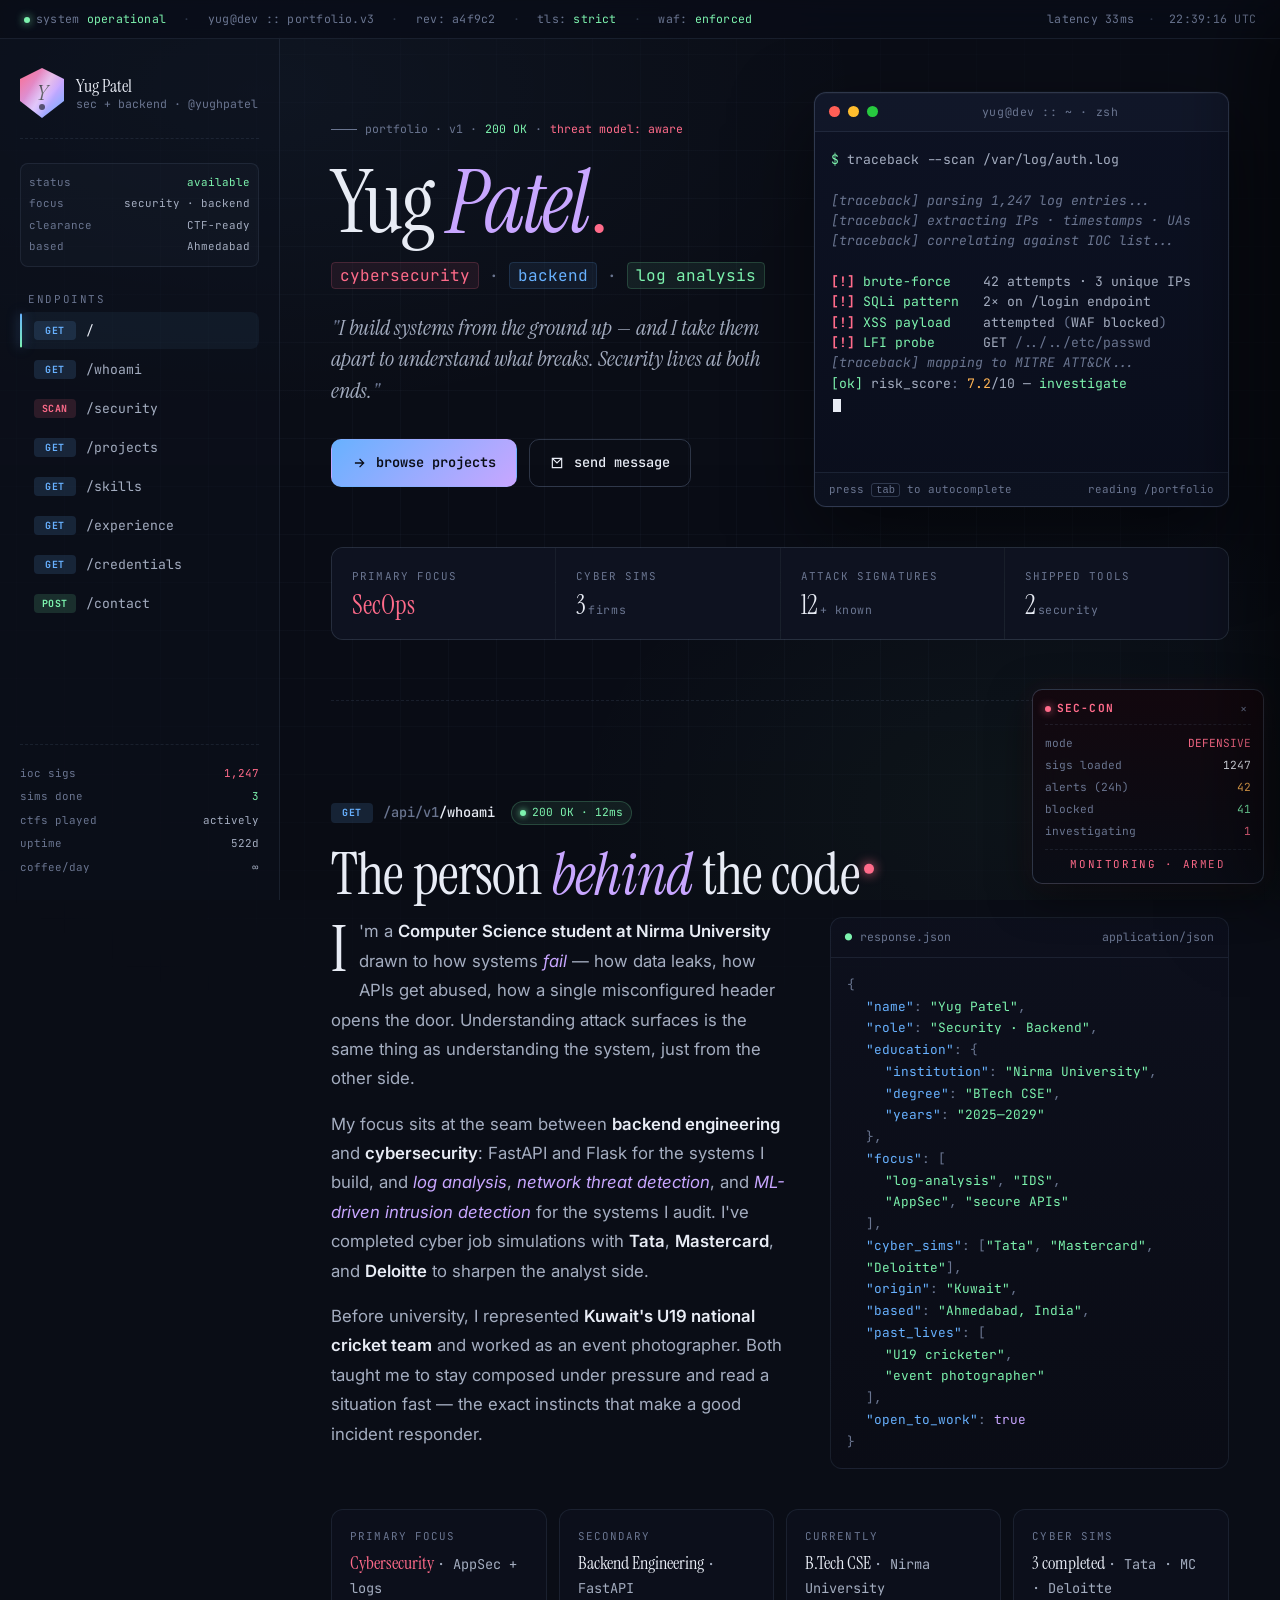
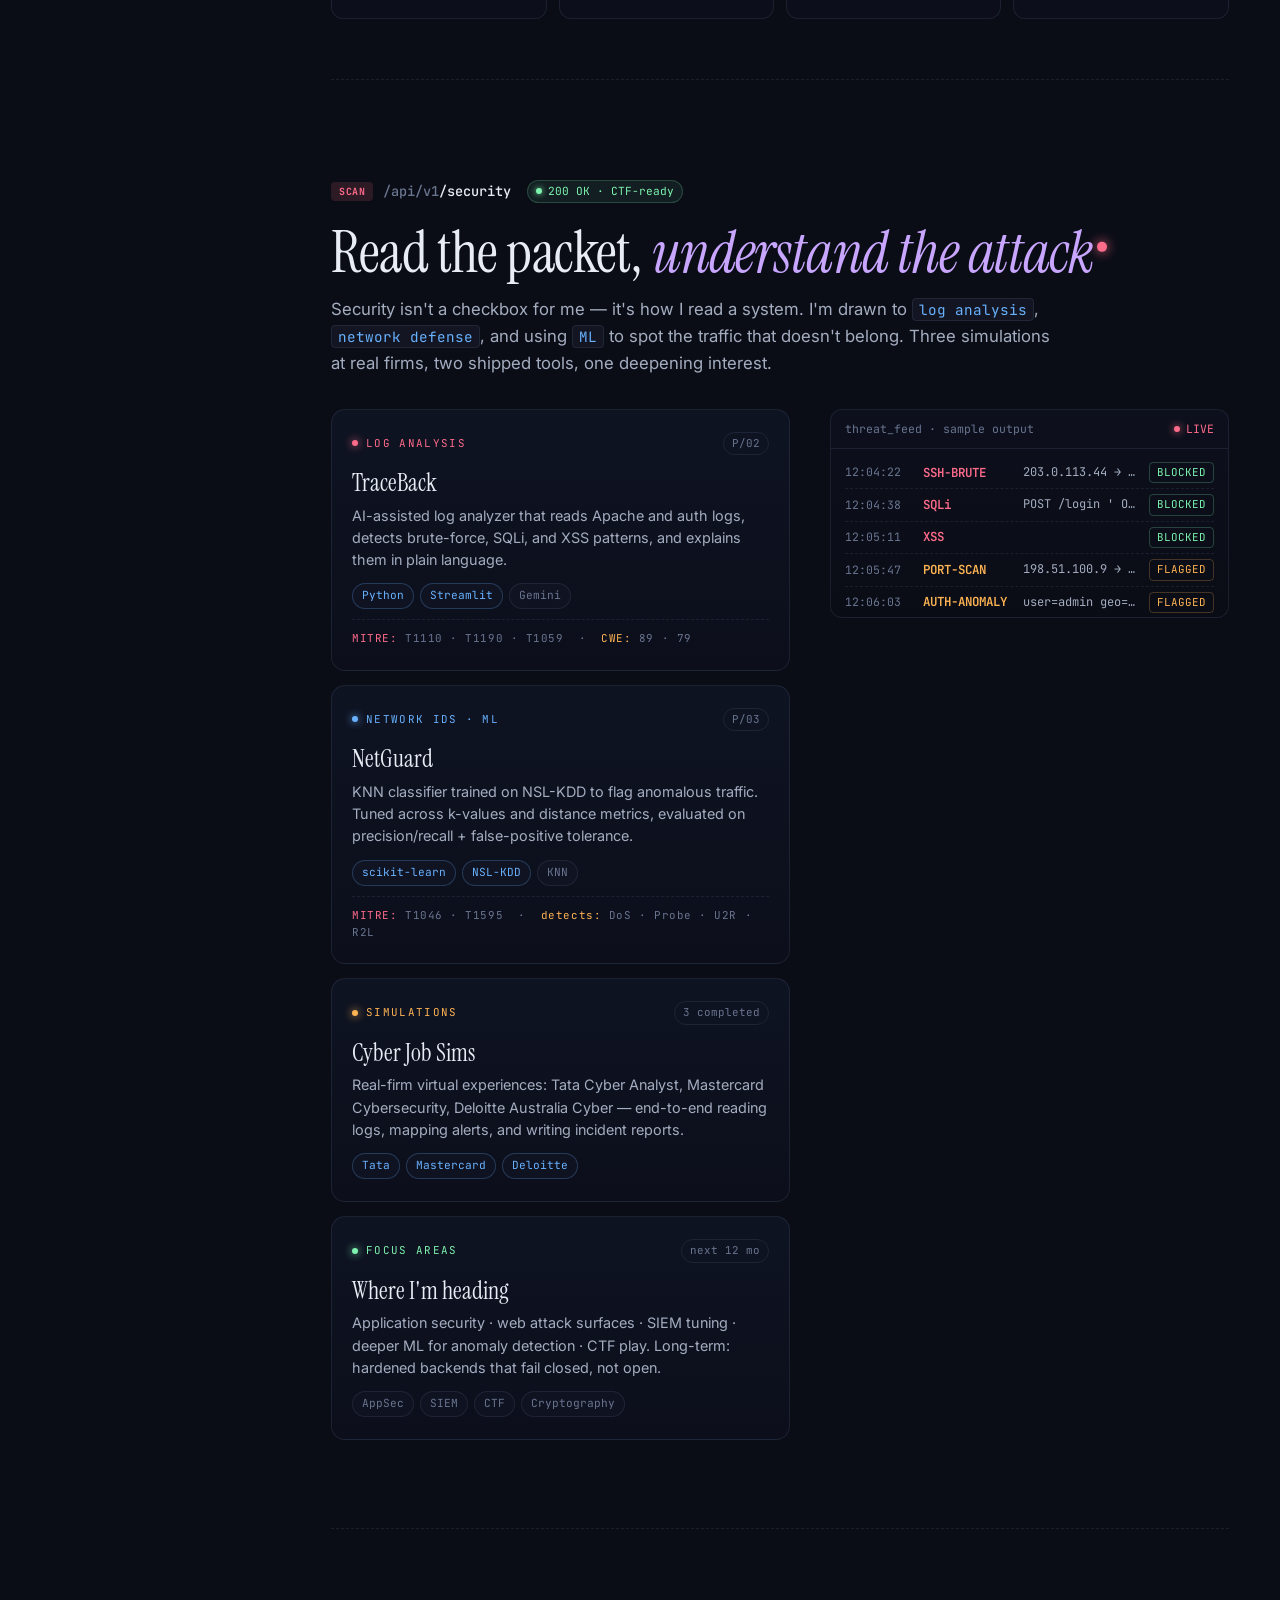
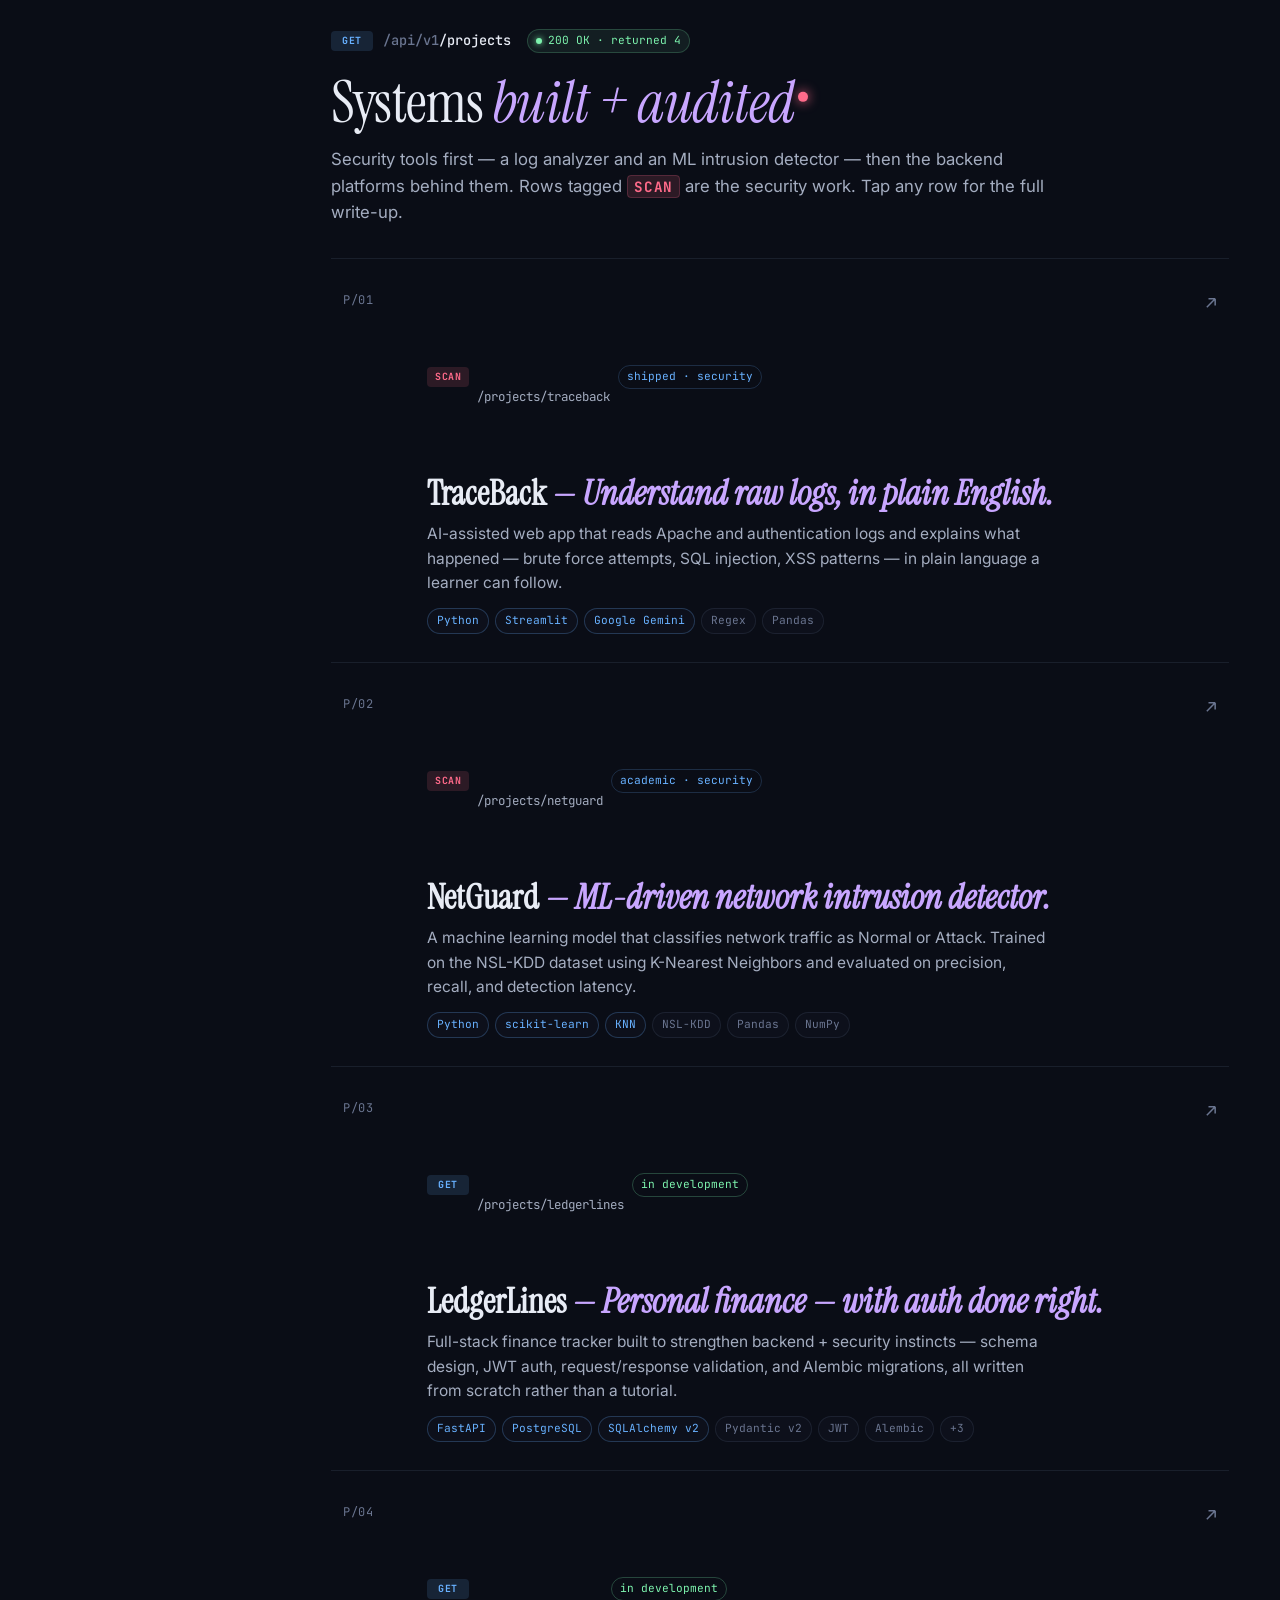
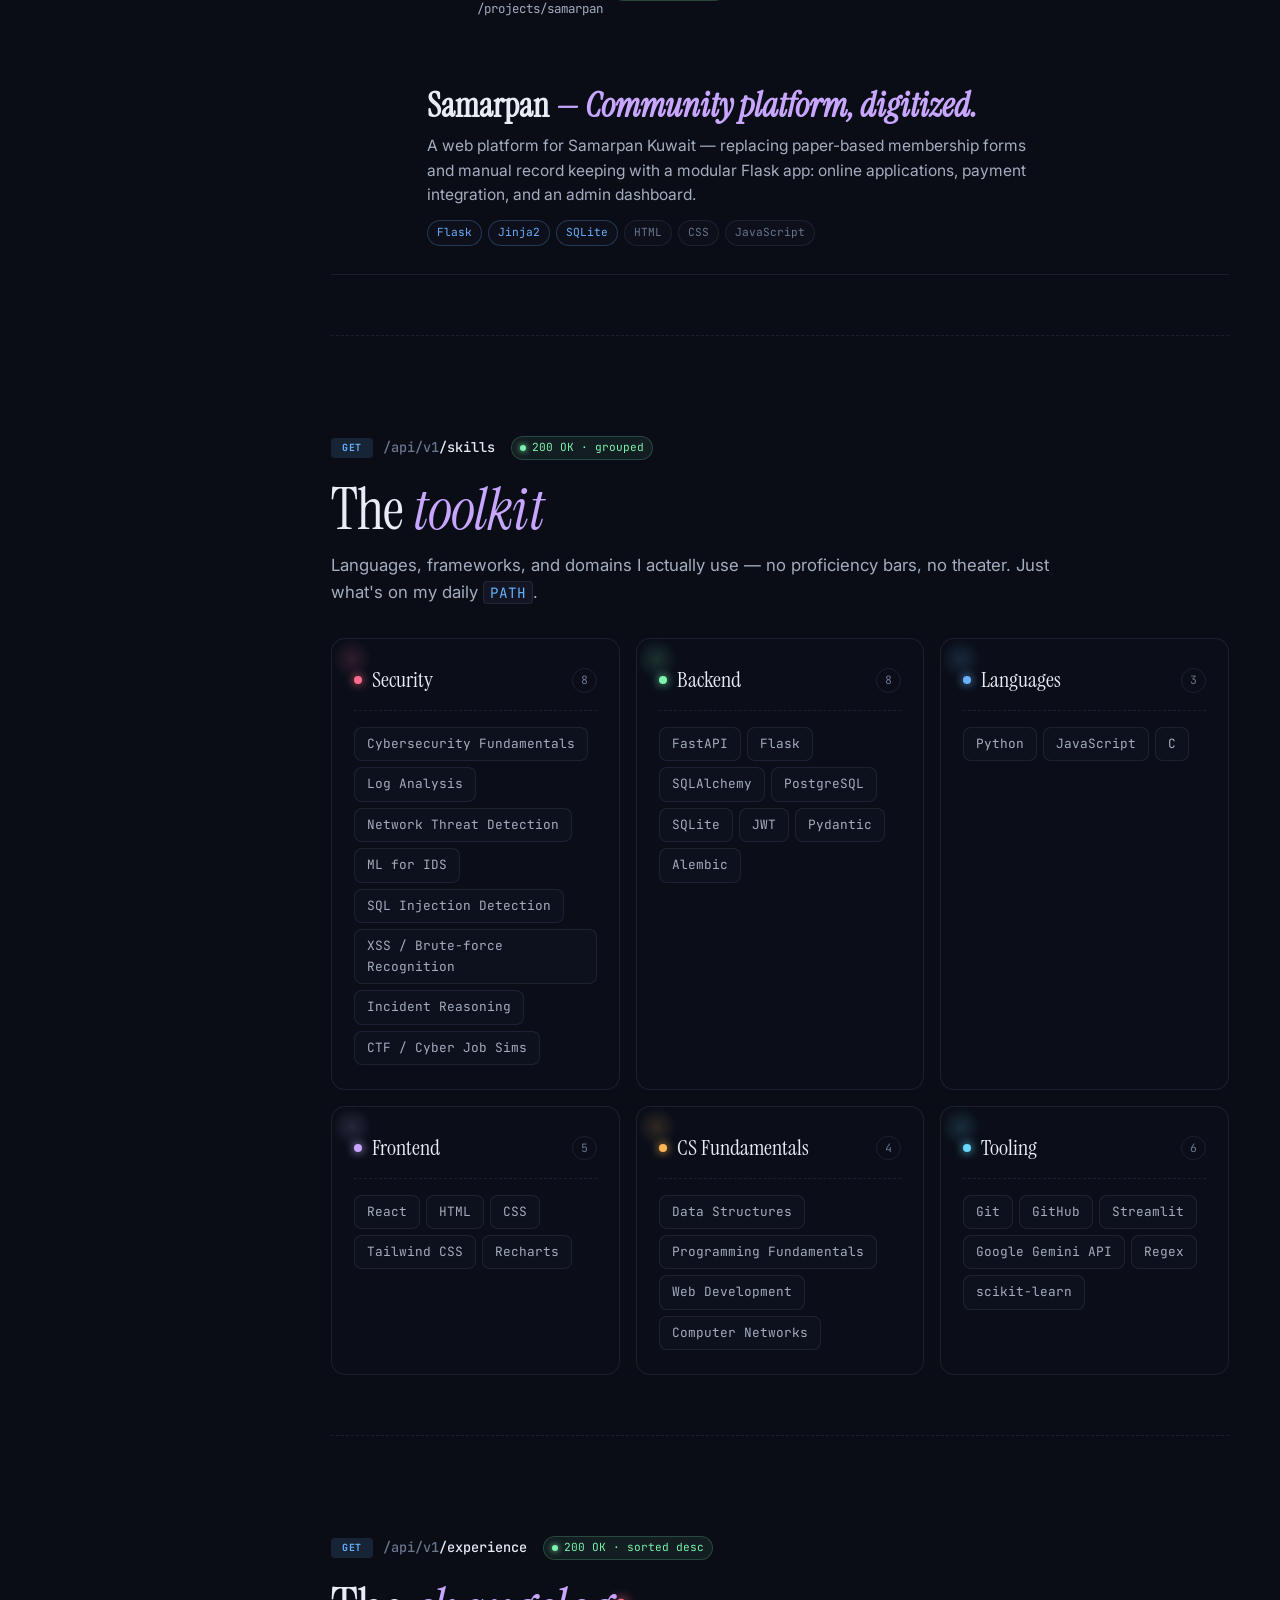
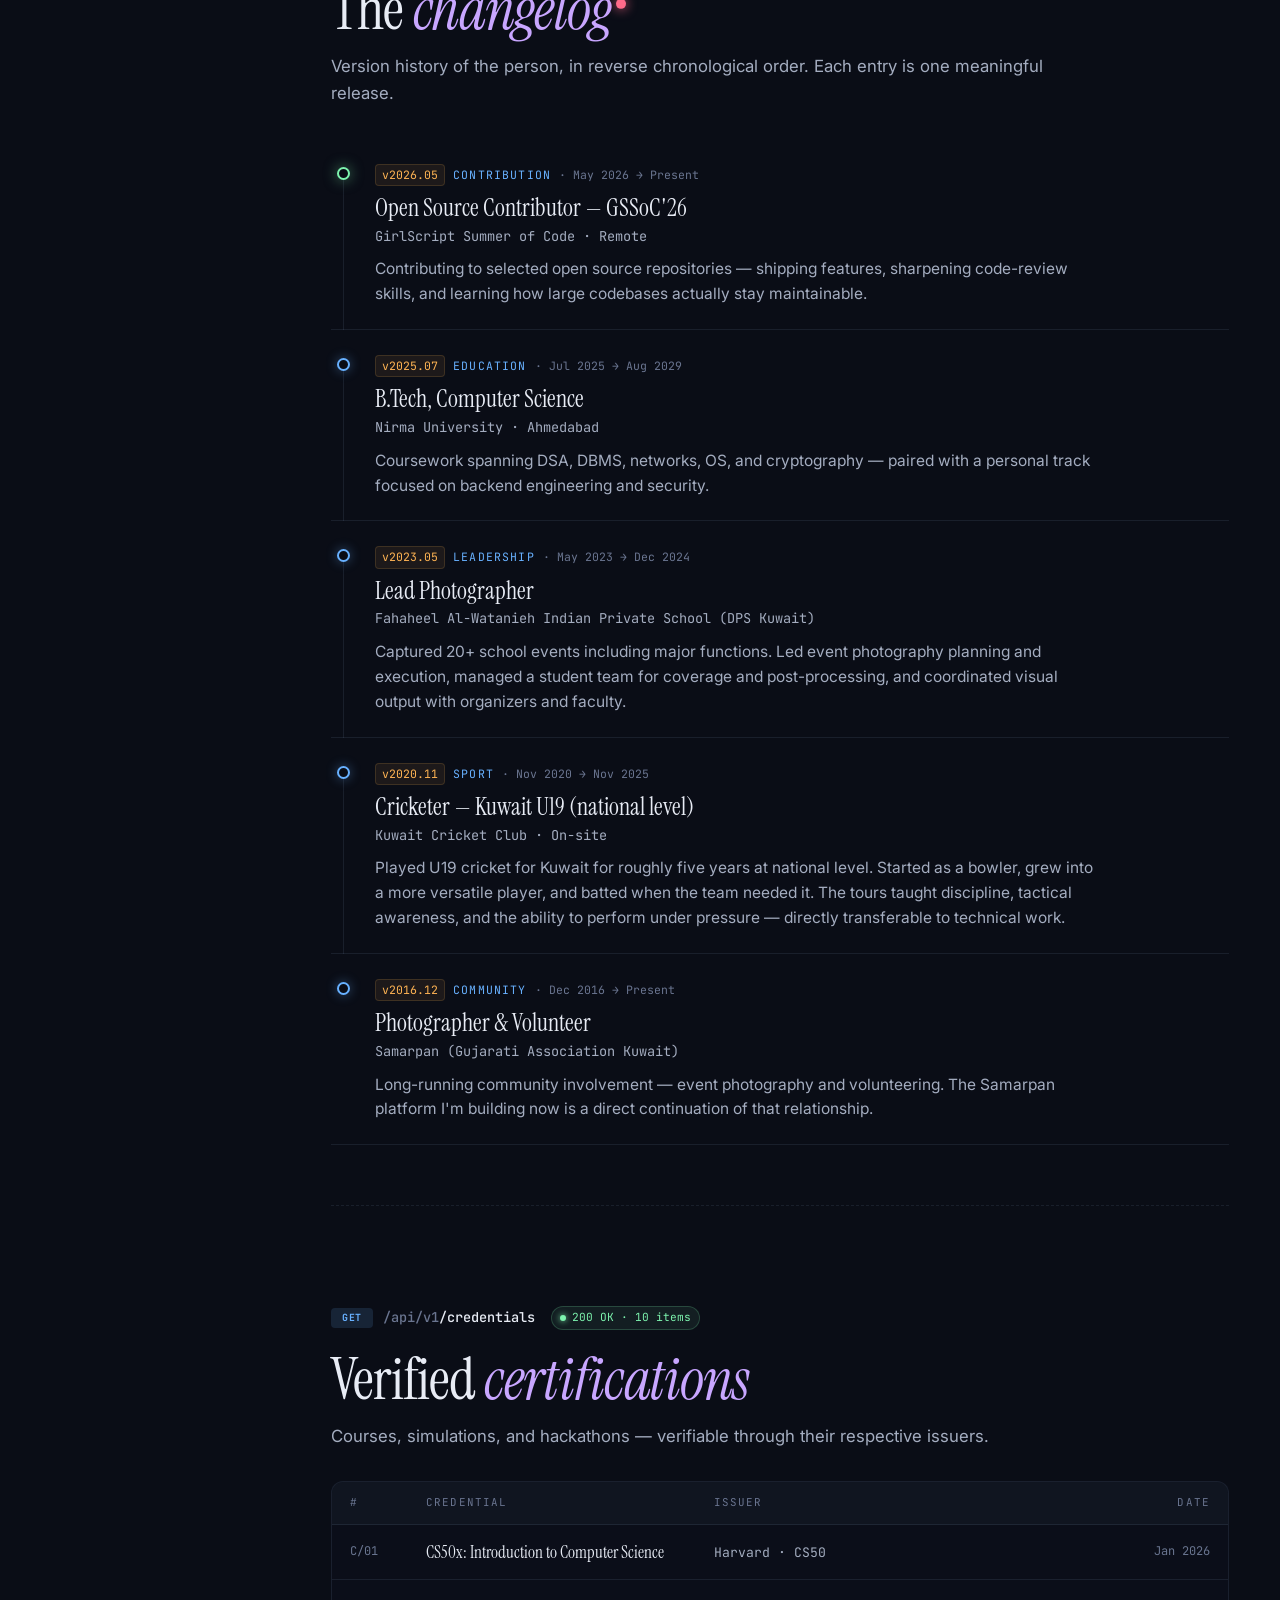
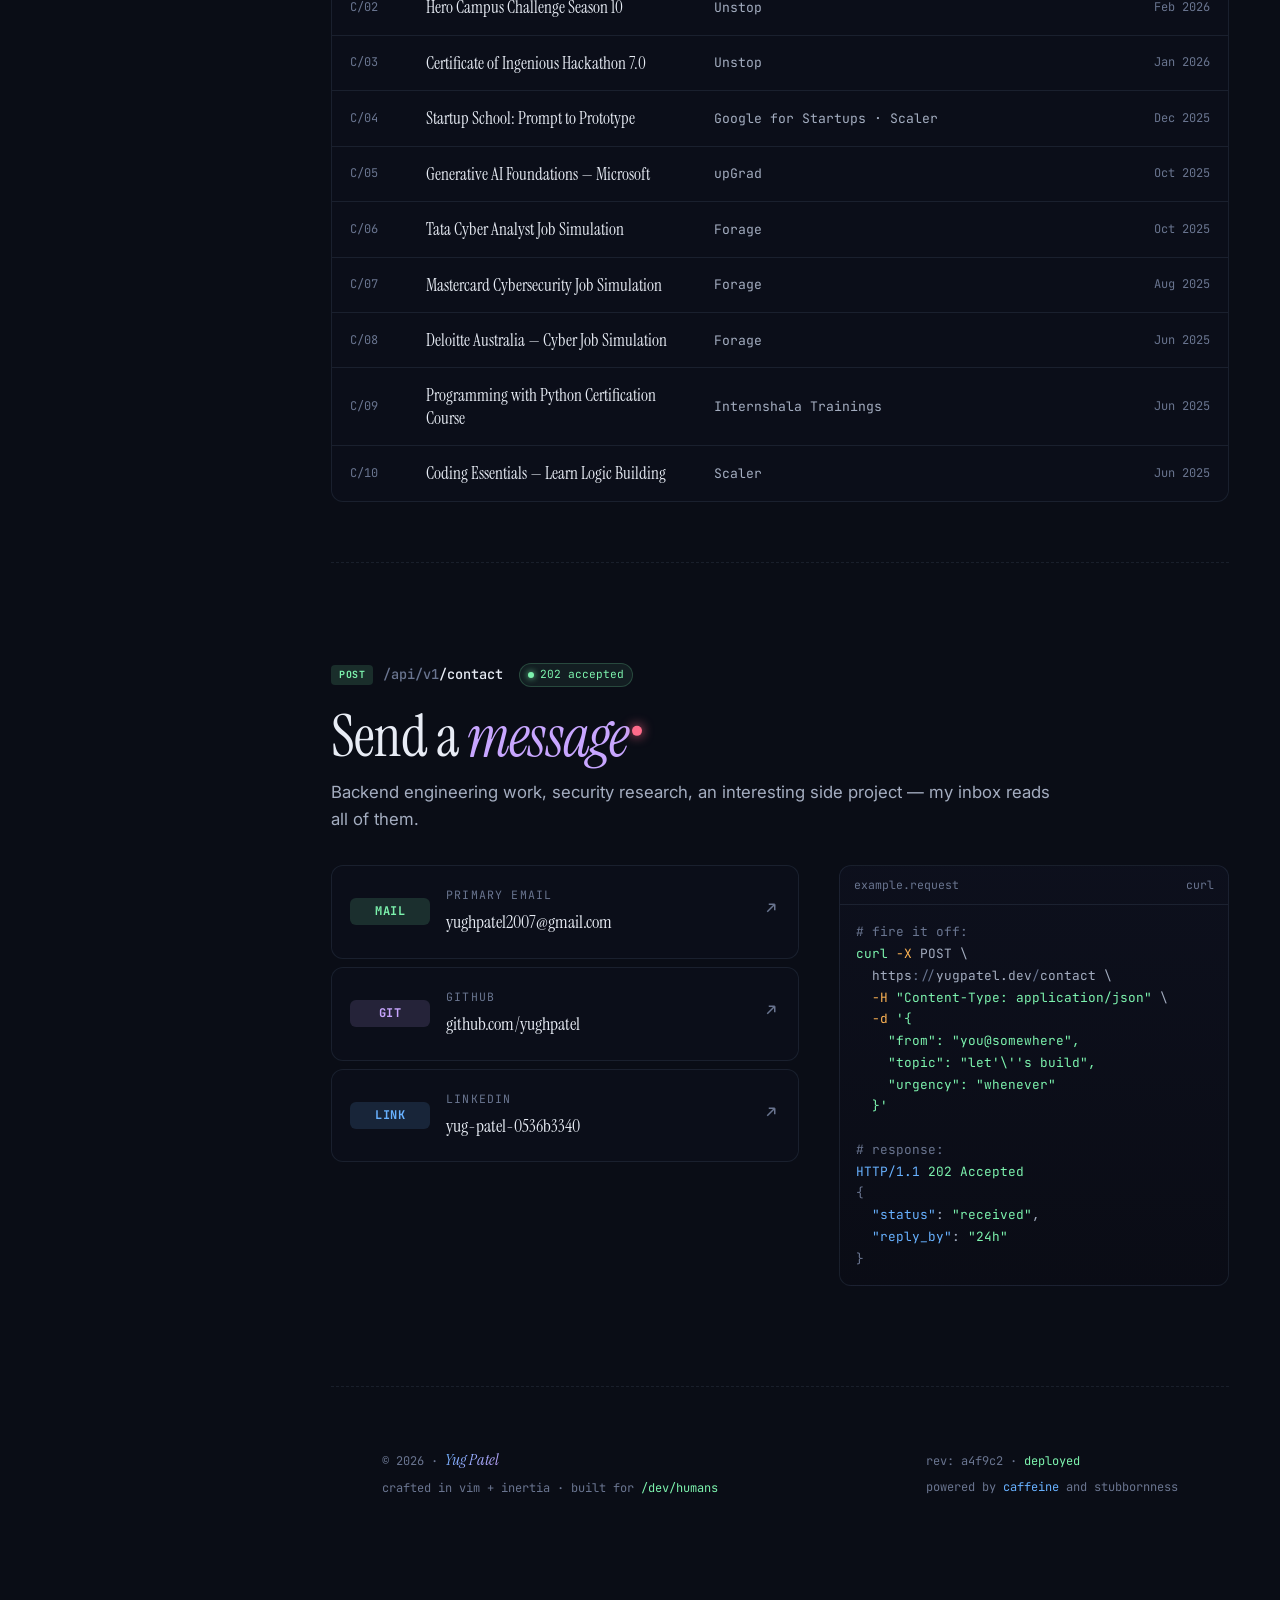
==== index.html @ 8593f123 "Modify API endpoint description in index.html Updated the description for the API endpoint related t" ====
<!DOCTYPE html>
<html lang="en">
<head>
<meta charset="UTF-8">
<meta name="viewport" content="width=device-width, initial-scale=1.0">
<title>Yug Patel · SecOps + Backend · /api/v1</title>
<meta name="description" content="Portfolio of Yug Patel — backend developer & cybersecurity student at Nirma University. Rendered as live API documentation.">
<link rel="preconnect" href="https://fonts.googleapis.com">
<link rel="preconnect" href="https://fonts.gstatic.com" crossorigin>
<link href="https://fonts.googleapis.com/css2?family=Instrument+Serif:ital@0;1&family=Inter:wght@300;400;500;600;700&family=JetBrains+Mono:wght@400;500;600;700&display=swap" rel="stylesheet">
<link rel="stylesheet" href="style.css">
</head>
<body>

<!-- Background -->
<div class="bg-blueprint" aria-hidden="true"></div>
<div class="bg-grid" id="bgGrid" aria-hidden="true"></div>
<div class="bg-scan" aria-hidden="true"></div>

<!-- Progress bar -->
<div class="progress-bar"><div class="progress-fill" id="progressFill"></div></div>

<!-- Top status bar -->
<div class="status-bar" id="statusBar">
  <div class="left">
    <span><span class="dot"></span>system <span class="ok">operational</span></span>
    <span class="sep desktop-only">·</span>
    <span class="desktop-only">yug@dev :: portfolio.v3</span>
    <span class="sep desktop-only">·</span>
    <span class="desktop-only">rev: <span id="revHash">a4f9c2</span></span>
    <span class="sep desktop-only">·</span>
    <span class="desktop-only">tls: <span style="color:var(--post)">strict</span></span>
    <span class="sep desktop-only">·</span>
    <span class="desktop-only">waf: <span style="color:var(--post)">enforced</span></span>
  </div>
  <div class="right">
    <span class="desktop-only">latency <span id="latency">28</span>ms</span>
    <span class="sep desktop-only">·</span>
    <span class="clock" id="clock">--:--:--</span>
  </div>
</div>

<!-- Mobile toggle -->
<button class="sb-toggle" id="sbToggle" aria-label="Menu">
  <svg width="18" height="18" viewBox="0 0 24 24" fill="none" stroke="currentColor" stroke-width="2"><path d="M3 6h18M3 12h18M3 18h18"/></svg>
</button>

<div class="app">

  <!-- ============================================================
       SIDEBAR
       ============================================================ -->
  <aside class="sidebar" id="sidebar">
    <div class="sb-brand">
      <div class="sb-avatar">Y</div>
      <div class="sb-brand-text">
        <div class="sb-name">Yug Patel</div>
        <div class="sb-handle">sec + backend · @yughpatel</div>
      </div>
    </div>

    <div class="sb-meta">
      <div class="kv"><span class="k">status</span><span class="v ok">available</span></div>
      <div class="kv"><span class="k">focus</span><span class="v">security · backend</span></div>
      <div class="kv"><span class="k">clearance</span><span class="v">CTF-ready</span></div>
      <div class="kv"><span class="k">based</span><span class="v">Ahmedabad</span></div>
    </div>

    <div>
      <div class="sb-section-label">endpoints</div>
      <ul class="sb-nav" id="sbNav">
        <div class="sb-indicator" id="sbIndicator"></div>
        <li><a href="#root" data-target="root"><span class="method get">GET</span><span class="path">/</span></a></li>
        <li><a href="#whoami" data-target="whoami"><span class="method get">GET</span><span class="path">/whoami</span></a></li>
        <li><a href="#security" data-target="security"><span class="method del">SCAN</span><span class="path">/security</span></a></li>
        <li><a href="#projects" data-target="projects"><span class="method get">GET</span><span class="path">/projects</span></a></li>
        <li><a href="#skills" data-target="skills"><span class="method get">GET</span><span class="path">/skills</span></a></li>
        <li><a href="#experience" data-target="experience"><span class="method get">GET</span><span class="path">/experience</span></a></li>
        <li><a href="#credentials" data-target="credentials"><span class="method get">GET</span><span class="path">/credentials</span></a></li>
        <li><a href="#contact" data-target="contact"><span class="method post">POST</span><span class="path">/contact</span></a></li>
      </ul>
    </div>

    <div class="sb-footer">
      <div class="kv"><span>ioc sigs</span><span class="v" style="color:var(--del)">1,247</span></div>
      <div class="kv"><span>sims done</span><span class="v" style="color:var(--post)">3</span></div>
      <div class="kv"><span>ctfs played</span><span class="v">actively</span></div>
      <div class="kv"><span>uptime</span><span class="v" id="uptime">--</span></div>
      <div class="kv"><span>coffee/day</span><span class="v">∞</span></div>
    </div>
  </aside>

  <!-- ============================================================
       MAIN CONTENT
       ============================================================ -->
  <main class="content">

    <!-- ROOT / HERO -->
    <section class="endpoint hero" id="root">
      <div class="hero-inner">
        <div class="hero-left">
          <div class="hero-tag">portfolio · v1 · <span class="ok" style="color:var(--post)">200 OK</span> · <span style="color:var(--del)">threat model: aware</span></div>
          <h1 class="hero-name">Yug <span class="em">Patel</span></h1>
          <p class="hero-role">
            <span class="sw" style="color:var(--del);background:rgba(255,107,138,0.08);border-color:rgba(255,107,138,0.18)">cybersecurity</span> <span style="color:var(--text-mute)">·</span>
            <span class="sw">backend</span> <span style="color:var(--text-mute)">·</span>
            <span class="sw" style="color:var(--post);background:rgba(125,243,174,0.08);border-color:rgba(125,243,174,0.18)">log analysis</span>
          </p>
          <p class="hero-tagline">I build systems from the ground up — and I take them apart to understand what breaks. Security lives at both ends.</p>
          <div class="hero-cta">
            <a href="#projects" class="btn primary">
              <svg viewBox="0 0 24 24" fill="none" stroke="currentColor" stroke-width="2.2"><path d="M5 12h14M13 5l7 7-7 7"/></svg>
              browse projects
            </a>
            <a href="#contact" class="btn">
              <svg viewBox="0 0 24 24" fill="none" stroke="currentColor" stroke-width="2"><path d="M4 4h16v16H4z"/><path d="M4 4l8 8 8-8"/></svg>
              send message
            </a>
          </div>
        </div>

        <!-- Terminal -->
        <div class="terminal" id="terminal">
          <div class="term-bar">
            <span class="term-dot red"></span>
            <span class="term-dot yellow"></span>
            <span class="term-dot green"></span>
            <span class="term-title">yug@dev :: ~ · zsh</span>
          </div>
          <div class="term-body" id="termBody"></div>
          <div class="term-hint">
            <span>press <kbd style="font-size:0.65rem;padding:0 4px;border:1px solid var(--border-strong);border-radius:3px;">tab</kbd> to autocomplete</span>
            <span>reading /portfolio</span>
          </div>
        </div>
      </div>

      <!-- Live-stats strip -->
      <div class="hero-strip reveal">
        <div class="strip-cell">
          <div class="strip-k">primary focus</div>
          <div class="strip-v" style="color:var(--del)">SecOps</div>
        </div>
        <div class="strip-cell">
          <div class="strip-k">cyber sims</div>
          <div class="strip-v" data-counter="3"><span class="c">0</span><span class="u">firms</span></div>
        </div>
        <div class="strip-cell">
          <div class="strip-k">attack signatures</div>
          <div class="strip-v" data-counter="12"><span class="c">0</span><span class="u">+ known</span></div>
        </div>
        <div class="strip-cell">
          <div class="strip-k">shipped tools</div>
          <div class="strip-v" data-counter="2"><span class="c">0</span><span class="u">security</span></div>
        </div>
      </div>
    </section>

    <!-- WHOAMI -->
    <section class="endpoint" id="whoami">
      <div class="ep-header reveal">
        <span class="method get">GET</span>
        <span class="path"><span class="p1">/api/v1</span>/whoami</span>
        <span class="ep-status">200 OK · 12ms</span>
      </div>
      <h2 class="ep-title reveal d1">The person <em>behind</em> the code<span class="accent-dot"></span></h2>
      

      <div class="two-col">
        <div class="prose reveal d3">
          <p><span class="drop">I</span>'m a <strong>Computer Science student at Nirma University</strong> drawn to how systems <em>fail</em> — how data leaks, how APIs get abused, how a single misconfigured header opens the door. Understanding attack surfaces is the same thing as understanding the system, just from the other side.</p>
          <p>My focus sits at the seam between <strong>backend engineering</strong> and <strong>cybersecurity</strong>: FastAPI and Flask for the systems I build, and <em>log analysis</em>, <em>network threat detection</em>, and <em>ML-driven intrusion detection</em> for the systems I audit. I've completed cyber job simulations with <strong>Tata</strong>, <strong>Mastercard</strong>, and <strong>Deloitte</strong> to sharpen the analyst side.</p>
          <p>Before university, I represented <strong>Kuwait's U19 national cricket team</strong> and worked as an event photographer. Both taught me to stay composed under pressure and read a situation fast — the exact instincts that make a good incident responder.</p>
        </div>

        <div class="response reveal d4">
          <div class="rsp-head">
            <div class="l">
              <span style="color:var(--post)">●</span>
              <span>response.json</span>
            </div>
            <div class="r">application/json</div>
          </div>
          <div class="rsp-body">
<span class="p">{</span>
<span class="indent"><span class="k">"name"</span><span class="p">:</span> <span class="s">"Yug Patel"</span><span class="p">,</span></span>
<span class="indent"><span class="k">"role"</span><span class="p">:</span> <span class="s">"Security · Backend"</span><span class="p">,</span></span>
<span class="indent"><span class="k">"education"</span><span class="p">: {</span></span>
<span class="indent" style="margin-left:3em"><span class="k">"institution"</span><span class="p">:</span> <span class="s">"Nirma University"</span><span class="p">,</span></span>
<span class="indent" style="margin-left:3em"><span class="k">"degree"</span><span class="p">:</span> <span class="s">"BTech CSE"</span><span class="p">,</span></span>
<span class="indent" style="margin-left:3em"><span class="k">"years"</span><span class="p">:</span> <span class="s">"2025—2029"</span></span>
<span class="indent"><span class="p">},</span></span>
<span class="indent"><span class="k">"focus"</span><span class="p">: [</span></span>
<span class="indent" style="margin-left:3em"><span class="s">"log-analysis"</span><span class="p">,</span> <span class="s">"IDS"</span><span class="p">,</span></span>
<span class="indent" style="margin-left:3em"><span class="s">"AppSec"</span><span class="p">,</span> <span class="s">"secure APIs"</span></span>
<span class="indent"><span class="p">],</span></span>
<span class="indent"><span class="k">"cyber_sims"</span><span class="p">: [</span><span class="s">"Tata"</span><span class="p">,</span> <span class="s">"Mastercard"</span><span class="p">,</span> <span class="s">"Deloitte"</span><span class="p">],</span></span>
<span class="indent"><span class="k">"origin"</span><span class="p">:</span> <span class="s">"Kuwait"</span><span class="p">,</span></span>
<span class="indent"><span class="k">"based"</span><span class="p">:</span> <span class="s">"Ahmedabad, India"</span><span class="p">,</span></span>
<span class="indent"><span class="k">"past_lives"</span><span class="p">: [</span></span>
<span class="indent" style="margin-left:3em"><span class="s">"U19 cricketer"</span><span class="p">,</span></span>
<span class="indent" style="margin-left:3em"><span class="s">"event photographer"</span></span>
<span class="indent"><span class="p">],</span></span>
<span class="indent"><span class="k">"open_to_work"</span><span class="p">:</span> <span class="b">true</span></span>
<span class="p">}</span>
          </div>
        </div>
      </div>

      <div class="info-row">
        <div class="info-card reveal d1">
          <div class="info-k">primary focus</div>
          <div class="info-v" style="color:var(--del)">Cybersecurity <span class="mono" style="color:var(--text-mid)">· AppSec + logs</span></div>
        </div>
        <div class="info-card reveal d2">
          <div class="info-k">secondary</div>
          <div class="info-v">Backend Engineering <span class="mono">· FastAPI</span></div>
        </div>
        <div class="info-card reveal d3">
          <div class="info-k">currently</div>
          <div class="info-v">B.Tech CSE <span class="mono">· Nirma University</span></div>
        </div>
        <div class="info-card reveal d4">
          <div class="info-k">cyber sims</div>
          <div class="info-v">3 completed <span class="mono">· Tata · MC · Deloitte</span></div>
        </div>
      </div>
    </section>

    <!-- SECURITY -->
    <section class="endpoint" id="security">
      <div class="ep-header reveal">
        <span class="method del">SCAN</span>
        <span class="path"><span class="p1">/api/v1</span>/security</span>
        <span class="ep-status">200 OK · CTF-ready</span>
      </div>
      <h2 class="ep-title reveal d1">Read the packet, <em>understand the attack</em><span class="accent-dot"></span></h2>
      <p class="ep-desc reveal d2">Security isn't a checkbox for me — it's how I read a system. I'm drawn to <code>log analysis</code>, <code>network defense</code>, and using <code>ML</code> to spot the traffic that doesn't belong. Three simulations at real firms, two shipped tools, one deepening interest.</p>

      <div class="two-col">
        <div>
          <div class="sec-grid reveal d3">
            <div class="sec-card" style="--sc-color: var(--del);">
              <div class="sec-head">
                <span class="sec-label">log analysis</span>
                <span class="sec-ref">P/02</span>
              </div>
              <div class="sec-title">TraceBack</div>
              <p class="sec-desc">AI-assisted log analyzer that reads Apache and auth logs, detects brute-force, SQLi, and XSS patterns, and explains them in plain language.</p>
              <div class="sec-tags">
                <span class="chip hi">Python</span>
                <span class="chip hi">Streamlit</span>
                <span class="chip">Gemini</span>
              </div>
              <div style="margin-top:10px;padding-top:10px;border-top:1px dashed var(--border);font-family:var(--mono);font-size:0.68rem;color:var(--text-mute);letter-spacing:0.05em;">
                <span style="color:var(--del)">MITRE:</span> T1110 · T1190 · T1059 &nbsp;<span style="color:var(--text-mute)">·</span>&nbsp; <span style="color:var(--put)">CWE:</span> 89 · 79
              </div>
            </div>

            <div class="sec-card" style="--sc-color: var(--get);">
              <div class="sec-head">
                <span class="sec-label">network IDS · ML</span>
                <span class="sec-ref">P/03</span>
              </div>
              <div class="sec-title">NetGuard</div>
              <p class="sec-desc">KNN classifier trained on NSL-KDD to flag anomalous traffic. Tuned across k-values and distance metrics, evaluated on precision/recall + false-positive tolerance.</p>
              <div class="sec-tags">
                <span class="chip hi">scikit-learn</span>
                <span class="chip hi">NSL-KDD</span>
                <span class="chip">KNN</span>
              </div>
              <div style="margin-top:10px;padding-top:10px;border-top:1px dashed var(--border);font-family:var(--mono);font-size:0.68rem;color:var(--text-mute);letter-spacing:0.05em;">
                <span style="color:var(--del)">MITRE:</span> T1046 · T1595 &nbsp;<span style="color:var(--text-mute)">·</span>&nbsp; <span style="color:var(--put)">detects:</span> DoS · Probe · U2R · R2L
              </div>
            </div>

            <div class="sec-card" style="--sc-color: var(--put);">
              <div class="sec-head">
                <span class="sec-label">simulations</span>
                <span class="sec-ref">3 completed</span>
              </div>
              <div class="sec-title">Cyber Job Sims</div>
              <p class="sec-desc">Real-firm virtual experiences: Tata Cyber Analyst, Mastercard Cybersecurity, Deloitte Australia Cyber — end-to-end reading logs, mapping alerts, and writing incident reports.</p>
              <div class="sec-tags">
                <span class="chip hi">Tata</span>
                <span class="chip hi">Mastercard</span>
                <span class="chip hi">Deloitte</span>
              </div>
            </div>

            <div class="sec-card" style="--sc-color: var(--post);">
              <div class="sec-head">
                <span class="sec-label">focus areas</span>
                <span class="sec-ref">next 12 mo</span>
              </div>
              <div class="sec-title">Where I'm heading</div>
              <p class="sec-desc">Application security · web attack surfaces · SIEM tuning · deeper ML for anomaly detection · CTF play. Long-term: hardened backends that fail closed, not open.</p>
              <div class="sec-tags">
                <span class="chip">AppSec</span>
                <span class="chip">SIEM</span>
                <span class="chip">CTF</span>
                <span class="chip">Cryptography</span>
              </div>
            </div>
          </div>
        </div>

        <div class="threat-feed reveal d4" aria-hidden="true">
          <div class="tf-head">
            <span>threat_feed · sample output</span>
            <span class="live-pill">LIVE</span>
          </div>
          <div class="tf-body">
            <div class="tf-list" id="tfList"></div>
          </div>
        </div>
      </div>
    </section>

    <!-- PROJECTS -->
    <section class="endpoint" id="projects">
      <div class="ep-header reveal">
        <span class="method get">GET</span>
        <span class="path"><span class="p1">/api/v1</span>/projects</span>
        <span class="ep-status">200 OK · returned 4</span>
      </div>
      <h2 class="ep-title reveal d1">Systems <em>built + audited</em><span class="accent-dot"></span></h2>
      <p class="ep-desc reveal d2">Security tools first — a log analyzer and an ML intrusion detector — then the backend platforms behind them. Rows tagged <code class="method del" style="background:rgba(255,107,138,0.14);border:1px solid rgba(255,107,138,0.2);color:var(--del);padding:1px 6px">SCAN</code> are the security work. Tap any row for the full write-up.</p>

      <div class="projects-list reveal d3" id="projectsList"></div>
    </section>

    <!-- SKILLS -->
    <section class="endpoint" id="skills">
      <div class="ep-header reveal">
        <span class="method get">GET</span>
        <span class="path"><span class="p1">/api/v1</span>/skills</span>
        <span class="ep-status">200 OK · grouped</span>
      </div>
      <h2 class="ep-title reveal d1">The <em>toolkit</em></h2>
      <p class="ep-desc reveal d2">Languages, frameworks, and domains I actually use — no proficiency bars, no theater. Just what's on my daily <code>PATH</code>.</p>

      <div class="skills-groups reveal d3" id="skillsGroups"></div>
    </section>

    <!-- EXPERIENCE -->
    <section class="endpoint" id="experience">
      <div class="ep-header reveal">
        <span class="method get">GET</span>
        <span class="path"><span class="p1">/api/v1</span>/experience</span>
        <span class="ep-status">200 OK · sorted desc</span>
      </div>
      <h2 class="ep-title reveal d1">The <em>changelog</em><span class="accent-dot"></span></h2>
      <p class="ep-desc reveal d2">Version history of the person, in reverse chronological order. Each entry is one meaningful release.</p>

      <div class="changelog reveal d3" id="changelog"></div>
    </section>

    <!-- CREDENTIALS -->
    <section class="endpoint" id="credentials">
      <div class="ep-header reveal">
        <span class="method get">GET</span>
        <span class="path"><span class="p1">/api/v1</span>/credentials</span>
        <span class="ep-status">200 OK · 10 items</span>
      </div>
      <h2 class="ep-title reveal d1">Verified <em>certifications</em></h2>
      <p class="ep-desc reveal d2">Courses, simulations, and hackathons — verifiable through their respective issuers.</p>

      <div class="creds-table reveal d3">
        <div class="creds-header">
          <span>#</span>
          <span>credential</span>
          <span>issuer</span>
          <span style="text-align:right;">date</span>
        </div>
        <div id="credsBody"></div>
      </div>
    </section>

    <!-- CONTACT -->
    <section class="endpoint" id="contact">
      <div class="ep-header reveal">
        <span class="method post">POST</span>
        <span class="path"><span class="p1">/api/v1</span>/contact</span>
        <span class="ep-status">202 accepted</span>
      </div>
      <h2 class="ep-title reveal d1">Send a <em>message</em><span class="accent-dot"></span></h2>
      <p class="ep-desc reveal d2">Backend engineering work, security research, an interesting side project — my inbox reads all of them.</p>

      <div class="contact-block">
        <div class="contact-links reveal d3">
          <a class="c-link" href="mailto:yughpatel2007@gmail.com" data-m="mail">
            <span class="m">MAIL</span>
            <div>
              <div class="l">Primary email</div>
              <div class="v">yughpatel2007@gmail.com</div>
            </div>
            <span class="arrow">
              <svg width="18" height="18" viewBox="0 0 24 24" fill="none" stroke="currentColor" stroke-width="2"><path d="M7 17L17 7M17 7H9M17 7v8"/></svg>
            </span>
          </a>
          <a class="c-link" href="https://github.com/yughpatel" target="_blank" rel="noopener" data-m="git">
            <span class="m">GIT</span>
            <div>
              <div class="l">GitHub</div>
              <div class="v">github.com/yughpatel</div>
            </div>
            <span class="arrow">
              <svg width="18" height="18" viewBox="0 0 24 24" fill="none" stroke="currentColor" stroke-width="2"><path d="M7 17L17 7M17 7H9M17 7v8"/></svg>
            </span>
          </a>
          <a class="c-link" href="https://linkedin.com/in/yug-patel-0536b3340" target="_blank" rel="noopener" data-m="link">
            <span class="m">LINK</span>
            <div>
              <div class="l">LinkedIn</div>
              <div class="v">yug-patel-0536b3340</div>
            </div>
            <span class="arrow">
              <svg width="18" height="18" viewBox="0 0 24 24" fill="none" stroke="currentColor" stroke-width="2"><path d="M7 17L17 7M17 7H9M17 7v8"/></svg>
            </span>
          </a>
        </div>

        <div class="snippet reveal d4">
          <div class="snippet-head">
            <span>example.request</span>
            <span>curl</span>
          </div>
          <div class="snippet-body"><span style="color:var(--text-mute)"># fire it off:</span>
<span style="color:var(--post)">curl</span> <span style="color:var(--put)">-X</span> POST \
  https<span style="color:var(--json-punct)">://</span>yugpatel.dev<span style="color:var(--json-punct)">/</span>contact \
  <span style="color:var(--put)">-H</span> <span style="color:var(--json-string)">"Content-Type: application/json"</span> \
  <span style="color:var(--put)">-d</span> <span style="color:var(--json-string)">'{</span>
<span style="color:var(--json-string)">    "from": "you@somewhere",</span>
<span style="color:var(--json-string)">    "topic": "let'\''s build",</span>
<span style="color:var(--json-string)">    "urgency": "whenever"</span>
<span style="color:var(--json-string)">  }'</span>

<span style="color:var(--text-mute)"># response:</span>
<span style="color:var(--get)">HTTP/1.1</span> <span style="color:var(--post)">202 Accepted</span>
<span style="color:var(--json-punct)">{</span>
  <span style="color:var(--json-key)">"status"</span>: <span style="color:var(--json-string)">"received"</span>,
  <span style="color:var(--json-key)">"reply_by"</span>: <span style="color:var(--json-string)">"24h"</span>
<span style="color:var(--json-punct)">}</span></div>
        </div>
      </div>
    </section>

    <footer class="footer">
      <div>
        <div>© <span id="year"></span> · <span class="grad">Yug Patel</span></div>
        <div style="margin-top:6px; color: var(--text-mute)">crafted in vim + inertia · built for <span style="color:var(--post)">/dev/humans</span></div>
      </div>
      <div>
        <div>rev: a4f9c2 · <span style="color:var(--post)">deployed</span></div>
        <div style="margin-top:6px;">powered by <span style="color:var(--get)">caffeine</span> and stubbornness</div>
      </div>
    </footer>
  </main>
</div>

<!-- Fixed security console (always visible) -->
<div class="sec-con" id="secCon" aria-hidden="true">
  <div class="sc-head">
    <span class="sc-title">SEC-CON</span>
    <button class="sc-close" id="scClose" aria-label="Dismiss">×</button>
  </div>
  <div class="sc-row"><span>mode</span><span class="v crit">DEFENSIVE</span></div>
  <div class="sc-row"><span>sigs loaded</span><span class="v"><span id="scSigs">1247</span></span></div>
  <div class="sc-row"><span>alerts (24h)</span><span class="v warn"><span id="scAlerts">42</span></span></div>
  <div class="sc-row"><span>blocked</span><span class="v ok"><span id="scBlocked">41</span></span></div>
  <div class="sc-row"><span>investigating</span><span class="v crit"><span id="scInv">1</span></span></div>
  <div class="sc-mode">MONITORING · ARMED</div>
</div>

<!-- Drawer modal for project detail -->
<div class="modal-scrim" id="scrim"></div>
<aside class="drawer" id="drawer" aria-hidden="true">
  <div class="drawer-head">
    <div class="drawer-head-left">
      <span class="method get">GET</span>
      <span class="endpoint" id="drawerEndpoint">/projects/</span>
      <span class="ep-status">200 OK</span>
    </div>
    <button class="drawer-close" id="drawerClose" aria-label="Close">
      <svg width="16" height="16" viewBox="0 0 24 24" fill="none" stroke="currentColor" stroke-width="2.4"><path d="M18 6L6 18M6 6l12 12"/></svg>
    </button>
  </div>
  <div class="drawer-body" id="drawerBody"></div>
</aside>

<script src="script.js" defer></script>
</body>
</html>
---- style.css ----
/* ============================================================
   BASE
   ============================================================ */
*, *::before, *::after { box-sizing: border-box; margin: 0; padding: 0; }
:root {
  --bg:              #0a0d16;
  --bg-1:            #0e1220;
  --bg-2:            #131a2e;
  --bg-3:            #1a2340;
  --border:          rgba(122, 141, 174, 0.14);
  --border-strong:   rgba(122, 141, 174, 0.32);
  --text:            #e8ecf5;
  --text-mid:        #a4adc0;
  --text-mute:       #6a7590;

  --get:    #68b1ff;   /* GET method + primary blue */
  --post:   #7df3ae;   /* POST method + success */
  --put:    #ffb454;   /* PUT method + warning */
  --del:    #ff6b8a;   /* DELETE + accent coral */
  --accent: #c8a6ff;   /* purple accent */
  --hi:     #ffde59;   /* highlight */

  --json-key:    #68b1ff;
  --json-string: #7df3ae;
  --json-number: #ffb454;
  --json-bool:   #c8a6ff;
  --json-null:   #6a7590;
  --json-punct:  #6a7590;

  --sans:    'Inter', system-ui, -apple-system, sans-serif;
  --serif:   'Instrument Serif', 'Times New Roman', serif;
  --mono:    'JetBrains Mono', ui-monospace, monospace;
}
html { scroll-behavior: smooth; }
body {
  font-family: var(--sans);
  background: var(--bg);
  color: var(--text);
  line-height: 1.6;
  -webkit-font-smoothing: antialiased;
  min-height: 100vh;
  overflow-x: hidden;
}
::selection { background: var(--get); color: var(--bg); }
a { color: inherit; text-decoration: none; }

/* Scrollbar */
::-webkit-scrollbar { width: 8px; height: 8px; }
::-webkit-scrollbar-track { background: var(--bg); }
::-webkit-scrollbar-thumb { background: rgba(122,141,174,0.2); border-radius: 4px; }
::-webkit-scrollbar-thumb:hover { background: rgba(122,141,174,0.4); }

/* ============================================================
   BLUEPRINT BACKGROUND
   ============================================================ */
.bg-blueprint {
  position: fixed; inset: 0; z-index: -3; pointer-events: none;
  background:
    radial-gradient(ellipse 80% 60% at 20% 10%, rgba(104, 177, 255, 0.05), transparent 60%),
    radial-gradient(ellipse 60% 60% at 80% 90%, rgba(125, 243, 174, 0.04), transparent 60%),
    var(--bg);
}
.bg-grid {
  position: fixed; inset: -10%; z-index: -2; pointer-events: none;
  background-image:
    linear-gradient(rgba(122, 141, 174, 0.045) 1px, transparent 1px),
    linear-gradient(90deg, rgba(122, 141, 174, 0.045) 1px, transparent 1px);
  background-size: 48px 48px;
  mask-image: radial-gradient(ellipse at center, black 30%, transparent 85%);
  will-change: transform;
}
.bg-scan {
  position: fixed; inset: 0; z-index: -1; pointer-events: none;
  background: linear-gradient(180deg, transparent 0%, transparent 50%, rgba(0,0,0,0.15) 100%);
  opacity: 0.4;
}

/* ============================================================
   TOP PROGRESS + STATUS BAR
   ============================================================ */
.progress-bar {
  position: fixed;
  top: 0; left: 0; right: 0;
  height: 2px;
  background: transparent;
  z-index: 200;
}
.progress-fill {
  height: 100%;
  width: 0%;
  background: linear-gradient(90deg, var(--get), var(--post) 60%, var(--hi));
  box-shadow: 0 0 12px rgba(104, 177, 255, 0.5);
  transition: width 0.05s linear;
}

.status-bar {
  position: fixed;
  top: 0; left: 0; right: 0;
  z-index: 90;
  padding: 10px 24px;
  display: flex;
  justify-content: space-between;
  align-items: center;
  font-family: var(--mono);
  font-size: 0.72rem;
  color: var(--text-mute);
  background: rgba(10, 13, 22, 0.75);
  backdrop-filter: blur(14px) saturate(180%);
  -webkit-backdrop-filter: blur(14px) saturate(180%);
  border-bottom: 1px solid var(--border);
  letter-spacing: 0.02em;
  transition: transform 0.4s ease;
}
.status-bar .sep { color: var(--border-strong); margin: 0 10px; }
.status-bar .ok { color: var(--post); }
.status-bar .dot {
  display: inline-block;
  width: 6px; height: 6px;
  border-radius: 50%;
  background: var(--post);
  box-shadow: 0 0 8px var(--post);
  margin-right: 6px;
  animation: blink 2s ease-in-out infinite;
}
@keyframes blink {
  0%, 100% { opacity: 1; }
  50% { opacity: 0.35; }
}
.status-bar .clock { font-variant-numeric: tabular-nums; }
.status-bar .right { display: flex; align-items: center; gap: 4px; }

/* ============================================================
   APP LAYOUT
   ============================================================ */
.app {
  display: grid;
  grid-template-columns: 280px 1fr;
  min-height: 100vh;
  padding-top: 36px;
}

/* ============================================================
   SIDEBAR
   ============================================================ */
.sidebar {
  position: sticky;
  top: 36px;
  align-self: start;
  height: calc(100vh - 36px);
  padding: 32px 20px 24px;
  border-right: 1px solid var(--border);
  background: rgba(14, 18, 32, 0.4);
  display: flex;
  flex-direction: column;
  gap: 24px;
  overflow-y: auto;
}
.sb-brand {
  display: flex;
  align-items: center;
  gap: 12px;
  padding-bottom: 20px;
  border-bottom: 1px dashed var(--border);
}
.sb-avatar {
  width: 44px; height: 50px;
  background: linear-gradient(135deg, var(--del), var(--accent) 60%, var(--get));
  clip-path: polygon(50% 0%, 100% 22%, 100% 66%, 50% 100%, 0% 66%, 0% 22%);
  display: grid; place-items: center;
  font-family: var(--serif);
  font-size: 1.35rem;
  font-style: italic;
  color: var(--bg);
  position: relative;
  overflow: hidden;
  box-shadow: 0 0 18px rgba(255, 107, 138, 0.4);
}
.sb-avatar::before {
  content: '';
  position: absolute;
  inset: 0;
  background: linear-gradient(120deg, transparent 30%, rgba(255,255,255,0.4) 50%, transparent 70%);
  animation: shimmer 4s ease-in-out infinite;
}
.sb-avatar::after {
  content: '';
  position: absolute;
  bottom: 8px; left: 50%;
  width: 6px; height: 6px;
  background: var(--bg);
  border-radius: 50%;
  transform: translateX(-50%);
  opacity: 0.6;
}
@keyframes shimmer {
  0% { transform: translateX(-120%); }
  50% { transform: translateX(120%); }
  100% { transform: translateX(120%); }
}
.sb-brand-text { line-height: 1.2; }
.sb-name {
  font-family: var(--serif);
  font-size: 1.15rem;
  color: var(--text);
}
.sb-handle {
  font-family: var(--mono);
  font-size: 0.72rem;
  color: var(--text-mute);
}
.sb-meta {
  font-family: var(--mono);
  font-size: 0.68rem;
  color: var(--text-mute);
  padding: 10px 8px;
  border-radius: 8px;
  background: rgba(122, 141, 174, 0.04);
  border: 1px solid var(--border);
  display: flex;
  flex-direction: column;
  gap: 4px;
}
.sb-meta .kv { display: flex; justify-content: space-between; }
.sb-meta .kv .k { color: var(--text-mute); }
.sb-meta .kv .v { color: var(--text-mid); }
.sb-meta .kv .v.ok { color: var(--post); }

.sb-section-label {
  font-family: var(--mono);
  font-size: 0.68rem;
  color: var(--text-mute);
  text-transform: uppercase;
  letter-spacing: 0.15em;
  padding: 0 8px;
  margin-bottom: 4px;
}
.sb-nav {
  list-style: none;
  display: flex;
  flex-direction: column;
  gap: 2px;
  position: relative;
}
.sb-indicator {
  position: absolute;
  left: 0;
  width: 2px;
  height: 34px;
  background: linear-gradient(180deg, var(--get), var(--post));
  border-radius: 2px;
  transition: transform 0.35s cubic-bezier(0.4, 0, 0.2, 1);
  box-shadow: 0 0 12px rgba(104, 177, 255, 0.6);
  opacity: 0;
}
.sb-indicator.on { opacity: 1; }
.sb-nav a {
  display: flex;
  align-items: center;
  gap: 10px;
  padding: 8px 10px 8px 14px;
  border-radius: 8px;
  font-family: var(--mono);
  font-size: 0.82rem;
  color: var(--text-mid);
  transition: all 0.25s;
  position: relative;
}
.sb-nav a:hover {
  background: rgba(122, 141, 174, 0.05);
  color: var(--text);
}
.sb-nav a.active {
  color: var(--text);
  background: rgba(104, 177, 255, 0.06);
}
.method {
  font-family: var(--mono);
  font-size: 0.62rem;
  font-weight: 700;
  padding: 2px 6px;
  border-radius: 4px;
  letter-spacing: 0.05em;
  min-width: 42px;
  text-align: center;
  flex-shrink: 0;
}
.method.get {   background: rgba(104, 177, 255, 0.14); color: var(--get); }
.method.post {  background: rgba(125, 243, 174, 0.14); color: var(--post); }
.method.put {   background: rgba(255, 180, 84, 0.14);  color: var(--put); }
.method.del {   background: rgba(255, 107, 138, 0.14); color: var(--del); }
.method.path {  background: rgba(122, 141, 174, 0.08); color: var(--text-mid); }
.sb-nav a .path { flex: 1; }

.sb-footer {
  margin-top: auto;
  padding-top: 20px;
  border-top: 1px dashed var(--border);
  display: flex;
  flex-direction: column;
  gap: 6px;
}
.sb-footer .kv {
  font-family: var(--mono);
  font-size: 0.68rem;
  color: var(--text-mute);
  display: flex;
  justify-content: space-between;
}
.sb-footer .kv .v { color: var(--text-mid); }

/* Mobile drawer */
.sb-toggle {
  display: none;
  position: fixed;
  top: 44px;
  right: 12px;
  z-index: 95;
  width: 40px; height: 40px;
  border-radius: 10px;
  background: rgba(14, 18, 32, 0.85);
  border: 1px solid var(--border-strong);
  color: var(--text);
  cursor: pointer;
  backdrop-filter: blur(10px);
}

/* ============================================================
   MAIN CONTENT
   ============================================================ */
.content {
  padding: 0 4vw 100px;
  max-width: 1200px;
  min-width: 0;
}

/* Endpoint block */
.endpoint {
  padding: 100px 0 60px;
  scroll-margin-top: 60px;
  position: relative;
}
.endpoint + .endpoint { border-top: 1px dashed var(--border); }
.ep-header {
  display: flex;
  align-items: center;
  gap: 10px;
  margin-bottom: 20px;
  font-family: var(--mono);
  font-size: 0.85rem;
  flex-wrap: wrap;
}
.ep-header .path {
  color: var(--text);
  font-weight: 500;
}
.ep-header .path .p1 { color: var(--text-mute); }
.ep-header .brackets {
  color: var(--text-mute);
  font-size: 0.75rem;
  margin-left: 8px;
}
.ep-status {
  display: inline-flex;
  align-items: center;
  gap: 6px;
  padding: 2px 8px;
  border-radius: 999px;
  background: rgba(125, 243, 174, 0.08);
  color: var(--post);
  font-size: 0.7rem;
  border: 1px solid rgba(125, 243, 174, 0.2);
  margin-left: 6px;
}
.ep-status::before {
  content: '';
  width: 6px; height: 6px;
  border-radius: 50%;
  background: var(--post);
  box-shadow: 0 0 6px var(--post);
}
.ep-title {
  font-family: var(--serif);
  font-weight: 400;
  font-size: clamp(2rem, 5.5vw, 3.6rem);
  line-height: 1.05;
  letter-spacing: -0.015em;
  margin-bottom: 12px;
  color: var(--text);
}
.ep-title em { font-style: italic; color: var(--accent); }
.ep-title .accent-dot {
  display: inline-block;
  width: 10px; height: 10px;
  background: var(--del);
  border-radius: 50%;
  margin: 0 4px;
  transform: translateY(-0.35em);
  box-shadow: 0 0 12px var(--del);
}
.ep-desc {
  color: var(--text-mid);
  font-size: 1.05rem;
  max-width: 720px;
  margin-bottom: 32px;
}
.ep-desc code {
  font-family: var(--mono);
  font-size: 0.85em;
  padding: 1px 6px;
  background: rgba(122, 141, 174, 0.08);
  border: 1px solid var(--border);
  border-radius: 4px;
  color: var(--get);
}

/* ============================================================
   HERO (GET /)
   ============================================================ */
.hero { padding-top: 56px; }
.hero-inner {
  display: grid;
  grid-template-columns: 1.05fr 1fr;
  gap: 48px;
  align-items: start;
}
.hero-left { padding-top: 20px; }
.hero-tag {
  font-family: var(--mono);
  font-size: 0.72rem;
  color: var(--text-mute);
  display: inline-flex;
  align-items: center;
  gap: 8px;
  margin-bottom: 22px;
}
.hero-tag::before {
  content: '';
  width: 26px; height: 1px;
  background: var(--text-mute);
}
.hero-name {
  font-family: var(--serif);
  font-weight: 400;
  font-size: clamp(2.8rem, 8vw, 5.4rem);
  line-height: 0.98;
  letter-spacing: -0.02em;
  margin-bottom: 18px;
}
.hero-name .em {
  font-style: italic;
  color: var(--accent);
  position: relative;
}
.hero-name .em::after {
  content: '.';
  color: var(--del);
  font-style: normal;
  animation: blink 1.2s step-end infinite;
}
.hero-role {
  font-family: var(--mono);
  font-size: 1rem;
  color: var(--text);
  margin-bottom: 24px;
}
.hero-role .sw {
  color: var(--get);
  background: rgba(104, 177, 255, 0.08);
  padding: 2px 8px;
  border-radius: 4px;
  border: 1px solid rgba(104, 177, 255, 0.15);
}
.hero-tagline {
  font-family: var(--serif);
  font-size: 1.35rem;
  font-style: italic;
  color: var(--text-mid);
  max-width: 520px;
  line-height: 1.45;
  margin-bottom: 32px;
}
.hero-tagline::before, .hero-tagline::after {
  content: '"';
  color: var(--text-mute);
  font-family: var(--serif);
}
.hero-cta {
  display: flex;
  gap: 12px;
  flex-wrap: wrap;
}
.btn {
  display: inline-flex;
  align-items: center;
  gap: 10px;
  padding: 12px 20px;
  border-radius: 10px;
  font-family: var(--mono);
  font-size: 0.85rem;
  font-weight: 500;
  cursor: pointer;
  border: 1px solid var(--border-strong);
  background: transparent;
  color: var(--text);
  transition: all 0.25s cubic-bezier(0.2, 0.8, 0.2, 1);
  position: relative;
}
.btn:hover {
  transform: translateY(-2px);
  border-color: var(--get);
  background: rgba(104, 177, 255, 0.06);
  box-shadow: 0 8px 24px rgba(104, 177, 255, 0.12);
}
.btn.primary {
  background: linear-gradient(135deg, var(--get), var(--accent));
  color: var(--bg);
  border-color: transparent;
  font-weight: 600;
}
.btn.primary:hover {
  filter: brightness(1.1);
  box-shadow: 0 12px 32px rgba(104, 177, 255, 0.3);
}
.btn svg { width: 14px; height: 14px; }
.btn kbd {
  font-family: var(--mono);
  font-size: 0.68rem;
  padding: 1px 5px;
  border-radius: 3px;
  border: 1px solid var(--border-strong);
  background: rgba(122,141,174,0.06);
  color: var(--text-mute);
  margin-left: 4px;
}

/* Terminal (right column of hero) */
.terminal {
  border-radius: 12px;
  background: linear-gradient(180deg, #0d1223 0%, #0a0e1c 100%);
  border: 1px solid var(--border-strong);
  overflow: hidden;
  box-shadow:
    0 30px 80px rgba(0, 0, 0, 0.5),
    0 0 0 1px rgba(122, 141, 174, 0.04),
    inset 0 1px 0 rgba(255, 255, 255, 0.03);
  font-family: var(--mono);
  font-size: 0.82rem;
  line-height: 1.55;
}
.term-bar {
  display: flex;
  align-items: center;
  gap: 8px;
  padding: 10px 14px;
  background: rgba(122, 141, 174, 0.04);
  border-bottom: 1px solid var(--border);
}
.term-dot {
  width: 11px; height: 11px;
  border-radius: 50%;
  background: #3a4258;
}
.term-dot.red    { background: #ff5f56; }
.term-dot.yellow { background: #ffbd2e; }
.term-dot.green  { background: #27c93f; }
.term-title {
  flex: 1;
  text-align: center;
  font-size: 0.72rem;
  color: var(--text-mute);
  letter-spacing: 0.05em;
}
.term-body {
  padding: 18px 16px;
  min-height: 340px;
  white-space: pre-wrap;
  word-break: break-word;
  color: var(--text-mid);
}
.term-body .prompt { color: var(--post); }
.term-body .flag   { color: var(--put); }
.term-body .method { color: var(--get); font-weight: 600; }
.term-body .url    { color: var(--text); text-decoration: underline; text-decoration-color: var(--border-strong); }
.term-body .comment { color: var(--text-mute); font-style: italic; }
.term-body .ok     { color: var(--post); }
.term-body .k      { color: var(--json-key); }
.term-body .s      { color: var(--json-string); }
.term-body .n      { color: var(--json-number); }
.term-body .p      { color: var(--json-punct); }
.term-body .b      { color: var(--json-bool); }
.term-body .header-line { color: var(--text-mute); }
.term-body .alert { color: var(--del); font-weight: 700; }
.term-cursor {
  display: inline-block;
  width: 8px;
  height: 1em;
  background: var(--text);
  vertical-align: text-bottom;
  animation: blink 1s step-end infinite;
  margin-left: 2px;
}
.term-hint {
  padding: 8px 14px;
  border-top: 1px solid var(--border);
  font-size: 0.68rem;
  color: var(--text-mute);
  display: flex;
  justify-content: space-between;
  background: rgba(122, 141, 174, 0.02);
}

/* Hero live-stats strip */
.hero-strip {
  display: grid;
  grid-template-columns: repeat(4, 1fr);
  gap: 1px;
  background: var(--border);
  border-radius: 12px;
  overflow: hidden;
  margin-top: 40px;
  border: 1px solid var(--border);
}
.strip-cell {
  padding: 20px 20px;
  background: var(--bg-1);
  transition: background 0.25s;
}
.strip-cell:hover { background: var(--bg-2); }
.strip-k {
  font-family: var(--mono);
  font-size: 0.68rem;
  color: var(--text-mute);
  text-transform: uppercase;
  letter-spacing: 0.1em;
  margin-bottom: 8px;
}
.strip-v {
  font-family: var(--serif);
  font-size: 1.6rem;
  color: var(--text);
  line-height: 1;
}
.strip-v .u { font-family: var(--mono); font-size: 0.72rem; color: var(--text-mute); margin-left: 2px; letter-spacing: 0.05em; }

/* ============================================================
   REVEAL
   ============================================================ */
.reveal { opacity: 0; transform: translateY(24px); transition: opacity 0.7s ease, transform 0.7s cubic-bezier(0.2, 0.8, 0.2, 1); }
.reveal.in { opacity: 1; transform: translateY(0); }
.d1 { transition-delay: 0.06s; }
.d2 { transition-delay: 0.12s; }
.d3 { transition-delay: 0.18s; }
.d4 { transition-delay: 0.24s; }
.d5 { transition-delay: 0.30s; }

/* ============================================================
   WHOAMI  (bio prose + response block)
   ============================================================ */
.two-col {
  display: grid;
  grid-template-columns: 1.15fr 1fr;
  gap: 40px;
  align-items: start;
}
.prose {
  font-size: 1.05rem;
  color: var(--text-mid);
  line-height: 1.75;
}
.prose p + p { margin-top: 16px; }
.prose .drop {
  float: left;
  font-family: var(--serif);
  font-size: 4rem;
  line-height: 0.85;
  padding: 6px 12px 0 0;
  color: var(--text);
}
.prose strong { color: var(--text); font-weight: 600; }
.prose em { color: var(--accent); font-style: italic; }

/* Response block (JSON) */
.response {
  border: 1px solid var(--border);
  border-radius: 12px;
  background: linear-gradient(180deg, rgba(14,18,32,0.7), rgba(10,13,22,0.7));
  overflow: hidden;
  position: sticky;
  top: 60px;
}
.rsp-head {
  display: flex;
  align-items: center;
  justify-content: space-between;
  padding: 10px 14px;
  border-bottom: 1px solid var(--border);
  font-family: var(--mono);
  font-size: 0.72rem;
  color: var(--text-mute);
}
.rsp-head .l { display: flex; align-items: center; gap: 8px; }
.rsp-head .r { color: var(--text-mute); }
.rsp-body {
  padding: 16px;
  font-family: var(--mono);
  font-size: 0.8rem;
  line-height: 1.7;
  color: var(--text-mid);
  overflow-x: auto;
}
.k { color: var(--json-key); }
.s { color: var(--json-string); }
.n { color: var(--json-number); }
.b { color: var(--json-bool); }
.nul { color: var(--json-null); }
.p { color: var(--json-punct); }
.indent { margin-left: 1.5em; display: block; }

/* Info cards row */
.info-row {
  display: grid;
  grid-template-columns: repeat(auto-fit, minmax(180px, 1fr));
  gap: 12px;
  margin-top: 40px;
}
.info-card {
  padding: 18px;
  border: 1px solid var(--border);
  border-radius: 12px;
  background: rgba(14, 18, 32, 0.5);
  transition: all 0.3s;
  position: relative;
  overflow: hidden;
}
.info-card::before {
  content: '';
  position: absolute;
  top: 0; left: 0; right: 0;
  height: 1px;
  background: linear-gradient(90deg, transparent, var(--get), transparent);
  opacity: 0;
  transition: opacity 0.3s;
}
.info-card:hover {
  border-color: var(--border-strong);
  transform: translateY(-3px);
  background: rgba(19, 26, 46, 0.6);
}
.info-card:hover::before { opacity: 1; }
.info-k {
  font-family: var(--mono);
  font-size: 0.68rem;
  color: var(--text-mute);
  text-transform: uppercase;
  letter-spacing: 0.1em;
  margin-bottom: 6px;
}
.info-v {
  font-family: var(--serif);
  font-size: 1.15rem;
  color: var(--text);
  line-height: 1.3;
}
.info-v .mono {
  font-family: var(--mono);
  font-size: 0.85rem;
  color: var(--text-mid);
}

/* ============================================================
   SECURITY SECTION
   ============================================================ */
.sec-grid {
  display: grid;
  grid-template-columns: repeat(auto-fit, minmax(260px, 1fr));
  gap: 14px;
  margin-bottom: 28px;
}
.sec-card {
  padding: 22px 20px;
  border: 1px solid var(--border);
  border-radius: 14px;
  background: linear-gradient(180deg, rgba(19,26,46,0.55), rgba(14,18,32,0.55));
  position: relative;
  overflow: hidden;
  transition: all 0.35s cubic-bezier(0.2, 0.8, 0.2, 1);
}
.sec-card::before {
  content: '';
  position: absolute;
  inset: 0;
  border-radius: 14px;
  padding: 1px;
  background: linear-gradient(135deg, transparent, var(--sc-color, var(--del)), transparent);
  -webkit-mask: linear-gradient(#000 0 0) content-box, linear-gradient(#000 0 0);
  -webkit-mask-composite: xor;
          mask-composite: exclude;
  opacity: 0;
  transition: opacity 0.4s;
  pointer-events: none;
}
.sec-card:hover {
  transform: translateY(-4px);
  border-color: var(--border-strong);
}
.sec-card:hover::before { opacity: 0.9; }
.sec-head {
  display: flex;
  align-items: center;
  justify-content: space-between;
  margin-bottom: 14px;
}
.sec-label {
  font-family: var(--mono);
  font-size: 0.68rem;
  letter-spacing: 0.12em;
  text-transform: uppercase;
  color: var(--sc-color, var(--del));
  display: inline-flex;
  align-items: center;
  gap: 8px;
}
.sec-label::before {
  content: '';
  width: 6px; height: 6px;
  border-radius: 50%;
  background: var(--sc-color, var(--del));
  box-shadow: 0 0 8px var(--sc-color, var(--del));
}
.sec-ref {
  font-family: var(--mono);
  font-size: 0.68rem;
  color: var(--text-mute);
  padding: 2px 8px;
  border-radius: 999px;
  border: 1px solid var(--border);
}
.sec-title {
  font-family: var(--serif);
  font-size: 1.5rem;
  line-height: 1.15;
  color: var(--text);
  margin-bottom: 8px;
}
.sec-desc {
  color: var(--text-mid);
  font-size: 0.9rem;
  line-height: 1.55;
  margin-bottom: 12px;
}
.sec-tags {
  display: flex;
  flex-wrap: wrap;
  gap: 6px;
}

/* Threat-feed ticker */
.threat-feed {
  border: 1px solid var(--border);
  border-radius: 12px;
  background: linear-gradient(180deg, rgba(14,18,32,0.7), rgba(10,13,22,0.7));
  overflow: hidden;
  font-family: var(--mono);
  font-size: 0.78rem;
}
.tf-head {
  display: flex;
  justify-content: space-between;
  align-items: center;
  padding: 10px 14px;
  border-bottom: 1px solid var(--border);
  color: var(--text-mute);
  font-size: 0.72rem;
}
.tf-head .live-pill {
  display: inline-flex;
  align-items: center;
  gap: 6px;
  color: var(--del);
}
.tf-head .live-pill::before {
  content: '';
  width: 6px; height: 6px;
  border-radius: 50%;
  background: var(--del);
  box-shadow: 0 0 8px var(--del);
  animation: blink 1.4s ease-in-out infinite;
}
.tf-body {
  height: 168px;
  overflow: hidden;
  position: relative;
  padding: 8px 14px;
}
.tf-list {
  animation: tfScroll 24s linear infinite;
}
.tf-list:hover { animation-play-state: paused; }
@keyframes tfScroll {
  0%   { transform: translateY(0); }
  100% { transform: translateY(-50%); }
}
.tf-item {
  padding: 5px 0;
  color: var(--text-mid);
  display: grid;
  grid-template-columns: 68px 90px 1fr auto;
  gap: 10px;
  align-items: center;
  border-bottom: 1px dashed var(--border);
}
.tf-item:last-child { border-bottom: 0; }
.tf-item .ts { color: var(--text-mute); font-size: 0.72rem; }
.tf-item .sig { font-weight: 600; }
.tf-item.sev-hi   .sig { color: var(--del); }
.tf-item.sev-mid  .sig { color: var(--put); }
.tf-item.sev-lo   .sig { color: var(--get); }
.tf-item.sev-ok   .sig { color: var(--post); }
.tf-item .payload { color: var(--text-mid); font-size: 0.75rem; overflow: hidden; text-overflow: ellipsis; white-space: nowrap; }
.tf-item .verd {
  font-size: 0.68rem;
  padding: 1px 7px;
  border-radius: 4px;
  border: 1px solid var(--border);
  color: var(--text-mute);
}
.tf-item.blocked .verd  { color: var(--post); border-color: rgba(125,243,174,0.24); }
.tf-item.flagged .verd  { color: var(--put);  border-color: rgba(255,180,84,0.24); }
.tf-item.critical .verd { color: var(--del);  border-color: rgba(255,107,138,0.24); }

/* ============================================================
   PROJECTS
   ============================================================ */
.projects-list {
  display: flex;
  flex-direction: column;
  gap: 0;
  border-top: 1px solid var(--border);
}
.project-row {
  display: grid;
  grid-template-columns: 60px 1fr auto;
  gap: 24px;
  padding: 28px 8px 28px 12px;
  border-bottom: 1px solid var(--border);
  cursor: pointer;
  position: relative;
  transition: background 0.35s ease;
  align-items: start;
}
.project-row::before {
  content: '';
  position: absolute;
  left: 0; top: 0; bottom: 0;
  width: 2px;
  background: linear-gradient(180deg, var(--get), var(--accent));
  transform: scaleY(0);
  transform-origin: top;
  transition: transform 0.4s cubic-bezier(0.2, 0.8, 0.2, 1);
}
.project-row:hover {
  background: rgba(19, 26, 46, 0.4);
}
.project-row:hover::before {
  transform: scaleY(1);
}
.project-num {
  font-family: var(--mono);
  font-size: 0.75rem;
  color: var(--text-mute);
  padding-top: 4px;
  letter-spacing: 0.05em;
}
.project-main { min-width: 0; }
.project-meta {
  display: flex;
  align-items: center;
  gap: 8px;
  margin-bottom: 8px;
  flex-wrap: wrap;
}
.project-meta .method { font-size: 0.62rem; }
.project-meta .endpoint {
  font-family: var(--mono);
  font-size: 0.78rem;
  color: var(--text-mid);
}
.project-meta .status {
  font-family: var(--mono);
  font-size: 0.7rem;
  padding: 2px 8px;
  border-radius: 999px;
  border: 1px solid var(--border);
  color: var(--text-mute);
}
.project-meta .status.live { color: var(--post); border-color: rgba(125, 243, 174, 0.25); }
.project-meta .status.done { color: var(--get); border-color: rgba(104, 177, 255, 0.2); }
.project-title {
  font-family: var(--serif);
  font-size: clamp(1.5rem, 3vw, 2.1rem);
  line-height: 1.15;
  color: var(--text);
  margin-bottom: 8px;
  transition: transform 0.4s cubic-bezier(0.2, 0.8, 0.2, 1);
  display: inline-block;
}
.project-title em { font-style: italic; color: var(--accent); }
.project-row:hover .project-title { transform: translateX(6px); }
.project-desc {
  color: var(--text-mid);
  font-size: 0.97rem;
  max-width: 620px;
  margin-bottom: 12px;
}
.stack-row {
  display: flex;
  gap: 6px;
  flex-wrap: wrap;
}
.chip {
  padding: 3px 9px;
  border-radius: 999px;
  border: 1px solid var(--border);
  font-family: var(--mono);
  font-size: 0.7rem;
  color: var(--text-mute);
  background: rgba(122, 141, 174, 0.03);
  transition: all 0.25s;
}
.chip.hi { color: var(--get); border-color: rgba(104, 177, 255, 0.25); }
.project-row:hover .chip:not(.hi) { color: var(--text-mid); border-color: var(--border-strong); }
.project-arrow {
  padding-top: 6px;
  color: var(--text-mute);
  transition: transform 0.4s cubic-bezier(0.2, 0.8, 0.2, 1);
}
.project-arrow svg { width: 20px; height: 20px; }
.project-row:hover .project-arrow {
  transform: translateX(4px) translateY(-4px);
  color: var(--get);
}

/* ============================================================
   MODAL (project detail drawer)
   ============================================================ */
.modal-scrim {
  position: fixed;
  inset: 0;
  z-index: 300;
  background: rgba(6, 8, 14, 0.7);
  backdrop-filter: blur(8px);
  -webkit-backdrop-filter: blur(8px);
  opacity: 0;
  pointer-events: none;
  transition: opacity 0.35s ease;
}
.modal-scrim.open {
  opacity: 1;
  pointer-events: auto;
}
.drawer {
  position: fixed;
  top: 0; right: 0;
  height: 100vh;
  width: min(720px, 100vw);
  background: linear-gradient(180deg, #0d1122 0%, #0a0d16 100%);
  border-left: 1px solid var(--border-strong);
  z-index: 310;
  transform: translateX(100%);
  transition: transform 0.5s cubic-bezier(0.2, 0.8, 0.2, 1);
  display: flex;
  flex-direction: column;
  box-shadow: -30px 0 80px rgba(0, 0, 0, 0.5);
}
.drawer.open { transform: translateX(0); }
.drawer-head {
  padding: 20px 24px;
  border-bottom: 1px solid var(--border);
  display: flex;
  align-items: center;
  justify-content: space-between;
  gap: 12px;
  background: rgba(122, 141, 174, 0.02);
}
.drawer-head-left {
  display: flex;
  align-items: center;
  gap: 10px;
  font-family: var(--mono);
  font-size: 0.85rem;
  color: var(--text-mid);
  min-width: 0;
}
.drawer-head-left .endpoint {
  overflow: hidden;
  text-overflow: ellipsis;
  white-space: nowrap;
}
.drawer-close {
  width: 36px; height: 36px;
  border-radius: 8px;
  background: rgba(122, 141, 174, 0.06);
  border: 1px solid var(--border);
  color: var(--text);
  cursor: pointer;
  display: grid; place-items: center;
  transition: all 0.25s;
  flex-shrink: 0;
}
.drawer-close:hover {
  background: rgba(255, 107, 138, 0.12);
  color: var(--del);
  border-color: rgba(255, 107, 138, 0.3);
  transform: rotate(90deg);
}
.drawer-body {
  flex: 1;
  overflow-y: auto;
  padding: 32px;
}
.drawer-title {
  font-family: var(--serif);
  font-size: 2.4rem;
  line-height: 1.05;
  margin-bottom: 8px;
  color: var(--text);
}
.drawer-title em { font-style: italic; color: var(--accent); }
.drawer-sub {
  font-family: var(--mono);
  font-size: 0.82rem;
  color: var(--text-mute);
  margin-bottom: 24px;
  display: flex;
  align-items: center;
  gap: 10px;
  flex-wrap: wrap;
}
.drawer-sub .status {
  padding: 2px 8px;
  border-radius: 999px;
  border: 1px solid var(--border);
}
.drawer-sub .status.live { color: var(--post); border-color: rgba(125, 243, 174, 0.25); }
.drawer-sub .status.done { color: var(--get); border-color: rgba(104, 177, 255, 0.2); }
.drawer-section-label {
  font-family: var(--mono);
  font-size: 0.7rem;
  color: var(--get);
  text-transform: uppercase;
  letter-spacing: 0.12em;
  margin: 28px 0 12px;
  display: flex;
  align-items: center;
  gap: 8px;
}
.drawer-section-label::before {
  content: '';
  width: 20px; height: 1px;
  background: var(--get);
}
.drawer-body p {
  color: var(--text-mid);
  font-size: 1rem;
  line-height: 1.7;
  margin-bottom: 12px;
}
.drawer-body ul { list-style: none; padding: 0; }
.drawer-body li {
  padding: 10px 0 10px 22px;
  border-bottom: 1px dashed var(--border);
  color: var(--text-mid);
  position: relative;
  font-size: 0.95rem;
}
.drawer-body li::before {
  content: '→';
  position: absolute;
  left: 0;
  color: var(--get);
}
.drawer-body li:last-child { border-bottom: none; }
.drawer-stack {
  display: flex;
  flex-wrap: wrap;
  gap: 6px;
  margin-top: 8px;
}
.drawer-link {
  display: inline-flex;
  align-items: center;
  gap: 8px;
  padding: 10px 16px;
  margin-top: 24px;
  border: 1px solid var(--border-strong);
  border-radius: 10px;
  font-family: var(--mono);
  font-size: 0.85rem;
  color: var(--text);
  transition: all 0.25s;
}
.drawer-link:hover {
  border-color: var(--get);
  background: rgba(104, 177, 255, 0.06);
  color: var(--get);
}

/* ============================================================
   SKILLS
   ============================================================ */
.skills-groups {
  display: grid;
  grid-template-columns: repeat(auto-fit, minmax(280px, 1fr));
  gap: 16px;
}
.skill-group {
  padding: 24px 22px;
  border: 1px solid var(--border);
  border-radius: 14px;
  background: rgba(14, 18, 32, 0.4);
  transition: all 0.35s ease;
  position: relative;
  overflow: hidden;
}
.skill-group:hover {
  transform: translateY(-4px);
  border-color: var(--border-strong);
  background: rgba(19, 26, 46, 0.5);
}
.skill-group::before {
  content: '';
  position: absolute;
  top: 0; left: 0;
  width: 40px; height: 40px;
  background: radial-gradient(circle, var(--sg-color) 0%, transparent 70%);
  opacity: 0.15;
  transition: opacity 0.3s;
}
.skill-group:hover::before { opacity: 0.35; }
.sg-header {
  display: flex;
  align-items: center;
  justify-content: space-between;
  margin-bottom: 16px;
  padding-bottom: 12px;
  border-bottom: 1px dashed var(--border);
}
.sg-title {
  font-family: var(--serif);
  font-size: 1.35rem;
  color: var(--text);
  display: flex;
  align-items: center;
  gap: 10px;
}
.sg-title::before {
  content: '';
  width: 8px; height: 8px;
  border-radius: 50%;
  background: var(--sg-color);
  box-shadow: 0 0 10px var(--sg-color);
}
.sg-count {
  font-family: var(--mono);
  font-size: 0.72rem;
  color: var(--text-mute);
  padding: 2px 8px;
  border-radius: 999px;
  border: 1px solid var(--border);
}
.sg-items {
  display: flex;
  flex-wrap: wrap;
  gap: 6px;
}
.sg-item {
  padding: 6px 12px;
  border-radius: 8px;
  border: 1px solid var(--border);
  background: rgba(122, 141, 174, 0.03);
  font-family: var(--mono);
  font-size: 0.8rem;
  color: var(--text-mid);
  transition: all 0.25s;
  cursor: default;
}
.sg-item:hover {
  color: var(--text);
  border-color: var(--sg-color);
  background: rgba(122, 141, 174, 0.08);
  transform: translateY(-1px);
}

/* ============================================================
   EXPERIENCE (changelog)
   ============================================================ */
.changelog {
  display: flex;
  flex-direction: column;
  gap: 0;
  position: relative;
}
.change-entry {
  padding: 22px 0 22px 44px;
  border-bottom: 1px solid var(--border);
  position: relative;
  transition: all 0.35s;
}
.change-entry:hover { padding-left: 52px; }
.change-entry::before {
  content: '';
  position: absolute;
  left: 12px; top: 30px; bottom: -1px;
  width: 1px;
  background: var(--border);
}
.change-entry:last-child::before { display: none; }
.change-entry::after {
  content: '';
  position: absolute;
  left: 6px; top: 28px;
  width: 13px; height: 13px;
  border-radius: 50%;
  background: var(--bg);
  border: 2px solid var(--get);
  box-shadow: 0 0 12px rgba(104, 177, 255, 0.4);
}
.change-entry.live::after {
  border-color: var(--post);
  box-shadow: 0 0 14px rgba(125, 243, 174, 0.5);
  animation: pulse 2s ease-in-out infinite;
}
@keyframes pulse {
  0%, 100% { transform: scale(1); box-shadow: 0 0 14px rgba(125, 243, 174, 0.5); }
  50% { transform: scale(1.25); box-shadow: 0 0 22px rgba(125, 243, 174, 0.8); }
}
.change-tag {
  display: inline-flex;
  align-items: center;
  gap: 8px;
  font-family: var(--mono);
  font-size: 0.72rem;
  color: var(--text-mute);
  margin-bottom: 8px;
}
.change-tag .ver {
  color: var(--put);
  padding: 1px 6px;
  border-radius: 4px;
  background: rgba(255, 180, 84, 0.08);
  border: 1px solid rgba(255, 180, 84, 0.15);
}
.change-tag .type {
  color: var(--get);
  text-transform: uppercase;
  letter-spacing: 0.1em;
}
.change-title {
  font-family: var(--serif);
  font-size: 1.5rem;
  line-height: 1.15;
  color: var(--text);
  margin-bottom: 4px;
}
.change-org {
  font-family: var(--mono);
  font-size: 0.85rem;
  color: var(--text-mid);
  margin-bottom: 10px;
}
.change-desc {
  color: var(--text-mid);
  font-size: 0.97rem;
  max-width: 720px;
}

/* ============================================================
   CREDENTIALS
   ============================================================ */
.creds-table {
  border: 1px solid var(--border);
  border-radius: 12px;
  overflow: hidden;
  background: rgba(14, 18, 32, 0.4);
}
.cred-row {
  display: grid;
  grid-template-columns: 60px 1fr 1.4fr 100px;
  gap: 16px;
  padding: 16px 18px;
  border-bottom: 1px solid var(--border);
  align-items: center;
  transition: background 0.25s;
}
.cred-row:last-child { border-bottom: none; }
.cred-row:hover { background: rgba(19, 26, 46, 0.5); }
.cred-num {
  font-family: var(--mono);
  font-size: 0.75rem;
  color: var(--text-mute);
}
.cred-title {
  font-family: var(--serif);
  font-size: 1.08rem;
  color: var(--text);
  line-height: 1.3;
}
.cred-org {
  font-family: var(--mono);
  font-size: 0.82rem;
  color: var(--text-mid);
}
.cred-date {
  font-family: var(--mono);
  font-size: 0.75rem;
  color: var(--text-mute);
  text-align: right;
}
.creds-header {
  display: grid;
  grid-template-columns: 60px 1fr 1.4fr 100px;
  gap: 16px;
  padding: 12px 18px;
  background: rgba(122, 141, 174, 0.05);
  border-bottom: 1px solid var(--border);
  font-family: var(--mono);
  font-size: 0.68rem;
  color: var(--text-mute);
  text-transform: uppercase;
  letter-spacing: 0.1em;
}

/* ============================================================
   CONTACT
   ============================================================ */
.contact-block {
  display: grid;
  grid-template-columns: 1.2fr 1fr;
  gap: 40px;
  align-items: start;
}
.contact-links {
  display: flex;
  flex-direction: column;
  gap: 8px;
}
.c-link {
  display: grid;
  grid-template-columns: 80px 1fr auto;
  gap: 16px;
  padding: 20px 18px;
  border: 1px solid var(--border);
  border-radius: 12px;
  background: rgba(14, 18, 32, 0.4);
  align-items: center;
  transition: all 0.3s cubic-bezier(0.2, 0.8, 0.2, 1);
  color: var(--text);
}
.c-link:hover {
  transform: translateX(8px);
  border-color: var(--border-strong);
  background: rgba(19, 26, 46, 0.6);
}
.c-link .m {
  font-family: var(--mono);
  font-size: 0.75rem;
  font-weight: 700;
  padding: 4px 8px;
  border-radius: 6px;
  text-align: center;
  letter-spacing: 0.05em;
}
.c-link[data-m="mail"] .m  { background: rgba(125,243,174,0.14); color: var(--post); }
.c-link[data-m="git"] .m   { background: rgba(200,166,255,0.14); color: var(--accent); }
.c-link[data-m="link"] .m  { background: rgba(104,177,255,0.14); color: var(--get); }
.c-link .l {
  font-family: var(--mono);
  font-size: 0.72rem;
  color: var(--text-mute);
  text-transform: uppercase;
  letter-spacing: 0.1em;
  margin-bottom: 4px;
}
.c-link .v {
  font-family: var(--serif);
  font-size: 1.15rem;
  color: var(--text);
  word-break: break-all;
}
.c-link .arrow {
  color: var(--text-mute);
  transition: transform 0.3s;
}
.c-link:hover .arrow { transform: translate(4px, -4px); color: var(--get); }

/* Contact code preview */
.snippet {
  border: 1px solid var(--border);
  border-radius: 12px;
  background: linear-gradient(180deg, rgba(14,18,32,0.7), rgba(10,13,22,0.7));
  overflow: hidden;
  position: sticky;
  top: 60px;
}
.snippet-head {
  padding: 10px 14px;
  border-bottom: 1px solid var(--border);
  font-family: var(--mono);
  font-size: 0.72rem;
  color: var(--text-mute);
  display: flex;
  justify-content: space-between;
}
.snippet-body {
  padding: 16px;
  font-family: var(--mono);
  font-size: 0.8rem;
  line-height: 1.7;
  overflow-x: auto;
  white-space: pre;
  color: var(--text-mid);
}

/* ============================================================
   SEC-CON WIDGET (fixed corner)
   ============================================================ */
.sec-con {
  position: fixed;
  bottom: 16px; right: 16px;
  z-index: 80;
  width: 232px;
  padding: 10px 12px;
  border: 1px solid var(--border-strong);
  border-radius: 10px;
  background: linear-gradient(180deg, rgba(20, 8, 14, 0.9), rgba(10, 13, 22, 0.9));
  backdrop-filter: blur(12px);
  -webkit-backdrop-filter: blur(12px);
  font-family: var(--mono);
  font-size: 0.7rem;
  color: var(--text-mid);
  box-shadow: 0 12px 40px rgba(0, 0, 0, 0.5), 0 0 24px rgba(255, 107, 138, 0.08);
  transform: translateY(0);
  transition: transform 0.4s ease, opacity 0.3s ease;
}
.sec-con.hide { transform: translateY(140%); opacity: 0; pointer-events: none; }
.sc-head {
  display: flex;
  justify-content: space-between;
  align-items: center;
  margin-bottom: 8px;
  padding-bottom: 6px;
  border-bottom: 1px dashed var(--border);
}
.sc-title {
  font-weight: 700;
  color: var(--del);
  letter-spacing: 0.1em;
  display: inline-flex;
  align-items: center;
  gap: 6px;
}
.sc-title::before {
  content: '';
  width: 6px; height: 6px;
  border-radius: 50%;
  background: var(--del);
  box-shadow: 0 0 8px var(--del);
  animation: blink 1.6s ease-in-out infinite;
}
.sc-close {
  background: transparent;
  border: none;
  color: var(--text-mute);
  cursor: pointer;
  font-family: var(--mono);
  font-size: 0.75rem;
  padding: 0 4px;
}
.sc-close:hover { color: var(--text); }
.sc-row {
  display: flex;
  justify-content: space-between;
  padding: 2px 0;
  color: var(--text-mute);
}
.sc-row .v { color: var(--text); font-variant-numeric: tabular-nums; }
.sc-row .v.ok { color: var(--post); }
.sc-row .v.warn { color: var(--put); }
.sc-row .v.crit { color: var(--del); }
.sc-mode {
  margin-top: 6px;
  padding-top: 6px;
  border-top: 1px dashed var(--border);
  text-align: center;
  color: var(--del);
  letter-spacing: 0.15em;
  font-size: 0.68rem;
}
@media (max-width: 560px) { .sec-con { display: none; } }

/* ============================================================
   FOOTER
   ============================================================ */
.footer {
  padding: 60px 4vw 40px;
  border-top: 1px dashed var(--border);
  margin-top: 40px;
  font-family: var(--mono);
  font-size: 0.75rem;
  color: var(--text-mute);
  display: flex;
  justify-content: space-between;
  align-items: baseline;
  flex-wrap: wrap;
  gap: 16px;
}
.footer .grad {
  background: linear-gradient(135deg, var(--get), var(--accent));
  -webkit-background-clip: text;
  background-clip: text;
  color: transparent;
  font-family: var(--serif);
  font-size: 1rem;
  font-style: italic;
}

/* ============================================================
   RESPONSIVE
   ============================================================ */
@media (max-width: 1100px) {
  .hero-inner { grid-template-columns: 1fr; }
  .two-col { grid-template-columns: 1fr; }
  .contact-block { grid-template-columns: 1fr; }
  .response, .snippet { position: static; }
}
@media (max-width: 820px) {
  .app { grid-template-columns: 1fr; }
  .sidebar {
    position: fixed;
    top: 36px; left: 0; bottom: 0;
    width: min(320px, 88vw);
    z-index: 92;
    transform: translateX(-105%);
    transition: transform 0.4s cubic-bezier(0.2, 0.8, 0.2, 1);
    background: rgba(10, 13, 22, 0.96);
    backdrop-filter: blur(12px);
  }
  .sidebar.open { transform: translateX(0); }
  .sb-toggle { display: block; }
  .content { padding: 0 4vw 60px; }
  .cred-row, .creds-header {
    grid-template-columns: 40px 1fr;
  }
  .cred-row .cred-org, .cred-row .cred-date,
  .creds-header > *:nth-child(3), .creds-header > *:nth-child(4) {
    display: none;
  }
  .cred-title { font-size: 1rem; }
  .status-bar .desktop-only { display: none; }
}
@media (max-width: 560px) {
  .hero-strip { grid-template-columns: repeat(2, 1fr); }
  .strip-v { font-size: 1.4rem; }
  .drawer { width: 100vw; }
  .drawer-body { padding: 22px; }
  .drawer-title { font-size: 1.8rem; }
  .project-row { grid-template-columns: 44px 1fr; }
  .project-row .project-arrow { display: none; }
  .term-body { font-size: 0.75rem; }
  .footer { flex-direction: column; align-items: flex-start; }
}

@media (prefers-reduced-motion: reduce) {
  *, *::before, *::after {
    animation-duration: 0.001ms !important;
    transition-duration: 0.001ms !important;
  }
}
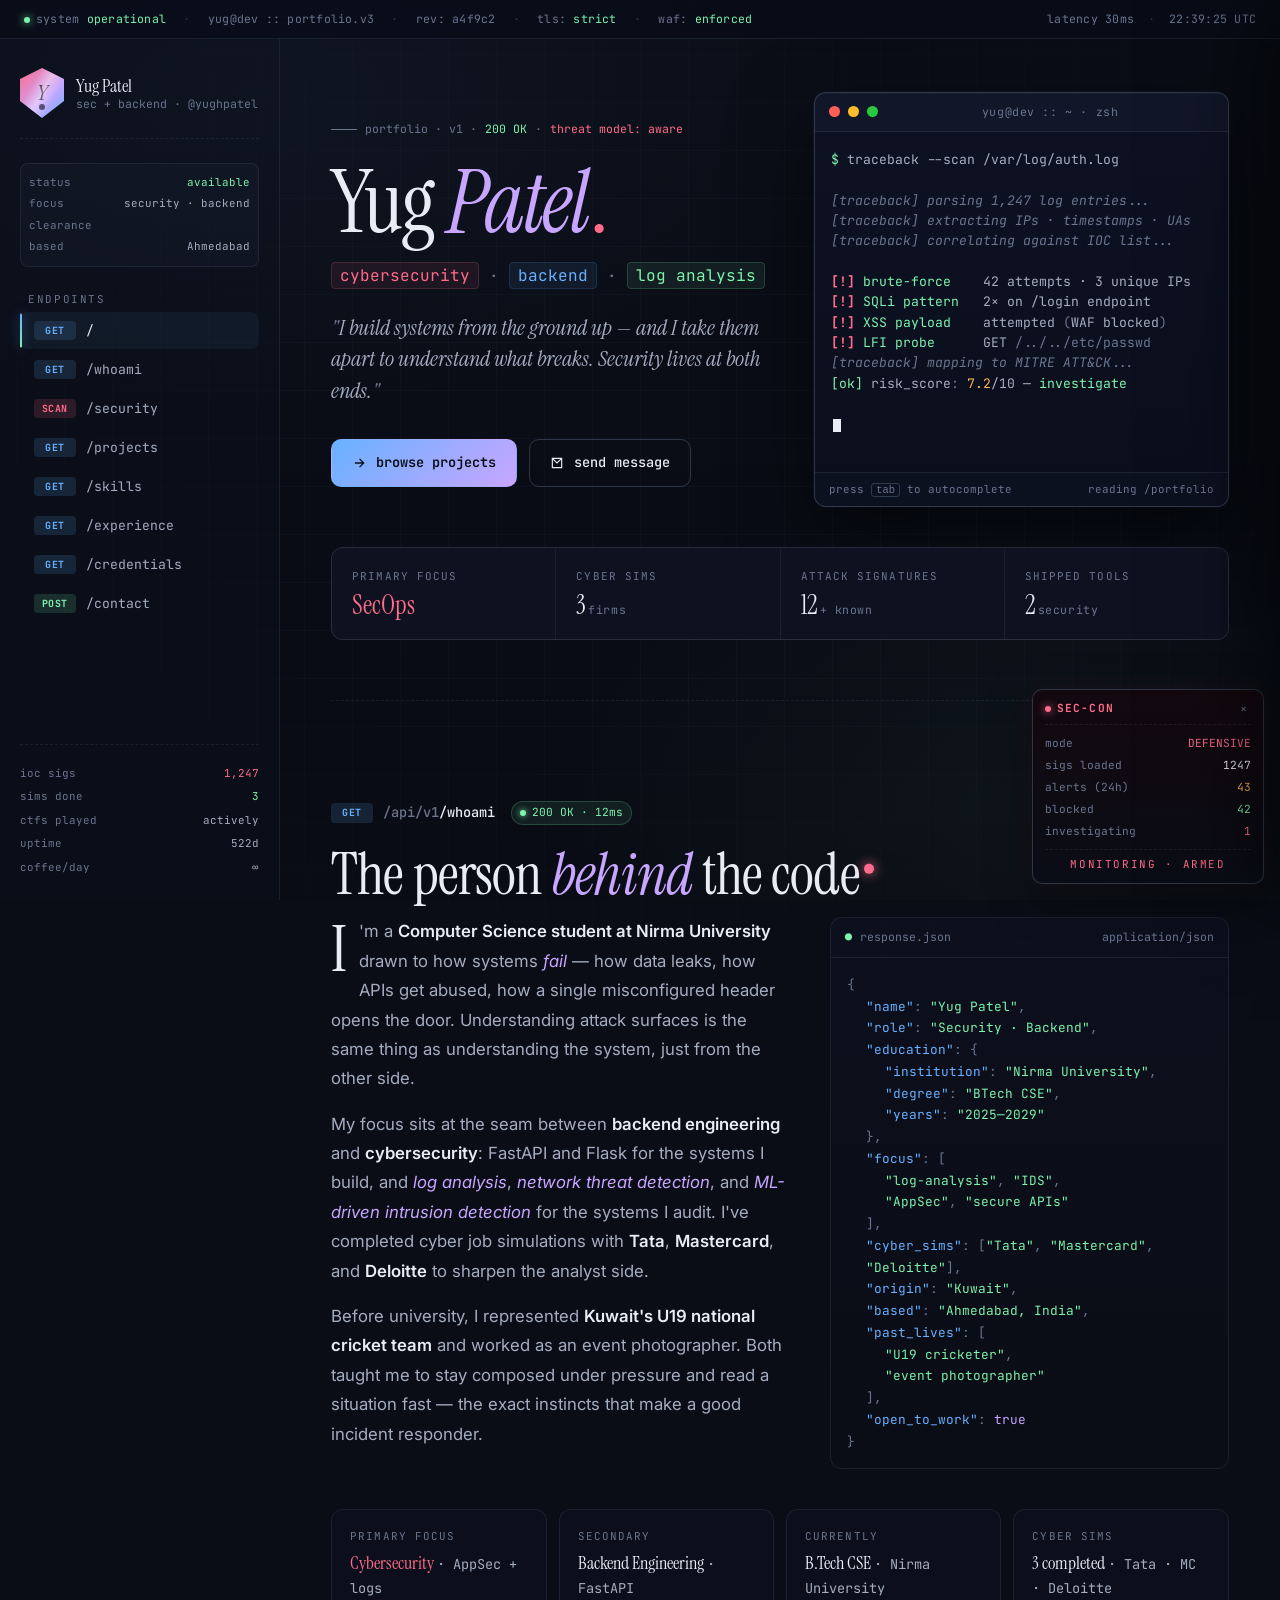
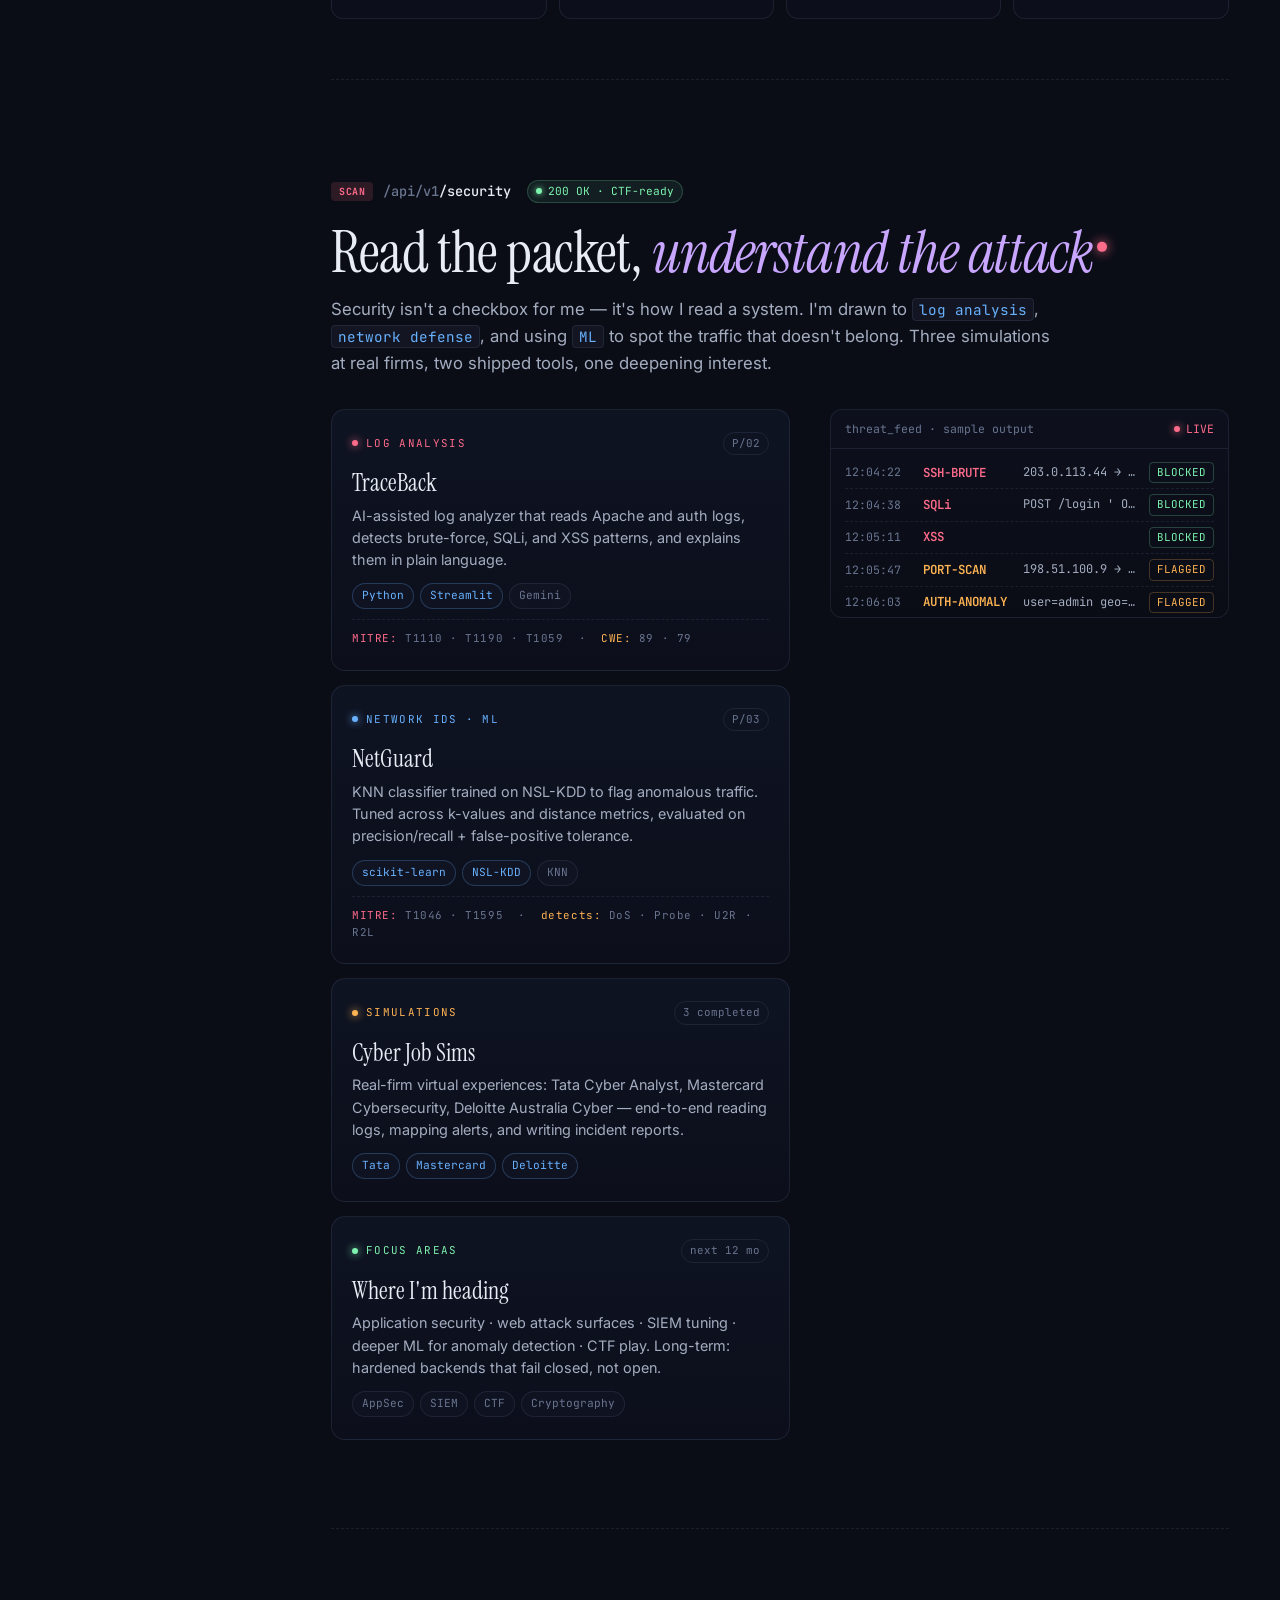
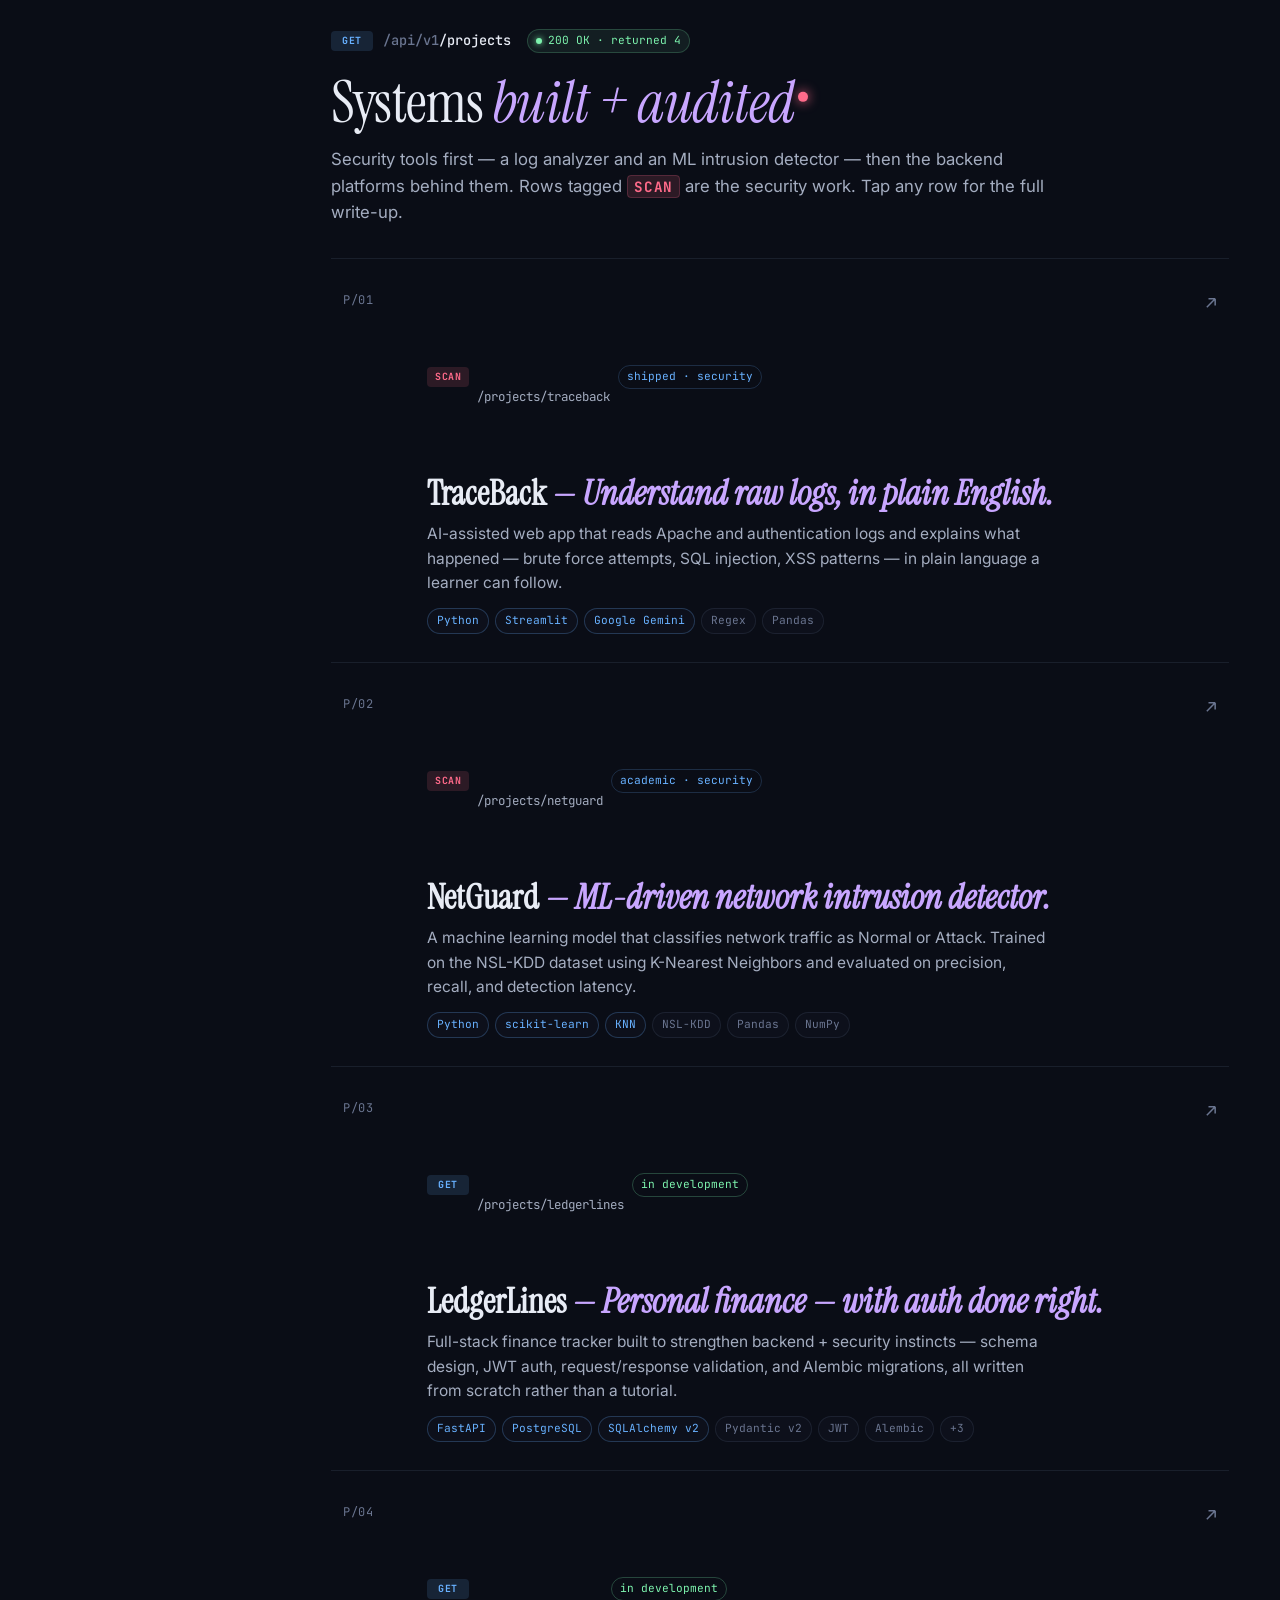
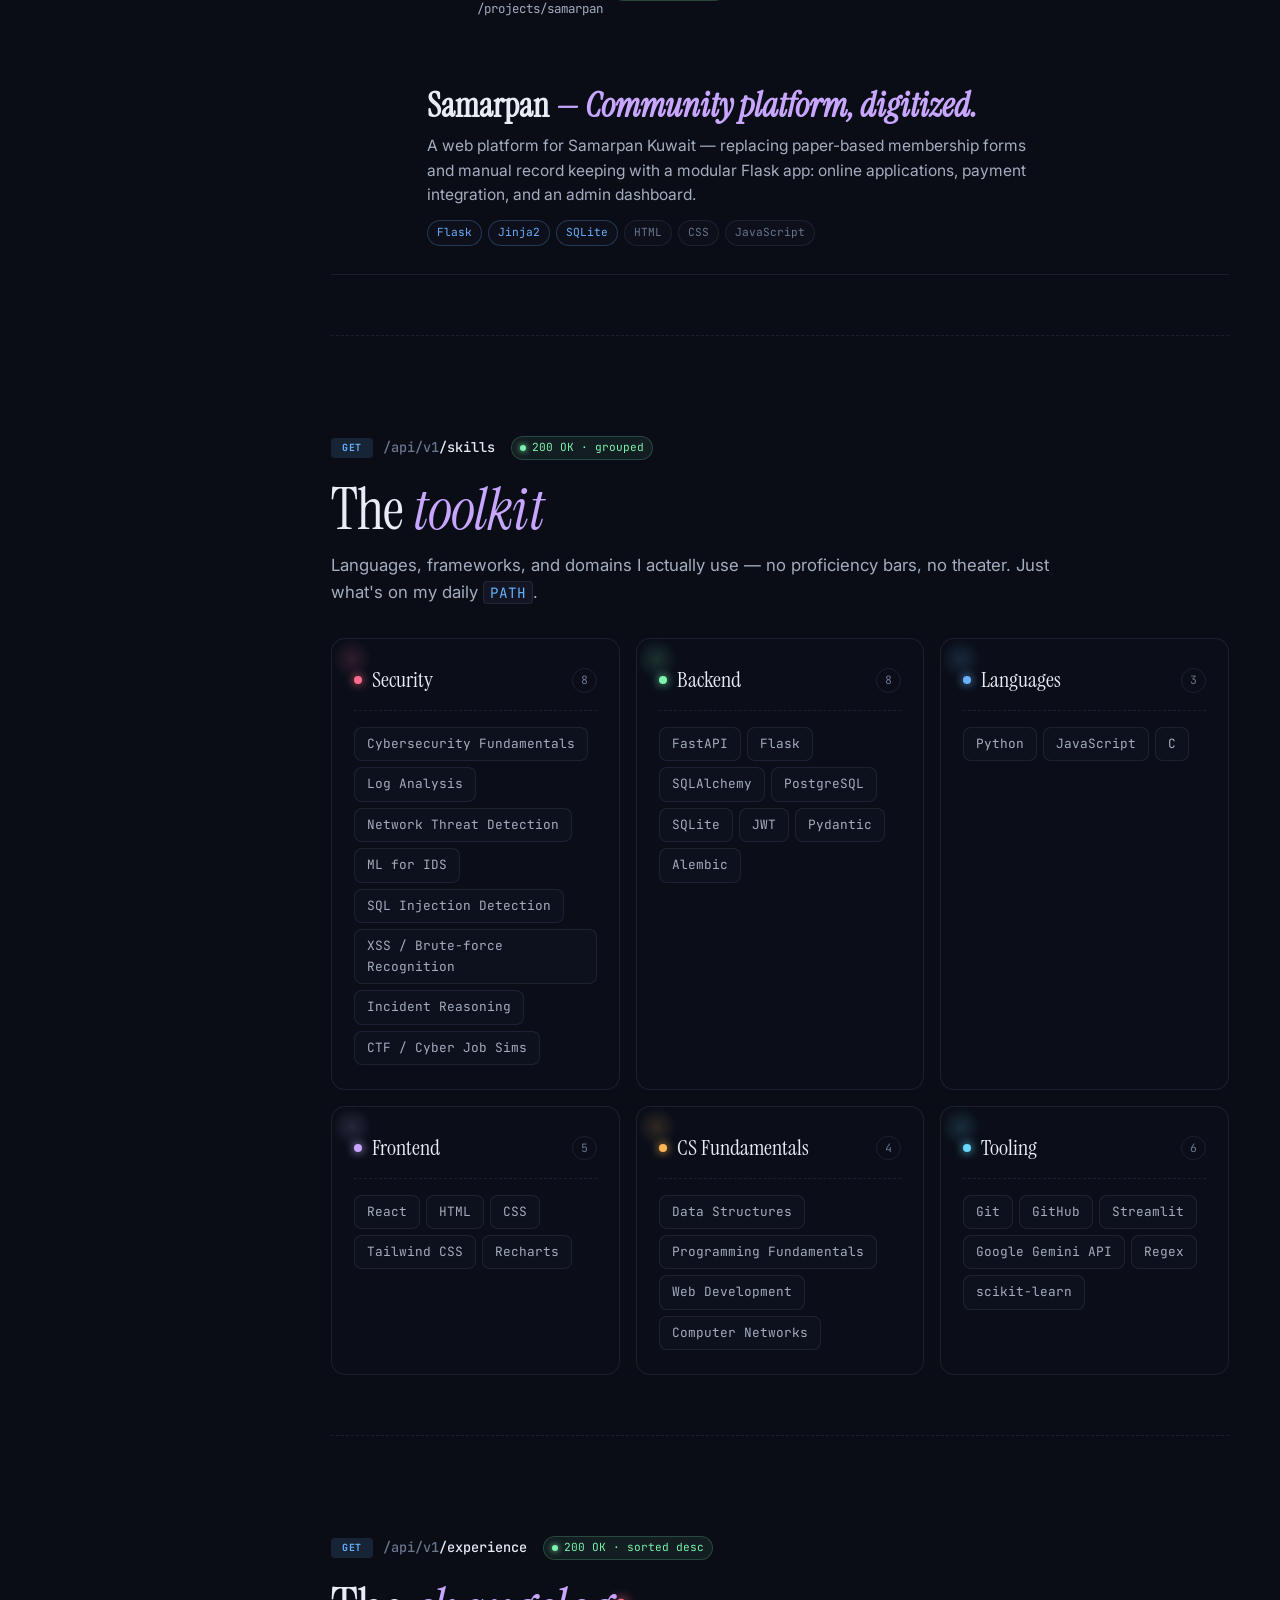
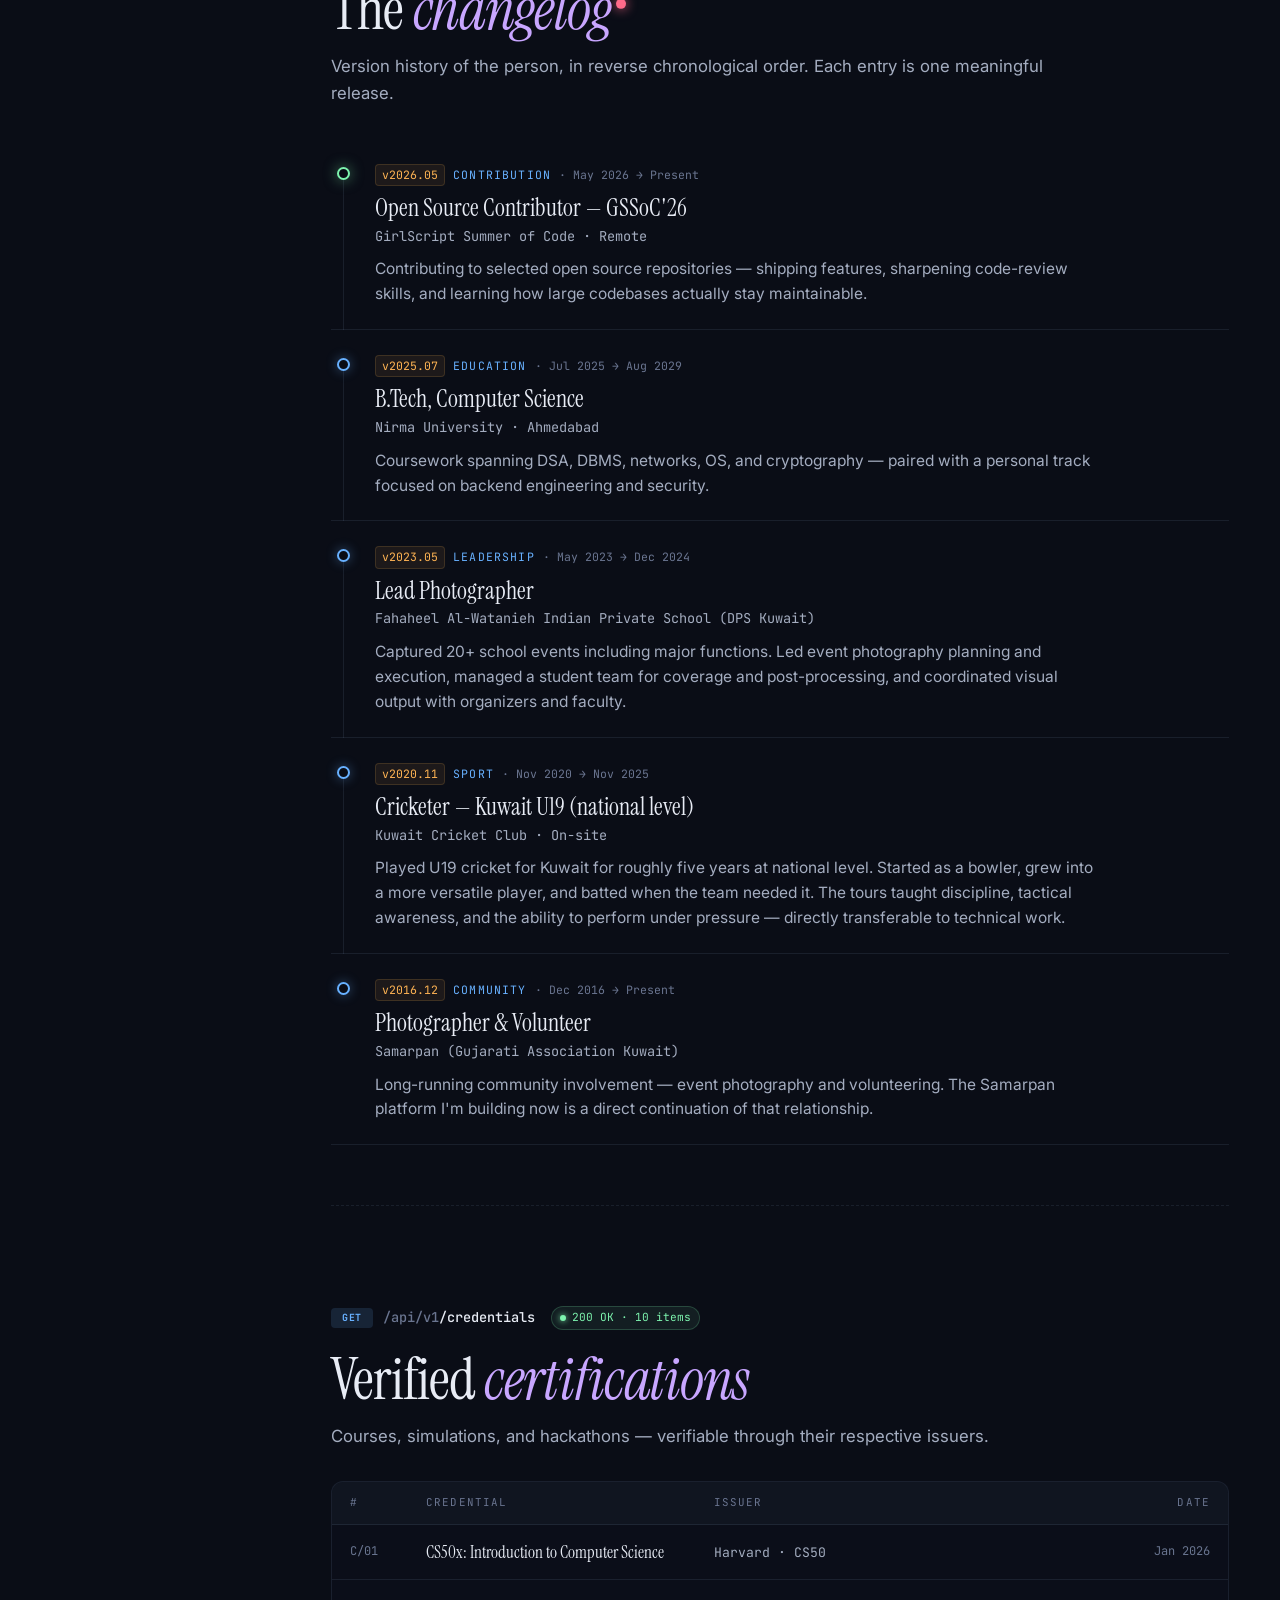
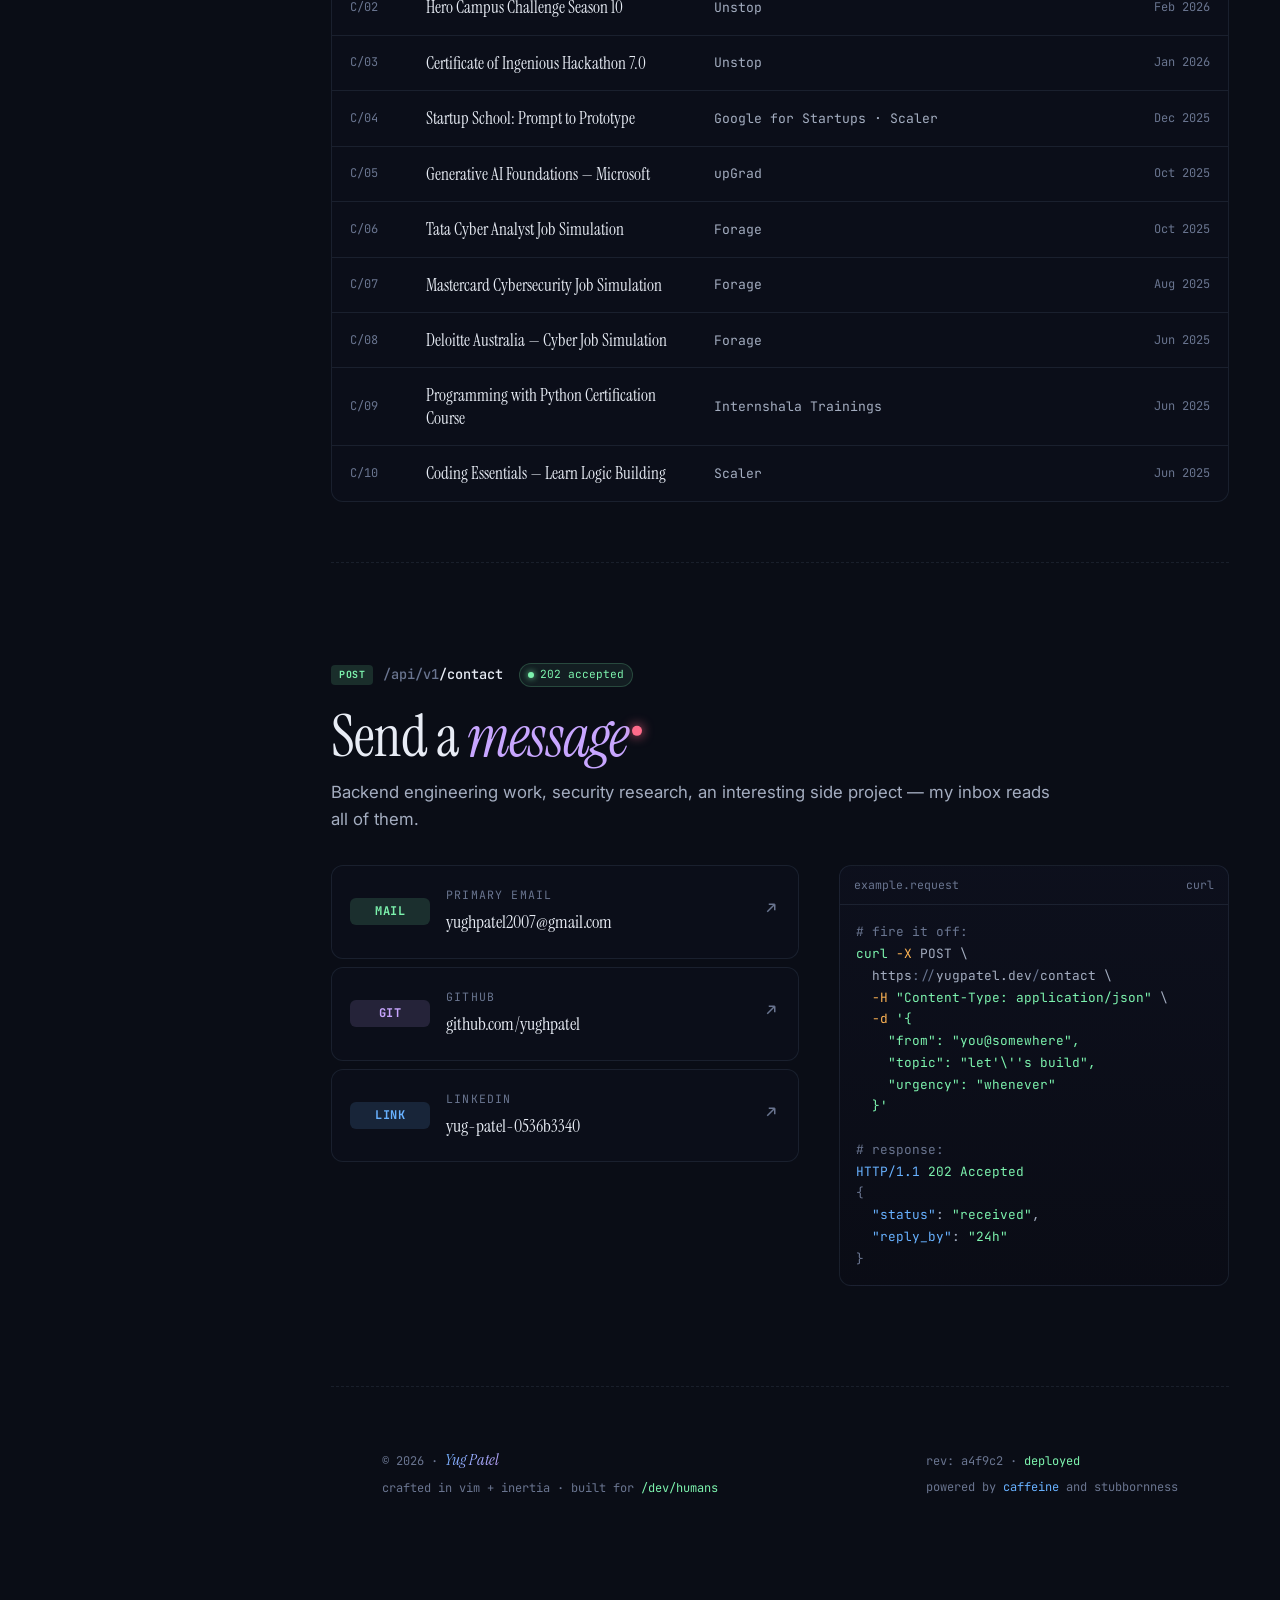
==== commit 1edfe835: "Update index.html" ====
--- a/index.html
+++ b/index.html
@@ -62,7 +62,7 @@
     <div class="sb-meta">
       <div class="kv"><span class="k">status</span><span class="v ok">available</span></div>
       <div class="kv"><span class="k">focus</span><span class="v">security · backend</span></div>
-      <div class="kv"><span class="k">clearance</span><span class="v">CTF-ready</span></div>
+      <div class="kv"><span class="k">clearance</span><span class="v"></span></div>
       <div class="kv"><span class="k">based</span><span class="v">Ahmedabad</span></div>
     </div>
 
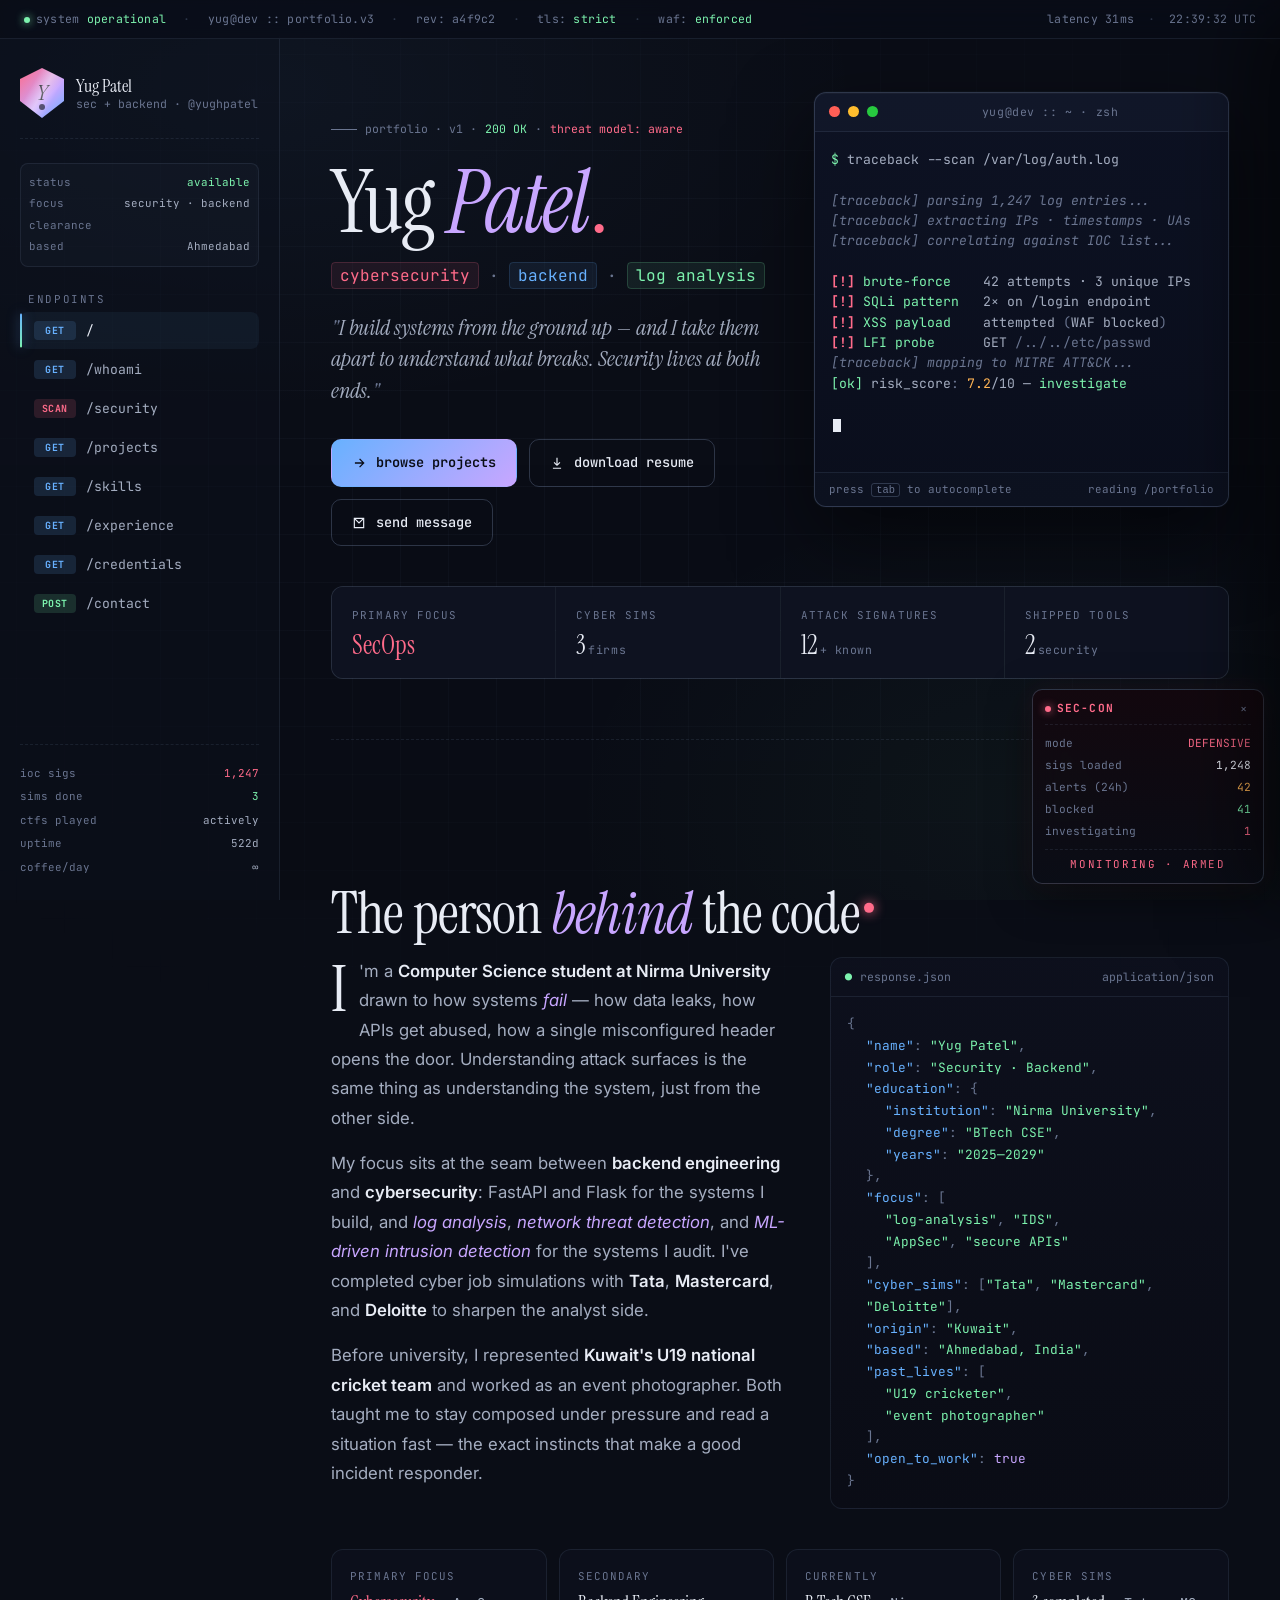
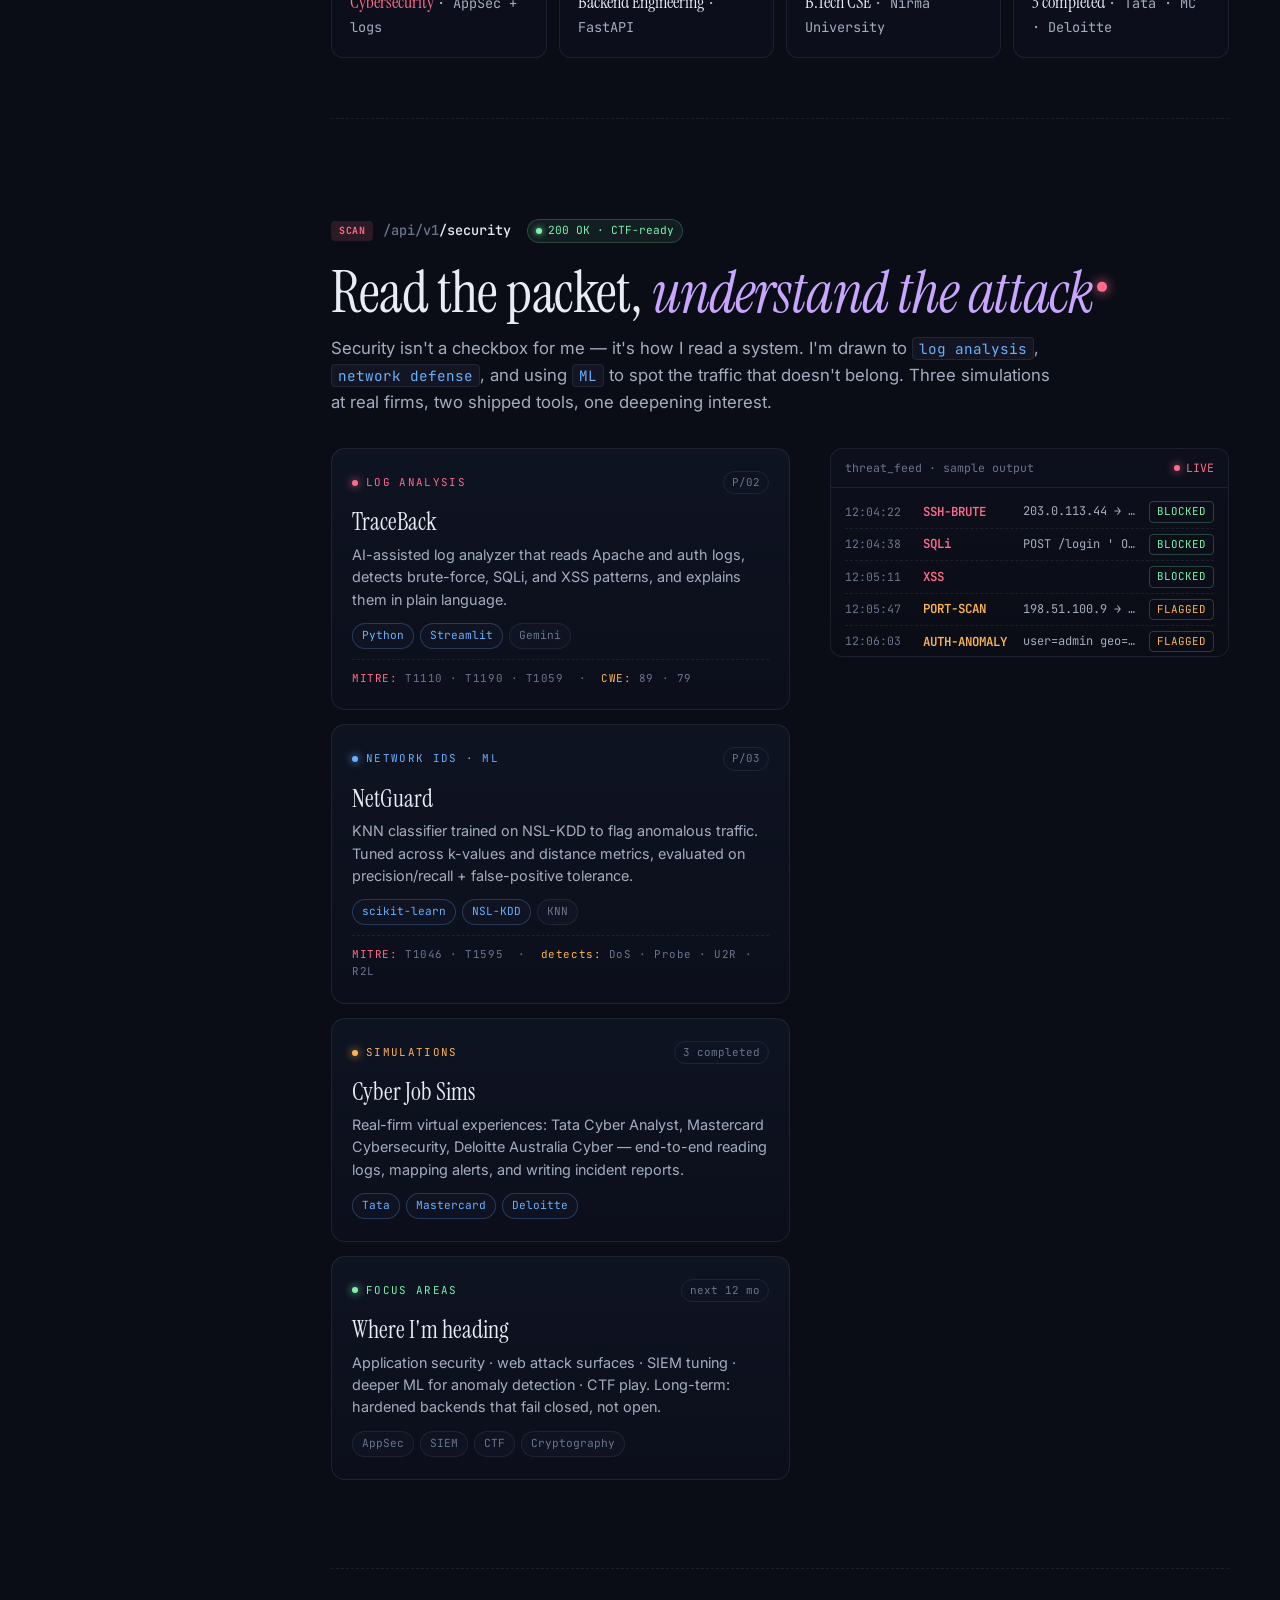
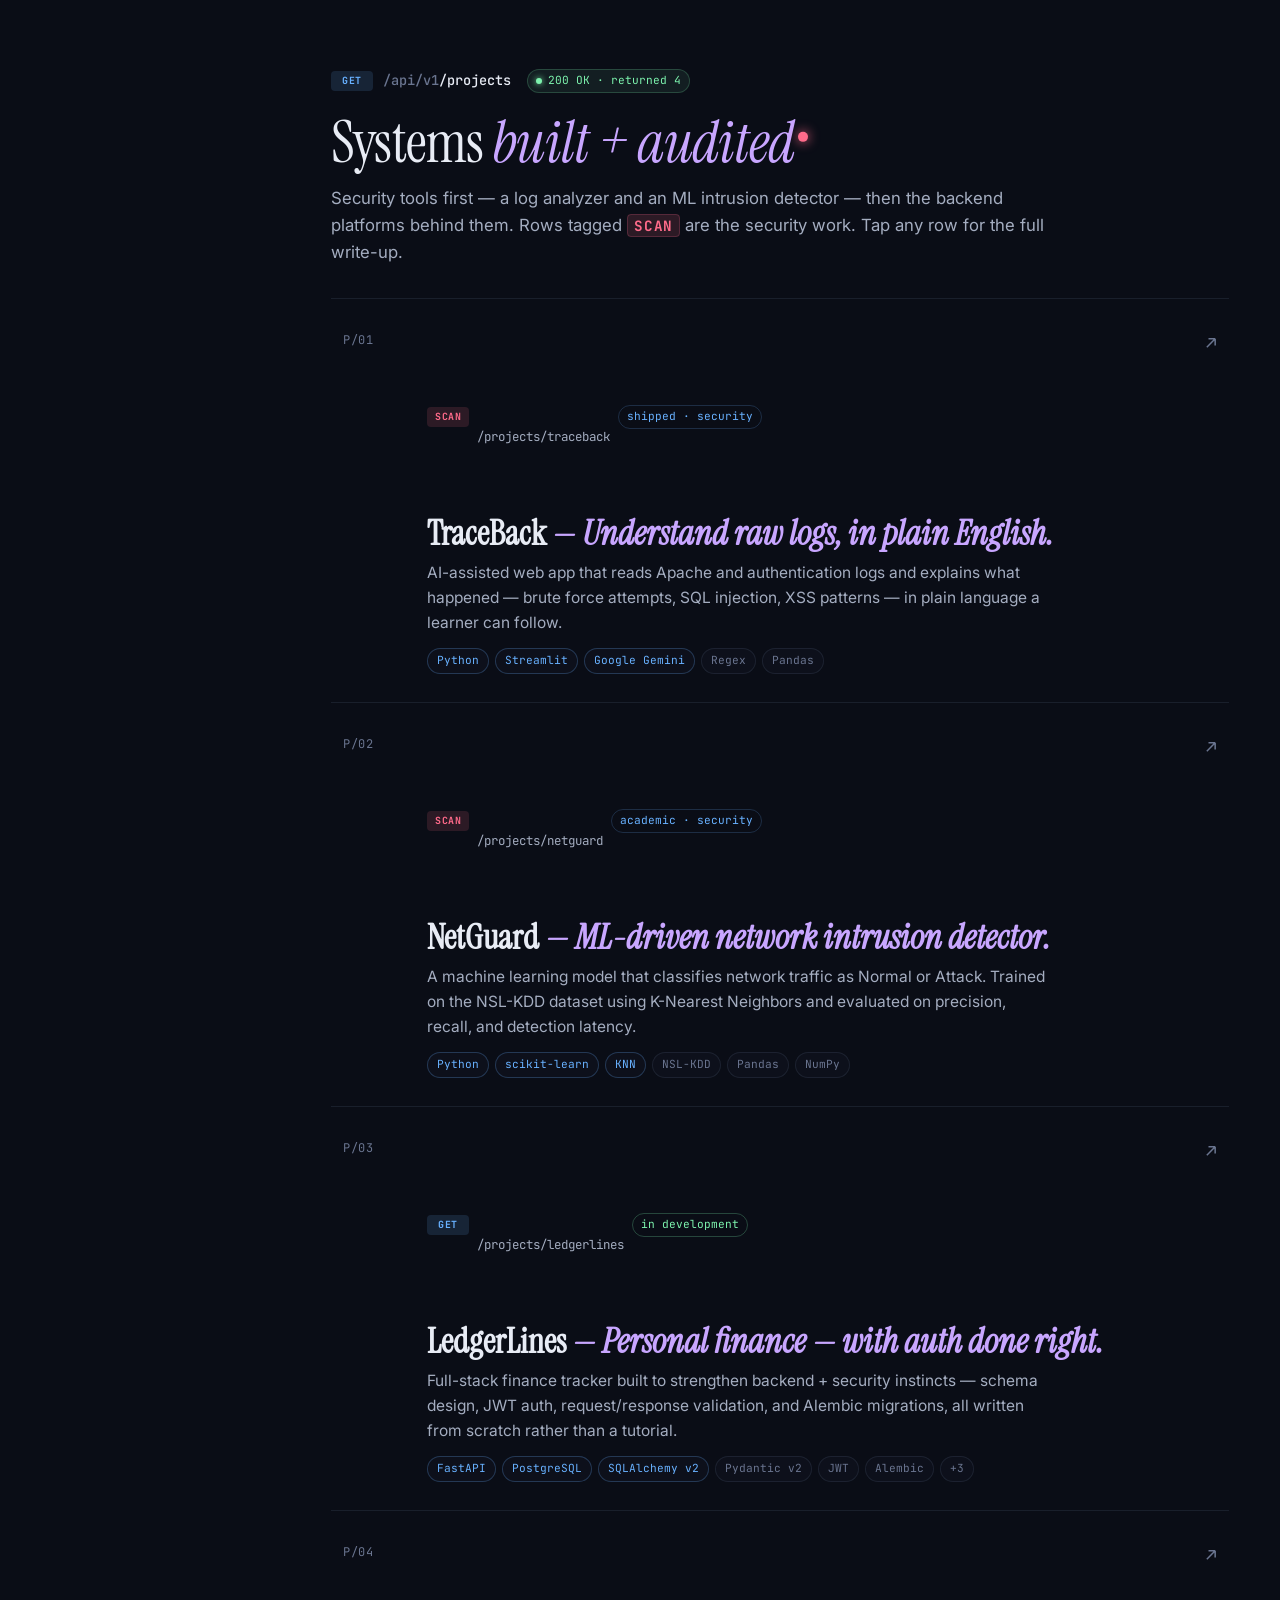
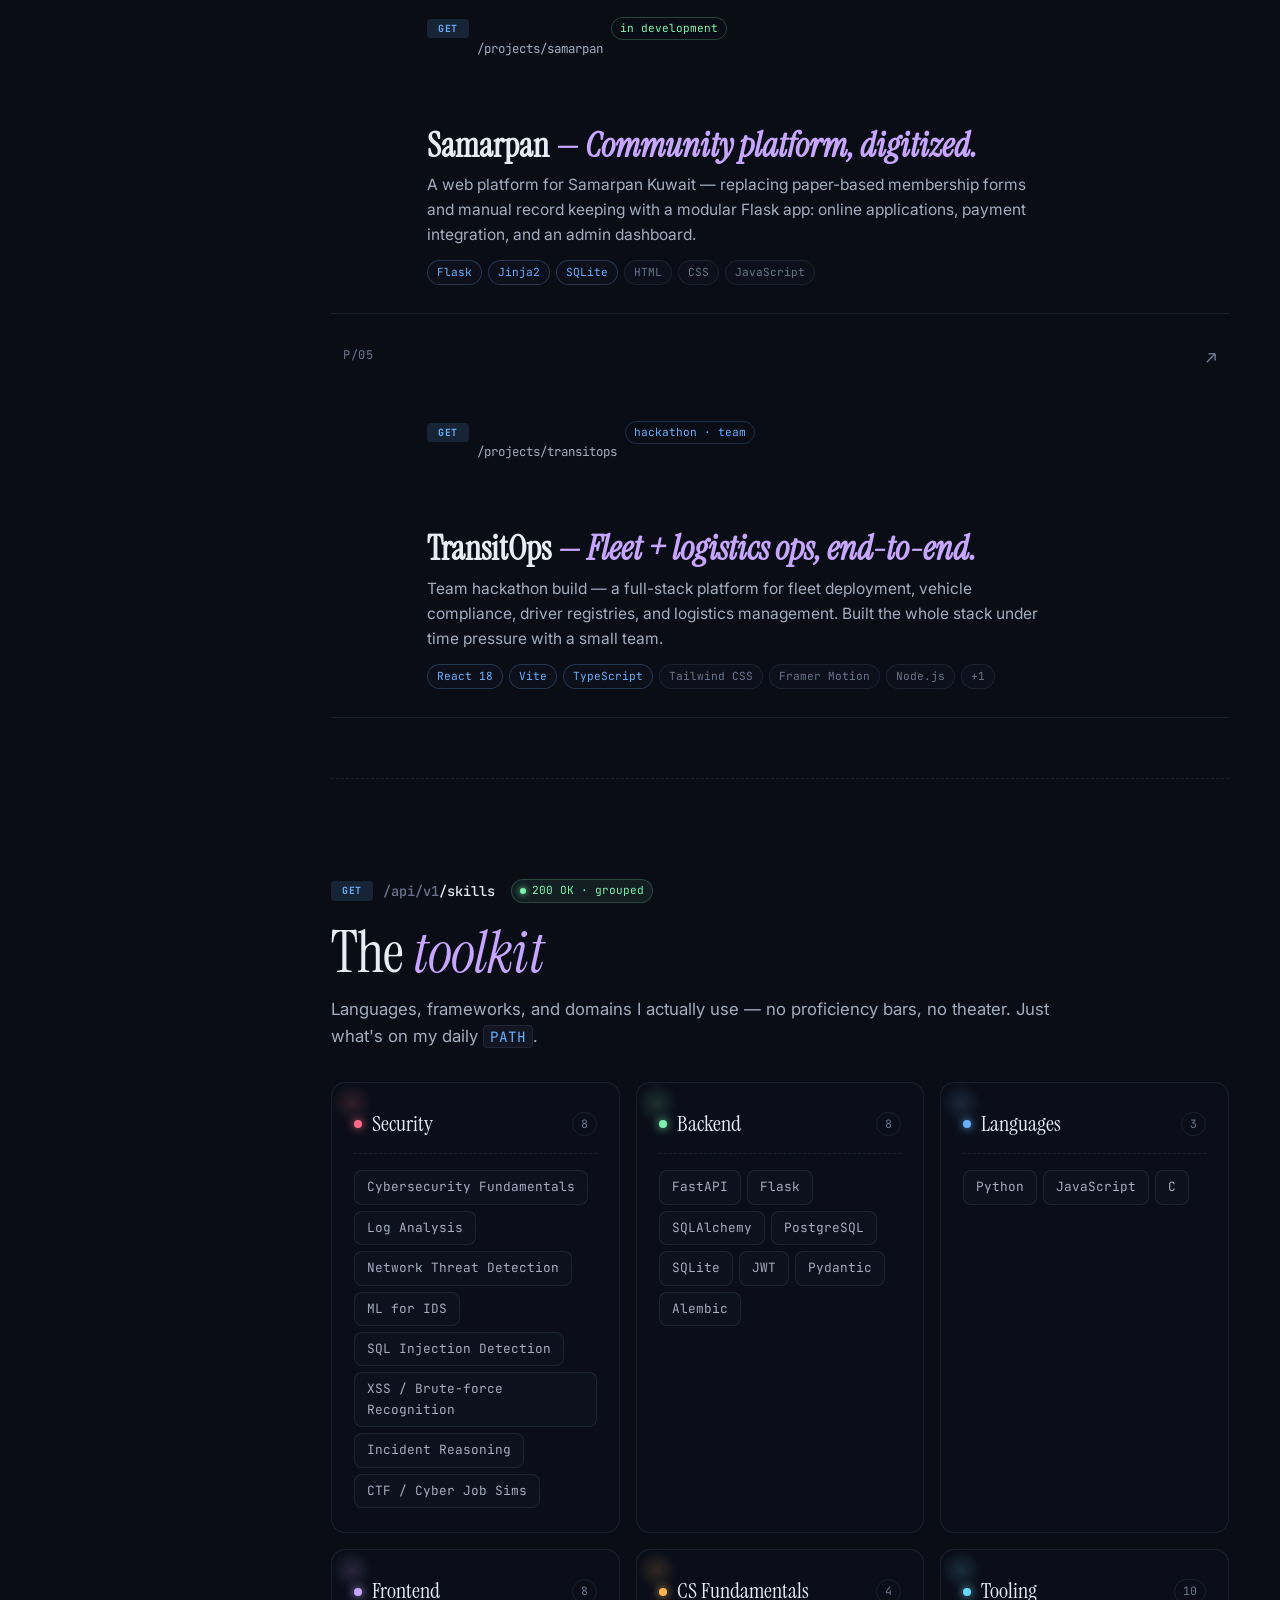
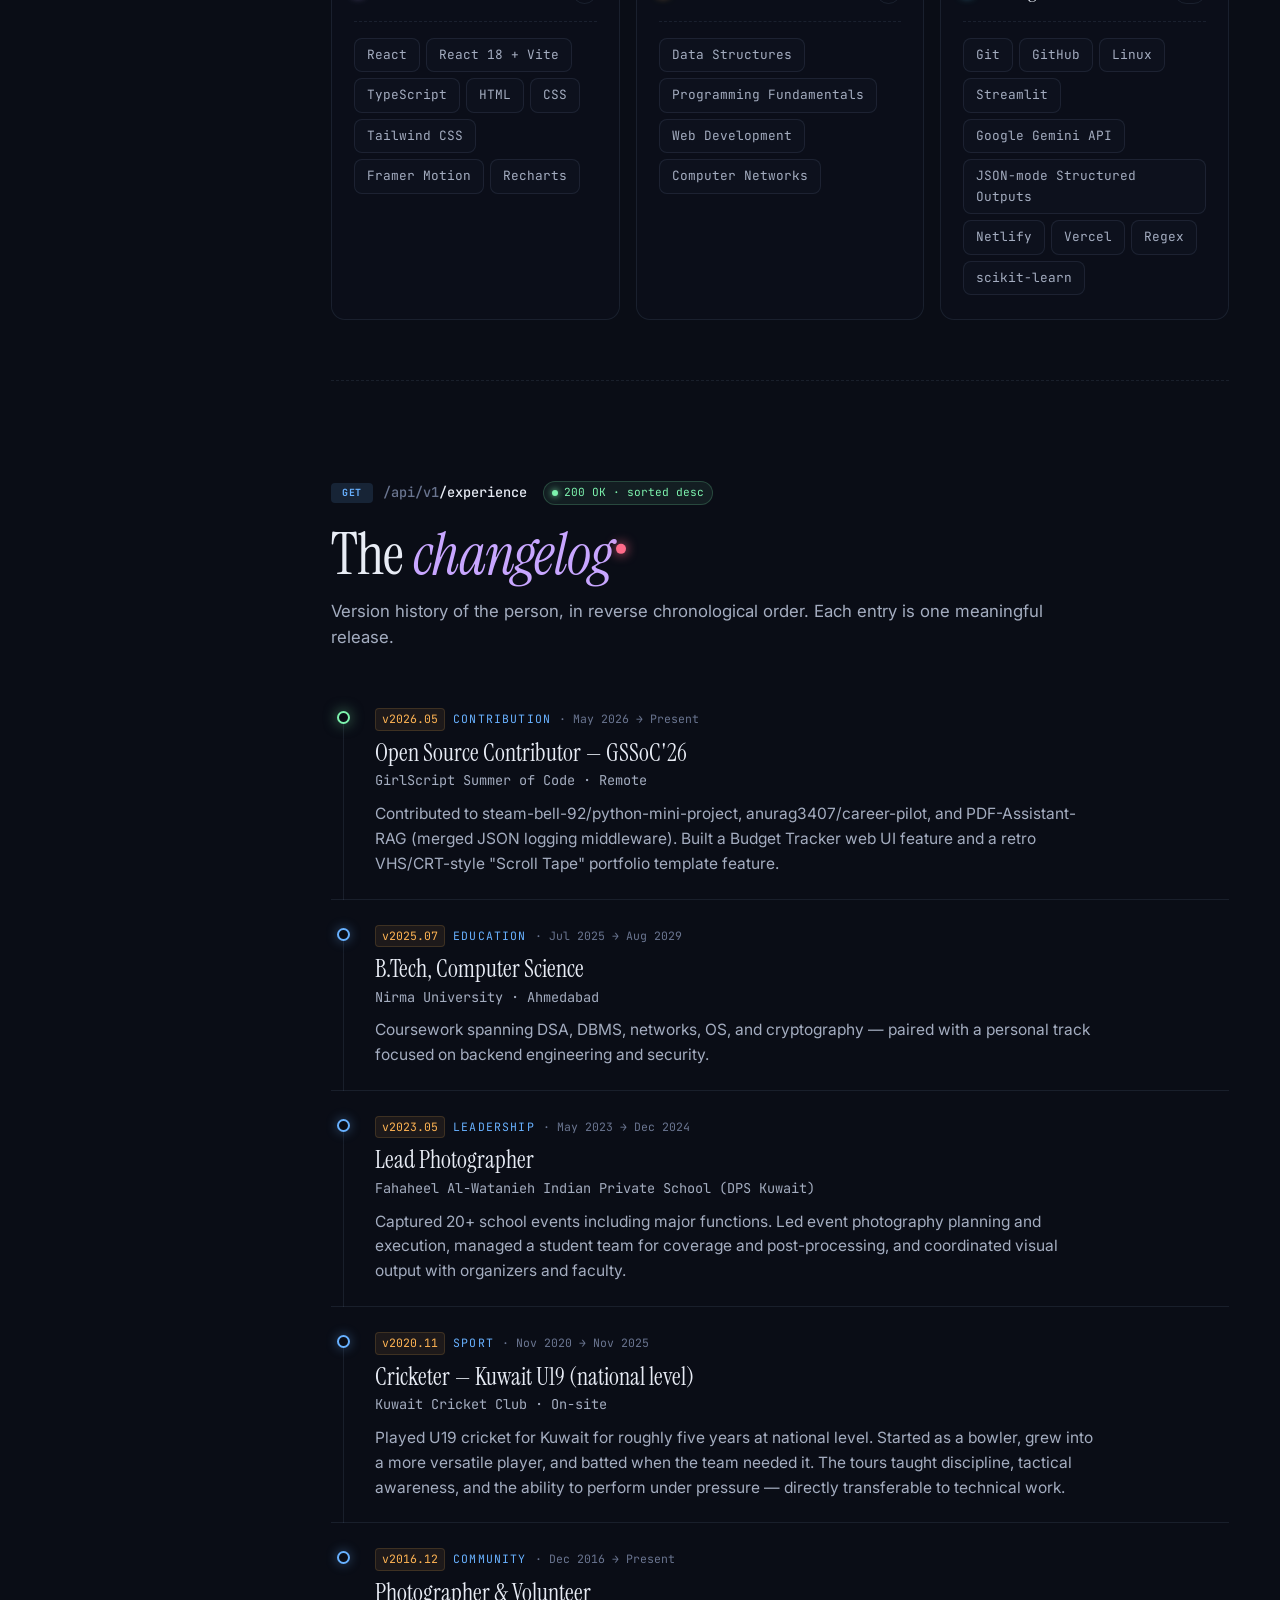
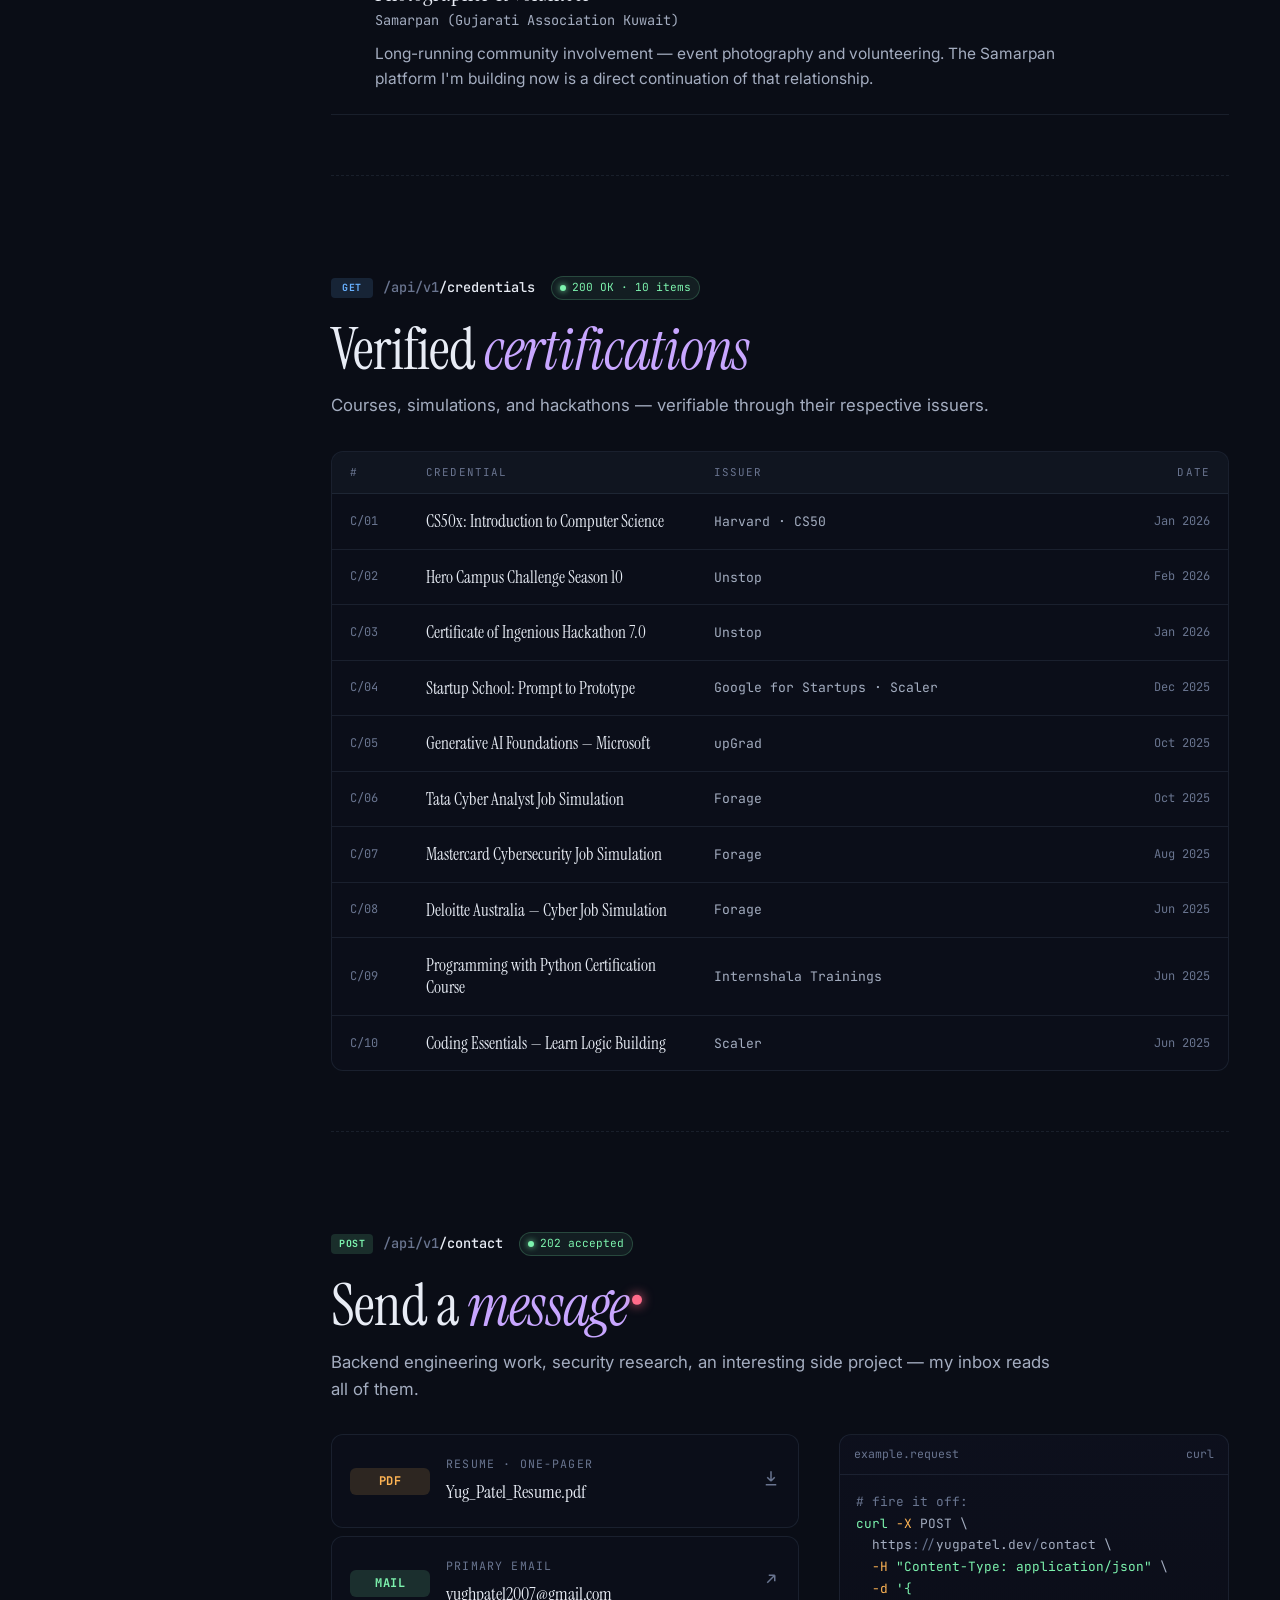
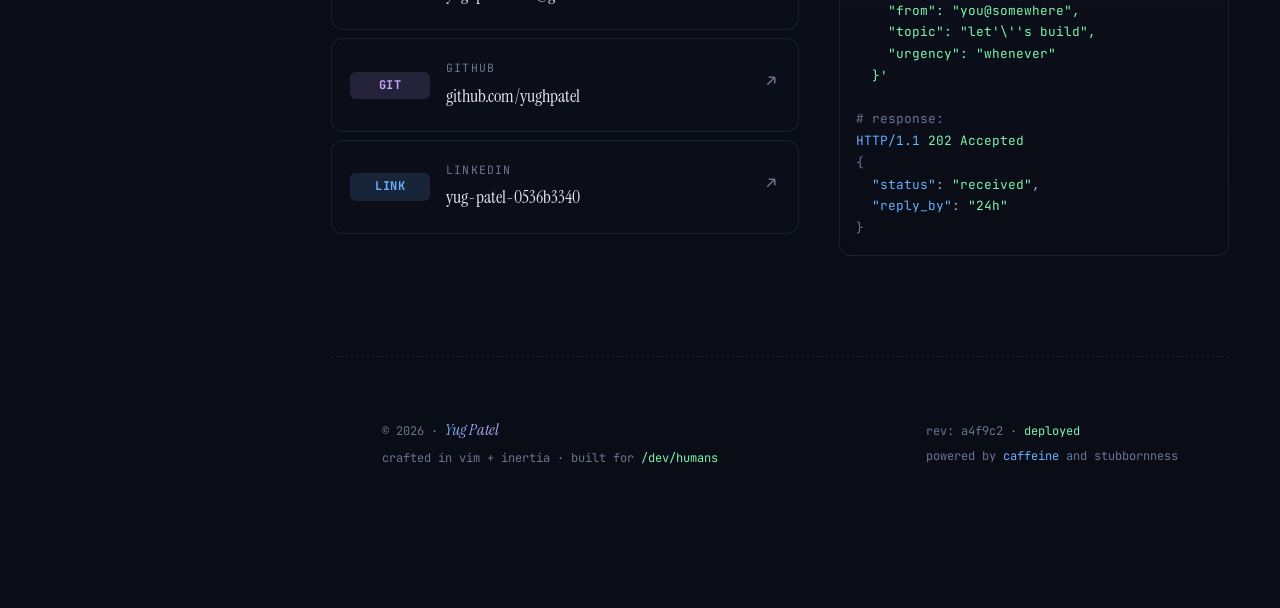
==== commit 1b723995: "Add resume + fold in resume-only content - Add Yug_Patel_Resume.pdf and download links in hero CTA +" ====
--- a/index.html
+++ b/index.html
@@ -111,6 +111,10 @@
             <a href="#projects" class="btn primary">
               <svg viewBox="0 0 24 24" fill="none" stroke="currentColor" stroke-width="2.2"><path d="M5 12h14M13 5l7 7-7 7"/></svg>
               browse projects
+            </a>
+            <a href="Yug_Patel_Resume.pdf" download class="btn">
+              <svg viewBox="0 0 24 24" fill="none" stroke="currentColor" stroke-width="2"><path d="M12 3v13m0 0l-5-5m5 5l5-5M5 21h14"/></svg>
+              download resume
             </a>
             <a href="#contact" class="btn">
               <svg viewBox="0 0 24 24" fill="none" stroke="currentColor" stroke-width="2"><path d="M4 4h16v16H4z"/><path d="M4 4l8 8 8-8"/></svg>
@@ -389,6 +393,16 @@
 
       <div class="contact-block">
         <div class="contact-links reveal d3">
+          <a class="c-link" href="Yug_Patel_Resume.pdf" download data-m="pdf">
+            <span class="m">PDF</span>
+            <div>
+              <div class="l">Resume · one-pager</div>
+              <div class="v">Yug_Patel_Resume.pdf</div>
+            </div>
+            <span class="arrow">
+              <svg width="18" height="18" viewBox="0 0 24 24" fill="none" stroke="currentColor" stroke-width="2"><path d="M12 3v13m0 0l-5-5m5 5l5-5M5 21h14"/></svg>
+            </span>
+          </a>
           <a class="c-link" href="mailto:yughpatel2007@gmail.com" data-m="mail">
             <span class="m">MAIL</span>
             <div>
--- a/style.css
+++ b/style.css
@@ -1473,6 +1473,7 @@
 .c-link[data-m="mail"] .m  { background: rgba(125,243,174,0.14); color: var(--post); }
 .c-link[data-m="git"] .m   { background: rgba(200,166,255,0.14); color: var(--accent); }
 .c-link[data-m="link"] .m  { background: rgba(104,177,255,0.14); color: var(--get); }
+.c-link[data-m="pdf"] .m   { background: rgba(255,180,84,0.14);  color: var(--put); }
 .c-link .l {
   font-family: var(--mono);
   font-size: 0.72rem;
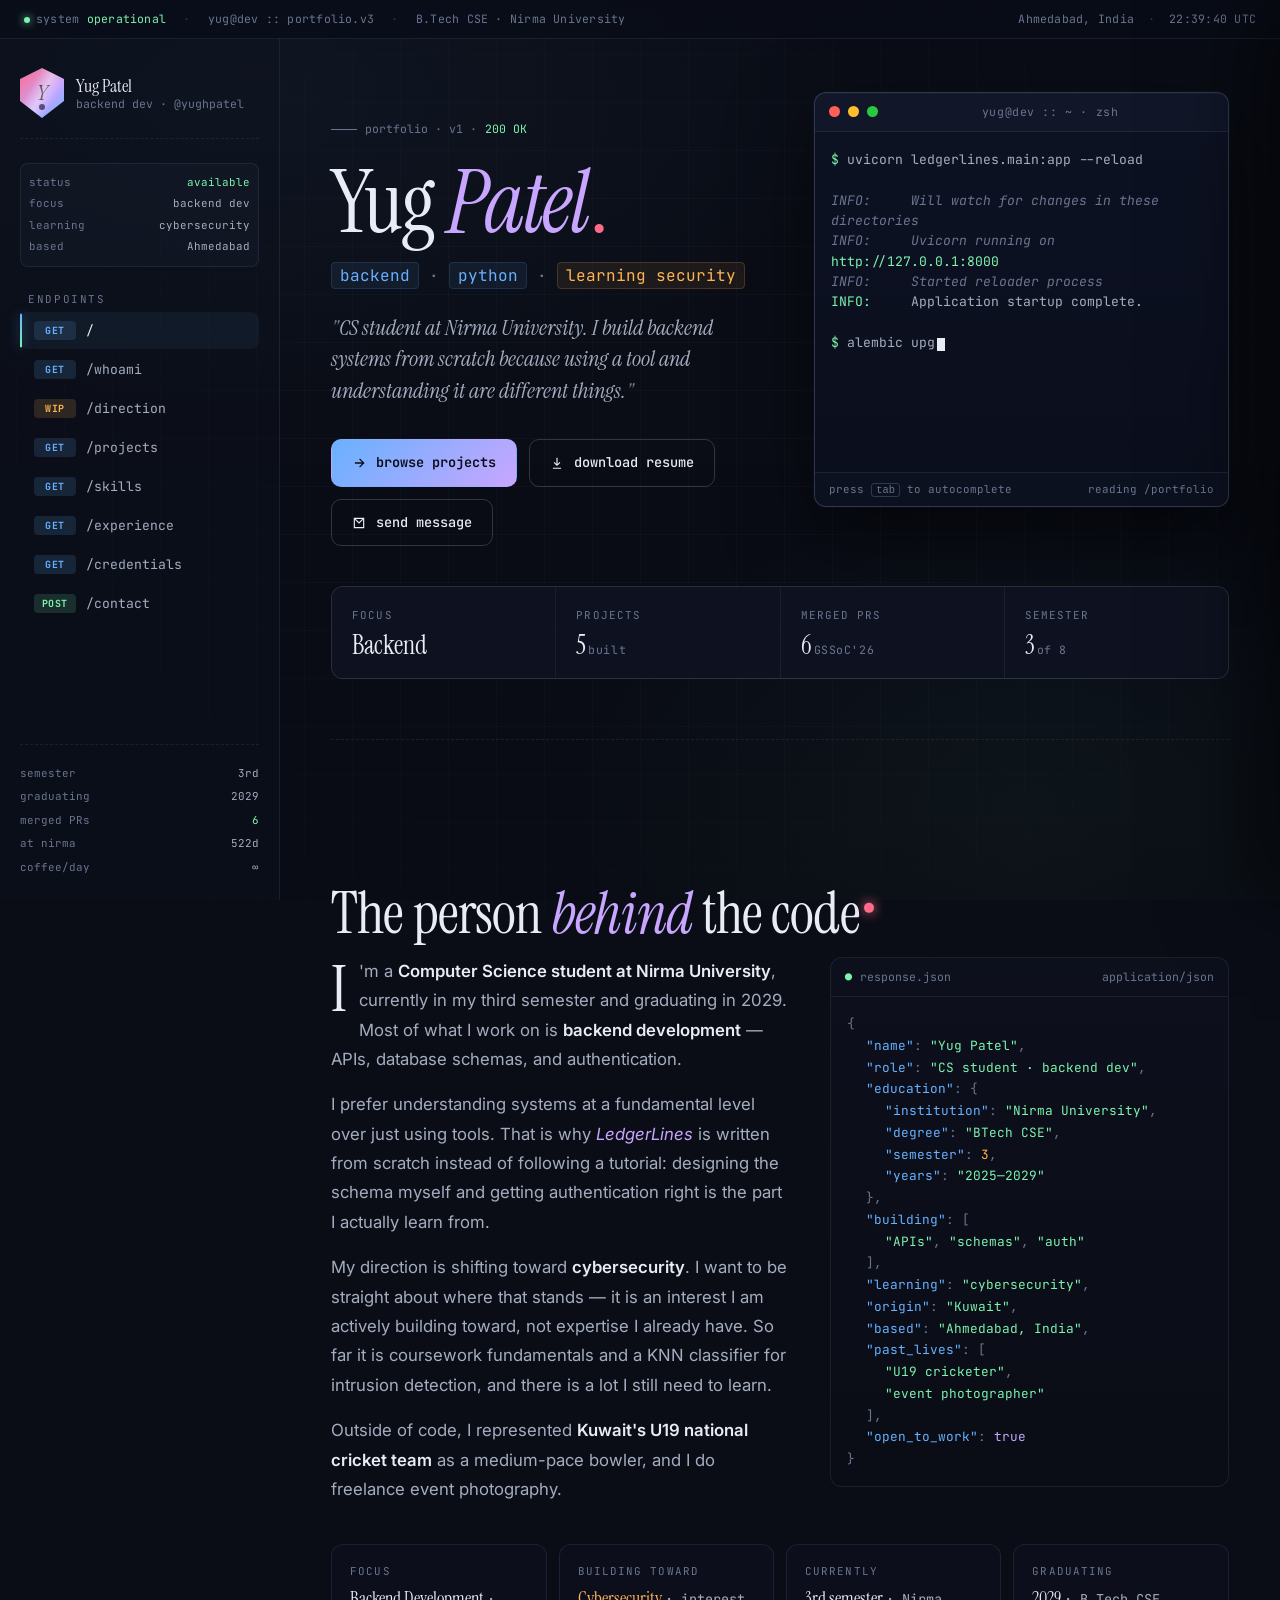
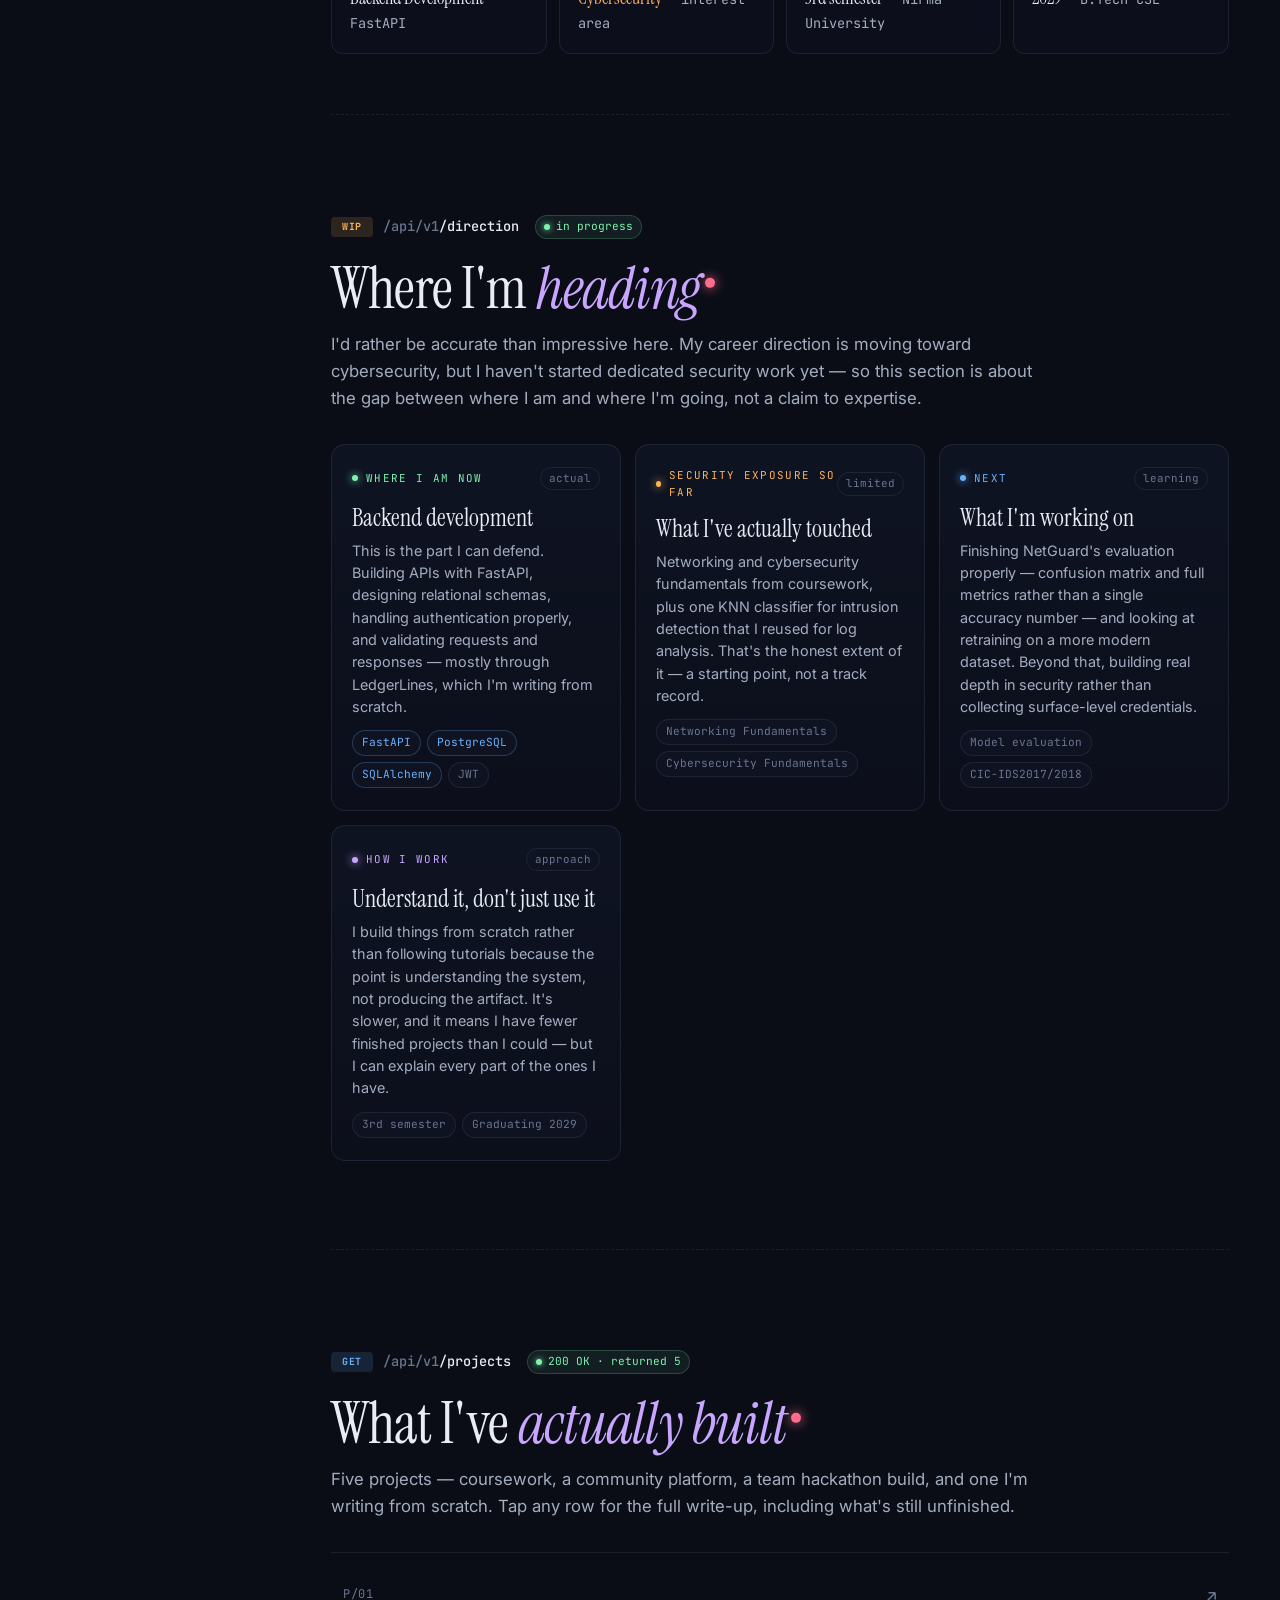
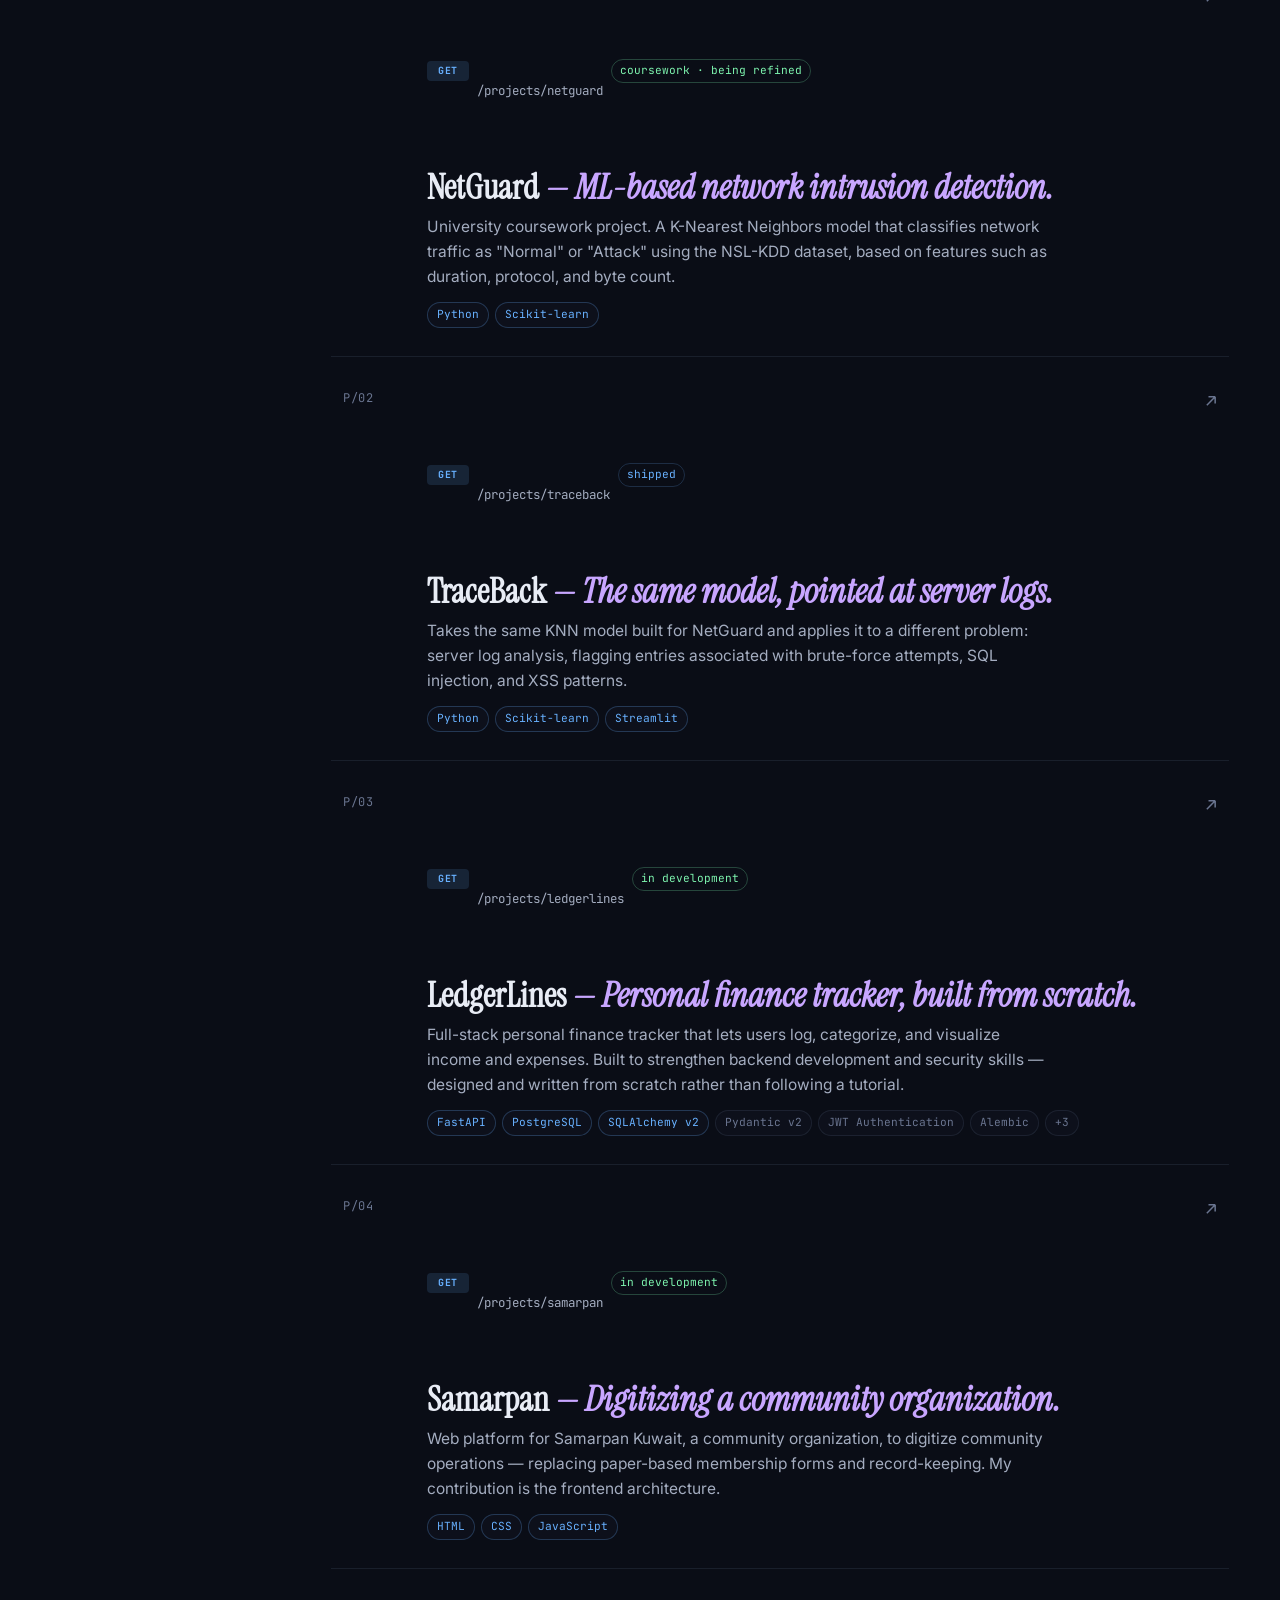
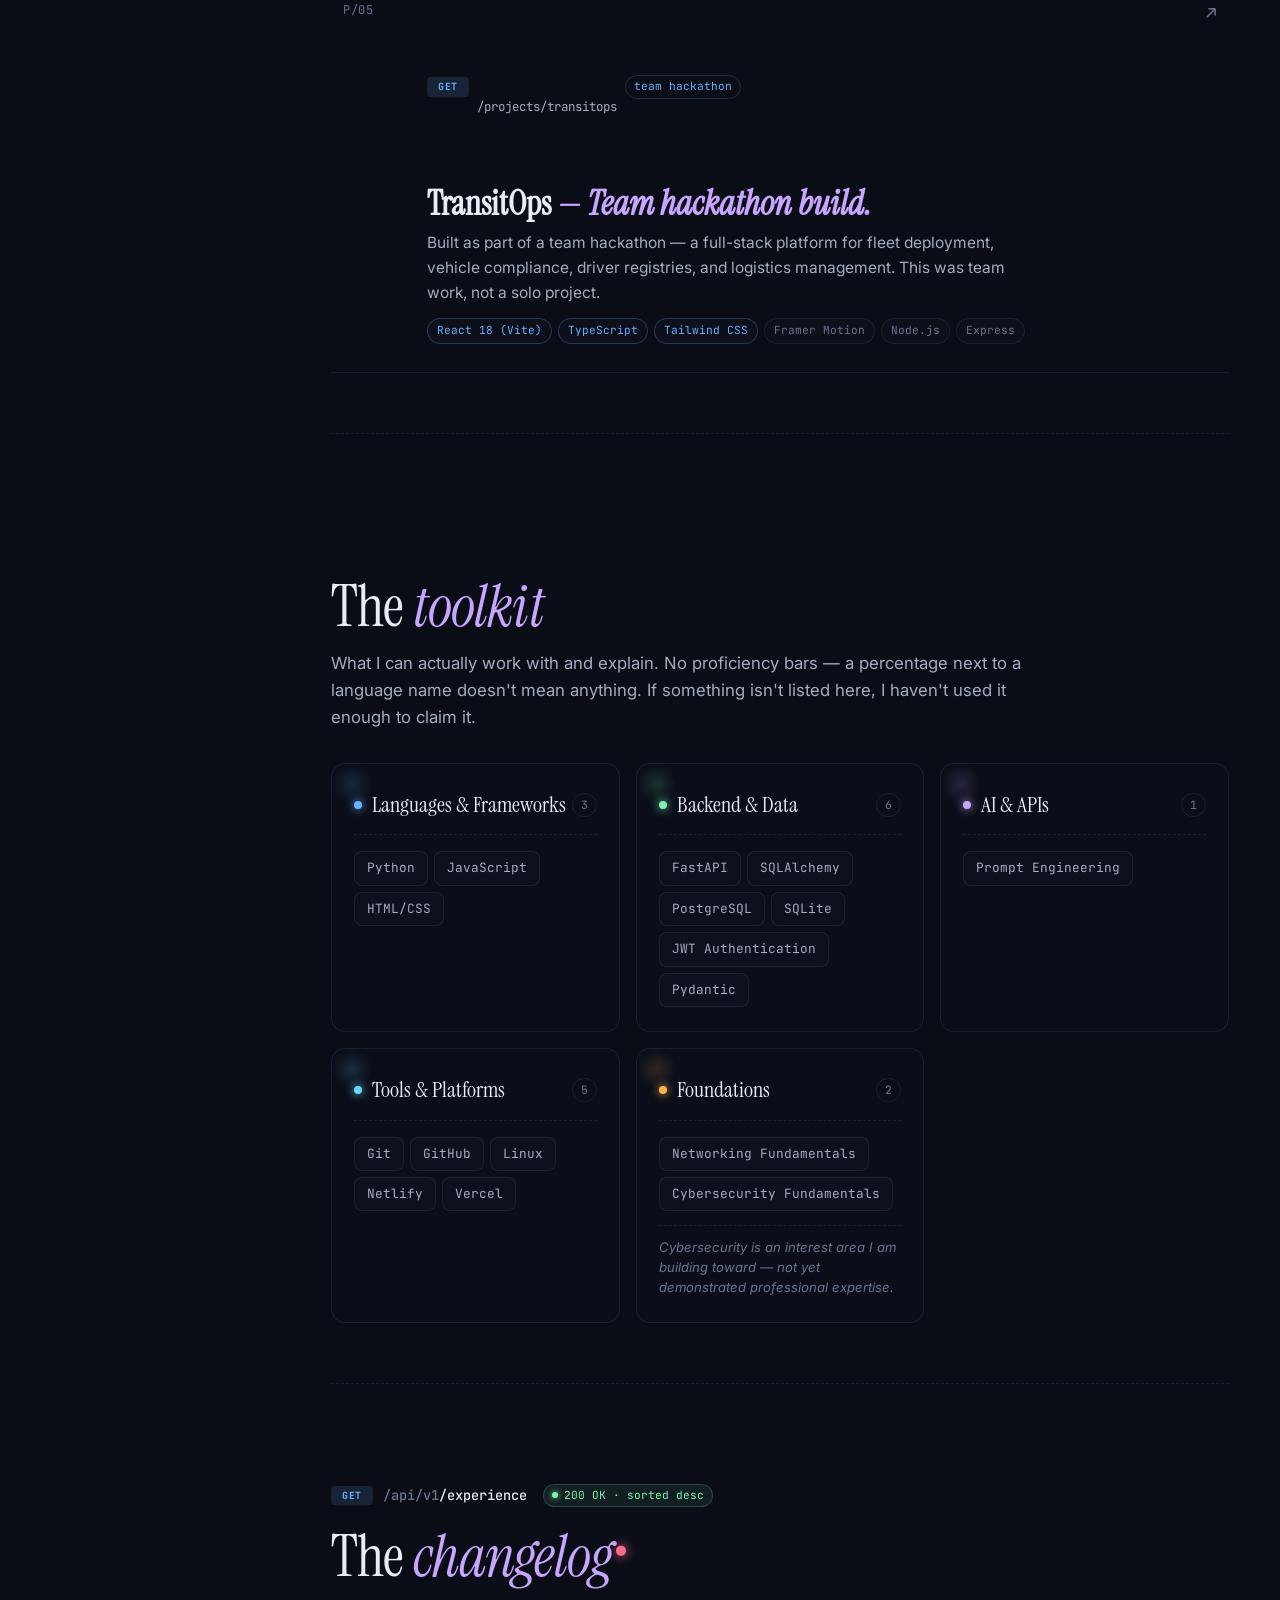
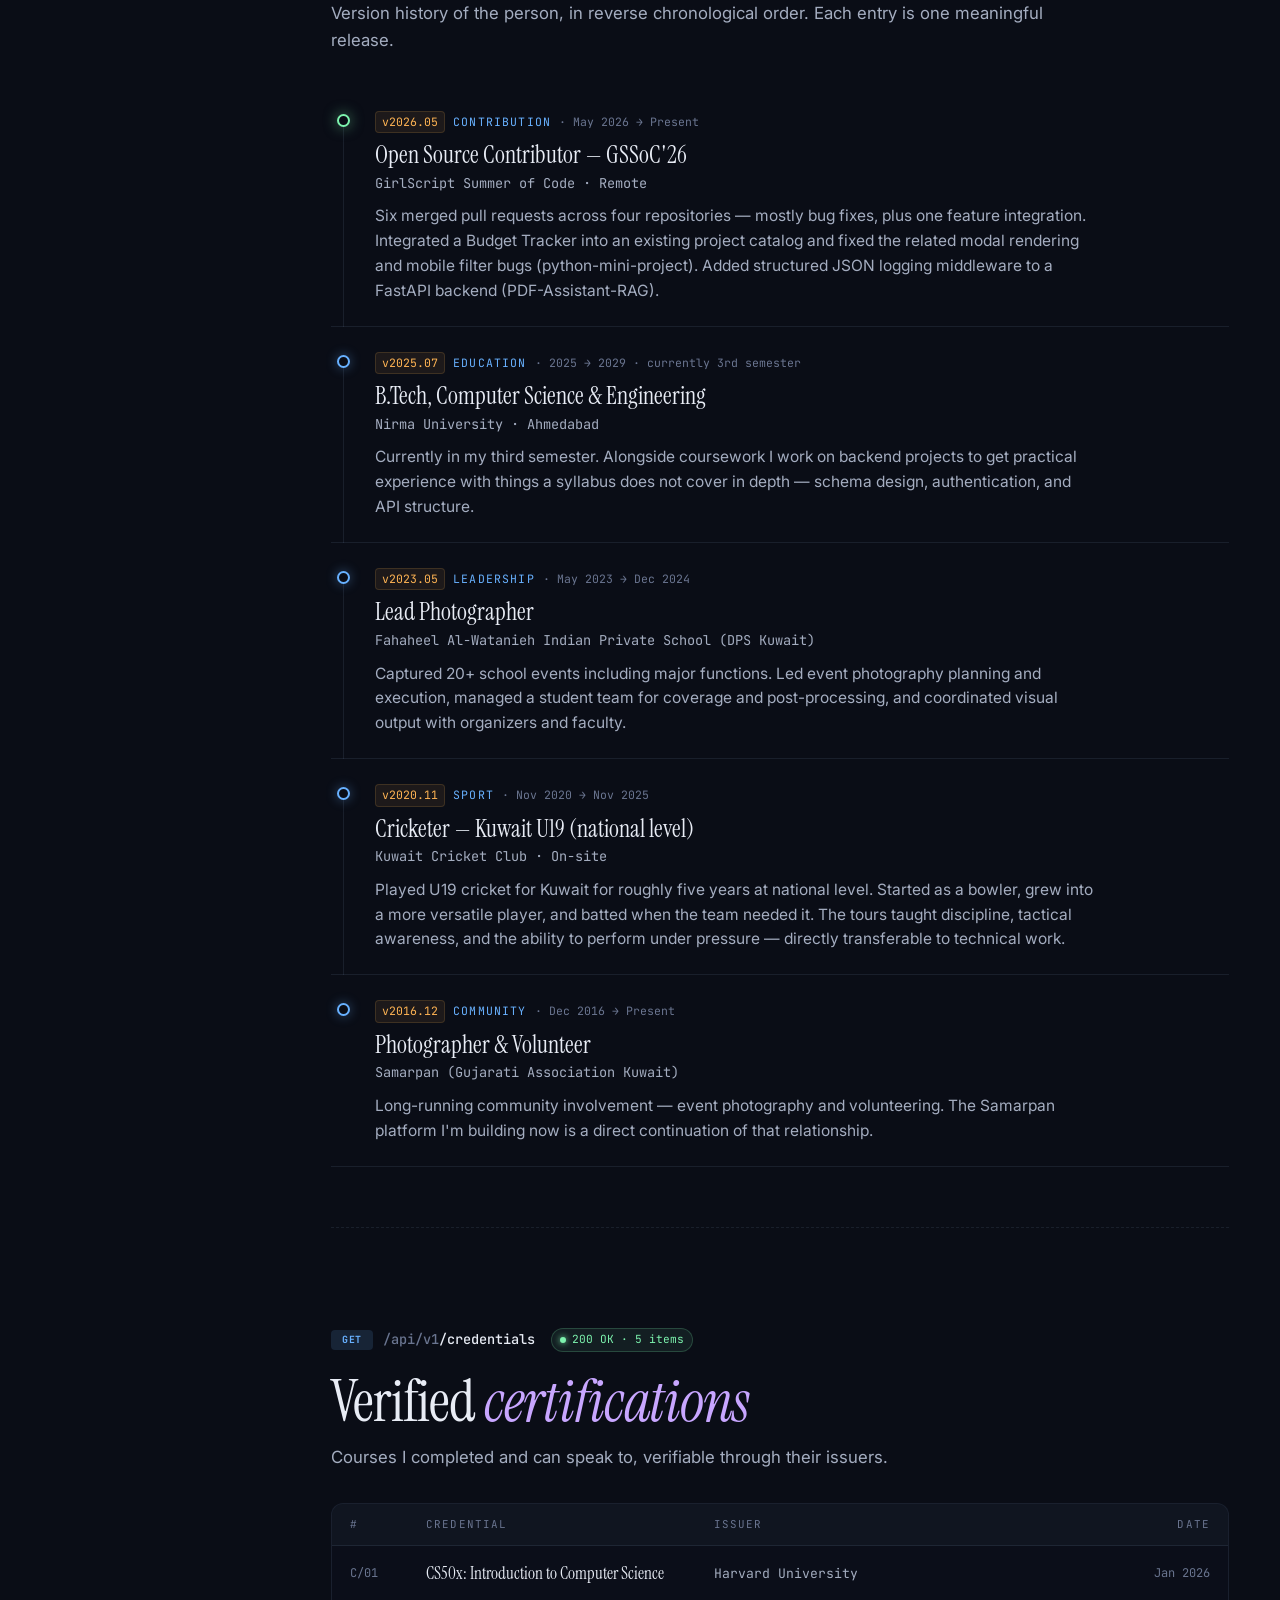
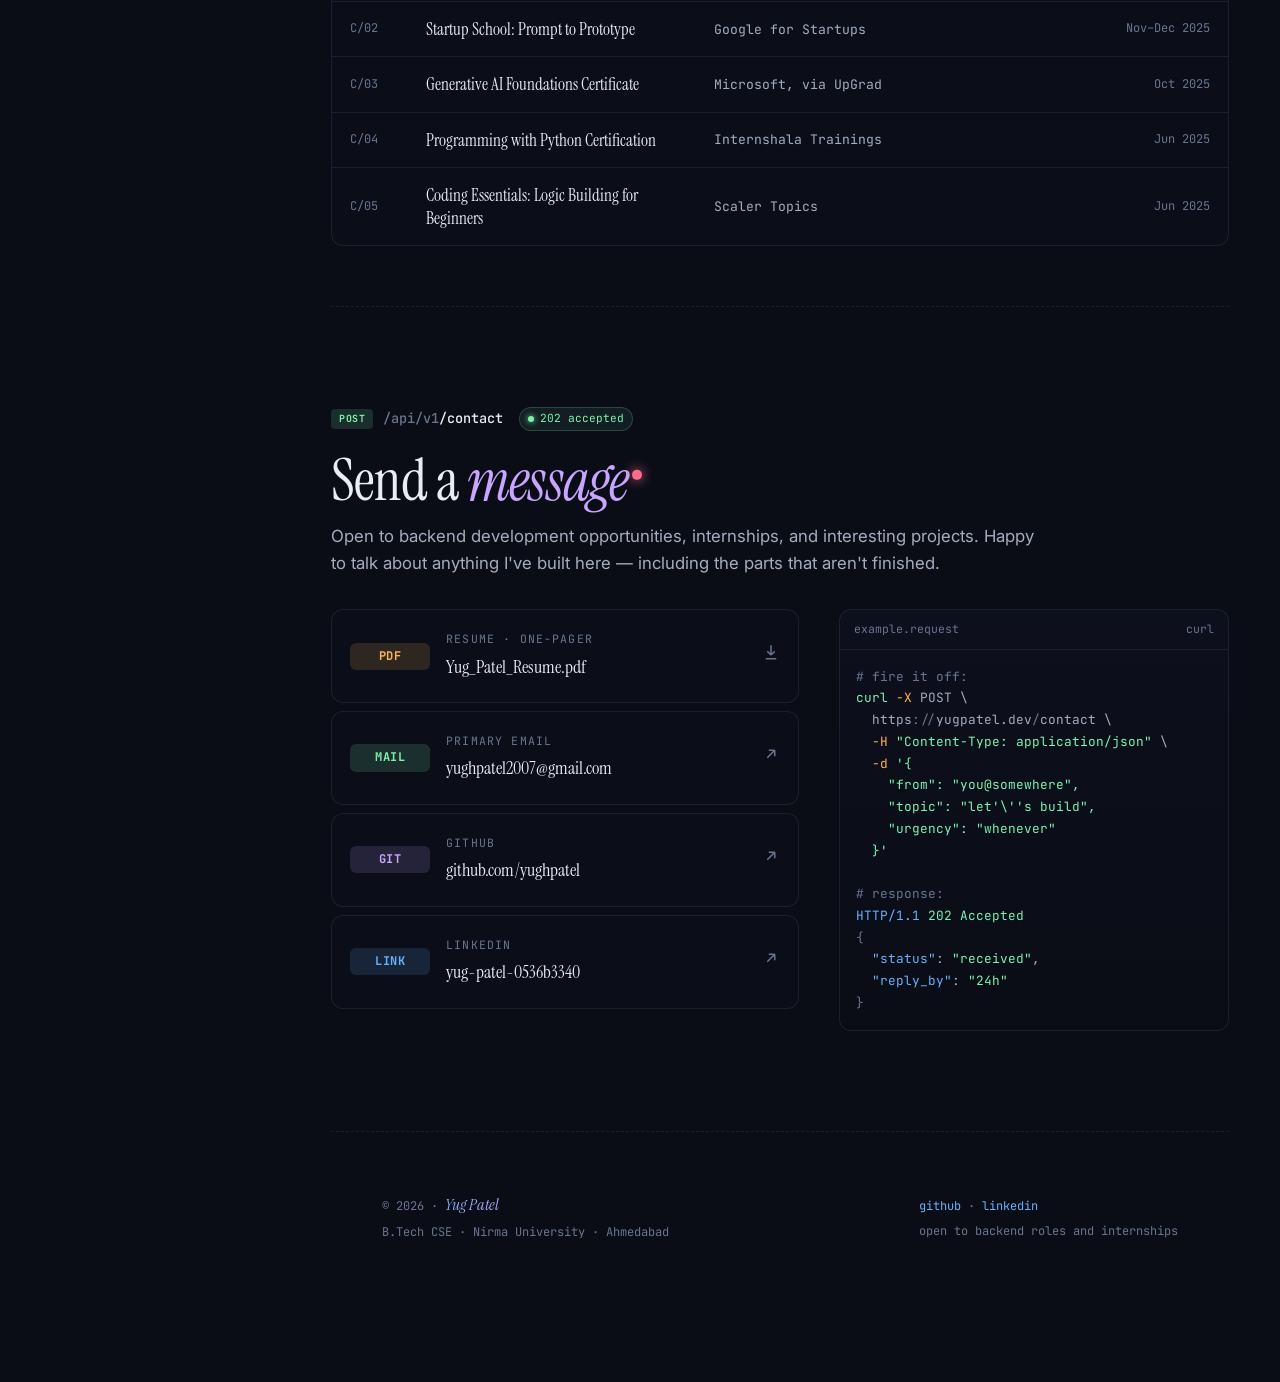
==== commit f8860b71: "Rewrite project and skills content for accuracy Align the site with what I can actually explain and " ====
--- a/index.html
+++ b/index.html
@@ -3,8 +3,8 @@
 <head>
 <meta charset="UTF-8">
 <meta name="viewport" content="width=device-width, initial-scale=1.0">
-<title>Yug Patel · SecOps + Backend · /api/v1</title>
-<meta name="description" content="Portfolio of Yug Patel — backend developer & cybersecurity student at Nirma University. Rendered as live API documentation.">
+<title>Yug Patel · Portfolio Website · /api/v1</title>
+<meta name="description" content="Portfolio of Yug Patel — Computer Science student at Nirma University, focused on backend development with a growing interest in cybersecurity.">
 <link rel="preconnect" href="https://fonts.googleapis.com">
 <link rel="preconnect" href="https://fonts.gstatic.com" crossorigin>
 <link href="https://fonts.googleapis.com/css2?family=Instrument+Serif:ital@0;1&family=Inter:wght@300;400;500;600;700&family=JetBrains+Mono:wght@400;500;600;700&display=swap" rel="stylesheet">
@@ -27,14 +27,10 @@
     <span class="sep desktop-only">·</span>
     <span class="desktop-only">yug@dev :: portfolio.v3</span>
     <span class="sep desktop-only">·</span>
-    <span class="desktop-only">rev: <span id="revHash">a4f9c2</span></span>
-    <span class="sep desktop-only">·</span>
-    <span class="desktop-only">tls: <span style="color:var(--post)">strict</span></span>
-    <span class="sep desktop-only">·</span>
-    <span class="desktop-only">waf: <span style="color:var(--post)">enforced</span></span>
+    <span class="desktop-only">B.Tech CSE · Nirma University</span>
   </div>
   <div class="right">
-    <span class="desktop-only">latency <span id="latency">28</span>ms</span>
+    <span class="desktop-only">Ahmedabad, India</span>
     <span class="sep desktop-only">·</span>
     <span class="clock" id="clock">--:--:--</span>
   </div>
@@ -55,14 +51,14 @@
       <div class="sb-avatar">Y</div>
       <div class="sb-brand-text">
         <div class="sb-name">Yug Patel</div>
-        <div class="sb-handle">sec + backend · @yughpatel</div>
+        <div class="sb-handle">backend dev · @yughpatel</div>
       </div>
     </div>
 
     <div class="sb-meta">
       <div class="kv"><span class="k">status</span><span class="v ok">available</span></div>
-      <div class="kv"><span class="k">focus</span><span class="v">security · backend</span></div>
-      <div class="kv"><span class="k">clearance</span><span class="v"></span></div>
+      <div class="kv"><span class="k">focus</span><span class="v">backend dev</span></div>
+      <div class="kv"><span class="k">learning</span><span class="v">cybersecurity</span></div>
       <div class="kv"><span class="k">based</span><span class="v">Ahmedabad</span></div>
     </div>
 
@@ -72,7 +68,7 @@
         <div class="sb-indicator" id="sbIndicator"></div>
         <li><a href="#root" data-target="root"><span class="method get">GET</span><span class="path">/</span></a></li>
         <li><a href="#whoami" data-target="whoami"><span class="method get">GET</span><span class="path">/whoami</span></a></li>
-        <li><a href="#security" data-target="security"><span class="method del">SCAN</span><span class="path">/security</span></a></li>
+        <li><a href="#direction" data-target="direction"><span class="method put">WIP</span><span class="path">/direction</span></a></li>
         <li><a href="#projects" data-target="projects"><span class="method get">GET</span><span class="path">/projects</span></a></li>
         <li><a href="#skills" data-target="skills"><span class="method get">GET</span><span class="path">/skills</span></a></li>
         <li><a href="#experience" data-target="experience"><span class="method get">GET</span><span class="path">/experience</span></a></li>
@@ -82,10 +78,10 @@
     </div>
 
     <div class="sb-footer">
-      <div class="kv"><span>ioc sigs</span><span class="v" style="color:var(--del)">1,247</span></div>
-      <div class="kv"><span>sims done</span><span class="v" style="color:var(--post)">3</span></div>
-      <div class="kv"><span>ctfs played</span><span class="v">actively</span></div>
-      <div class="kv"><span>uptime</span><span class="v" id="uptime">--</span></div>
+      <div class="kv"><span>semester</span><span class="v">3rd</span></div>
+      <div class="kv"><span>graduating</span><span class="v">2029</span></div>
+      <div class="kv"><span>merged PRs</span><span class="v" style="color:var(--post)">6</span></div>
+      <div class="kv"><span>at nirma</span><span class="v" id="uptime">--</span></div>
       <div class="kv"><span>coffee/day</span><span class="v">∞</span></div>
     </div>
   </aside>
@@ -99,14 +95,14 @@
     <section class="endpoint hero" id="root">
       <div class="hero-inner">
         <div class="hero-left">
-          <div class="hero-tag">portfolio · v1 · <span class="ok" style="color:var(--post)">200 OK</span> · <span style="color:var(--del)">threat model: aware</span></div>
+          <div class="hero-tag">portfolio · v1 · <span class="ok" style="color:var(--post)">200 OK</span></div>
           <h1 class="hero-name">Yug <span class="em">Patel</span></h1>
           <p class="hero-role">
-            <span class="sw" style="color:var(--del);background:rgba(255,107,138,0.08);border-color:rgba(255,107,138,0.18)">cybersecurity</span> <span style="color:var(--text-mute)">·</span>
             <span class="sw">backend</span> <span style="color:var(--text-mute)">·</span>
-            <span class="sw" style="color:var(--post);background:rgba(125,243,174,0.08);border-color:rgba(125,243,174,0.18)">log analysis</span>
+            <span class="sw">python</span> <span style="color:var(--text-mute)">·</span>
+            <span class="sw" style="color:var(--put);background:rgba(255,180,84,0.08);border-color:rgba(255,180,84,0.18)">learning security</span>
           </p>
-          <p class="hero-tagline">I build systems from the ground up — and I take them apart to understand what breaks. Security lives at both ends.</p>
+          <p class="hero-tagline">CS student at Nirma University. I build backend systems from scratch because using a tool and understanding it are different things.</p>
           <div class="hero-cta">
             <a href="#projects" class="btn primary">
               <svg viewBox="0 0 24 24" fill="none" stroke="currentColor" stroke-width="2.2"><path d="M5 12h14M13 5l7 7-7 7"/></svg>
@@ -142,20 +138,20 @@
       <!-- Live-stats strip -->
       <div class="hero-strip reveal">
         <div class="strip-cell">
-          <div class="strip-k">primary focus</div>
-          <div class="strip-v" style="color:var(--del)">SecOps</div>
+          <div class="strip-k">focus</div>
+          <div class="strip-v">Backend</div>
         </div>
         <div class="strip-cell">
-          <div class="strip-k">cyber sims</div>
-          <div class="strip-v" data-counter="3"><span class="c">0</span><span class="u">firms</span></div>
+          <div class="strip-k">projects</div>
+          <div class="strip-v" data-counter="5"><span class="c">0</span><span class="u">built</span></div>
         </div>
         <div class="strip-cell">
-          <div class="strip-k">attack signatures</div>
-          <div class="strip-v" data-counter="12"><span class="c">0</span><span class="u">+ known</span></div>
+          <div class="strip-k">merged PRs</div>
+          <div class="strip-v" data-counter="6"><span class="c">0</span><span class="u">GSSoC'26</span></div>
         </div>
         <div class="strip-cell">
-          <div class="strip-k">shipped tools</div>
-          <div class="strip-v" data-counter="2"><span class="c">0</span><span class="u">security</span></div>
+          <div class="strip-k">semester</div>
+          <div class="strip-v" data-counter="3"><span class="c">0</span><span class="u">of 8</span></div>
         </div>
       </div>
     </section>
@@ -172,9 +168,10 @@
 
       <div class="two-col">
         <div class="prose reveal d3">
-          <p><span class="drop">I</span>'m a <strong>Computer Science student at Nirma University</strong> drawn to how systems <em>fail</em> — how data leaks, how APIs get abused, how a single misconfigured header opens the door. Understanding attack surfaces is the same thing as understanding the system, just from the other side.</p>
-          <p>My focus sits at the seam between <strong>backend engineering</strong> and <strong>cybersecurity</strong>: FastAPI and Flask for the systems I build, and <em>log analysis</em>, <em>network threat detection</em>, and <em>ML-driven intrusion detection</em> for the systems I audit. I've completed cyber job simulations with <strong>Tata</strong>, <strong>Mastercard</strong>, and <strong>Deloitte</strong> to sharpen the analyst side.</p>
-          <p>Before university, I represented <strong>Kuwait's U19 national cricket team</strong> and worked as an event photographer. Both taught me to stay composed under pressure and read a situation fast — the exact instincts that make a good incident responder.</p>
+          <p><span class="drop">I</span>'m a <strong>Computer Science student at Nirma University</strong>, currently in my third semester and graduating in 2029. Most of what I work on is <strong>backend development</strong> — APIs, database schemas, and authentication.</p>
+          <p>I prefer understanding systems at a fundamental level over just using tools. That is why <em>LedgerLines</em> is written from scratch instead of following a tutorial: designing the schema myself and getting authentication right is the part I actually learn from.</p>
+          <p>My direction is shifting toward <strong>cybersecurity</strong>. I want to be straight about where that stands — it is an interest I am actively building toward, not expertise I already have. So far it is coursework fundamentals and a KNN classifier for intrusion detection, and there is a lot I still need to learn.</p>
+          <p>Outside of code, I represented <strong>Kuwait's U19 national cricket team</strong> as a medium-pace bowler, and I do freelance event photography.</p>
         </div>
 
         <div class="response reveal d4">
@@ -188,17 +185,17 @@
           <div class="rsp-body">
 <span class="p">{</span>
 <span class="indent"><span class="k">"name"</span><span class="p">:</span> <span class="s">"Yug Patel"</span><span class="p">,</span></span>
-<span class="indent"><span class="k">"role"</span><span class="p">:</span> <span class="s">"Security · Backend"</span><span class="p">,</span></span>
+<span class="indent"><span class="k">"role"</span><span class="p">:</span> <span class="s">"CS student · backend dev"</span><span class="p">,</span></span>
 <span class="indent"><span class="k">"education"</span><span class="p">: {</span></span>
 <span class="indent" style="margin-left:3em"><span class="k">"institution"</span><span class="p">:</span> <span class="s">"Nirma University"</span><span class="p">,</span></span>
 <span class="indent" style="margin-left:3em"><span class="k">"degree"</span><span class="p">:</span> <span class="s">"BTech CSE"</span><span class="p">,</span></span>
+<span class="indent" style="margin-left:3em"><span class="k">"semester"</span><span class="p">:</span> <span class="n">3</span><span class="p">,</span></span>
 <span class="indent" style="margin-left:3em"><span class="k">"years"</span><span class="p">:</span> <span class="s">"2025—2029"</span></span>
 <span class="indent"><span class="p">},</span></span>
-<span class="indent"><span class="k">"focus"</span><span class="p">: [</span></span>
-<span class="indent" style="margin-left:3em"><span class="s">"log-analysis"</span><span class="p">,</span> <span class="s">"IDS"</span><span class="p">,</span></span>
-<span class="indent" style="margin-left:3em"><span class="s">"AppSec"</span><span class="p">,</span> <span class="s">"secure APIs"</span></span>
+<span class="indent"><span class="k">"building"</span><span class="p">: [</span></span>
+<span class="indent" style="margin-left:3em"><span class="s">"APIs"</span><span class="p">,</span> <span class="s">"schemas"</span><span class="p">,</span> <span class="s">"auth"</span></span>
 <span class="indent"><span class="p">],</span></span>
-<span class="indent"><span class="k">"cyber_sims"</span><span class="p">: [</span><span class="s">"Tata"</span><span class="p">,</span> <span class="s">"Mastercard"</span><span class="p">,</span> <span class="s">"Deloitte"</span><span class="p">],</span></span>
+<span class="indent"><span class="k">"learning"</span><span class="p">:</span> <span class="s">"cybersecurity"</span><span class="p">,</span></span>
 <span class="indent"><span class="k">"origin"</span><span class="p">:</span> <span class="s">"Kuwait"</span><span class="p">,</span></span>
 <span class="indent"><span class="k">"based"</span><span class="p">:</span> <span class="s">"Ahmedabad, India"</span><span class="p">,</span></span>
 <span class="indent"><span class="k">"past_lives"</span><span class="p">: [</span></span>
@@ -213,109 +210,86 @@
 
       <div class="info-row">
         <div class="info-card reveal d1">
-          <div class="info-k">primary focus</div>
-          <div class="info-v" style="color:var(--del)">Cybersecurity <span class="mono" style="color:var(--text-mid)">· AppSec + logs</span></div>
+          <div class="info-k">focus</div>
+          <div class="info-v">Backend Development <span class="mono">· FastAPI</span></div>
         </div>
         <div class="info-card reveal d2">
-          <div class="info-k">secondary</div>
-          <div class="info-v">Backend Engineering <span class="mono">· FastAPI</span></div>
+          <div class="info-k">building toward</div>
+          <div class="info-v" style="color:var(--put)">Cybersecurity <span class="mono" style="color:var(--text-mid)">· interest area</span></div>
         </div>
         <div class="info-card reveal d3">
           <div class="info-k">currently</div>
-          <div class="info-v">B.Tech CSE <span class="mono">· Nirma University</span></div>
+          <div class="info-v">3rd semester <span class="mono">· Nirma University</span></div>
         </div>
         <div class="info-card reveal d4">
-          <div class="info-k">cyber sims</div>
-          <div class="info-v">3 completed <span class="mono">· Tata · MC · Deloitte</span></div>
-        </div>
-      </div>
-    </section>
-
-    <!-- SECURITY -->
-    <section class="endpoint" id="security">
-      <div class="ep-header reveal">
-        <span class="method del">SCAN</span>
-        <span class="path"><span class="p1">/api/v1</span>/security</span>
-        <span class="ep-status">200 OK · CTF-ready</span>
-      </div>
-      <h2 class="ep-title reveal d1">Read the packet, <em>understand the attack</em><span class="accent-dot"></span></h2>
-      <p class="ep-desc reveal d2">Security isn't a checkbox for me — it's how I read a system. I'm drawn to <code>log analysis</code>, <code>network defense</code>, and using <code>ML</code> to spot the traffic that doesn't belong. Three simulations at real firms, two shipped tools, one deepening interest.</p>
-
-      <div class="two-col">
-        <div>
-          <div class="sec-grid reveal d3">
-            <div class="sec-card" style="--sc-color: var(--del);">
-              <div class="sec-head">
-                <span class="sec-label">log analysis</span>
-                <span class="sec-ref">P/02</span>
-              </div>
-              <div class="sec-title">TraceBack</div>
-              <p class="sec-desc">AI-assisted log analyzer that reads Apache and auth logs, detects brute-force, SQLi, and XSS patterns, and explains them in plain language.</p>
-              <div class="sec-tags">
-                <span class="chip hi">Python</span>
-                <span class="chip hi">Streamlit</span>
-                <span class="chip">Gemini</span>
-              </div>
-              <div style="margin-top:10px;padding-top:10px;border-top:1px dashed var(--border);font-family:var(--mono);font-size:0.68rem;color:var(--text-mute);letter-spacing:0.05em;">
-                <span style="color:var(--del)">MITRE:</span> T1110 · T1190 · T1059 &nbsp;<span style="color:var(--text-mute)">·</span>&nbsp; <span style="color:var(--put)">CWE:</span> 89 · 79
-              </div>
-            </div>
-
-            <div class="sec-card" style="--sc-color: var(--get);">
-              <div class="sec-head">
-                <span class="sec-label">network IDS · ML</span>
-                <span class="sec-ref">P/03</span>
-              </div>
-              <div class="sec-title">NetGuard</div>
-              <p class="sec-desc">KNN classifier trained on NSL-KDD to flag anomalous traffic. Tuned across k-values and distance metrics, evaluated on precision/recall + false-positive tolerance.</p>
-              <div class="sec-tags">
-                <span class="chip hi">scikit-learn</span>
-                <span class="chip hi">NSL-KDD</span>
-                <span class="chip">KNN</span>
-              </div>
-              <div style="margin-top:10px;padding-top:10px;border-top:1px dashed var(--border);font-family:var(--mono);font-size:0.68rem;color:var(--text-mute);letter-spacing:0.05em;">
-                <span style="color:var(--del)">MITRE:</span> T1046 · T1595 &nbsp;<span style="color:var(--text-mute)">·</span>&nbsp; <span style="color:var(--put)">detects:</span> DoS · Probe · U2R · R2L
-              </div>
-            </div>
-
-            <div class="sec-card" style="--sc-color: var(--put);">
-              <div class="sec-head">
-                <span class="sec-label">simulations</span>
-                <span class="sec-ref">3 completed</span>
-              </div>
-              <div class="sec-title">Cyber Job Sims</div>
-              <p class="sec-desc">Real-firm virtual experiences: Tata Cyber Analyst, Mastercard Cybersecurity, Deloitte Australia Cyber — end-to-end reading logs, mapping alerts, and writing incident reports.</p>
-              <div class="sec-tags">
-                <span class="chip hi">Tata</span>
-                <span class="chip hi">Mastercard</span>
-                <span class="chip hi">Deloitte</span>
-              </div>
-            </div>
-
-            <div class="sec-card" style="--sc-color: var(--post);">
-              <div class="sec-head">
-                <span class="sec-label">focus areas</span>
-                <span class="sec-ref">next 12 mo</span>
-              </div>
-              <div class="sec-title">Where I'm heading</div>
-              <p class="sec-desc">Application security · web attack surfaces · SIEM tuning · deeper ML for anomaly detection · CTF play. Long-term: hardened backends that fail closed, not open.</p>
-              <div class="sec-tags">
-                <span class="chip">AppSec</span>
-                <span class="chip">SIEM</span>
-                <span class="chip">CTF</span>
-                <span class="chip">Cryptography</span>
-              </div>
-            </div>
-          </div>
-        </div>
-
-        <div class="threat-feed reveal d4" aria-hidden="true">
-          <div class="tf-head">
-            <span>threat_feed · sample output</span>
-            <span class="live-pill">LIVE</span>
-          </div>
-          <div class="tf-body">
-            <div class="tf-list" id="tfList"></div>
+          <div class="info-k">graduating</div>
+          <div class="info-v">2029 <span class="mono">· B.Tech CSE</span></div>
+        </div>
+      </div>
+    </section>
+
+    <!-- DIRECTION -->
+    <section class="endpoint" id="direction">
+      <div class="ep-header reveal">
+        <span class="method put">WIP</span>
+        <span class="path"><span class="p1">/api/v1</span>/direction</span>
+        <span class="ep-status">in progress</span>
+      </div>
+      <h2 class="ep-title reveal d1">Where I'm <em>heading</em><span class="accent-dot"></span></h2>
+      <p class="ep-desc reveal d2">I'd rather be accurate than impressive here. My career direction is moving toward cybersecurity, but I haven't started dedicated security work yet — so this section is about the gap between where I am and where I'm going, not a claim to expertise.</p>
+
+      <div class="sec-grid reveal d3">
+        <div class="sec-card" style="--sc-color: var(--post);">
+          <div class="sec-head">
+            <span class="sec-label">where I am now</span>
+            <span class="sec-ref">actual</span>
+          </div>
+          <div class="sec-title">Backend development</div>
+          <p class="sec-desc">This is the part I can defend. Building APIs with FastAPI, designing relational schemas, handling authentication properly, and validating requests and responses — mostly through LedgerLines, which I'm writing from scratch.</p>
+          <div class="sec-tags">
+            <span class="chip hi">FastAPI</span>
+            <span class="chip hi">PostgreSQL</span>
+            <span class="chip hi">SQLAlchemy</span>
+            <span class="chip">JWT</span>
+          </div>
+        </div>
+
+        <div class="sec-card" style="--sc-color: var(--put);">
+          <div class="sec-head">
+            <span class="sec-label">security exposure so far</span>
+            <span class="sec-ref">limited</span>
+          </div>
+          <div class="sec-title">What I've actually touched</div>
+          <p class="sec-desc">Networking and cybersecurity fundamentals from coursework, plus one KNN classifier for intrusion detection that I reused for log analysis. That's the honest extent of it — a starting point, not a track record.</p>
+          <div class="sec-tags">
+            <span class="chip">Networking Fundamentals</span>
+            <span class="chip">Cybersecurity Fundamentals</span>
+          </div>
+        </div>
+
+        <div class="sec-card" style="--sc-color: var(--get);">
+          <div class="sec-head">
+            <span class="sec-label">next</span>
+            <span class="sec-ref">learning</span>
+          </div>
+          <div class="sec-title">What I'm working on</div>
+          <p class="sec-desc">Finishing NetGuard's evaluation properly — confusion matrix and full metrics rather than a single accuracy number — and looking at retraining on a more modern dataset. Beyond that, building real depth in security rather than collecting surface-level credentials.</p>
+          <div class="sec-tags">
+            <span class="chip">Model evaluation</span>
+            <span class="chip">CIC-IDS2017/2018</span>
+          </div>
+        </div>
+
+        <div class="sec-card" style="--sc-color: var(--accent);">
+          <div class="sec-head">
+            <span class="sec-label">how I work</span>
+            <span class="sec-ref">approach</span>
+          </div>
+          <div class="sec-title">Understand it, don't just use it</div>
+          <p class="sec-desc">I build things from scratch rather than following tutorials because the point is understanding the system, not producing the artifact. It's slower, and it means I have fewer finished projects than I could — but I can explain every part of the ones I have.</p>
+          <div class="sec-tags">
+            <span class="chip">3rd semester</span>
+            <span class="chip">Graduating 2029</span>
           </div>
         </div>
       </div>
@@ -326,10 +300,10 @@
       <div class="ep-header reveal">
         <span class="method get">GET</span>
         <span class="path"><span class="p1">/api/v1</span>/projects</span>
-        <span class="ep-status">200 OK · returned 4</span>
-      </div>
-      <h2 class="ep-title reveal d1">Systems <em>built + audited</em><span class="accent-dot"></span></h2>
-      <p class="ep-desc reveal d2">Security tools first — a log analyzer and an ML intrusion detector — then the backend platforms behind them. Rows tagged <code class="method del" style="background:rgba(255,107,138,0.14);border:1px solid rgba(255,107,138,0.2);color:var(--del);padding:1px 6px">SCAN</code> are the security work. Tap any row for the full write-up.</p>
+        <span class="ep-status">200 OK · returned 5</span>
+      </div>
+      <h2 class="ep-title reveal d1">What I've <em>actually built</em><span class="accent-dot"></span></h2>
+      <p class="ep-desc reveal d2">Five projects — coursework, a community platform, a team hackathon build, and one I'm writing from scratch. Tap any row for the full write-up, including what's still unfinished.</p>
 
       <div class="projects-list reveal d3" id="projectsList"></div>
     </section>
@@ -342,7 +316,7 @@
         <span class="ep-status">200 OK · grouped</span>
       </div>
       <h2 class="ep-title reveal d1">The <em>toolkit</em></h2>
-      <p class="ep-desc reveal d2">Languages, frameworks, and domains I actually use — no proficiency bars, no theater. Just what's on my daily <code>PATH</code>.</p>
+      <p class="ep-desc reveal d2">What I can actually work with and explain. No proficiency bars — a percentage next to a language name doesn't mean anything. If something isn't listed here, I haven't used it enough to claim it.</p>
 
       <div class="skills-groups reveal d3" id="skillsGroups"></div>
     </section>
@@ -365,10 +339,10 @@
       <div class="ep-header reveal">
         <span class="method get">GET</span>
         <span class="path"><span class="p1">/api/v1</span>/credentials</span>
-        <span class="ep-status">200 OK · 10 items</span>
+        <span class="ep-status">200 OK · 5 items</span>
       </div>
       <h2 class="ep-title reveal d1">Verified <em>certifications</em></h2>
-      <p class="ep-desc reveal d2">Courses, simulations, and hackathons — verifiable through their respective issuers.</p>
+      <p class="ep-desc reveal d2">Courses I completed and can speak to, verifiable through their issuers.</p>
 
       <div class="creds-table reveal d3">
         <div class="creds-header">
@@ -389,7 +363,7 @@
         <span class="ep-status">202 accepted</span>
       </div>
       <h2 class="ep-title reveal d1">Send a <em>message</em><span class="accent-dot"></span></h2>
-      <p class="ep-desc reveal d2">Backend engineering work, security research, an interesting side project — my inbox reads all of them.</p>
+      <p class="ep-desc reveal d2">Open to backend development opportunities, internships, and interesting projects. Happy to talk about anything I've built here — including the parts that aren't finished.</p>
 
       <div class="contact-block">
         <div class="contact-links reveal d3">
@@ -463,28 +437,14 @@
     <footer class="footer">
       <div>
         <div>© <span id="year"></span> · <span class="grad">Yug Patel</span></div>
-        <div style="margin-top:6px; color: var(--text-mute)">crafted in vim + inertia · built for <span style="color:var(--post)">/dev/humans</span></div>
+        <div style="margin-top:6px; color: var(--text-mute)">B.Tech CSE · Nirma University · Ahmedabad</div>
       </div>
       <div>
-        <div>rev: a4f9c2 · <span style="color:var(--post)">deployed</span></div>
-        <div style="margin-top:6px;">powered by <span style="color:var(--get)">caffeine</span> and stubbornness</div>
+        <div><a href="https://github.com/yughpatel" target="_blank" rel="noopener" style="color:var(--get)">github</a> · <a href="https://linkedin.com/in/yug-patel-0536b3340" target="_blank" rel="noopener" style="color:var(--get)">linkedin</a></div>
+        <div style="margin-top:6px;">open to backend roles and internships</div>
       </div>
     </footer>
   </main>
-</div>
-
-<!-- Fixed security console (always visible) -->
-<div class="sec-con" id="secCon" aria-hidden="true">
-  <div class="sc-head">
-    <span class="sc-title">SEC-CON</span>
-    <button class="sc-close" id="scClose" aria-label="Dismiss">×</button>
-  </div>
-  <div class="sc-row"><span>mode</span><span class="v crit">DEFENSIVE</span></div>
-  <div class="sc-row"><span>sigs loaded</span><span class="v"><span id="scSigs">1247</span></span></div>
-  <div class="sc-row"><span>alerts (24h)</span><span class="v warn"><span id="scAlerts">42</span></span></div>
-  <div class="sc-row"><span>blocked</span><span class="v ok"><span id="scBlocked">41</span></span></div>
-  <div class="sc-row"><span>investigating</span><span class="v crit"><span id="scInv">1</span></span></div>
-  <div class="sc-mode">MONITORING · ARMED</div>
 </div>
 
 <!-- Drawer modal for project detail -->
--- a/style.css
+++ b/style.css
@@ -854,80 +854,6 @@
   gap: 6px;
 }
 
-/* Threat-feed ticker */
-.threat-feed {
-  border: 1px solid var(--border);
-  border-radius: 12px;
-  background: linear-gradient(180deg, rgba(14,18,32,0.7), rgba(10,13,22,0.7));
-  overflow: hidden;
-  font-family: var(--mono);
-  font-size: 0.78rem;
-}
-.tf-head {
-  display: flex;
-  justify-content: space-between;
-  align-items: center;
-  padding: 10px 14px;
-  border-bottom: 1px solid var(--border);
-  color: var(--text-mute);
-  font-size: 0.72rem;
-}
-.tf-head .live-pill {
-  display: inline-flex;
-  align-items: center;
-  gap: 6px;
-  color: var(--del);
-}
-.tf-head .live-pill::before {
-  content: '';
-  width: 6px; height: 6px;
-  border-radius: 50%;
-  background: var(--del);
-  box-shadow: 0 0 8px var(--del);
-  animation: blink 1.4s ease-in-out infinite;
-}
-.tf-body {
-  height: 168px;
-  overflow: hidden;
-  position: relative;
-  padding: 8px 14px;
-}
-.tf-list {
-  animation: tfScroll 24s linear infinite;
-}
-.tf-list:hover { animation-play-state: paused; }
-@keyframes tfScroll {
-  0%   { transform: translateY(0); }
-  100% { transform: translateY(-50%); }
-}
-.tf-item {
-  padding: 5px 0;
-  color: var(--text-mid);
-  display: grid;
-  grid-template-columns: 68px 90px 1fr auto;
-  gap: 10px;
-  align-items: center;
-  border-bottom: 1px dashed var(--border);
-}
-.tf-item:last-child { border-bottom: 0; }
-.tf-item .ts { color: var(--text-mute); font-size: 0.72rem; }
-.tf-item .sig { font-weight: 600; }
-.tf-item.sev-hi   .sig { color: var(--del); }
-.tf-item.sev-mid  .sig { color: var(--put); }
-.tf-item.sev-lo   .sig { color: var(--get); }
-.tf-item.sev-ok   .sig { color: var(--post); }
-.tf-item .payload { color: var(--text-mid); font-size: 0.75rem; overflow: hidden; text-overflow: ellipsis; white-space: nowrap; }
-.tf-item .verd {
-  font-size: 0.68rem;
-  padding: 1px 7px;
-  border-radius: 4px;
-  border: 1px solid var(--border);
-  color: var(--text-mute);
-}
-.tf-item.blocked .verd  { color: var(--post); border-color: rgba(125,243,174,0.24); }
-.tf-item.flagged .verd  { color: var(--put);  border-color: rgba(255,180,84,0.24); }
-.tf-item.critical .verd { color: var(--del);  border-color: rgba(255,107,138,0.24); }
-
 /* ============================================================
    PROJECTS
    ============================================================ */
@@ -1290,6 +1216,15 @@
   background: rgba(122, 141, 174, 0.08);
   transform: translateY(-1px);
 }
+.sg-note {
+  margin-top: 14px;
+  padding-top: 12px;
+  border-top: 1px dashed var(--border);
+  font-size: 0.82rem;
+  line-height: 1.5;
+  color: var(--text-mute);
+  font-style: italic;
+}
 
 /* ============================================================
    EXPERIENCE (changelog)
@@ -1521,83 +1456,6 @@
   white-space: pre;
   color: var(--text-mid);
 }
-
-/* ============================================================
-   SEC-CON WIDGET (fixed corner)
-   ============================================================ */
-.sec-con {
-  position: fixed;
-  bottom: 16px; right: 16px;
-  z-index: 80;
-  width: 232px;
-  padding: 10px 12px;
-  border: 1px solid var(--border-strong);
-  border-radius: 10px;
-  background: linear-gradient(180deg, rgba(20, 8, 14, 0.9), rgba(10, 13, 22, 0.9));
-  backdrop-filter: blur(12px);
-  -webkit-backdrop-filter: blur(12px);
-  font-family: var(--mono);
-  font-size: 0.7rem;
-  color: var(--text-mid);
-  box-shadow: 0 12px 40px rgba(0, 0, 0, 0.5), 0 0 24px rgba(255, 107, 138, 0.08);
-  transform: translateY(0);
-  transition: transform 0.4s ease, opacity 0.3s ease;
-}
-.sec-con.hide { transform: translateY(140%); opacity: 0; pointer-events: none; }
-.sc-head {
-  display: flex;
-  justify-content: space-between;
-  align-items: center;
-  margin-bottom: 8px;
-  padding-bottom: 6px;
-  border-bottom: 1px dashed var(--border);
-}
-.sc-title {
-  font-weight: 700;
-  color: var(--del);
-  letter-spacing: 0.1em;
-  display: inline-flex;
-  align-items: center;
-  gap: 6px;
-}
-.sc-title::before {
-  content: '';
-  width: 6px; height: 6px;
-  border-radius: 50%;
-  background: var(--del);
-  box-shadow: 0 0 8px var(--del);
-  animation: blink 1.6s ease-in-out infinite;
-}
-.sc-close {
-  background: transparent;
-  border: none;
-  color: var(--text-mute);
-  cursor: pointer;
-  font-family: var(--mono);
-  font-size: 0.75rem;
-  padding: 0 4px;
-}
-.sc-close:hover { color: var(--text); }
-.sc-row {
-  display: flex;
-  justify-content: space-between;
-  padding: 2px 0;
-  color: var(--text-mute);
-}
-.sc-row .v { color: var(--text); font-variant-numeric: tabular-nums; }
-.sc-row .v.ok { color: var(--post); }
-.sc-row .v.warn { color: var(--put); }
-.sc-row .v.crit { color: var(--del); }
-.sc-mode {
-  margin-top: 6px;
-  padding-top: 6px;
-  border-top: 1px dashed var(--border);
-  text-align: center;
-  color: var(--del);
-  letter-spacing: 0.15em;
-  font-size: 0.68rem;
-}
-@media (max-width: 560px) { .sec-con { display: none; } }
 
 /* ============================================================
    FOOTER
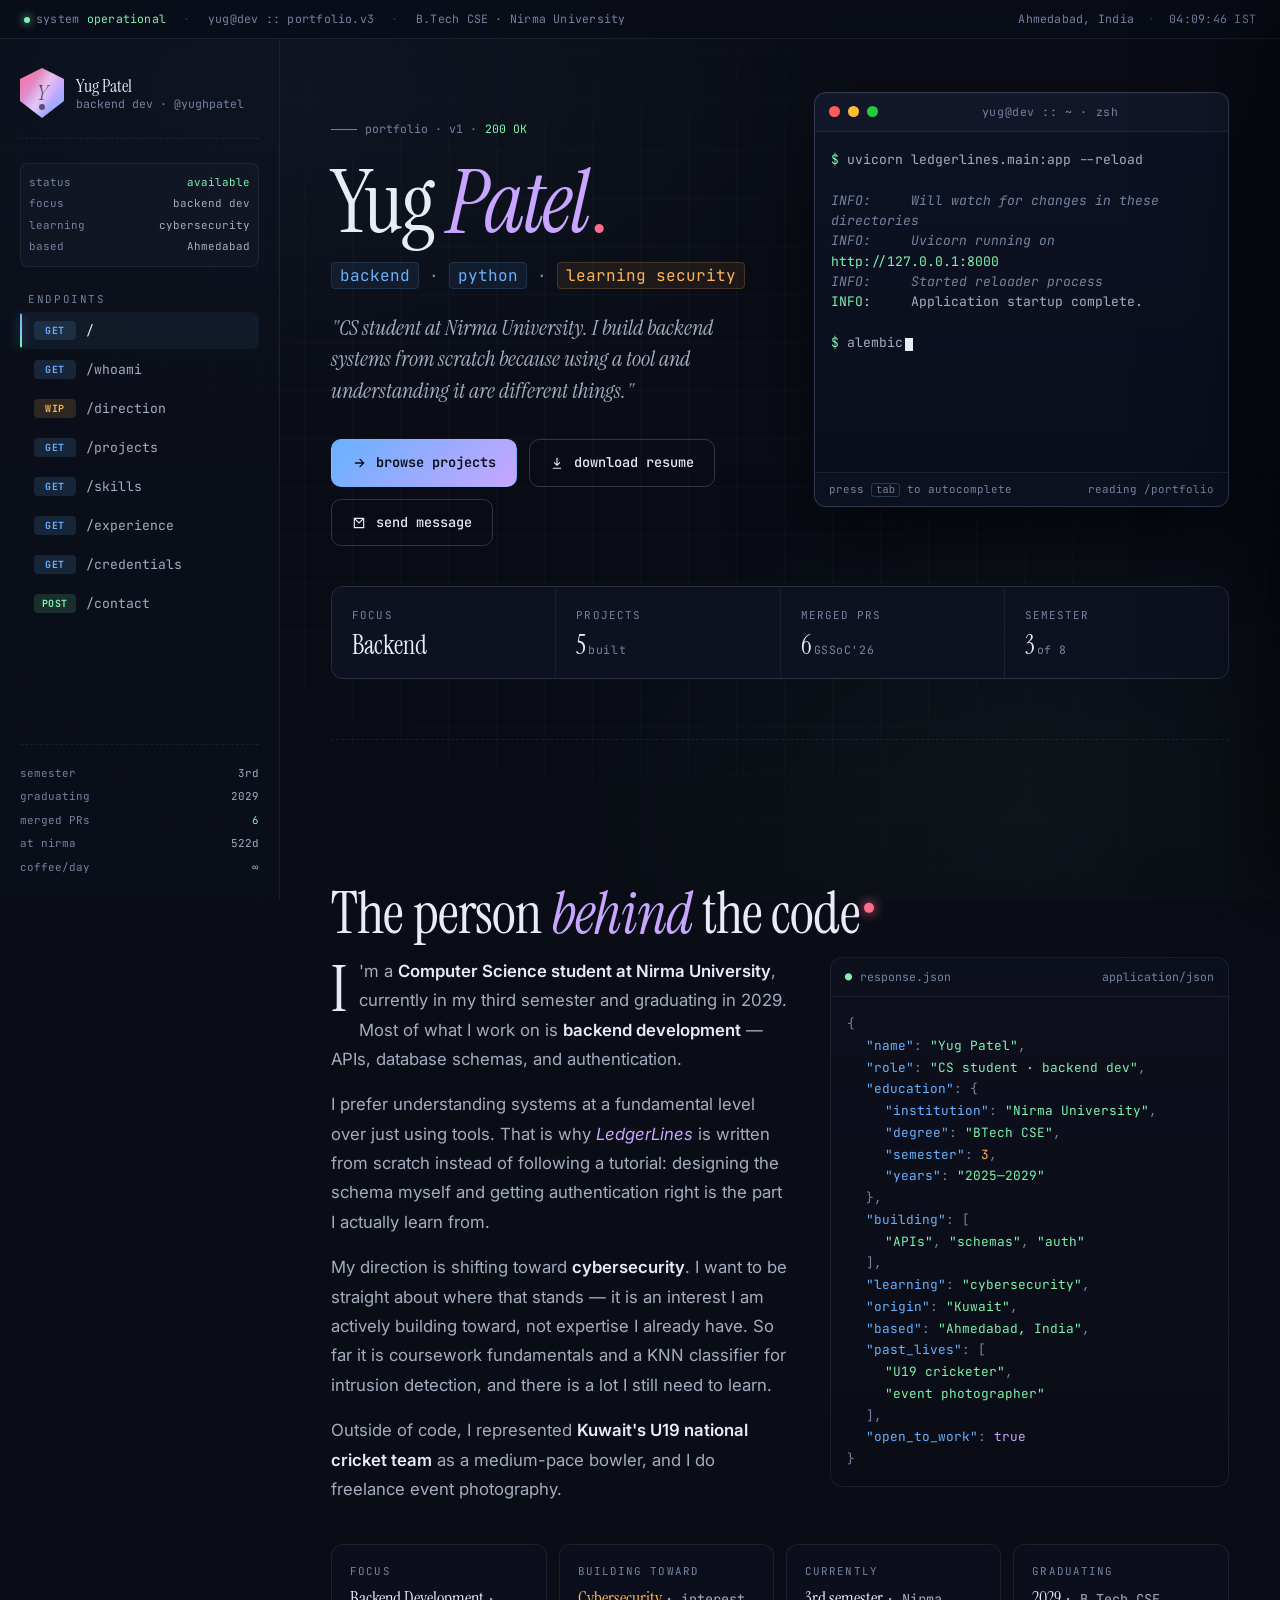
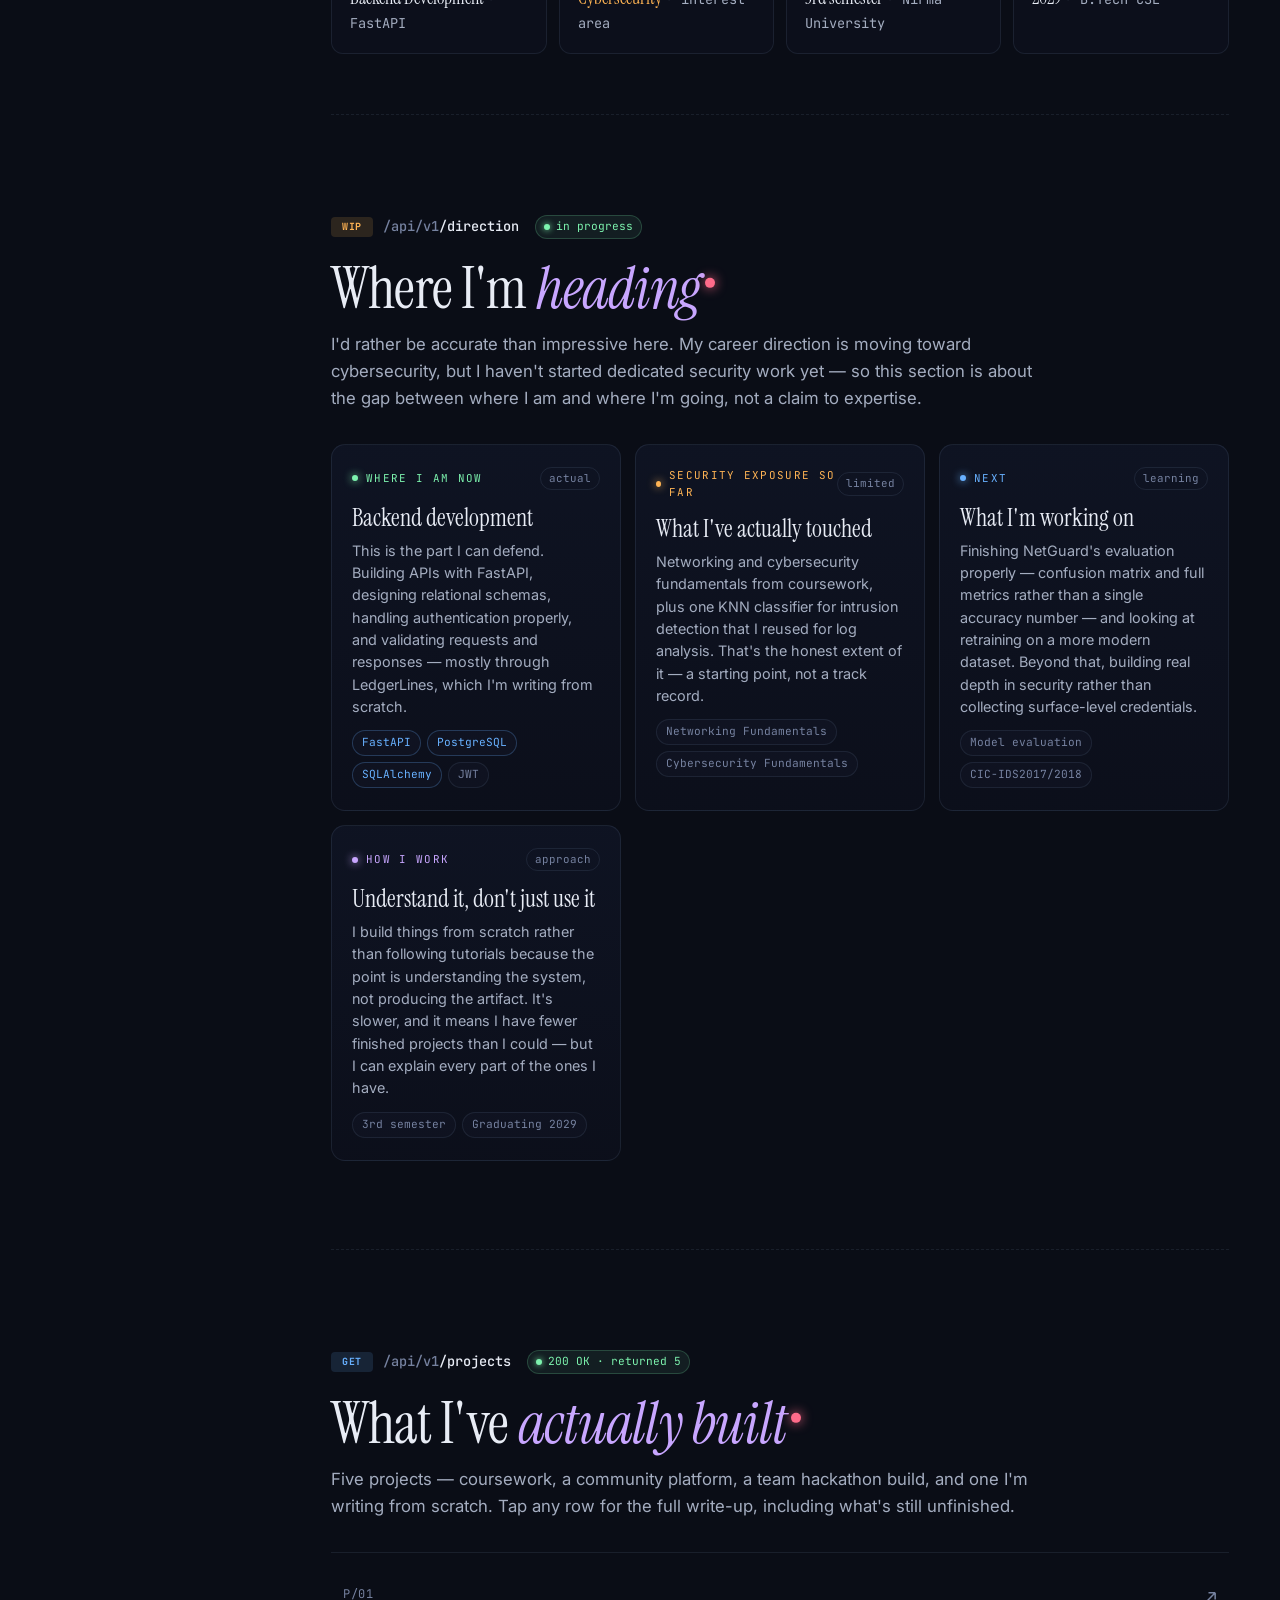
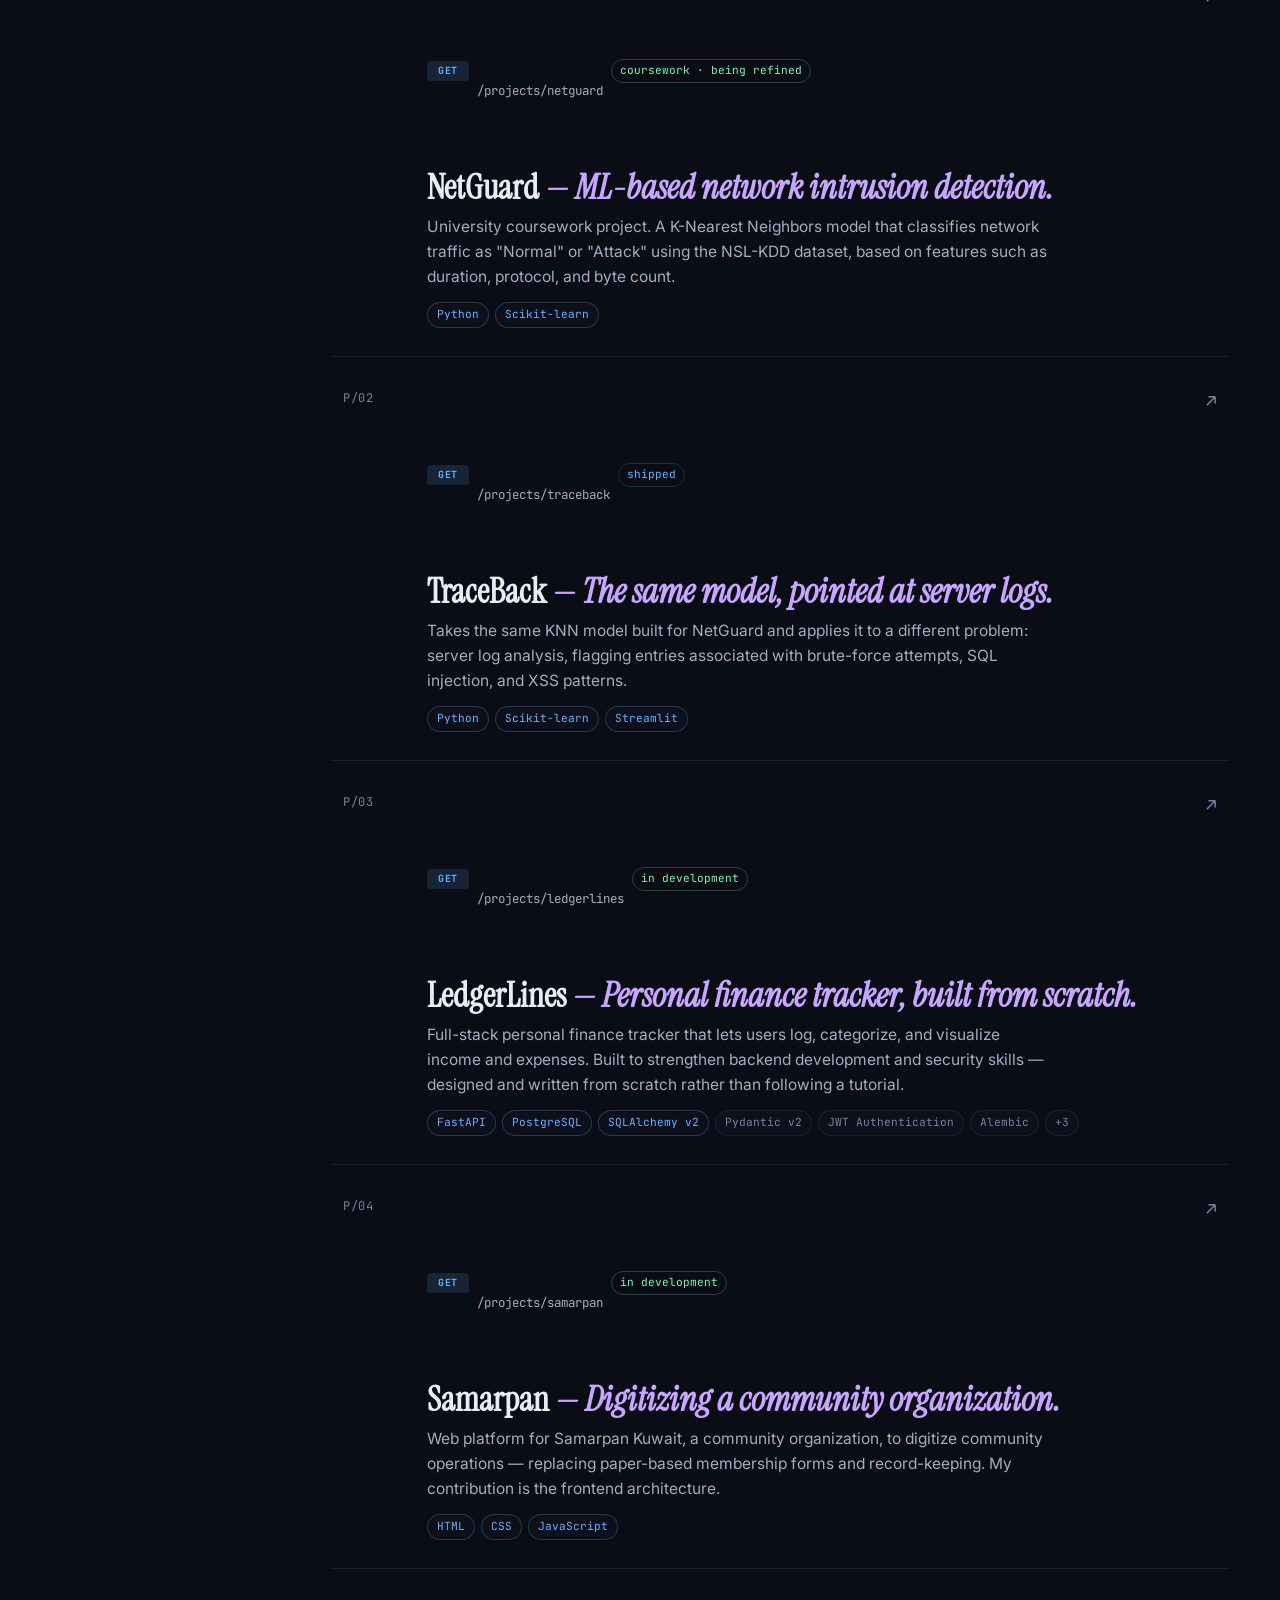
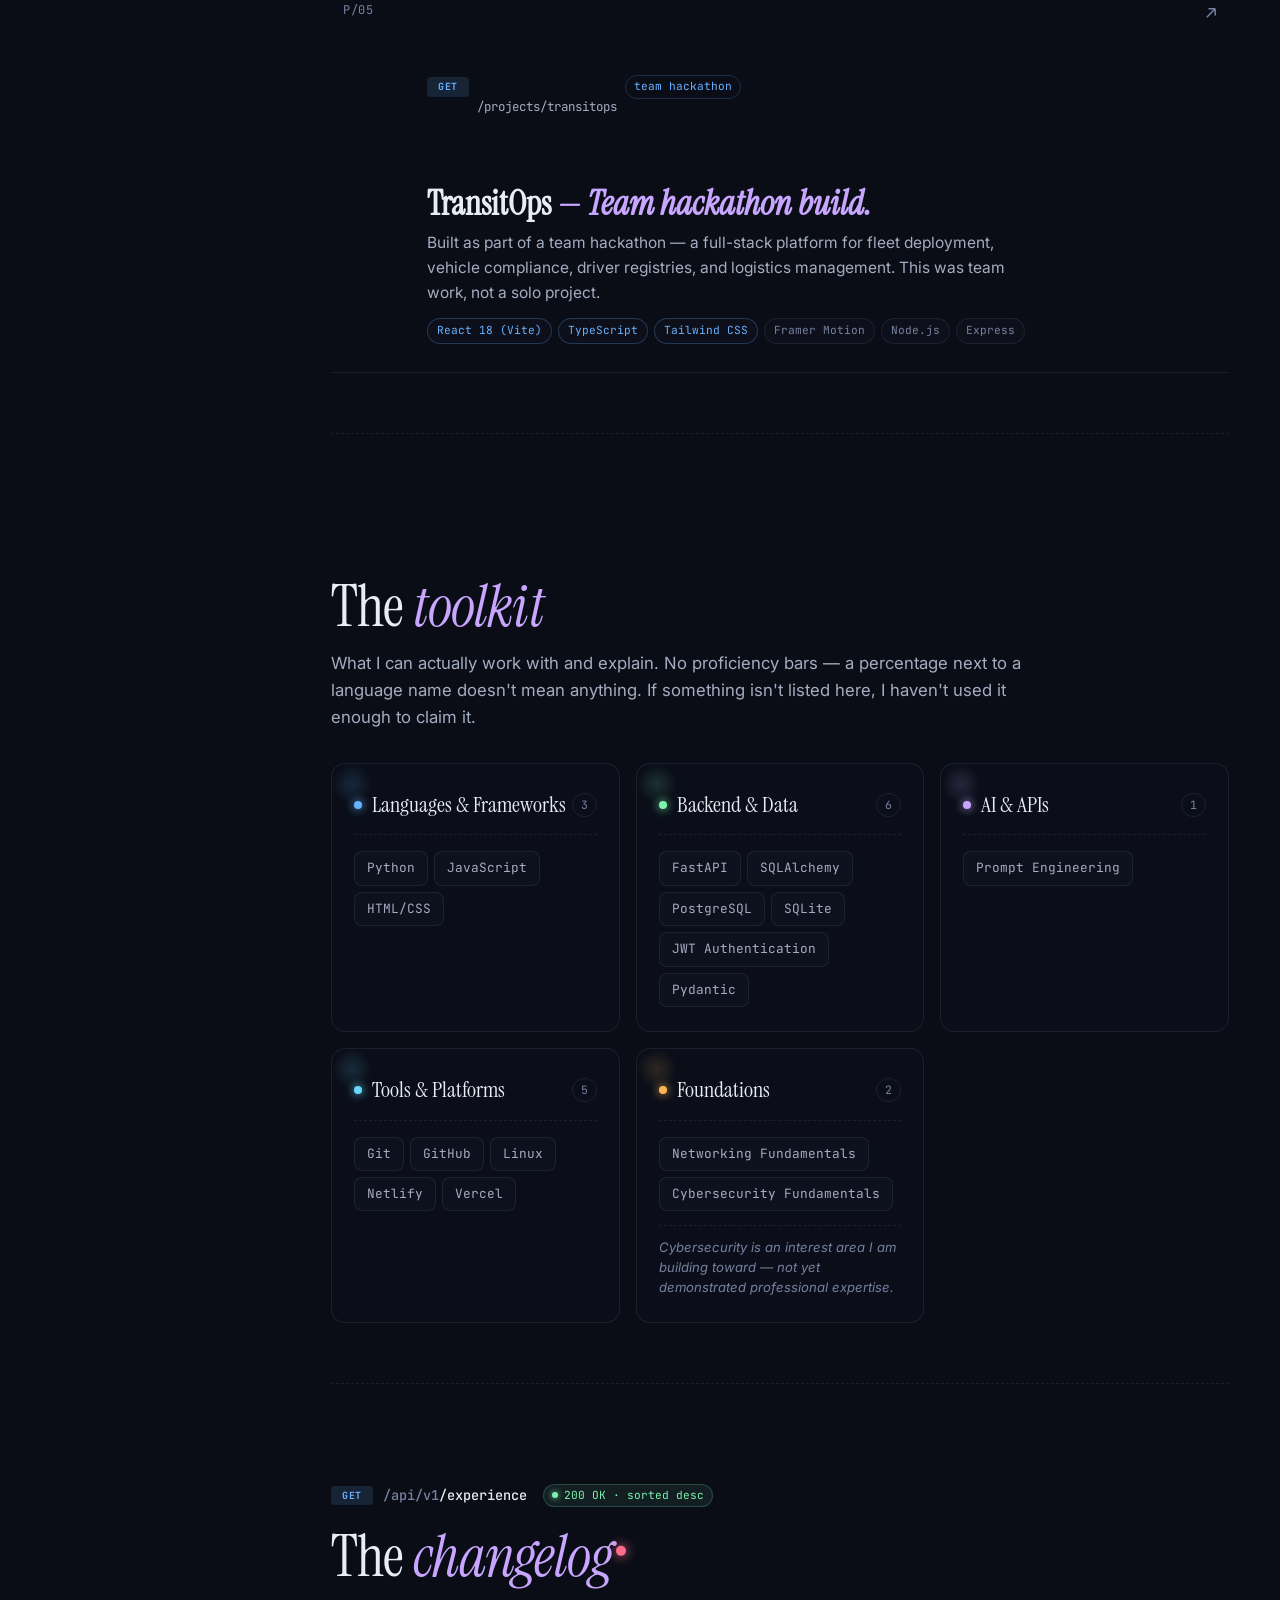
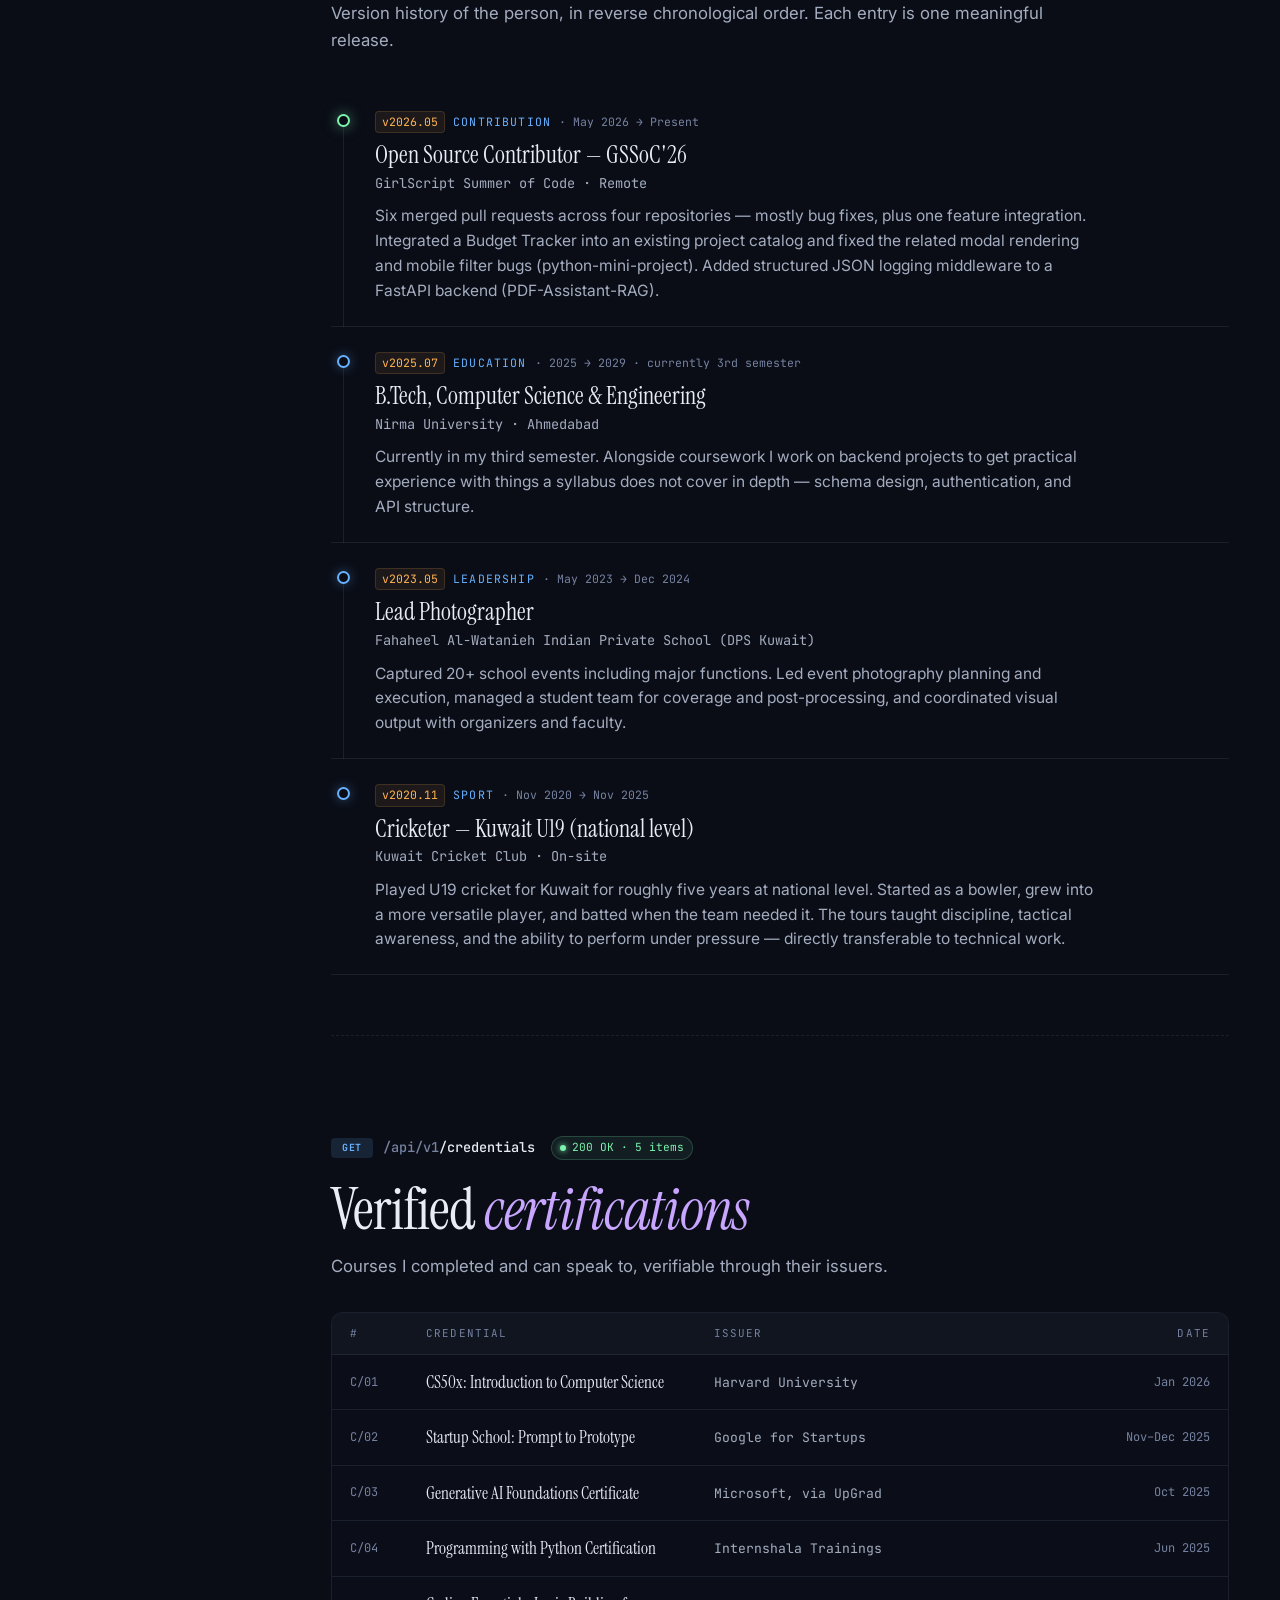
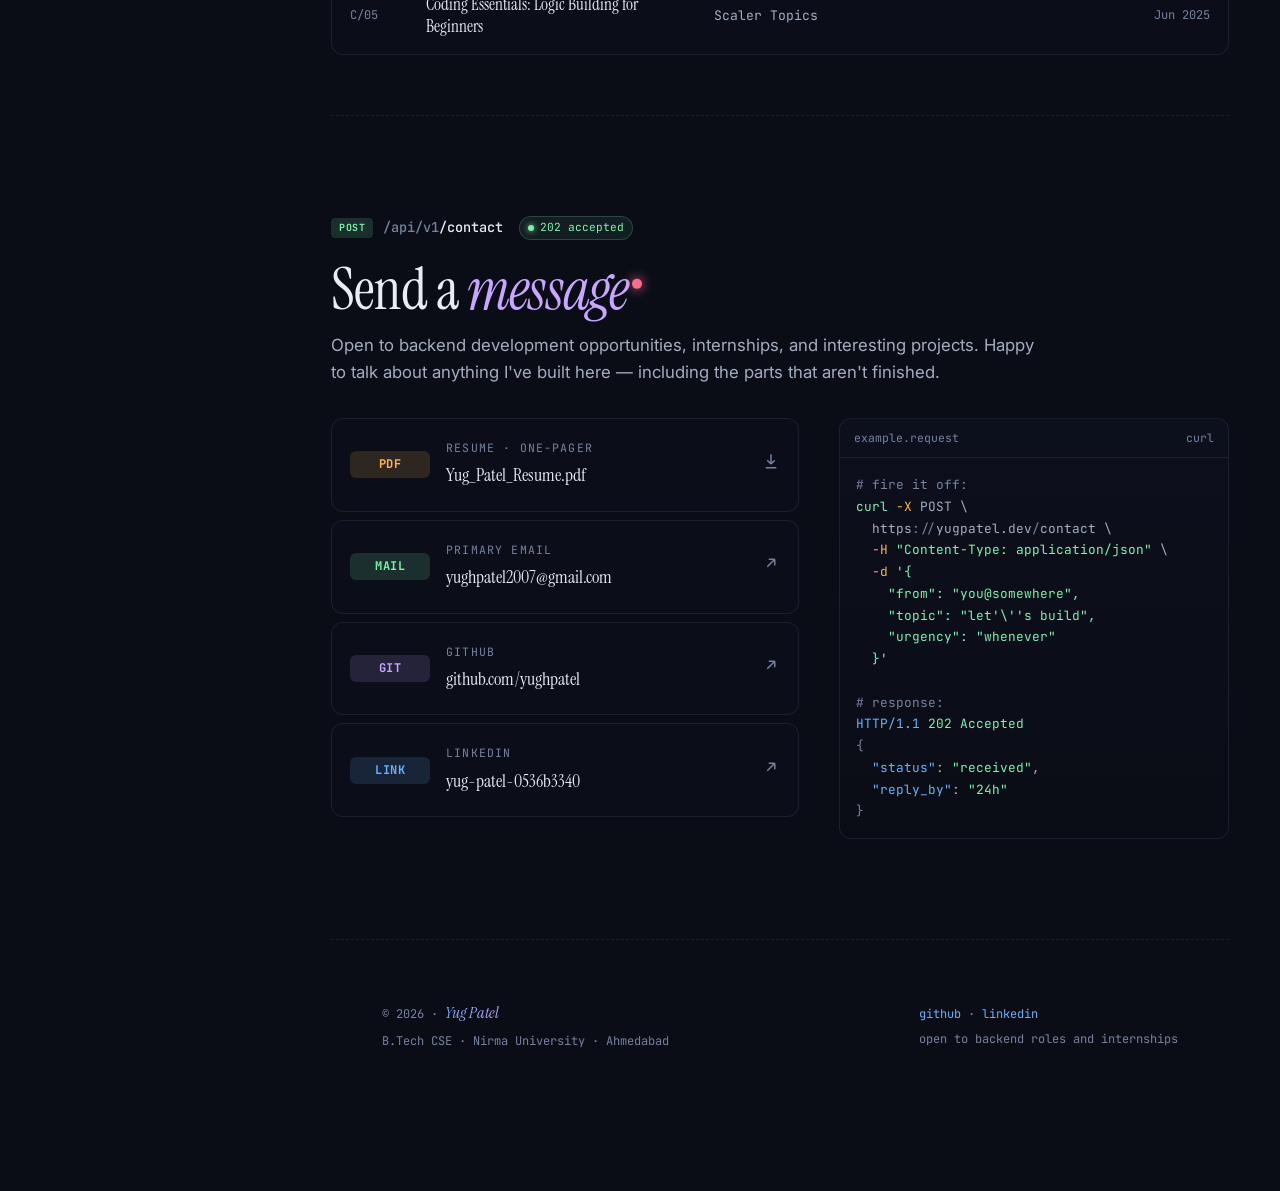
==== commit 577f4bae: "Remove stale Samarpan role, show IST clock, fix contrast - Drop the "Photographer & Volunteer — Sama" ====
--- a/index.html
+++ b/index.html
@@ -9,6 +9,13 @@
 <link rel="preconnect" href="https://fonts.gstatic.com" crossorigin>
 <link href="https://fonts.googleapis.com/css2?family=Instrument+Serif:ital@0;1&family=Inter:wght@300;400;500;600;700&family=JetBrains+Mono:wght@400;500;600;700&display=swap" rel="stylesheet">
 <link rel="stylesheet" href="style.css">
+<noscript>
+  <style>
+    /* Scroll-reveal starts at opacity:0 and is un-hidden by JS.
+       Without JS the page would render blank, so show everything. */
+    .reveal { opacity: 1 !important; transform: none !important; }
+  </style>
+</noscript>
 </head>
 <body>
 
--- a/style.css
+++ b/style.css
@@ -11,7 +11,7 @@
   --border-strong:   rgba(122, 141, 174, 0.32);
   --text:            #e8ecf5;
   --text-mid:        #a4adc0;
-  --text-mute:       #6a7590;
+  --text-mute:       #7682a0;  /* 5.06:1 on --bg — meets WCAG AA for small text */
 
   --get:    #68b1ff;   /* GET method + primary blue */
   --post:   #7df3ae;   /* POST method + success */
@@ -24,8 +24,8 @@
   --json-string: #7df3ae;
   --json-number: #ffb454;
   --json-bool:   #c8a6ff;
-  --json-null:   #6a7590;
-  --json-punct:  #6a7590;
+  --json-null:   #7682a0;
+  --json-punct:  #7682a0;
 
   --sans:    'Inter', system-ui, -apple-system, sans-serif;
   --serif:   'Instrument Serif', 'Times New Roman', serif;
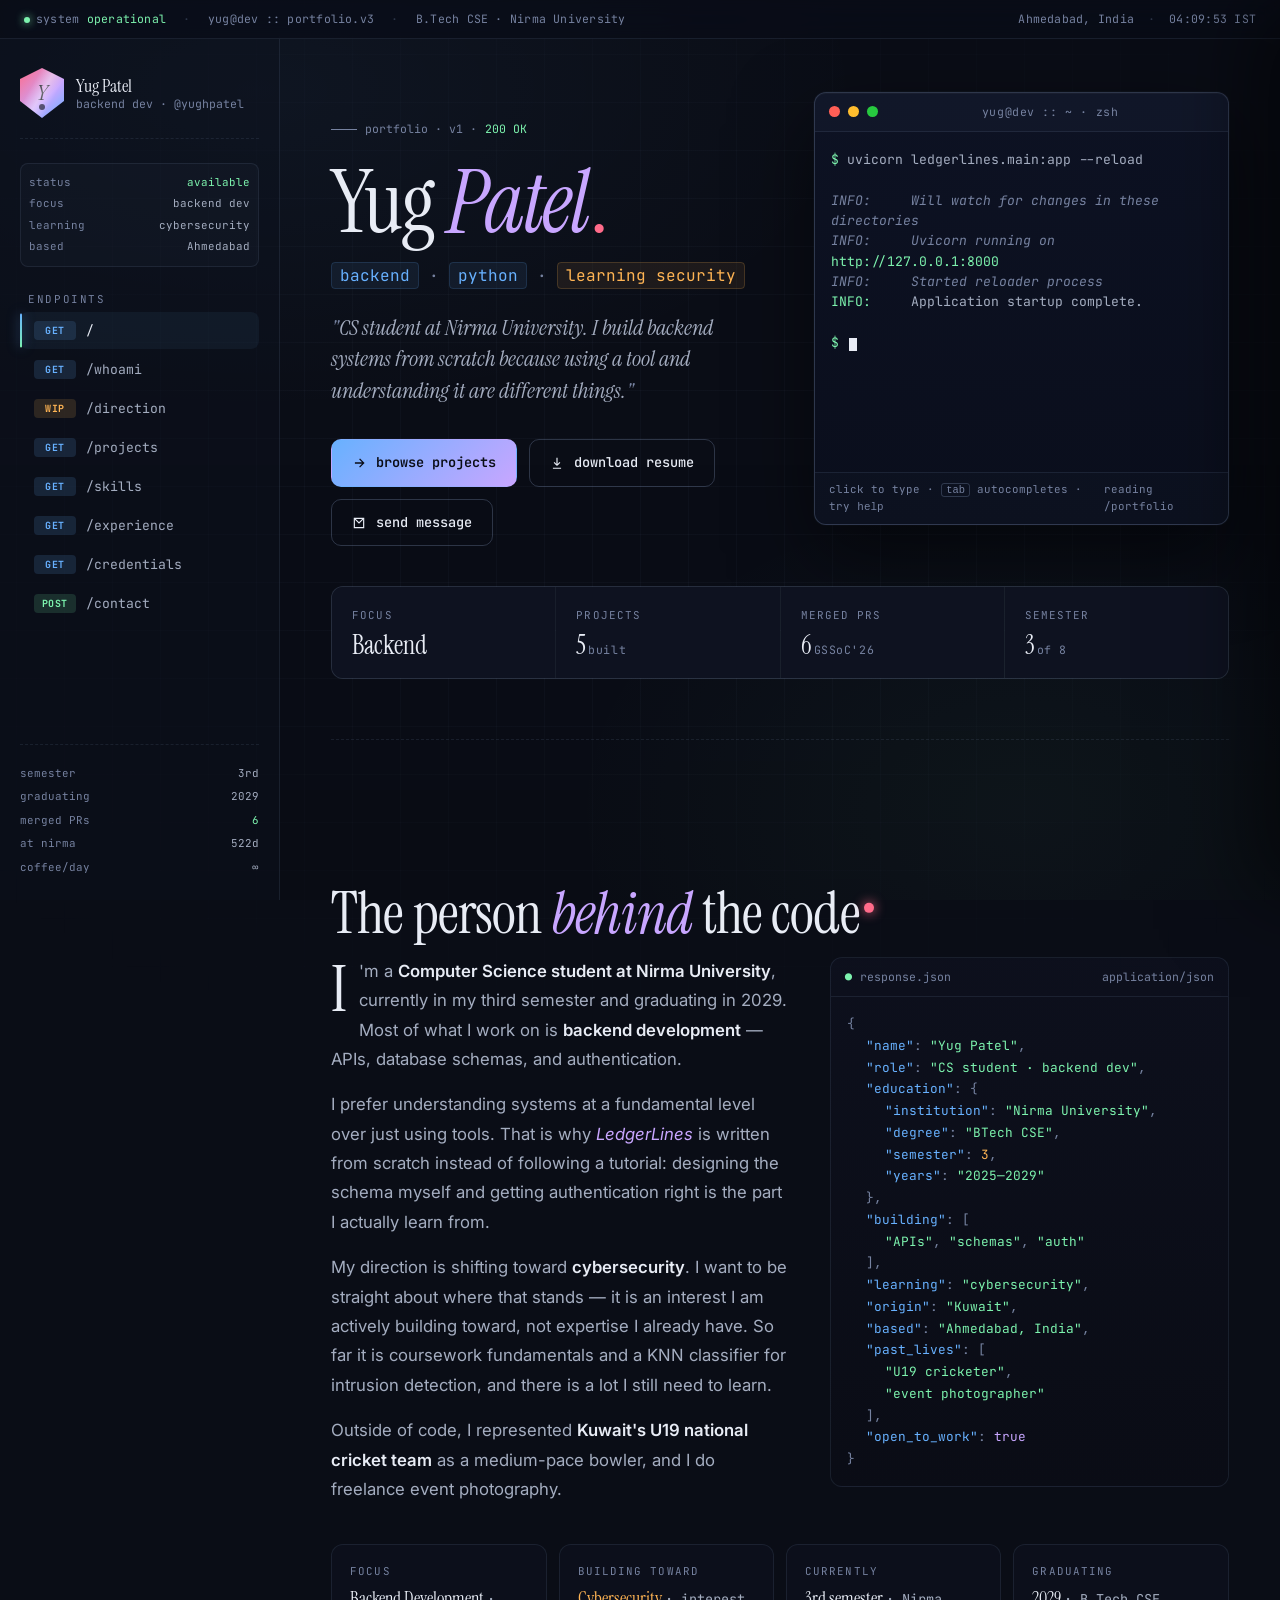
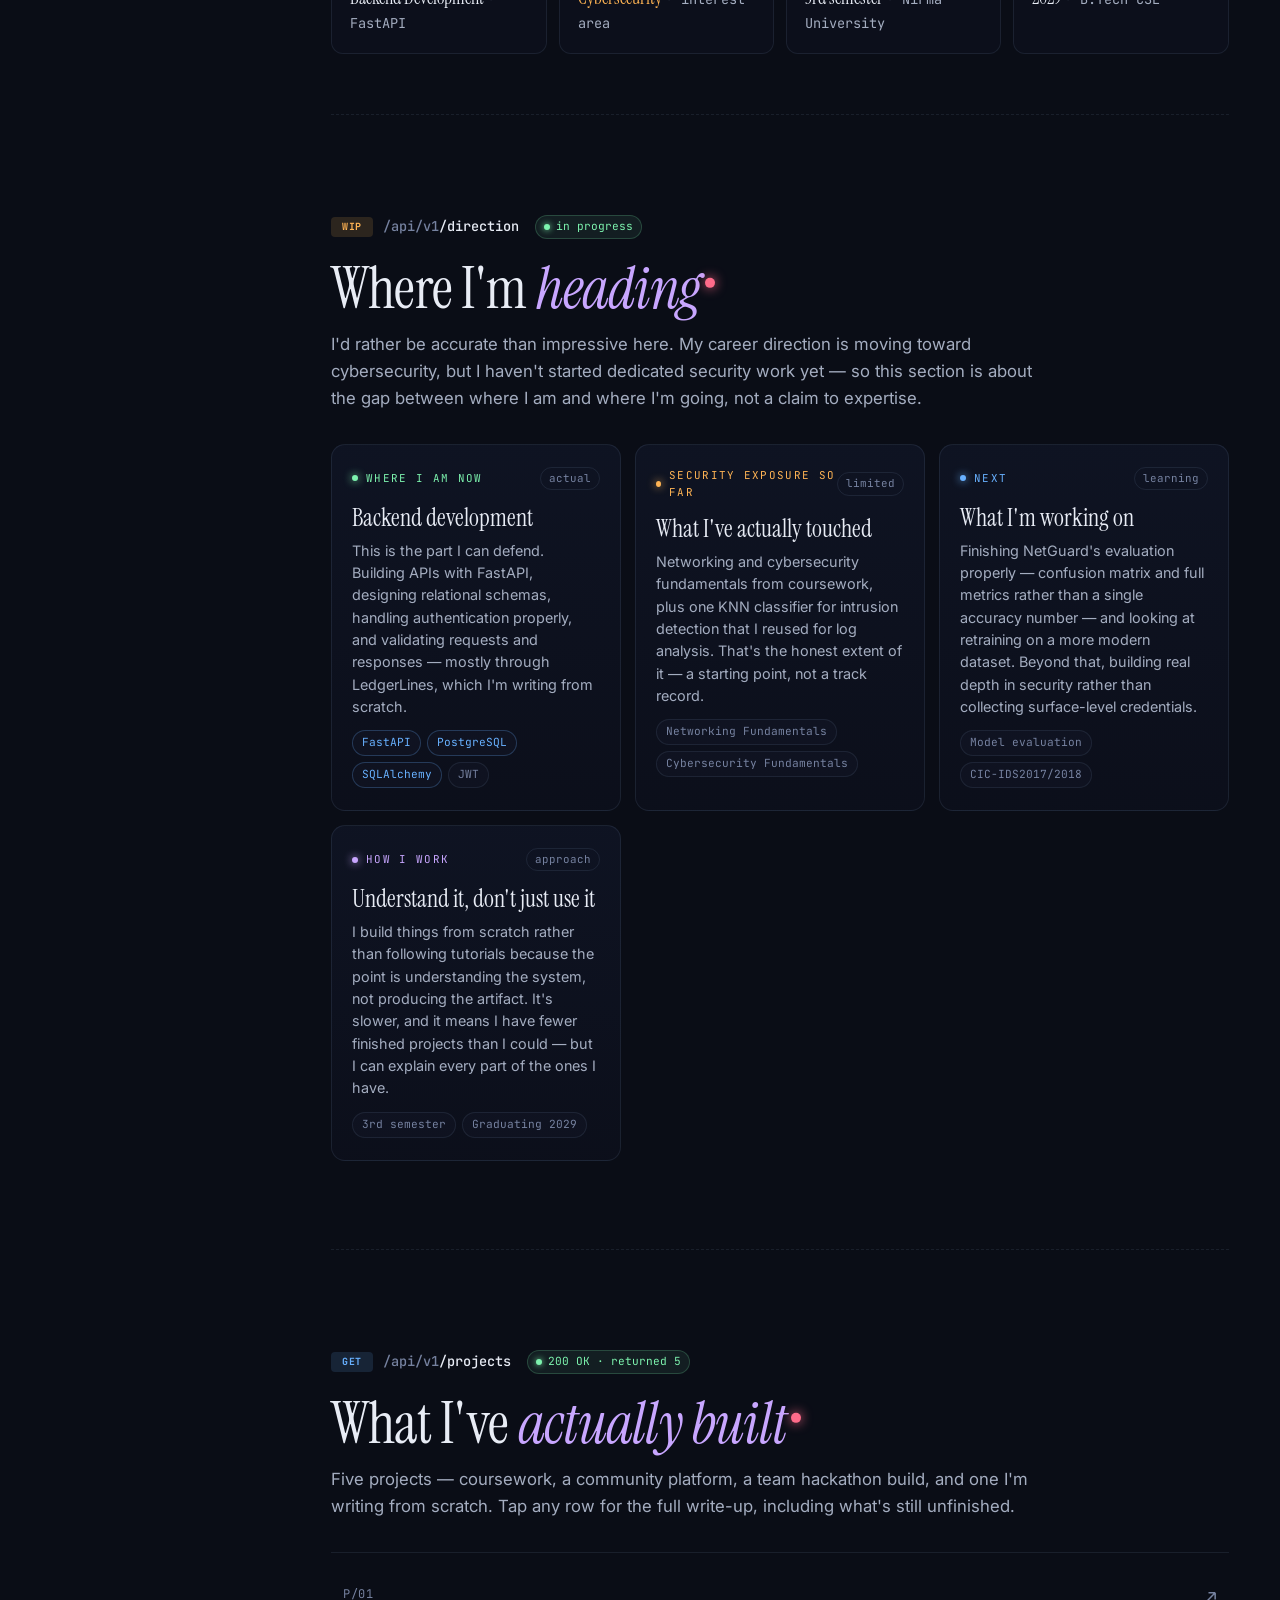
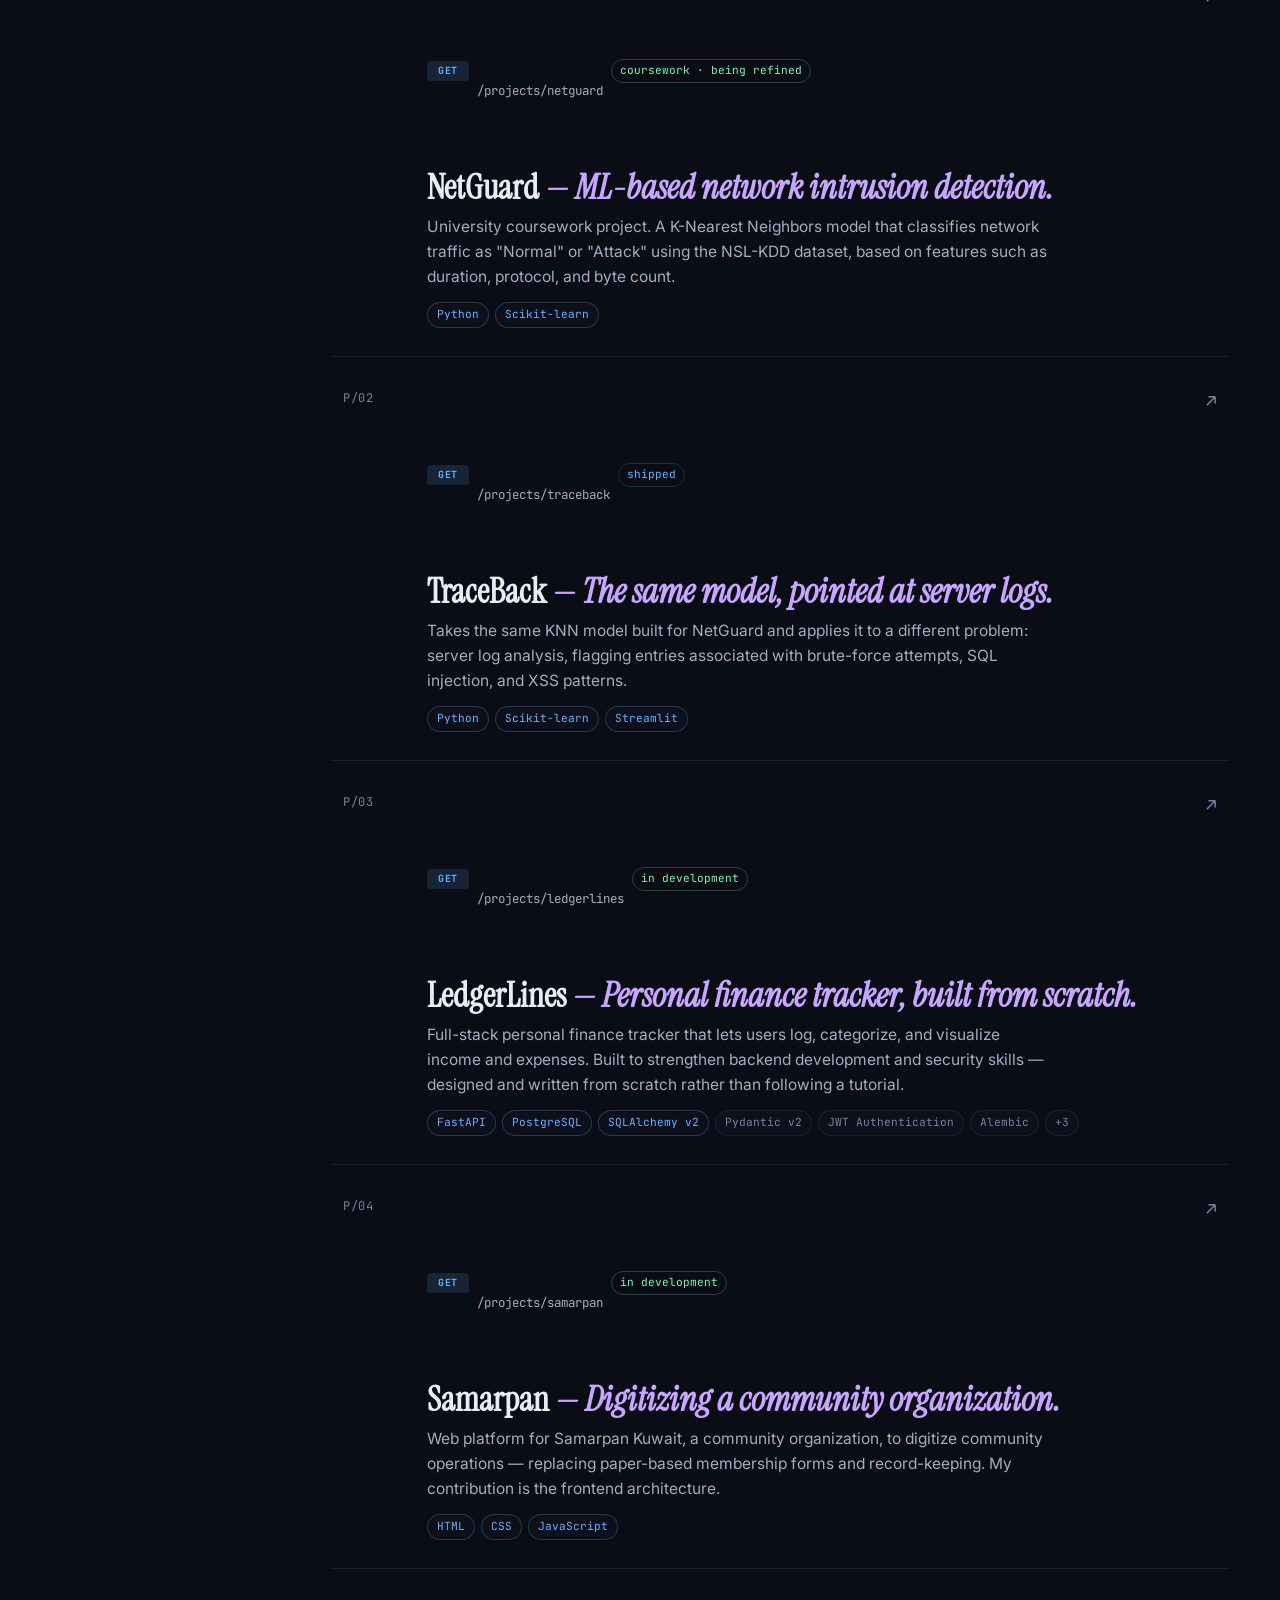
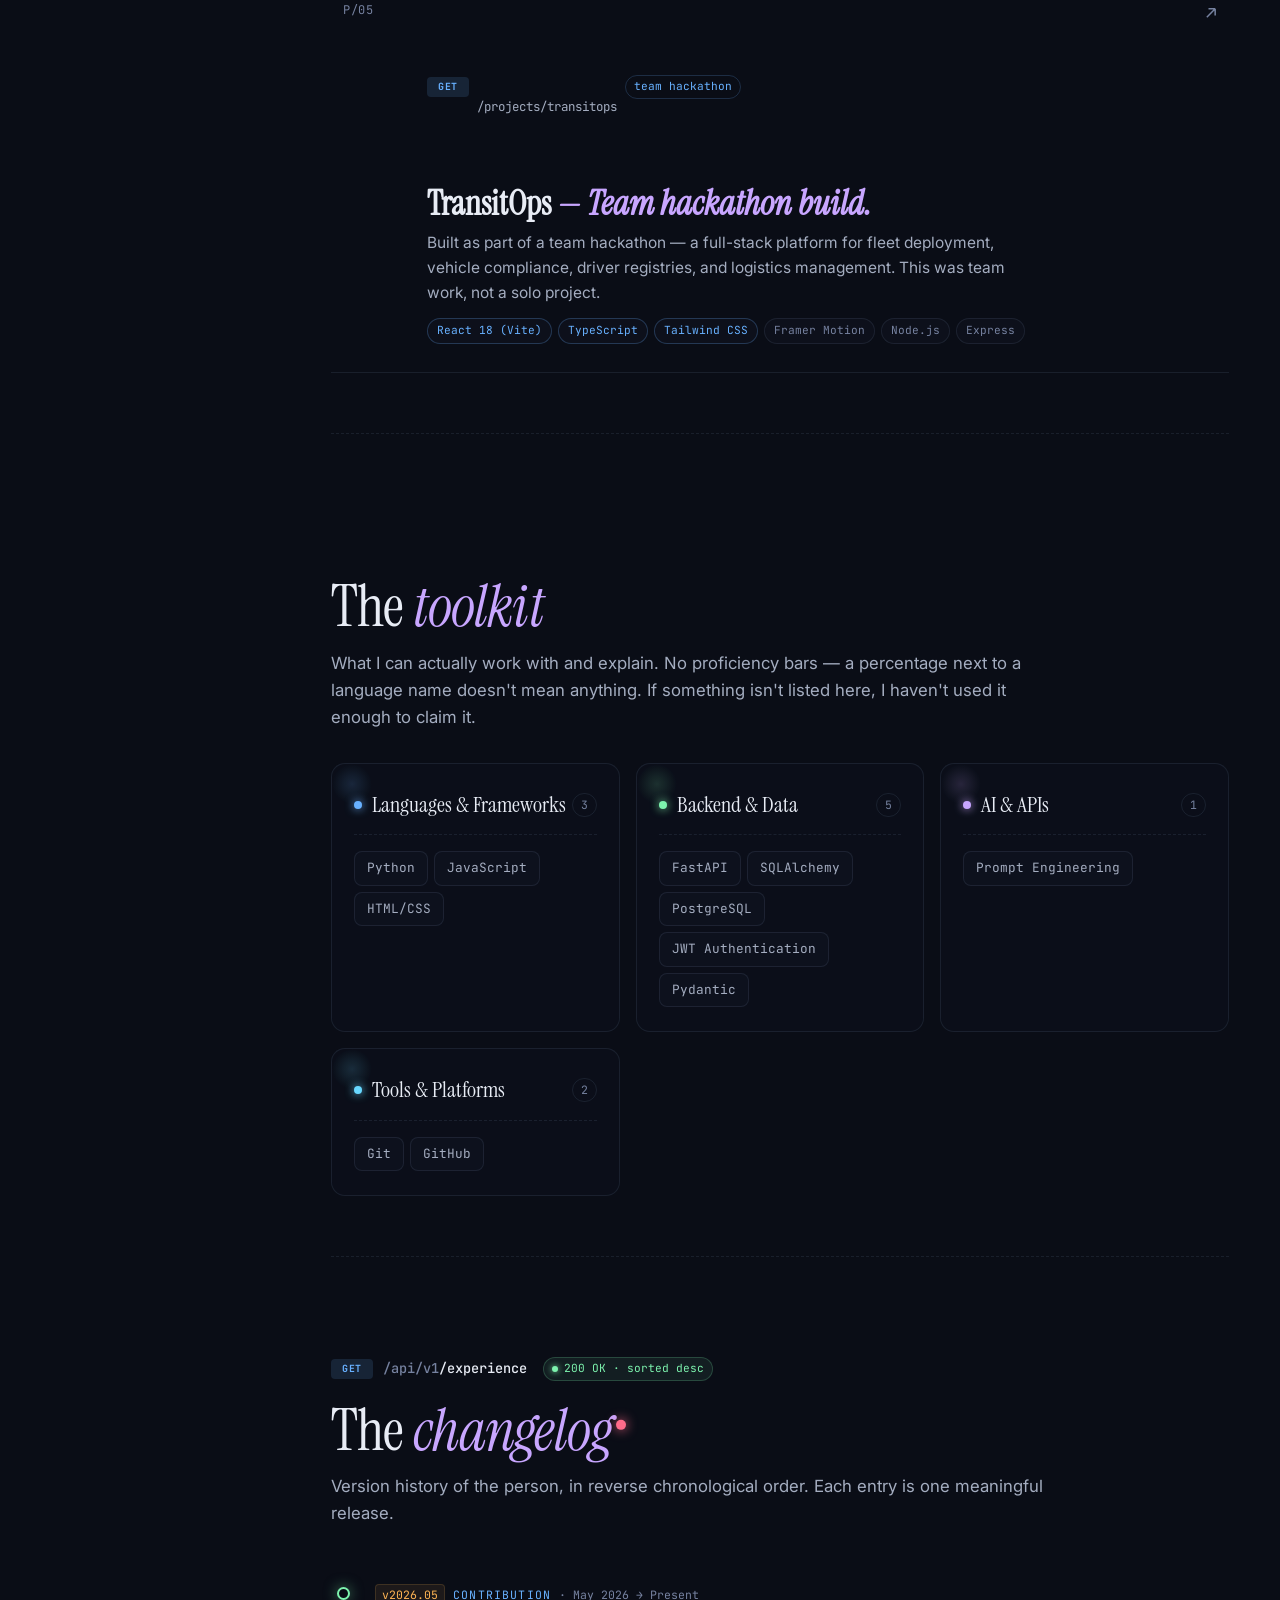
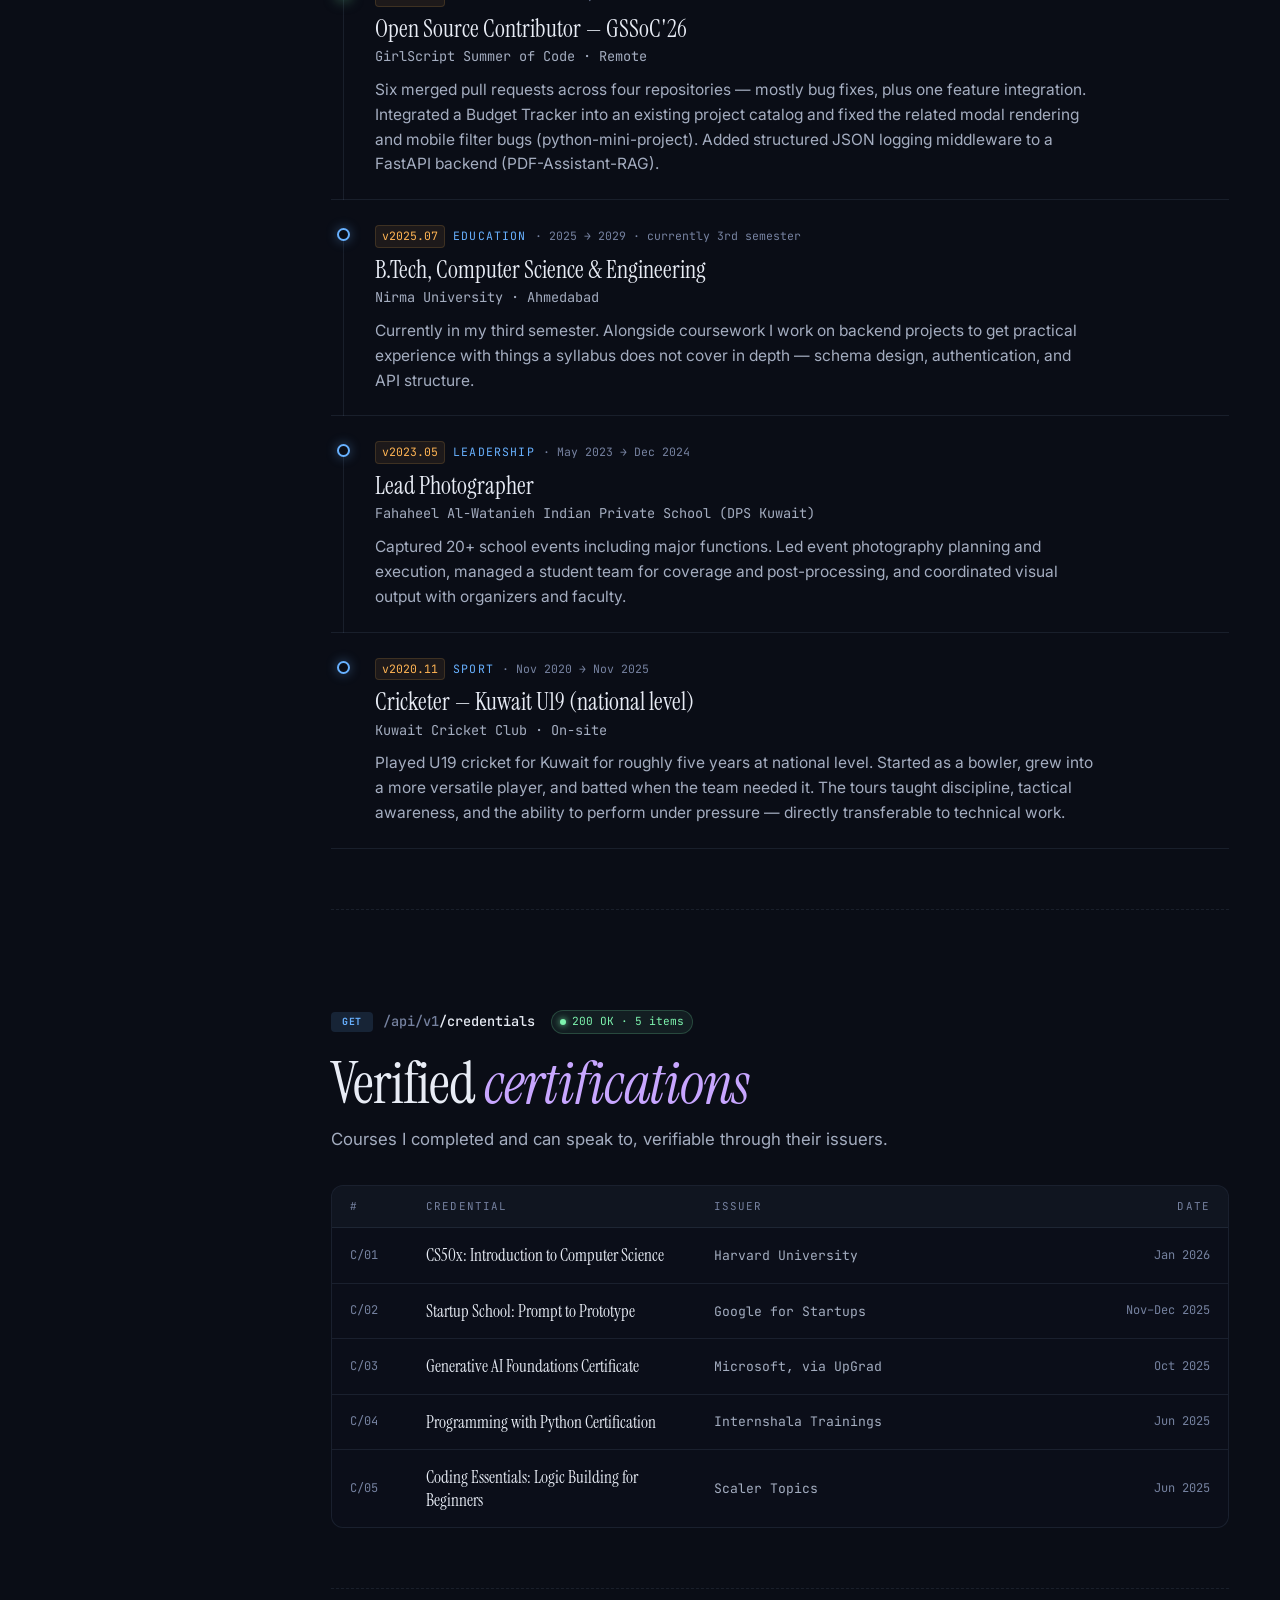
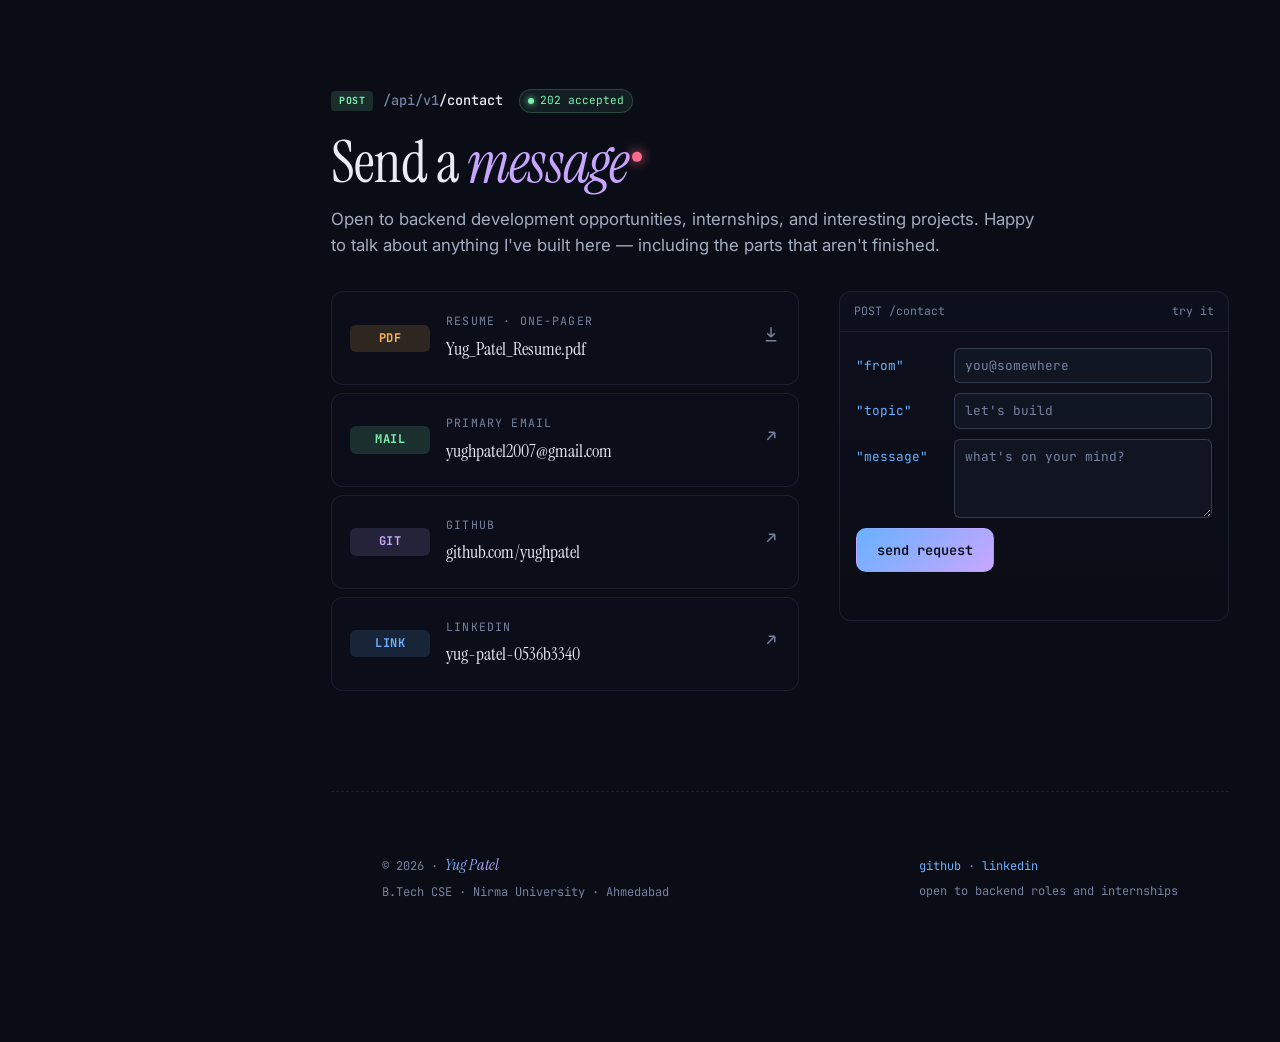
==== commit d3b5de34: "Add interactive terminal and contact form, fix accessibility - Hero terminal becomes a real shell af" ====
--- a/index.html
+++ b/index.html
@@ -5,6 +5,12 @@
 <meta name="viewport" content="width=device-width, initial-scale=1.0">
 <title>Yug Patel · Portfolio Website · /api/v1</title>
 <meta name="description" content="Portfolio of Yug Patel — Computer Science student at Nirma University, focused on backend development with a growing interest in cybersecurity.">
+<meta name="theme-color" content="#0a0d16">
+<meta property="og:type" content="website">
+<meta property="og:title" content="Yug Patel · Backend developer">
+<meta property="og:description" content="CS student at Nirma University building backend systems from scratch, with a growing interest in cybersecurity.">
+<meta property="og:url" content="https://yughpatel.github.io/">
+<link rel="icon" href="data:image/svg+xml,%3Csvg xmlns='http://www.w3.org/2000/svg' viewBox='0 0 32 32'%3E%3Crect width='32' height='32' rx='7' fill='%230a0d16'/%3E%3Ctext x='16' y='23' font-family='monospace' font-size='20' font-weight='700' text-anchor='middle' fill='%237df3ae'%3EY%3C/text%3E%3C/svg%3E">
 <link rel="preconnect" href="https://fonts.googleapis.com">
 <link rel="preconnect" href="https://fonts.gstatic.com" crossorigin>
 <link href="https://fonts.googleapis.com/css2?family=Instrument+Serif:ital@0;1&family=Inter:wght@300;400;500;600;700&family=JetBrains+Mono:wght@400;500;600;700&display=swap" rel="stylesheet">
@@ -18,6 +24,7 @@
 </noscript>
 </head>
 <body>
+<a class="skip-link" href="#whoami">Skip to content</a>
 
 <!-- Background -->
 <div class="bg-blueprint" aria-hidden="true"></div>
@@ -44,7 +51,7 @@
 </div>
 
 <!-- Mobile toggle -->
-<button class="sb-toggle" id="sbToggle" aria-label="Menu">
+<button class="sb-toggle" id="sbToggle" aria-label="Menu" aria-expanded="false" aria-controls="sidebar">
   <svg width="18" height="18" viewBox="0 0 24 24" fill="none" stroke="currentColor" stroke-width="2"><path d="M3 6h18M3 12h18M3 18h18"/></svg>
 </button>
 
@@ -72,7 +79,7 @@
     <div>
       <div class="sb-section-label">endpoints</div>
       <ul class="sb-nav" id="sbNav">
-        <div class="sb-indicator" id="sbIndicator"></div>
+        <li class="sb-indicator" id="sbIndicator" aria-hidden="true"></li>
         <li><a href="#root" data-target="root"><span class="method get">GET</span><span class="path">/</span></a></li>
         <li><a href="#whoami" data-target="whoami"><span class="method get">GET</span><span class="path">/whoami</span></a></li>
         <li><a href="#direction" data-target="direction"><span class="method put">WIP</span><span class="path">/direction</span></a></li>
@@ -136,7 +143,7 @@
           </div>
           <div class="term-body" id="termBody"></div>
           <div class="term-hint">
-            <span>press <kbd style="font-size:0.65rem;padding:0 4px;border:1px solid var(--border-strong);border-radius:3px;">tab</kbd> to autocomplete</span>
+            <span>click to type · <kbd style="font-size:0.65rem;padding:0 4px;border:1px solid var(--border-strong);border-radius:3px;">tab</kbd> autocompletes · try <code>help</code></span>
             <span>reading /portfolio</span>
           </div>
         </div>
@@ -416,28 +423,22 @@
           </a>
         </div>
 
-        <div class="snippet reveal d4">
+        <form class="snippet reveal d4" id="contactForm" action="#" novalidate>
           <div class="snippet-head">
-            <span>example.request</span>
-            <span>curl</span>
-          </div>
-          <div class="snippet-body"><span style="color:var(--text-mute)"># fire it off:</span>
-<span style="color:var(--post)">curl</span> <span style="color:var(--put)">-X</span> POST \
-  https<span style="color:var(--json-punct)">://</span>yugpatel.dev<span style="color:var(--json-punct)">/</span>contact \
-  <span style="color:var(--put)">-H</span> <span style="color:var(--json-string)">"Content-Type: application/json"</span> \
-  <span style="color:var(--put)">-d</span> <span style="color:var(--json-string)">'{</span>
-<span style="color:var(--json-string)">    "from": "you@somewhere",</span>
-<span style="color:var(--json-string)">    "topic": "let'\''s build",</span>
-<span style="color:var(--json-string)">    "urgency": "whenever"</span>
-<span style="color:var(--json-string)">  }'</span>
-
-<span style="color:var(--text-mute)"># response:</span>
-<span style="color:var(--get)">HTTP/1.1</span> <span style="color:var(--post)">202 Accepted</span>
-<span style="color:var(--json-punct)">{</span>
-  <span style="color:var(--json-key)">"status"</span>: <span style="color:var(--json-string)">"received"</span>,
-  <span style="color:var(--json-key)">"reply_by"</span>: <span style="color:var(--json-string)">"24h"</span>
-<span style="color:var(--json-punct)">}</span></div>
-        </div>
+            <span>POST /contact</span>
+            <span>try it</span>
+          </div>
+          <div class="snippet-body cf-body">
+            <label class="cf-row"><span class="cf-k">"from"</span>
+              <input name="from" type="email" placeholder="you@somewhere" autocomplete="email" required></label>
+            <label class="cf-row"><span class="cf-k">"topic"</span>
+              <input name="topic" type="text" placeholder="let's build" autocomplete="off" required></label>
+            <label class="cf-row cf-msg"><span class="cf-k">"message"</span>
+              <textarea name="message" rows="3" placeholder="what's on your mind?" required></textarea></label>
+            <button type="submit" class="btn primary cf-send">send request</button>
+            <div class="cf-resp" id="cfResp" role="status" aria-live="polite"></div>
+          </div>
+        </form>
       </div>
     </section>
 
@@ -456,7 +457,7 @@
 
 <!-- Drawer modal for project detail -->
 <div class="modal-scrim" id="scrim"></div>
-<aside class="drawer" id="drawer" aria-hidden="true">
+<aside class="drawer" id="drawer" inert role="dialog" aria-modal="true" aria-label="Project details" aria-hidden="true">
   <div class="drawer-head">
     <div class="drawer-head-left">
       <span class="method get">GET</span>
--- a/style.css
+++ b/style.css
@@ -572,7 +572,8 @@
 }
 .term-body {
   padding: 18px 16px;
-  min-height: 340px;
+  height: 340px;
+  overflow-y: auto;
   white-space: pre-wrap;
   word-break: break-word;
   color: var(--text-mid);
@@ -1535,3 +1536,43 @@
     transition-duration: 0.001ms !important;
   }
 }
+
+/* ============================================================
+   KEYBOARD FOCUS + SKIP LINK
+   ============================================================ */
+:focus-visible { outline: 2px solid var(--get); outline-offset: 2px; }
+.skip-link {
+  position: fixed; top: 8px; left: 8px; z-index: 1000;
+  padding: 8px 14px; background: var(--bg-3); color: var(--text);
+  border: 1px solid var(--get); border-radius: 6px;
+  transform: translateY(-200%);
+}
+.skip-link:focus { transform: none; }
+
+/* Interactive shell */
+.term-input-line { display: flex; gap: 8px; align-items: center; }
+.term-input {
+  flex: 1; min-width: 0; background: none; border: 0; outline: 0;
+  color: var(--text); font: inherit; caret-color: var(--post); padding: 0;
+}
+.term-input-line:focus-within { background: rgba(125, 243, 174, 0.04); }
+.term-body a.s { text-decoration: underline; text-decoration-color: var(--border-strong); }
+.term-body { cursor: text; }
+/* The drawer's endpoint label reuses .endpoint (section padding) - neutralise it */
+.drawer-head-left .endpoint { padding: 0; border: 0; }
+
+/* Contact form (styled as an API request) */
+.cf-body { white-space: normal; display: grid; gap: 10px; }
+.cf-row { display: grid; grid-template-columns: 5.5rem 1fr; gap: 10px; align-items: start; }
+.cf-k { color: var(--json-key); padding-top: 7px; }
+.cf-row input, .cf-row textarea {
+  width: 100%; background: rgba(122,141,174,0.06); color: var(--text);
+  border: 1px solid var(--border-strong); border-radius: 6px;
+  padding: 6px 10px; font: inherit; resize: vertical;
+}
+.cf-row input::placeholder, .cf-row textarea::placeholder { color: var(--text-mute); }
+.cf-send { justify-self: start; cursor: pointer; font-family: var(--mono); }
+.cf-resp { white-space: pre-wrap; min-height: 1.7em; }
+.cf-resp .ok { color: var(--post); }
+.cf-resp .bad { color: var(--del); }
+@media (max-width: 520px) { .cf-row { grid-template-columns: 1fr; gap: 4px; } .cf-k { padding-top: 0; } }
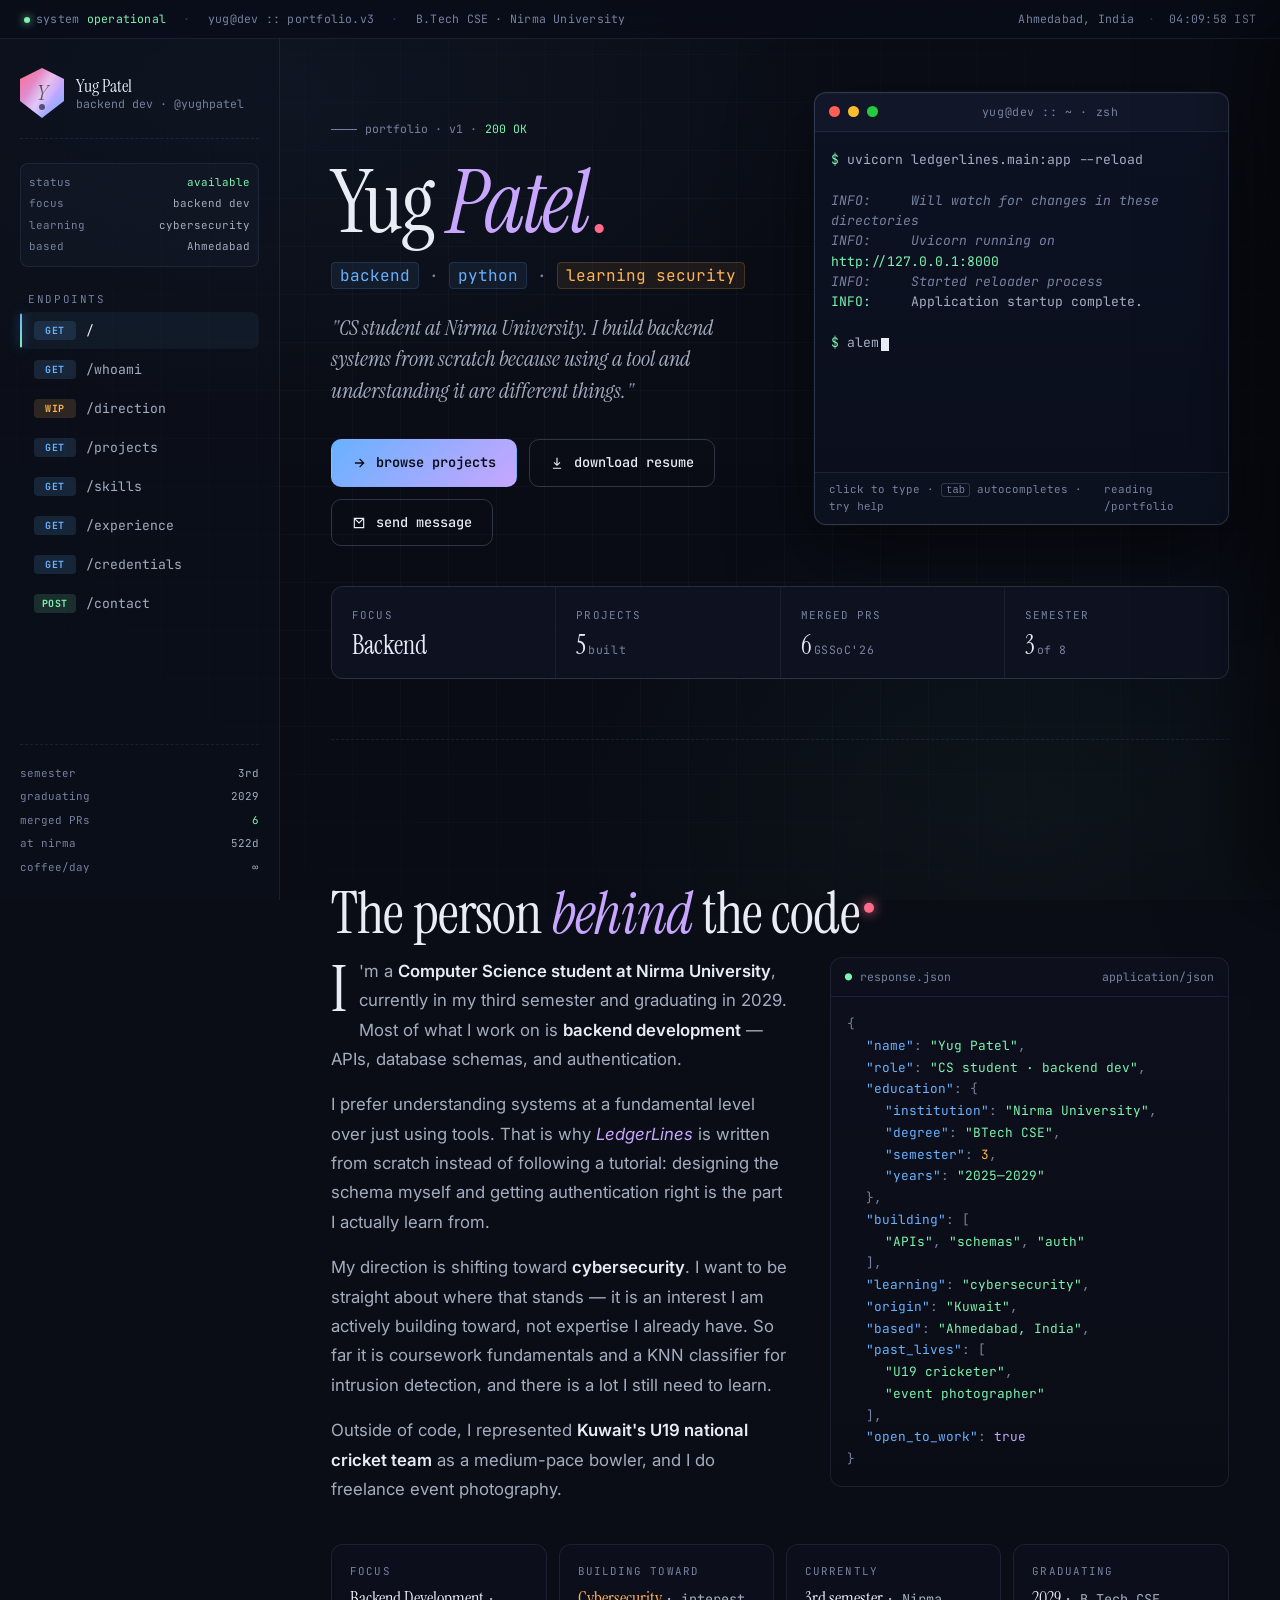
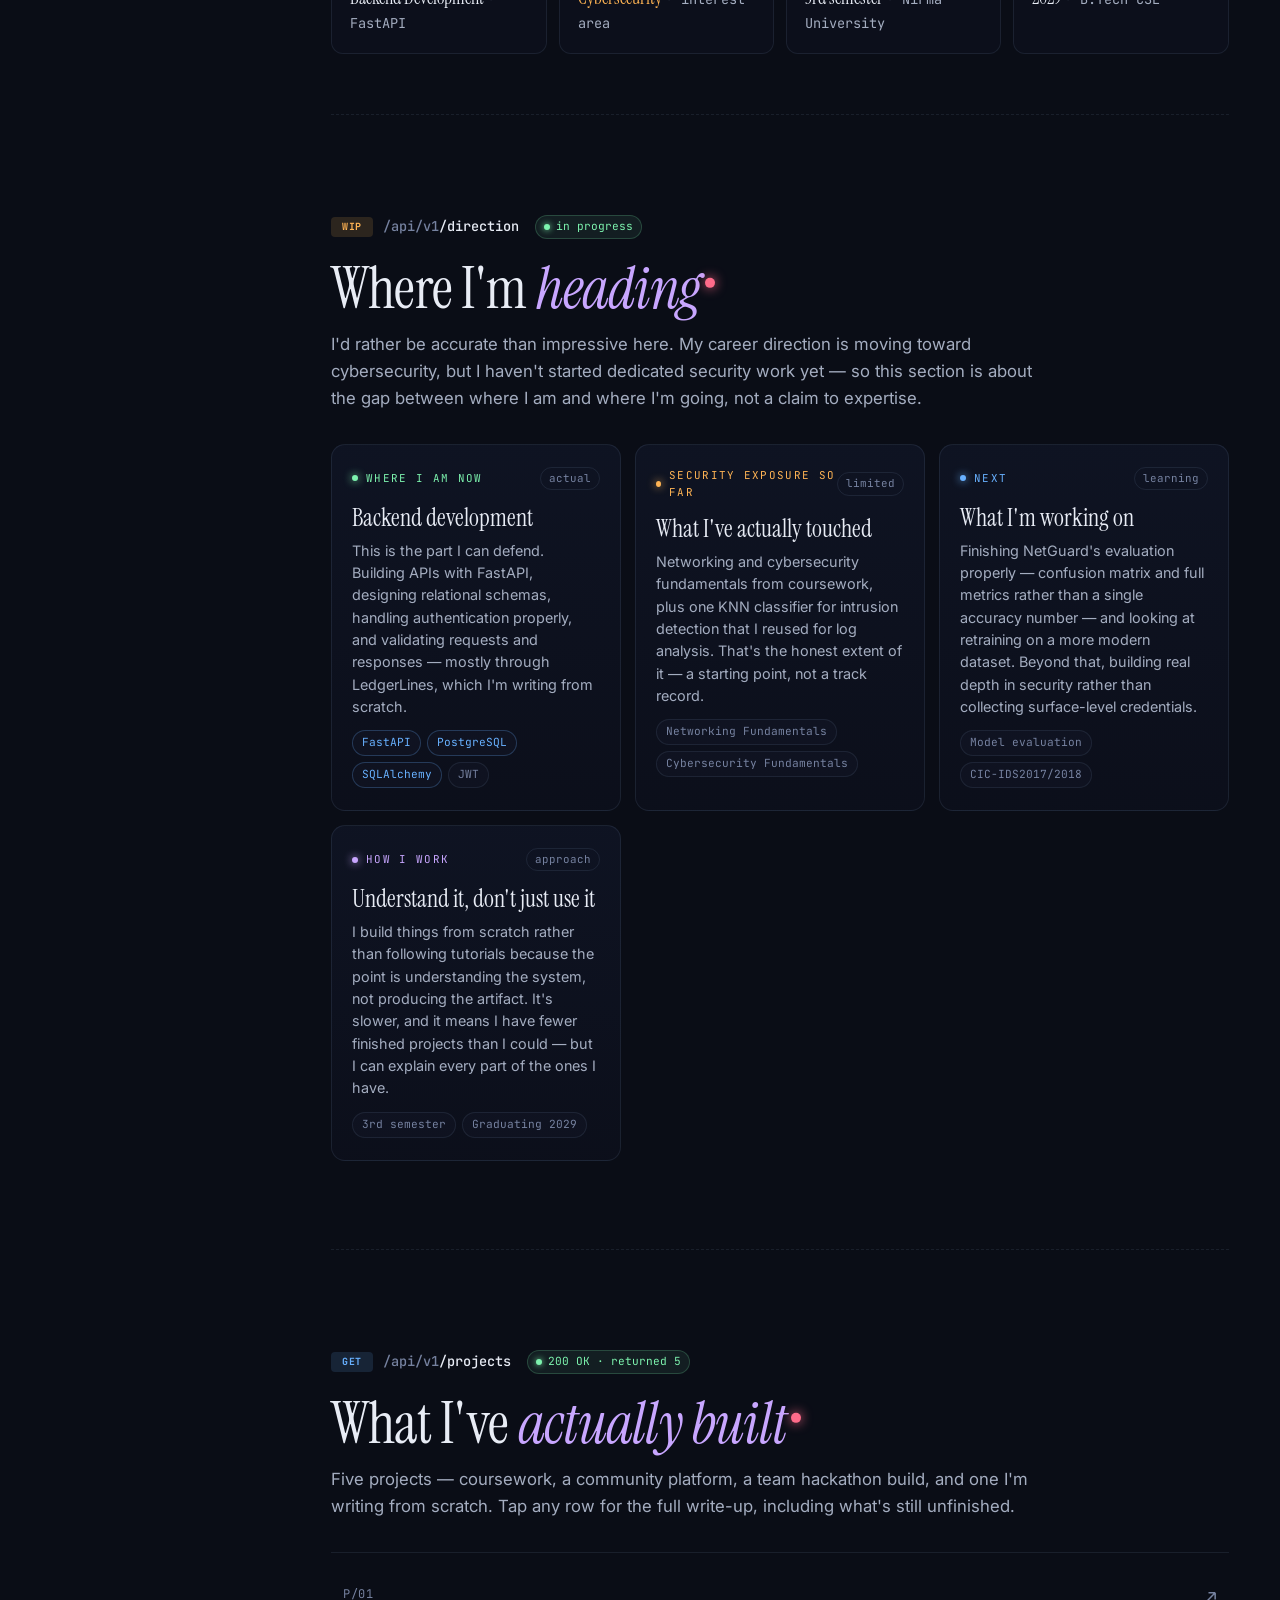
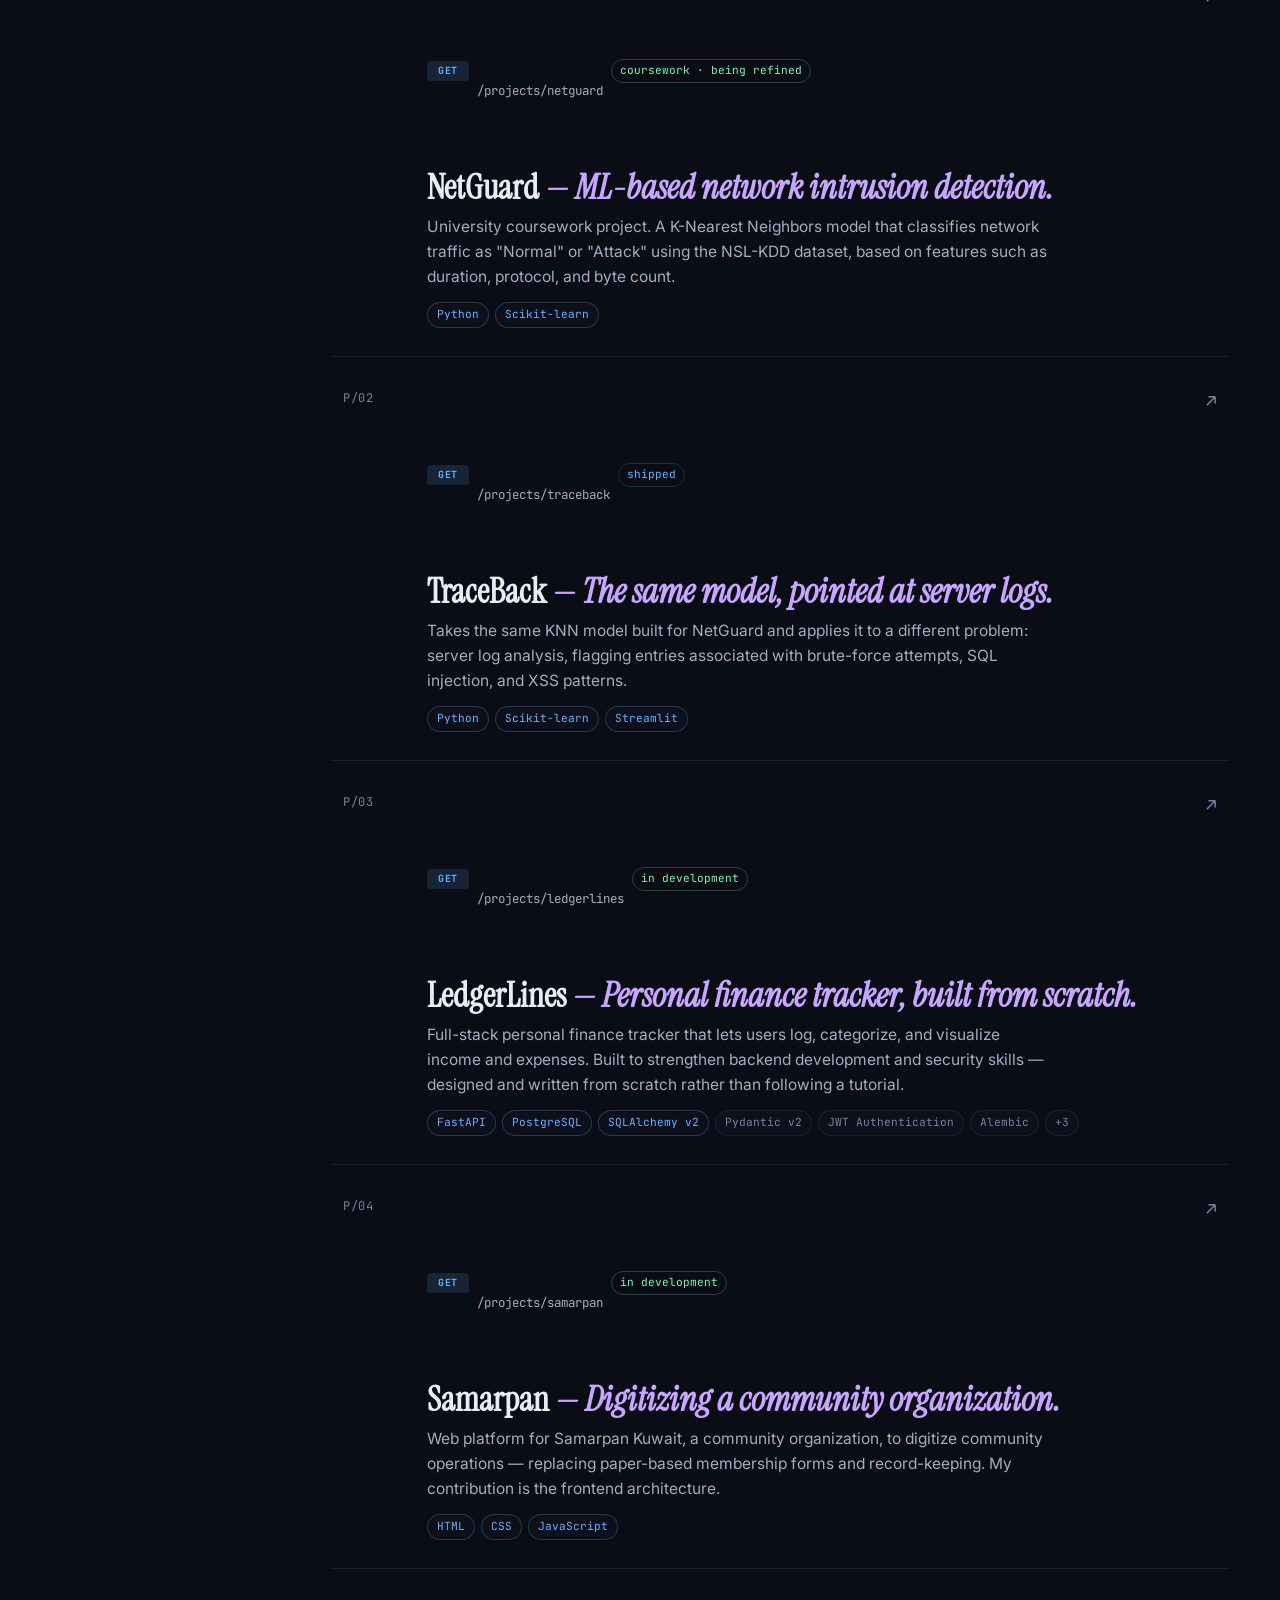
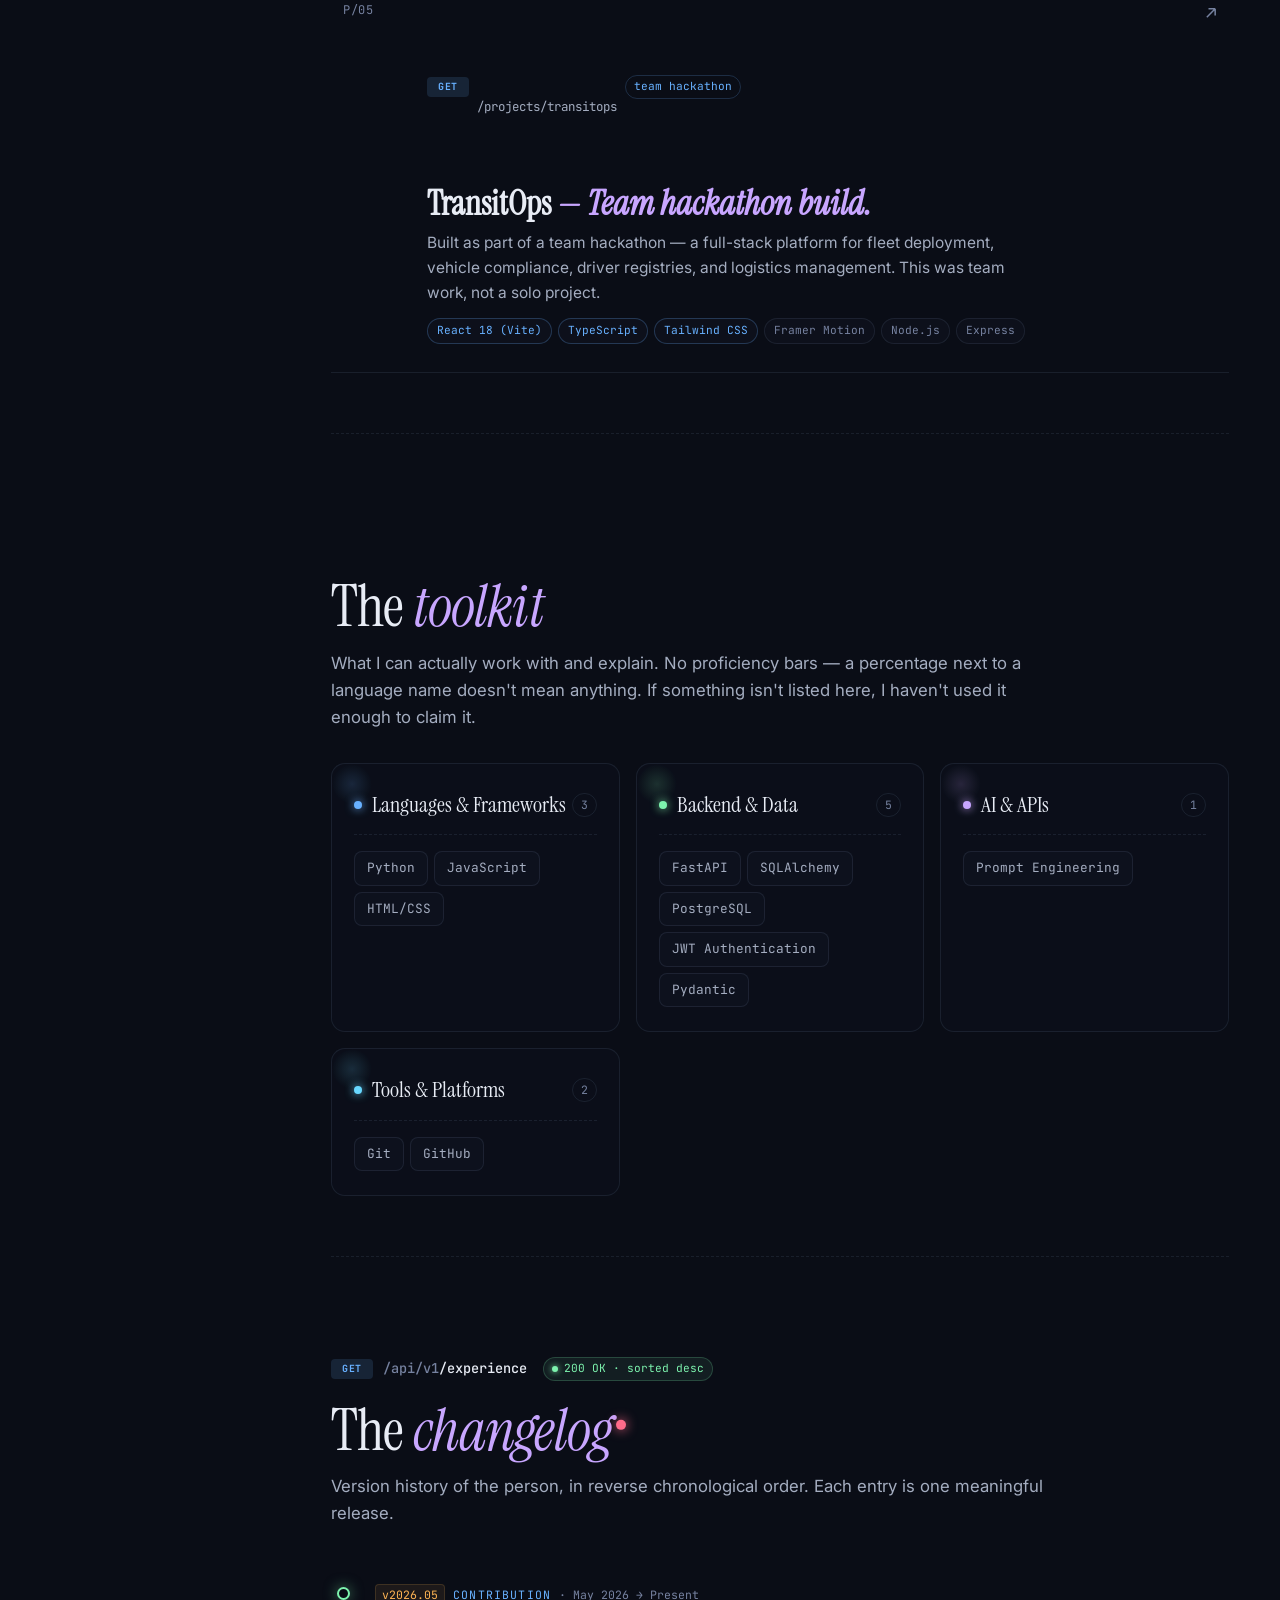
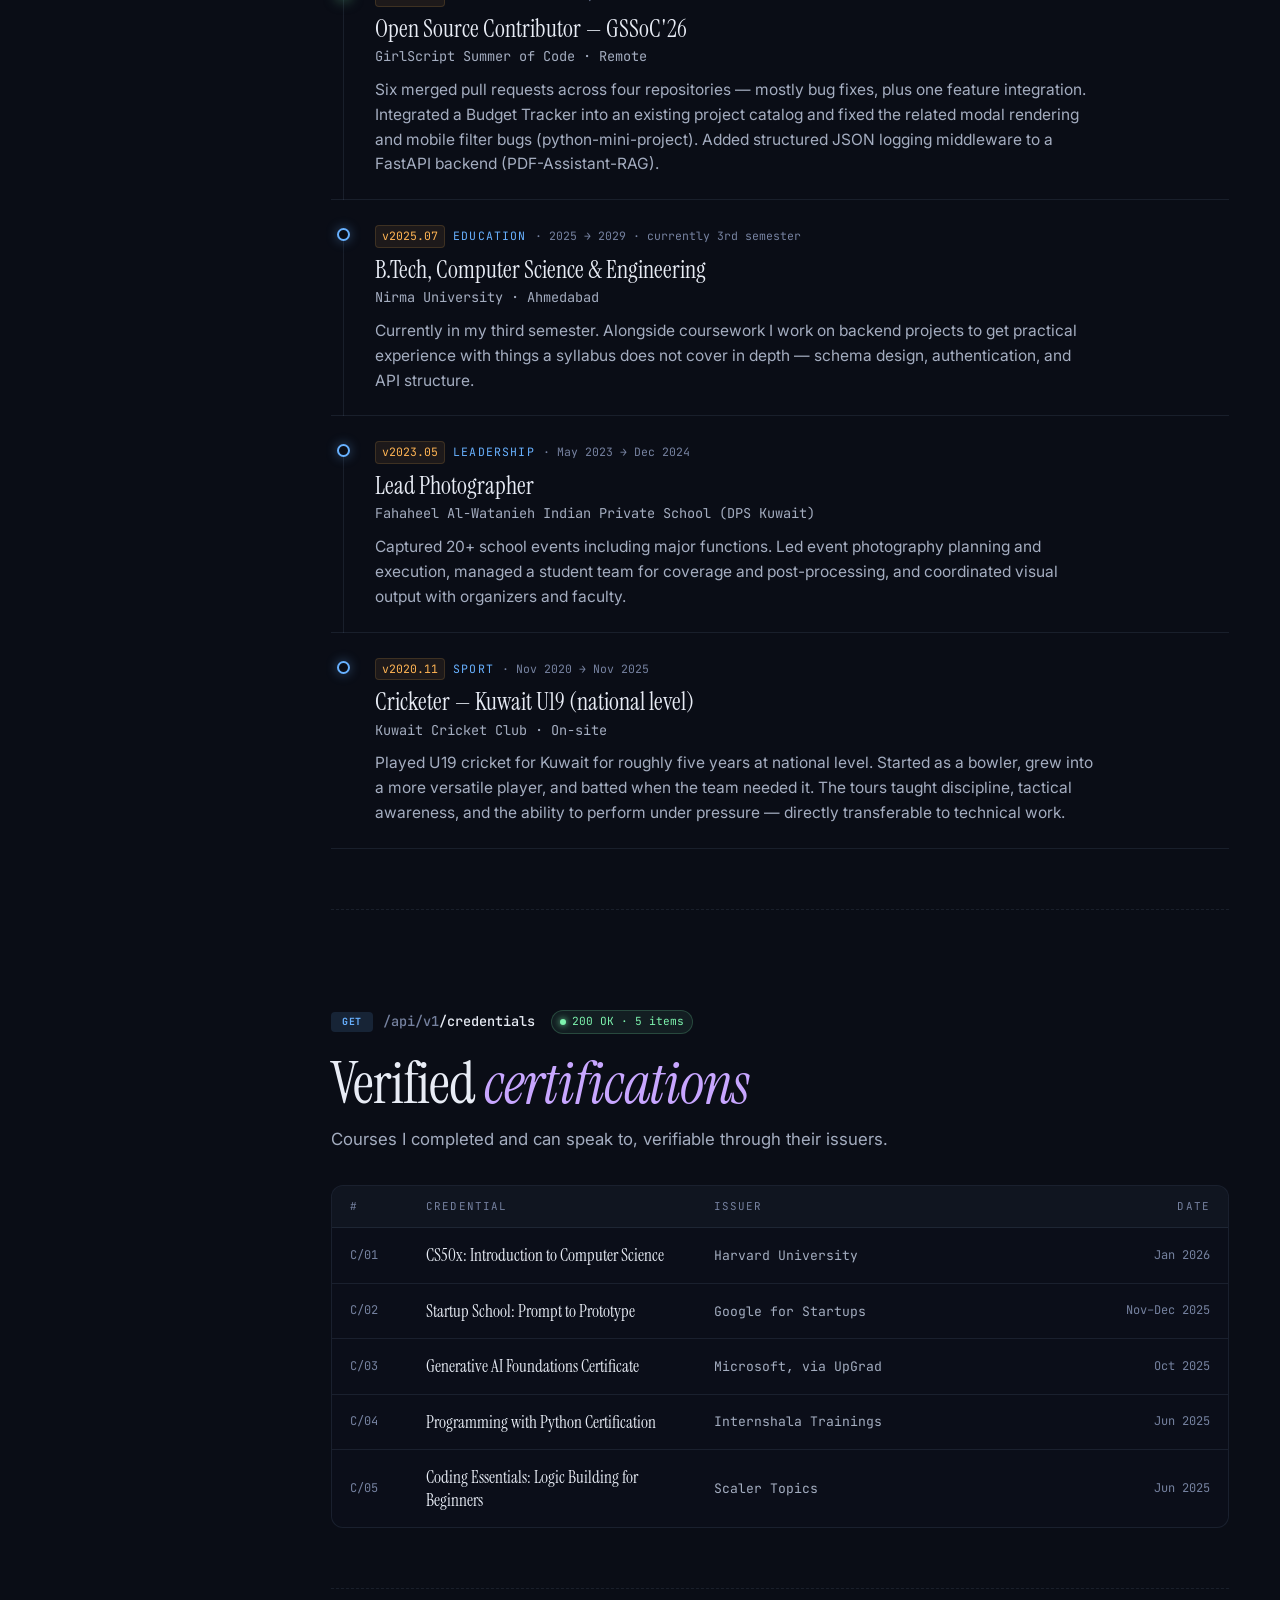
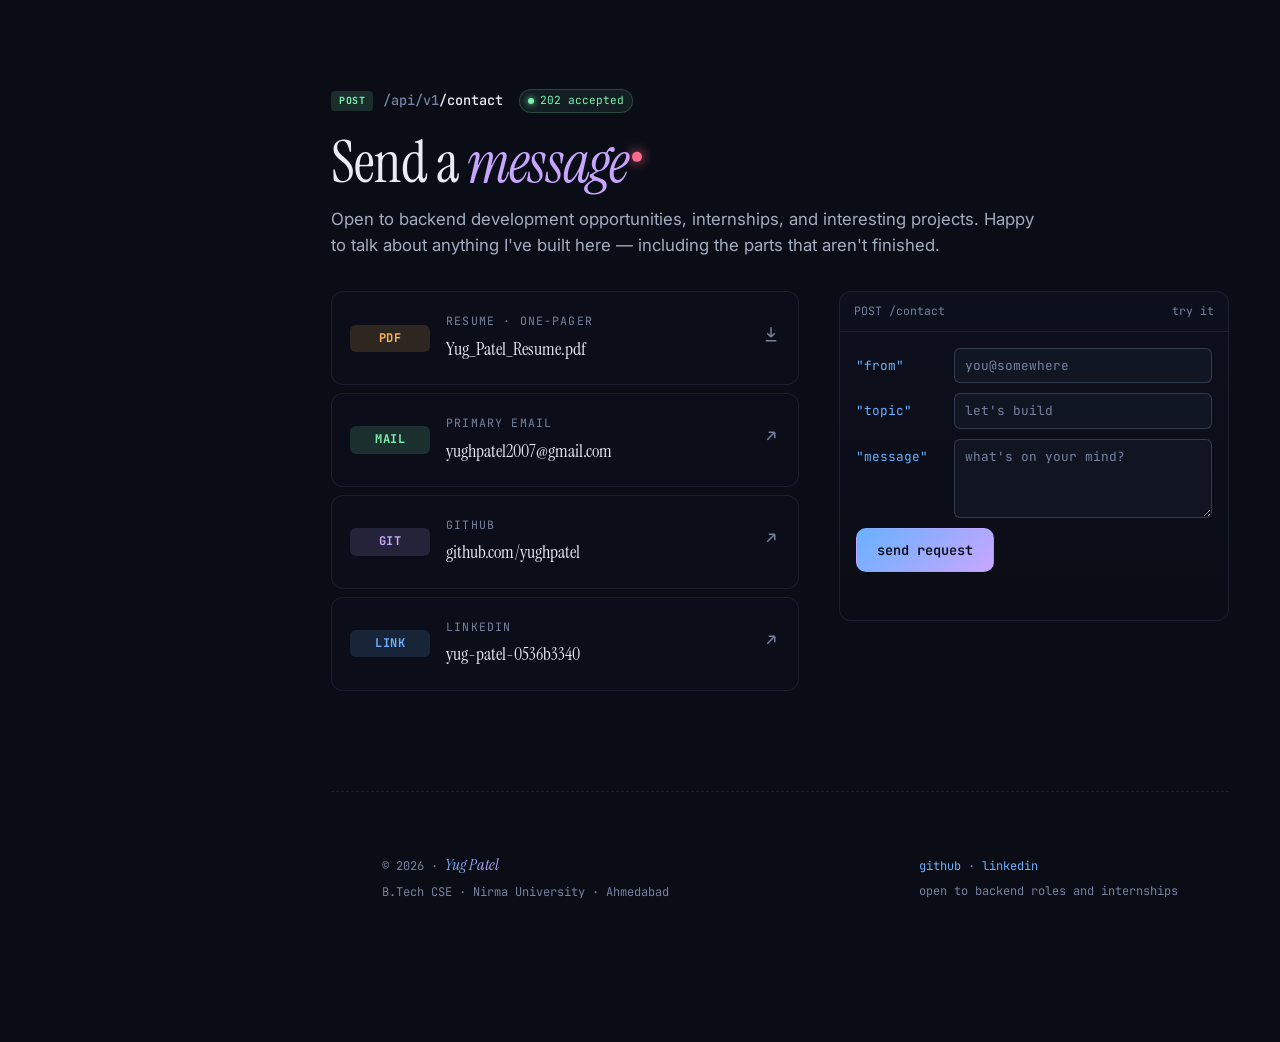
==== commit 4a286be1: "Prerender content for no-JS readers and tidy placeholders - Add prerender.js to bake projects, skill" ====
--- a/index.html
+++ b/index.html
@@ -37,22 +37,22 @@
 <!-- Top status bar -->
 <div class="status-bar" id="statusBar">
   <div class="left">
-    <span><span class="dot"></span>system <span class="ok">operational</span></span>
-    <span class="sep desktop-only">·</span>
+    <span><span aria-hidden="true" class="dot"></span>system <span class="ok">operational</span></span>
+    <span aria-hidden="true" class="sep desktop-only">·</span>
     <span class="desktop-only">yug@dev :: portfolio.v3</span>
-    <span class="sep desktop-only">·</span>
+    <span aria-hidden="true" class="sep desktop-only">·</span>
     <span class="desktop-only">B.Tech CSE · Nirma University</span>
   </div>
   <div class="right">
     <span class="desktop-only">Ahmedabad, India</span>
-    <span class="sep desktop-only">·</span>
-    <span class="clock" id="clock">--:--:--</span>
+    <span aria-hidden="true" class="sep desktop-only">·</span>
+    <span class="clock" id="clock">IST</span>
   </div>
 </div>
 
 <!-- Mobile toggle -->
 <button class="sb-toggle" id="sbToggle" aria-label="Menu" aria-expanded="false" aria-controls="sidebar">
-  <svg width="18" height="18" viewBox="0 0 24 24" fill="none" stroke="currentColor" stroke-width="2"><path d="M3 6h18M3 12h18M3 18h18"/></svg>
+  <svg aria-hidden="true" width="18" height="18" viewBox="0 0 24 24" fill="none" stroke="currentColor" stroke-width="2"><path d="M3 6h18M3 12h18M3 18h18"/></svg>
 </button>
 
 <div class="app">
@@ -62,7 +62,7 @@
        ============================================================ -->
   <aside class="sidebar" id="sidebar">
     <div class="sb-brand">
-      <div class="sb-avatar">Y</div>
+      <div class="sb-avatar" aria-hidden="true">Y</div>
       <div class="sb-brand-text">
         <div class="sb-name">Yug Patel</div>
         <div class="sb-handle">backend dev · @yughpatel</div>
@@ -80,14 +80,14 @@
       <div class="sb-section-label">endpoints</div>
       <ul class="sb-nav" id="sbNav">
         <li class="sb-indicator" id="sbIndicator" aria-hidden="true"></li>
-        <li><a href="#root" data-target="root"><span class="method get">GET</span><span class="path">/</span></a></li>
-        <li><a href="#whoami" data-target="whoami"><span class="method get">GET</span><span class="path">/whoami</span></a></li>
-        <li><a href="#direction" data-target="direction"><span class="method put">WIP</span><span class="path">/direction</span></a></li>
-        <li><a href="#projects" data-target="projects"><span class="method get">GET</span><span class="path">/projects</span></a></li>
-        <li><a href="#skills" data-target="skills"><span class="method get">GET</span><span class="path">/skills</span></a></li>
-        <li><a href="#experience" data-target="experience"><span class="method get">GET</span><span class="path">/experience</span></a></li>
-        <li><a href="#credentials" data-target="credentials"><span class="method get">GET</span><span class="path">/credentials</span></a></li>
-        <li><a href="#contact" data-target="contact"><span class="method post">POST</span><span class="path">/contact</span></a></li>
+        <li><a href="#root" data-target="root"><span aria-hidden="true" class="method get">GET</span><span class="path">/</span></a></li>
+        <li><a href="#whoami" data-target="whoami"><span aria-hidden="true" class="method get">GET</span><span class="path">/whoami</span></a></li>
+        <li><a href="#direction" data-target="direction"><span aria-hidden="true" class="method put">WIP</span><span class="path">/direction</span></a></li>
+        <li><a href="#projects" data-target="projects"><span aria-hidden="true" class="method get">GET</span><span class="path">/projects</span></a></li>
+        <li><a href="#skills" data-target="skills"><span aria-hidden="true" class="method get">GET</span><span class="path">/skills</span></a></li>
+        <li><a href="#experience" data-target="experience"><span aria-hidden="true" class="method get">GET</span><span class="path">/experience</span></a></li>
+        <li><a href="#credentials" data-target="credentials"><span aria-hidden="true" class="method get">GET</span><span class="path">/credentials</span></a></li>
+        <li><a href="#contact" data-target="contact"><span aria-hidden="true" class="method post">POST</span><span class="path">/contact</span></a></li>
       </ul>
     </div>
 
@@ -95,7 +95,7 @@
       <div class="kv"><span>semester</span><span class="v">3rd</span></div>
       <div class="kv"><span>graduating</span><span class="v">2029</span></div>
       <div class="kv"><span>merged PRs</span><span class="v" style="color:var(--post)">6</span></div>
-      <div class="kv"><span>at nirma</span><span class="v" id="uptime">--</span></div>
+      <div class="kv"><span>at nirma</span><span class="v" id="uptime">since 2025</span></div>
       <div class="kv"><span>coffee/day</span><span class="v">∞</span></div>
     </div>
   </aside>
@@ -119,15 +119,15 @@
           <p class="hero-tagline">CS student at Nirma University. I build backend systems from scratch because using a tool and understanding it are different things.</p>
           <div class="hero-cta">
             <a href="#projects" class="btn primary">
-              <svg viewBox="0 0 24 24" fill="none" stroke="currentColor" stroke-width="2.2"><path d="M5 12h14M13 5l7 7-7 7"/></svg>
+              <svg aria-hidden="true" viewBox="0 0 24 24" fill="none" stroke="currentColor" stroke-width="2.2"><path d="M5 12h14M13 5l7 7-7 7"/></svg>
               browse projects
             </a>
             <a href="Yug_Patel_Resume.pdf" download class="btn">
-              <svg viewBox="0 0 24 24" fill="none" stroke="currentColor" stroke-width="2"><path d="M12 3v13m0 0l-5-5m5 5l5-5M5 21h14"/></svg>
+              <svg aria-hidden="true" viewBox="0 0 24 24" fill="none" stroke="currentColor" stroke-width="2"><path d="M12 3v13m0 0l-5-5m5 5l5-5M5 21h14"/></svg>
               download resume
             </a>
             <a href="#contact" class="btn">
-              <svg viewBox="0 0 24 24" fill="none" stroke="currentColor" stroke-width="2"><path d="M4 4h16v16H4z"/><path d="M4 4l8 8 8-8"/></svg>
+              <svg aria-hidden="true" viewBox="0 0 24 24" fill="none" stroke="currentColor" stroke-width="2"><path d="M4 4h16v16H4z"/><path d="M4 4l8 8 8-8"/></svg>
               send message
             </a>
           </div>
@@ -157,15 +157,15 @@
         </div>
         <div class="strip-cell">
           <div class="strip-k">projects</div>
-          <div class="strip-v" data-counter="5"><span class="c">0</span><span class="u">built</span></div>
+          <div class="strip-v" data-counter="5"><span class="c">5</span><span class="u">built</span></div>
         </div>
         <div class="strip-cell">
           <div class="strip-k">merged PRs</div>
-          <div class="strip-v" data-counter="6"><span class="c">0</span><span class="u">GSSoC'26</span></div>
+          <div class="strip-v" data-counter="6"><span class="c">6</span><span class="u">GSSoC'26</span></div>
         </div>
         <div class="strip-cell">
           <div class="strip-k">semester</div>
-          <div class="strip-v" data-counter="3"><span class="c">0</span><span class="u">of 8</span></div>
+          <div class="strip-v" data-counter="3"><span class="c">3</span><span class="u">of 8</span></div>
         </div>
       </div>
     </section>
@@ -173,11 +173,11 @@
     <!-- WHOAMI -->
     <section class="endpoint" id="whoami">
       <div class="ep-header reveal">
-        <span class="method get">GET</span>
+        <span aria-hidden="true" class="method get">GET</span>
         <span class="path"><span class="p1">/api/v1</span>/whoami</span>
-        <span class="ep-status">200 OK · 12ms</span>
-      </div>
-      <h2 class="ep-title reveal d1">The person <em>behind</em> the code<span class="accent-dot"></span></h2>
+        <span class="ep-status">200 OK</span>
+      </div>
+      <h2 class="ep-title reveal d1">The person <em>behind</em> the code<span aria-hidden="true" class="accent-dot"></span></h2>
       
 
       <div class="two-col">
@@ -245,11 +245,11 @@
     <!-- DIRECTION -->
     <section class="endpoint" id="direction">
       <div class="ep-header reveal">
-        <span class="method put">WIP</span>
+        <span aria-hidden="true" class="method put">WIP</span>
         <span class="path"><span class="p1">/api/v1</span>/direction</span>
         <span class="ep-status">in progress</span>
       </div>
-      <h2 class="ep-title reveal d1">Where I'm <em>heading</em><span class="accent-dot"></span></h2>
+      <h2 class="ep-title reveal d1">Where I'm <em>heading</em><span aria-hidden="true" class="accent-dot"></span></h2>
       <p class="ep-desc reveal d2">I'd rather be accurate than impressive here. My career direction is moving toward cybersecurity, but I haven't started dedicated security work yet — so this section is about the gap between where I am and where I'm going, not a claim to expertise.</p>
 
       <div class="sec-grid reveal d3">
@@ -312,46 +312,221 @@
     <!-- PROJECTS -->
     <section class="endpoint" id="projects">
       <div class="ep-header reveal">
-        <span class="method get">GET</span>
+        <span aria-hidden="true" class="method get">GET</span>
         <span class="path"><span class="p1">/api/v1</span>/projects</span>
         <span class="ep-status">200 OK · returned 5</span>
       </div>
-      <h2 class="ep-title reveal d1">What I've <em>actually built</em><span class="accent-dot"></span></h2>
+      <h2 class="ep-title reveal d1">What I've <em>actually built</em><span aria-hidden="true" class="accent-dot"></span></h2>
       <p class="ep-desc reveal d2">Five projects — coursework, a community platform, a team hackathon build, and one I'm writing from scratch. Tap any row for the full write-up, including what's still unfinished.</p>
 
-      <div class="projects-list reveal d3" id="projectsList"></div>
+      <div class="projects-list reveal d3" id="projectsList"><!--pr:projects-->
+  <div class="project-row" data-id="netguard" tabindex="0" role="button" aria-label="Open NetGuard project details">
+    <div class="project-num" aria-hidden="true">P/01</div>
+    <div class="project-main">
+      <div class="project-meta">
+        <span class="method get" aria-hidden="true">GET</span>
+        <span class="endpoint">/projects/netguard</span>
+        <span class="status live">coursework · being refined</span>
+      </div>
+      <h3 class="project-title">NetGuard <em>— ML-based network intrusion detection.</em></h3>
+      <p class="project-desc">University coursework project. A K-Nearest Neighbors model that classifies network traffic as "Normal" or "Attack" using the NSL-KDD dataset, based on features such as duration, protocol, and byte count.</p>
+      <div class="stack-row">
+        <span class="chip hi">Python</span><span class="chip hi">Scikit-learn</span>
+        
+      </div>
+    </div>
+    <div class="project-arrow">
+      <svg aria-hidden="true" viewBox="0 0 24 24" fill="none" stroke="currentColor" stroke-width="1.8"><path d="M7 17L17 7M17 7H9M17 7v8"/></svg>
+    </div>
+  </div>
+  <div class="project-row" data-id="traceback" tabindex="0" role="button" aria-label="Open TraceBack project details">
+    <div class="project-num" aria-hidden="true">P/02</div>
+    <div class="project-main">
+      <div class="project-meta">
+        <span class="method get" aria-hidden="true">GET</span>
+        <span class="endpoint">/projects/traceback</span>
+        <span class="status done">shipped</span>
+      </div>
+      <h3 class="project-title">TraceBack <em>— The same model, pointed at server logs.</em></h3>
+      <p class="project-desc">Takes the same KNN model built for NetGuard and applies it to a different problem: server log analysis, flagging entries associated with brute-force attempts, SQL injection, and XSS patterns.</p>
+      <div class="stack-row">
+        <span class="chip hi">Python</span><span class="chip hi">Scikit-learn</span><span class="chip hi">Streamlit</span>
+        
+      </div>
+    </div>
+    <div class="project-arrow">
+      <svg aria-hidden="true" viewBox="0 0 24 24" fill="none" stroke="currentColor" stroke-width="1.8"><path d="M7 17L17 7M17 7H9M17 7v8"/></svg>
+    </div>
+  </div>
+  <div class="project-row" data-id="ledgerlines" tabindex="0" role="button" aria-label="Open LedgerLines project details">
+    <div class="project-num" aria-hidden="true">P/03</div>
+    <div class="project-main">
+      <div class="project-meta">
+        <span class="method get" aria-hidden="true">GET</span>
+        <span class="endpoint">/projects/ledgerlines</span>
+        <span class="status live">in development</span>
+      </div>
+      <h3 class="project-title">LedgerLines <em>— Personal finance tracker, built from scratch.</em></h3>
+      <p class="project-desc">Full-stack personal finance tracker that lets users log, categorize, and visualize income and expenses. Built to strengthen backend development and security skills — designed and written from scratch rather than following a tutorial.</p>
+      <div class="stack-row">
+        <span class="chip hi">FastAPI</span><span class="chip hi">PostgreSQL</span><span class="chip hi">SQLAlchemy v2</span><span class="chip">Pydantic v2</span><span class="chip">JWT Authentication</span><span class="chip">Alembic</span>
+        <span class="chip">+3</span>
+      </div>
+    </div>
+    <div class="project-arrow">
+      <svg aria-hidden="true" viewBox="0 0 24 24" fill="none" stroke="currentColor" stroke-width="1.8"><path d="M7 17L17 7M17 7H9M17 7v8"/></svg>
+    </div>
+  </div>
+  <div class="project-row" data-id="samarpan" tabindex="0" role="button" aria-label="Open Samarpan project details">
+    <div class="project-num" aria-hidden="true">P/04</div>
+    <div class="project-main">
+      <div class="project-meta">
+        <span class="method get" aria-hidden="true">GET</span>
+        <span class="endpoint">/projects/samarpan</span>
+        <span class="status live">in development</span>
+      </div>
+      <h3 class="project-title">Samarpan <em>— Digitizing a community organization.</em></h3>
+      <p class="project-desc">Web platform for Samarpan Kuwait, a community organization, to digitize community operations — replacing paper-based membership forms and record-keeping. My contribution is the frontend architecture.</p>
+      <div class="stack-row">
+        <span class="chip hi">HTML</span><span class="chip hi">CSS</span><span class="chip hi">JavaScript</span>
+        
+      </div>
+    </div>
+    <div class="project-arrow">
+      <svg aria-hidden="true" viewBox="0 0 24 24" fill="none" stroke="currentColor" stroke-width="1.8"><path d="M7 17L17 7M17 7H9M17 7v8"/></svg>
+    </div>
+  </div>
+  <div class="project-row" data-id="transitops" tabindex="0" role="button" aria-label="Open TransitOps project details">
+    <div class="project-num" aria-hidden="true">P/05</div>
+    <div class="project-main">
+      <div class="project-meta">
+        <span class="method get" aria-hidden="true">GET</span>
+        <span class="endpoint">/projects/transitops</span>
+        <span class="status done">team hackathon</span>
+      </div>
+      <h3 class="project-title">TransitOps <em>— Team hackathon build.</em></h3>
+      <p class="project-desc">Built as part of a team hackathon — a full-stack platform for fleet deployment, vehicle compliance, driver registries, and logistics management. This was team work, not a solo project.</p>
+      <div class="stack-row">
+        <span class="chip hi">React 18 (Vite)</span><span class="chip hi">TypeScript</span><span class="chip hi">Tailwind CSS</span><span class="chip">Framer Motion</span><span class="chip">Node.js</span><span class="chip">Express</span>
+        
+      </div>
+    </div>
+    <div class="project-arrow">
+      <svg aria-hidden="true" viewBox="0 0 24 24" fill="none" stroke="currentColor" stroke-width="1.8"><path d="M7 17L17 7M17 7H9M17 7v8"/></svg>
+    </div>
+  </div><!--/pr:projects--></div>
     </section>
 
     <!-- SKILLS -->
     <section class="endpoint" id="skills">
       <div class="ep-header reveal">
-        <span class="method get">GET</span>
+        <span aria-hidden="true" class="method get">GET</span>
         <span class="path"><span class="p1">/api/v1</span>/skills</span>
         <span class="ep-status">200 OK · grouped</span>
       </div>
       <h2 class="ep-title reveal d1">The <em>toolkit</em></h2>
       <p class="ep-desc reveal d2">What I can actually work with and explain. No proficiency bars — a percentage next to a language name doesn't mean anything. If something isn't listed here, I haven't used it enough to claim it.</p>
 
-      <div class="skills-groups reveal d3" id="skillsGroups"></div>
+      <div class="skills-groups reveal d3" id="skillsGroups"><!--pr:skills-->
+  <div class="skill-group" style="--sg-color:#68b1ff">
+    <div class="sg-header">
+      <div class="sg-title">Languages & Frameworks</div>
+      <div class="sg-count">3</div>
+    </div>
+    <div class="sg-items">
+      <span class="sg-item">Python</span><span class="sg-item">JavaScript</span><span class="sg-item">HTML/CSS</span>
+    </div>
+    
+  </div>
+  <div class="skill-group" style="--sg-color:#7df3ae">
+    <div class="sg-header">
+      <div class="sg-title">Backend & Data</div>
+      <div class="sg-count">5</div>
+    </div>
+    <div class="sg-items">
+      <span class="sg-item">FastAPI</span><span class="sg-item">SQLAlchemy</span><span class="sg-item">PostgreSQL</span><span class="sg-item">JWT Authentication</span><span class="sg-item">Pydantic</span>
+    </div>
+    
+  </div>
+  <div class="skill-group" style="--sg-color:#c8a6ff">
+    <div class="sg-header">
+      <div class="sg-title">AI & APIs</div>
+      <div class="sg-count">1</div>
+    </div>
+    <div class="sg-items">
+      <span class="sg-item">Prompt Engineering</span>
+    </div>
+    
+  </div>
+  <div class="skill-group" style="--sg-color:#68d8ff">
+    <div class="sg-header">
+      <div class="sg-title">Tools & Platforms</div>
+      <div class="sg-count">2</div>
+    </div>
+    <div class="sg-items">
+      <span class="sg-item">Git</span><span class="sg-item">GitHub</span>
+    </div>
+    
+  </div><!--/pr:skills--></div>
     </section>
 
     <!-- EXPERIENCE -->
     <section class="endpoint" id="experience">
       <div class="ep-header reveal">
-        <span class="method get">GET</span>
+        <span aria-hidden="true" class="method get">GET</span>
         <span class="path"><span class="p1">/api/v1</span>/experience</span>
         <span class="ep-status">200 OK · sorted desc</span>
       </div>
-      <h2 class="ep-title reveal d1">The <em>changelog</em><span class="accent-dot"></span></h2>
+      <h2 class="ep-title reveal d1">The <em>changelog</em><span aria-hidden="true" class="accent-dot"></span></h2>
       <p class="ep-desc reveal d2">Version history of the person, in reverse chronological order. Each entry is one meaningful release.</p>
 
-      <div class="changelog reveal d3" id="changelog"></div>
+      <div class="changelog reveal d3" id="changelog"><!--pr:changelog-->
+  <div class="change-entry live">
+    <div class="change-tag">
+      <span class="ver">v2026.05</span>
+      <span class="type">contribution</span>
+      <span style="color:var(--text-mute)">· May 2026 → Present</span>
+    </div>
+    <div class="change-title">Open Source Contributor — GSSoC'26</div>
+    <div class="change-org">GirlScript Summer of Code · Remote</div>
+    <p class="change-desc">Six merged pull requests across four repositories — mostly bug fixes, plus one feature integration. Integrated a Budget Tracker into an existing project catalog and fixed the related modal rendering and mobile filter bugs (python-mini-project). Added structured JSON logging middleware to a FastAPI backend (PDF-Assistant-RAG).</p>
+  </div>
+  <div class="change-entry">
+    <div class="change-tag">
+      <span class="ver">v2025.07</span>
+      <span class="type">education</span>
+      <span style="color:var(--text-mute)">· 2025 → 2029 · currently 3rd semester</span>
+    </div>
+    <div class="change-title">B.Tech, Computer Science & Engineering</div>
+    <div class="change-org">Nirma University · Ahmedabad</div>
+    <p class="change-desc">Currently in my third semester. Alongside coursework I work on backend projects to get practical experience with things a syllabus does not cover in depth — schema design, authentication, and API structure.</p>
+  </div>
+  <div class="change-entry">
+    <div class="change-tag">
+      <span class="ver">v2023.05</span>
+      <span class="type">leadership</span>
+      <span style="color:var(--text-mute)">· May 2023 → Dec 2024</span>
+    </div>
+    <div class="change-title">Lead Photographer</div>
+    <div class="change-org">Fahaheel Al-Watanieh Indian Private School (DPS Kuwait)</div>
+    <p class="change-desc">Captured 20+ school events including major functions. Led event photography planning and execution, managed a student team for coverage and post-processing, and coordinated visual output with organizers and faculty.</p>
+  </div>
+  <div class="change-entry">
+    <div class="change-tag">
+      <span class="ver">v2020.11</span>
+      <span class="type">sport</span>
+      <span style="color:var(--text-mute)">· Nov 2020 → Nov 2025</span>
+    </div>
+    <div class="change-title">Cricketer — Kuwait U19 (national level)</div>
+    <div class="change-org">Kuwait Cricket Club · On-site</div>
+    <p class="change-desc">Played U19 cricket for Kuwait for roughly five years at national level. Started as a bowler, grew into a more versatile player, and batted when the team needed it. The tours taught discipline, tactical awareness, and the ability to perform under pressure — directly transferable to technical work.</p>
+  </div><!--/pr:changelog--></div>
     </section>
 
     <!-- CREDENTIALS -->
     <section class="endpoint" id="credentials">
       <div class="ep-header reveal">
-        <span class="method get">GET</span>
+        <span aria-hidden="true" class="method get">GET</span>
         <span class="path"><span class="p1">/api/v1</span>/credentials</span>
         <span class="ep-status">200 OK · 5 items</span>
       </div>
@@ -365,60 +540,90 @@
           <span>issuer</span>
           <span style="text-align:right;">date</span>
         </div>
-        <div id="credsBody"></div>
+        <div id="credsBody"><!--pr:creds-->
+  <div class="cred-row">
+    <div class="cred-num" aria-hidden="true">C/01</div>
+    <div class="cred-title">CS50x: Introduction to Computer Science</div>
+    <div class="cred-org">Harvard University</div>
+    <div class="cred-date">Jan 2026</div>
+  </div>
+  <div class="cred-row">
+    <div class="cred-num" aria-hidden="true">C/02</div>
+    <div class="cred-title">Startup School: Prompt to Prototype</div>
+    <div class="cred-org">Google for Startups</div>
+    <div class="cred-date">Nov–Dec 2025</div>
+  </div>
+  <div class="cred-row">
+    <div class="cred-num" aria-hidden="true">C/03</div>
+    <div class="cred-title">Generative AI Foundations Certificate</div>
+    <div class="cred-org">Microsoft, via UpGrad</div>
+    <div class="cred-date">Oct 2025</div>
+  </div>
+  <div class="cred-row">
+    <div class="cred-num" aria-hidden="true">C/04</div>
+    <div class="cred-title">Programming with Python Certification</div>
+    <div class="cred-org">Internshala Trainings</div>
+    <div class="cred-date">Jun 2025</div>
+  </div>
+  <div class="cred-row">
+    <div class="cred-num" aria-hidden="true">C/05</div>
+    <div class="cred-title">Coding Essentials: Logic Building for Beginners</div>
+    <div class="cred-org">Scaler Topics</div>
+    <div class="cred-date">Jun 2025</div>
+  </div><!--/pr:creds--></div>
       </div>
     </section>
 
     <!-- CONTACT -->
     <section class="endpoint" id="contact">
       <div class="ep-header reveal">
-        <span class="method post">POST</span>
+        <span aria-hidden="true" class="method post">POST</span>
         <span class="path"><span class="p1">/api/v1</span>/contact</span>
         <span class="ep-status">202 accepted</span>
       </div>
-      <h2 class="ep-title reveal d1">Send a <em>message</em><span class="accent-dot"></span></h2>
+      <h2 class="ep-title reveal d1">Send a <em>message</em><span aria-hidden="true" class="accent-dot"></span></h2>
       <p class="ep-desc reveal d2">Open to backend development opportunities, internships, and interesting projects. Happy to talk about anything I've built here — including the parts that aren't finished.</p>
 
       <div class="contact-block">
         <div class="contact-links reveal d3">
           <a class="c-link" href="Yug_Patel_Resume.pdf" download data-m="pdf">
-            <span class="m">PDF</span>
+            <span class="m" aria-hidden="true">PDF</span>
             <div>
               <div class="l">Resume · one-pager</div>
               <div class="v">Yug_Patel_Resume.pdf</div>
             </div>
             <span class="arrow">
-              <svg width="18" height="18" viewBox="0 0 24 24" fill="none" stroke="currentColor" stroke-width="2"><path d="M12 3v13m0 0l-5-5m5 5l5-5M5 21h14"/></svg>
+              <svg aria-hidden="true" width="18" height="18" viewBox="0 0 24 24" fill="none" stroke="currentColor" stroke-width="2"><path d="M12 3v13m0 0l-5-5m5 5l5-5M5 21h14"/></svg>
             </span>
           </a>
           <a class="c-link" href="mailto:yughpatel2007@gmail.com" data-m="mail">
-            <span class="m">MAIL</span>
+            <span class="m" aria-hidden="true">MAIL</span>
             <div>
               <div class="l">Primary email</div>
               <div class="v">yughpatel2007@gmail.com</div>
             </div>
             <span class="arrow">
-              <svg width="18" height="18" viewBox="0 0 24 24" fill="none" stroke="currentColor" stroke-width="2"><path d="M7 17L17 7M17 7H9M17 7v8"/></svg>
+              <svg aria-hidden="true" width="18" height="18" viewBox="0 0 24 24" fill="none" stroke="currentColor" stroke-width="2"><path d="M7 17L17 7M17 7H9M17 7v8"/></svg>
             </span>
           </a>
           <a class="c-link" href="https://github.com/yughpatel" target="_blank" rel="noopener" data-m="git">
-            <span class="m">GIT</span>
+            <span class="m" aria-hidden="true">GIT</span>
             <div>
               <div class="l">GitHub</div>
               <div class="v">github.com/yughpatel</div>
             </div>
             <span class="arrow">
-              <svg width="18" height="18" viewBox="0 0 24 24" fill="none" stroke="currentColor" stroke-width="2"><path d="M7 17L17 7M17 7H9M17 7v8"/></svg>
+              <svg aria-hidden="true" width="18" height="18" viewBox="0 0 24 24" fill="none" stroke="currentColor" stroke-width="2"><path d="M7 17L17 7M17 7H9M17 7v8"/></svg>
             </span>
           </a>
           <a class="c-link" href="https://linkedin.com/in/yug-patel-0536b3340" target="_blank" rel="noopener" data-m="link">
-            <span class="m">LINK</span>
+            <span class="m" aria-hidden="true">LINK</span>
             <div>
               <div class="l">LinkedIn</div>
               <div class="v">yug-patel-0536b3340</div>
             </div>
             <span class="arrow">
-              <svg width="18" height="18" viewBox="0 0 24 24" fill="none" stroke="currentColor" stroke-width="2"><path d="M7 17L17 7M17 7H9M17 7v8"/></svg>
+              <svg aria-hidden="true" width="18" height="18" viewBox="0 0 24 24" fill="none" stroke="currentColor" stroke-width="2"><path d="M7 17L17 7M17 7H9M17 7v8"/></svg>
             </span>
           </a>
         </div>
@@ -444,7 +649,7 @@
 
     <footer class="footer">
       <div>
-        <div>© <span id="year"></span> · <span class="grad">Yug Patel</span></div>
+        <div>© <span id="year">2026</span> · <span class="grad">Yug Patel</span></div>
         <div style="margin-top:6px; color: var(--text-mute)">B.Tech CSE · Nirma University · Ahmedabad</div>
       </div>
       <div>
@@ -460,12 +665,12 @@
 <aside class="drawer" id="drawer" inert role="dialog" aria-modal="true" aria-label="Project details" aria-hidden="true">
   <div class="drawer-head">
     <div class="drawer-head-left">
-      <span class="method get">GET</span>
+      <span aria-hidden="true" class="method get">GET</span>
       <span class="endpoint" id="drawerEndpoint">/projects/</span>
       <span class="ep-status">200 OK</span>
     </div>
     <button class="drawer-close" id="drawerClose" aria-label="Close">
-      <svg width="16" height="16" viewBox="0 0 24 24" fill="none" stroke="currentColor" stroke-width="2.4"><path d="M18 6L6 18M6 6l12 12"/></svg>
+      <svg aria-hidden="true" width="16" height="16" viewBox="0 0 24 24" fill="none" stroke="currentColor" stroke-width="2.4"><path d="M18 6L6 18M6 6l12 12"/></svg>
     </button>
   </div>
   <div class="drawer-body" id="drawerBody"></div>
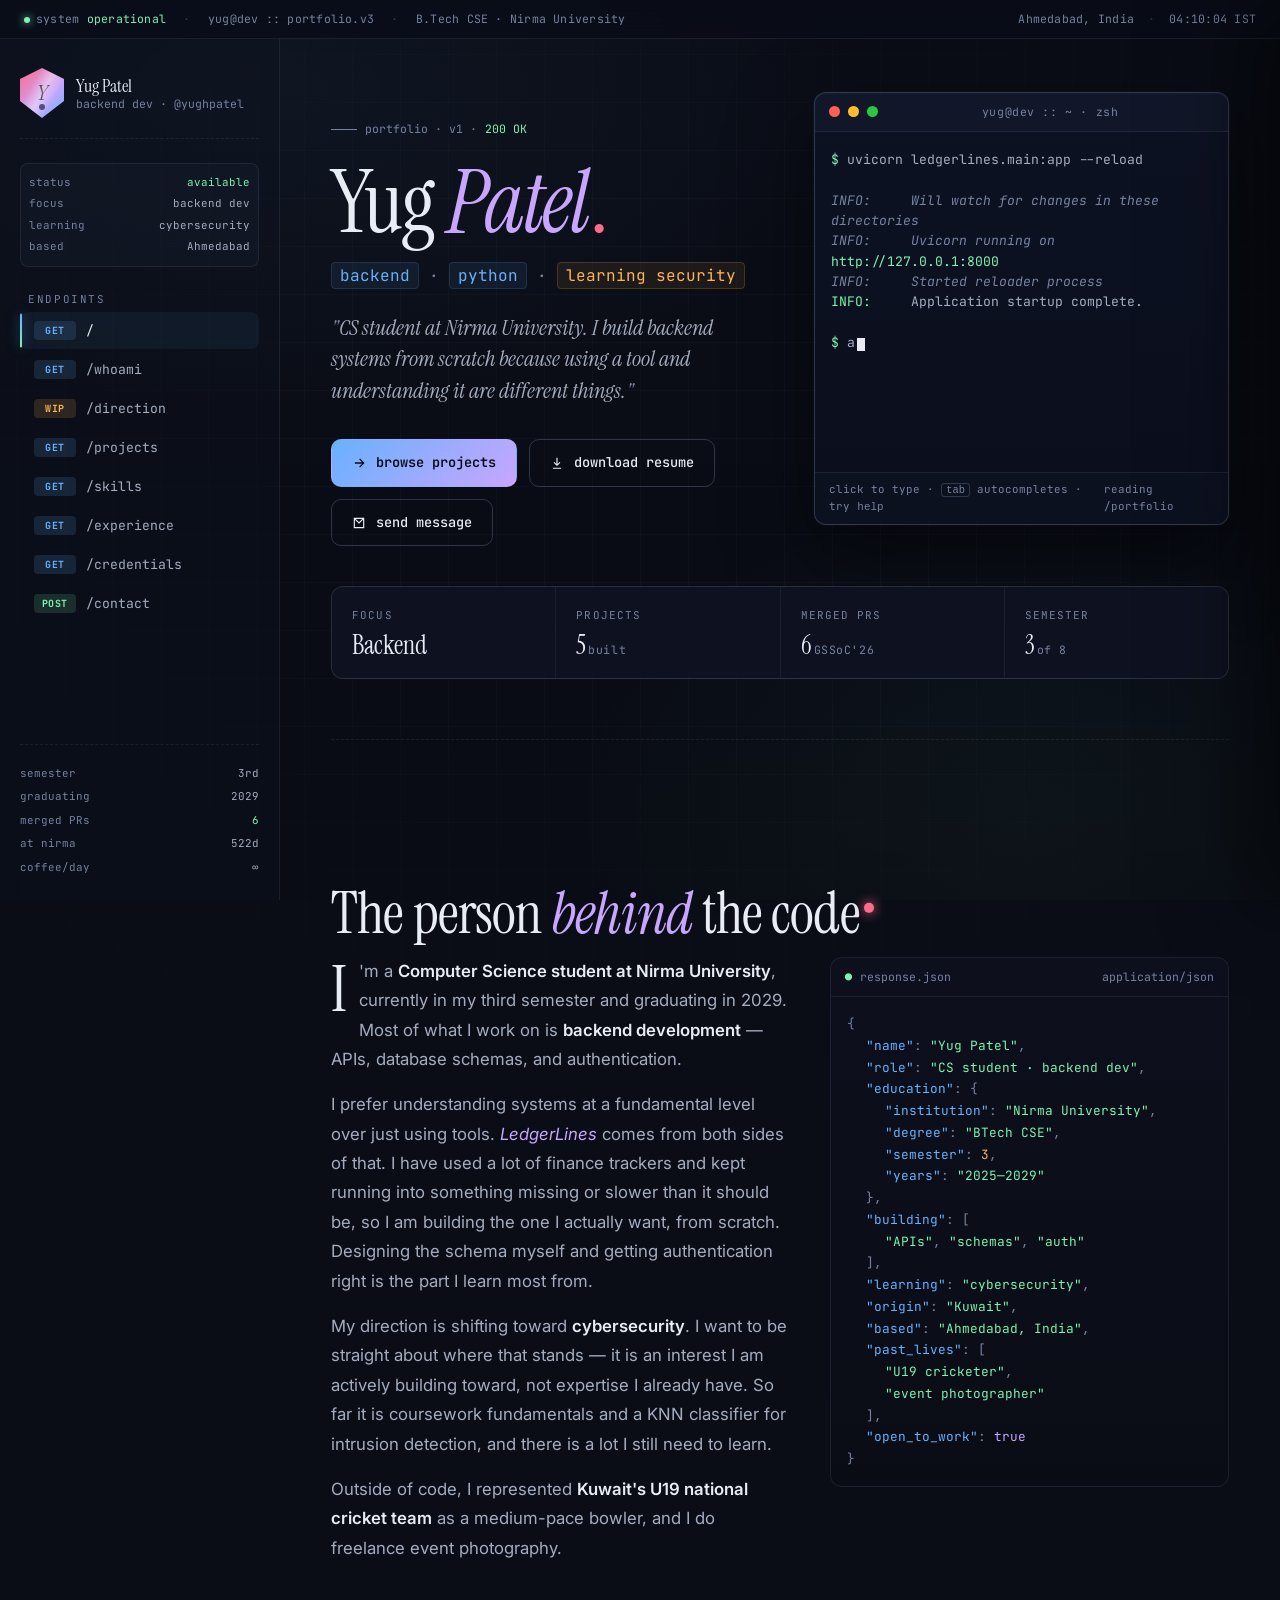
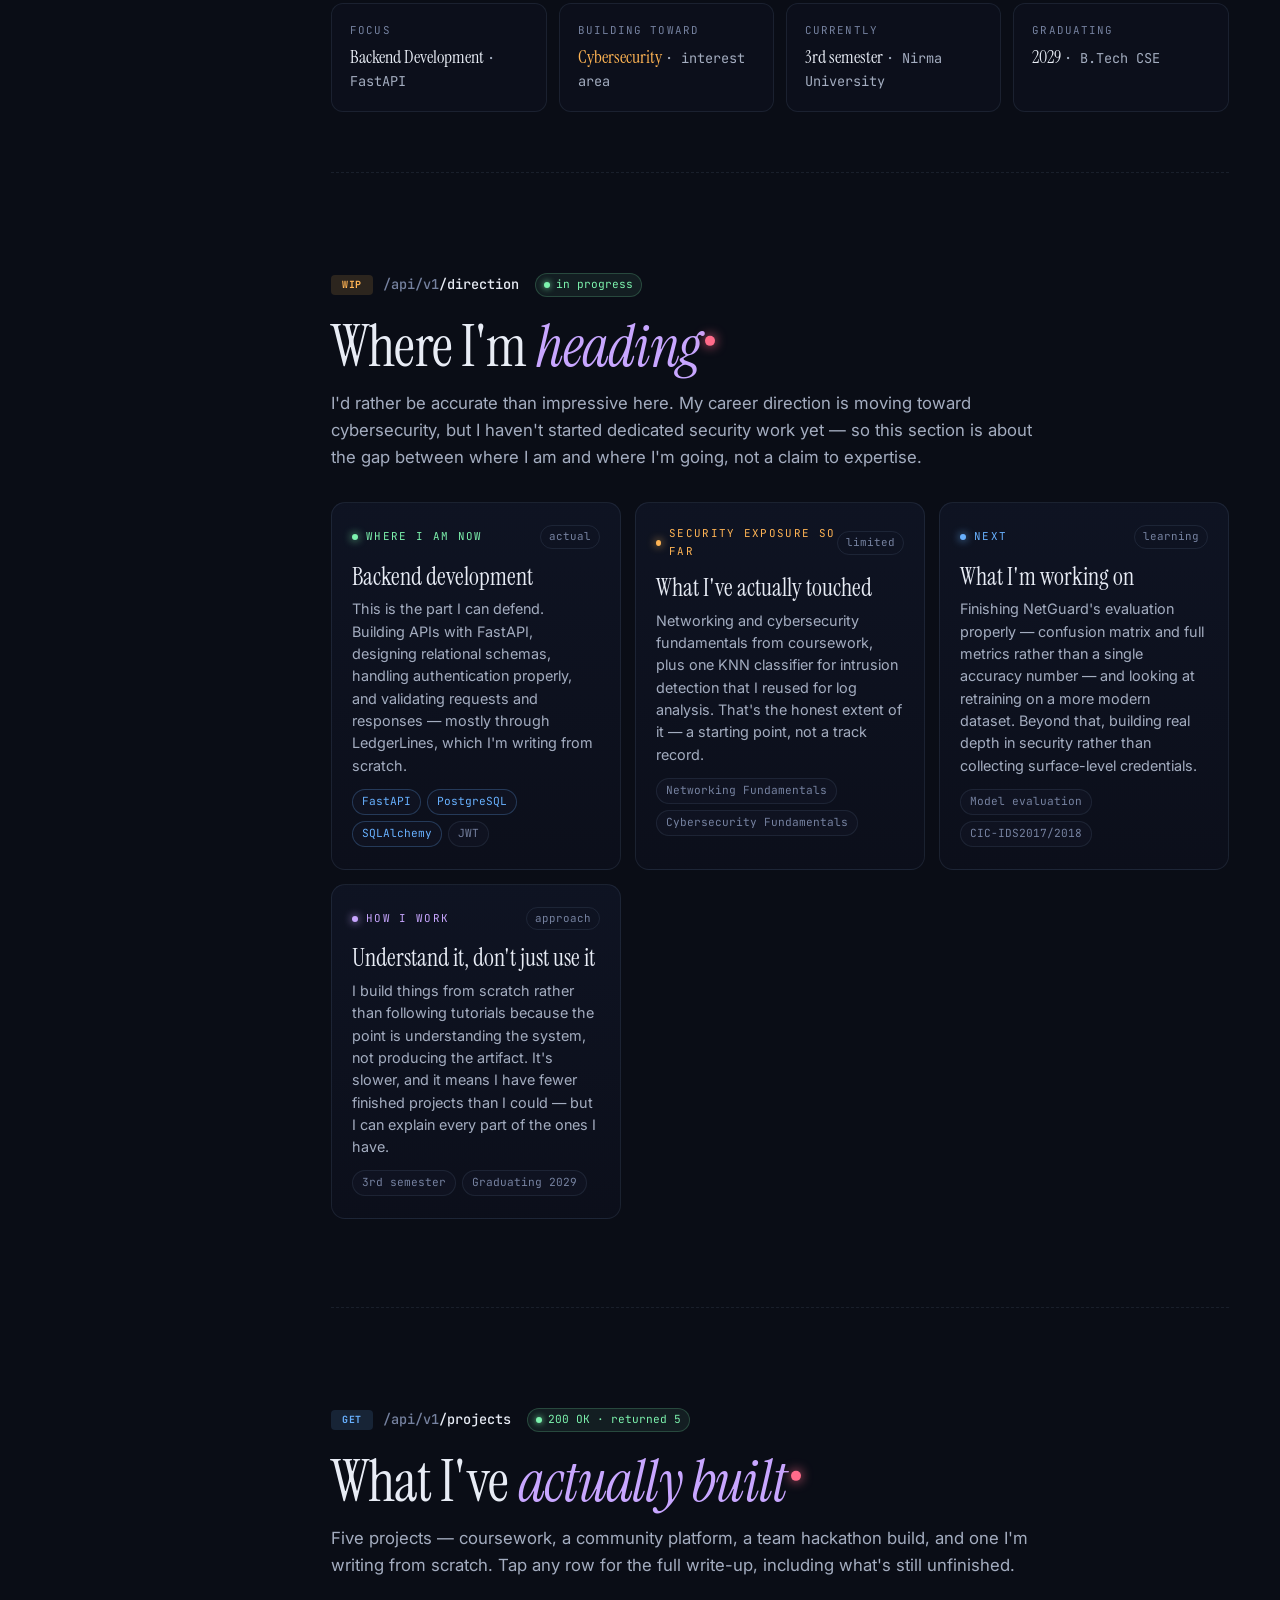
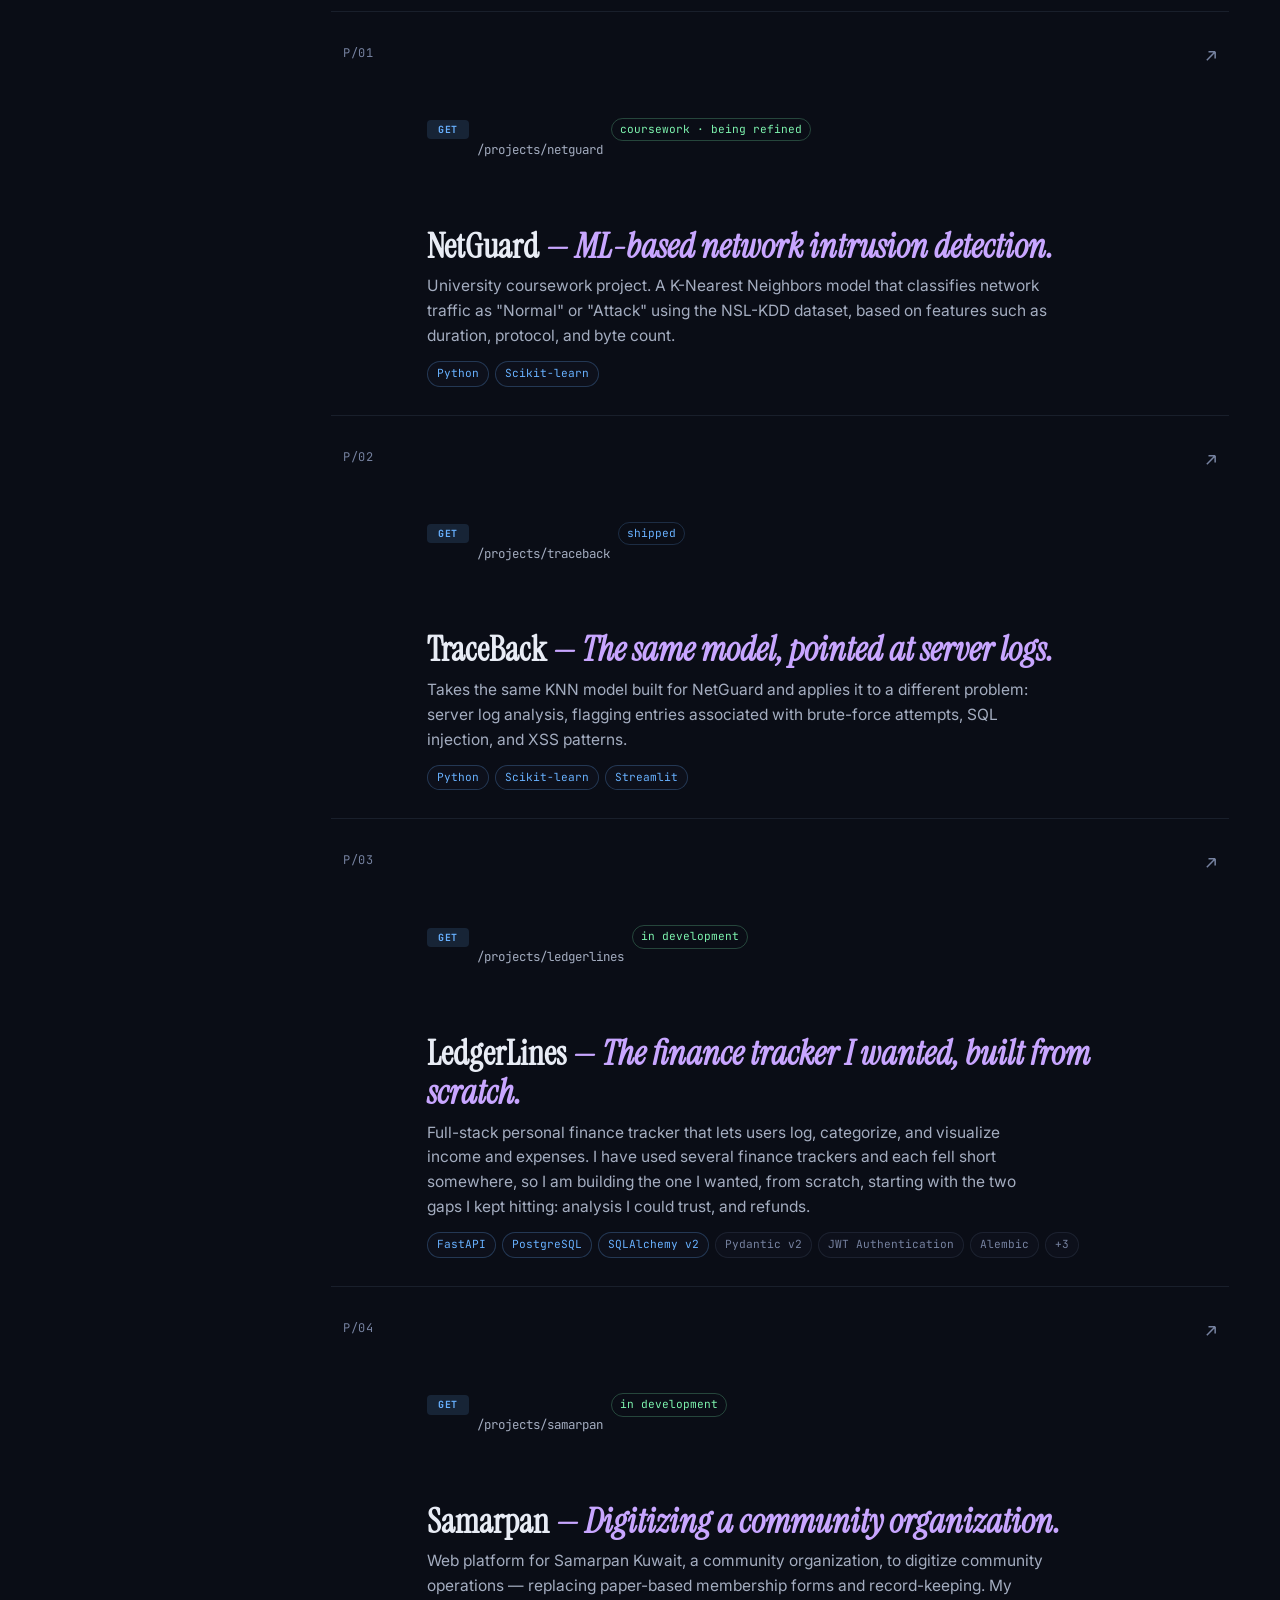
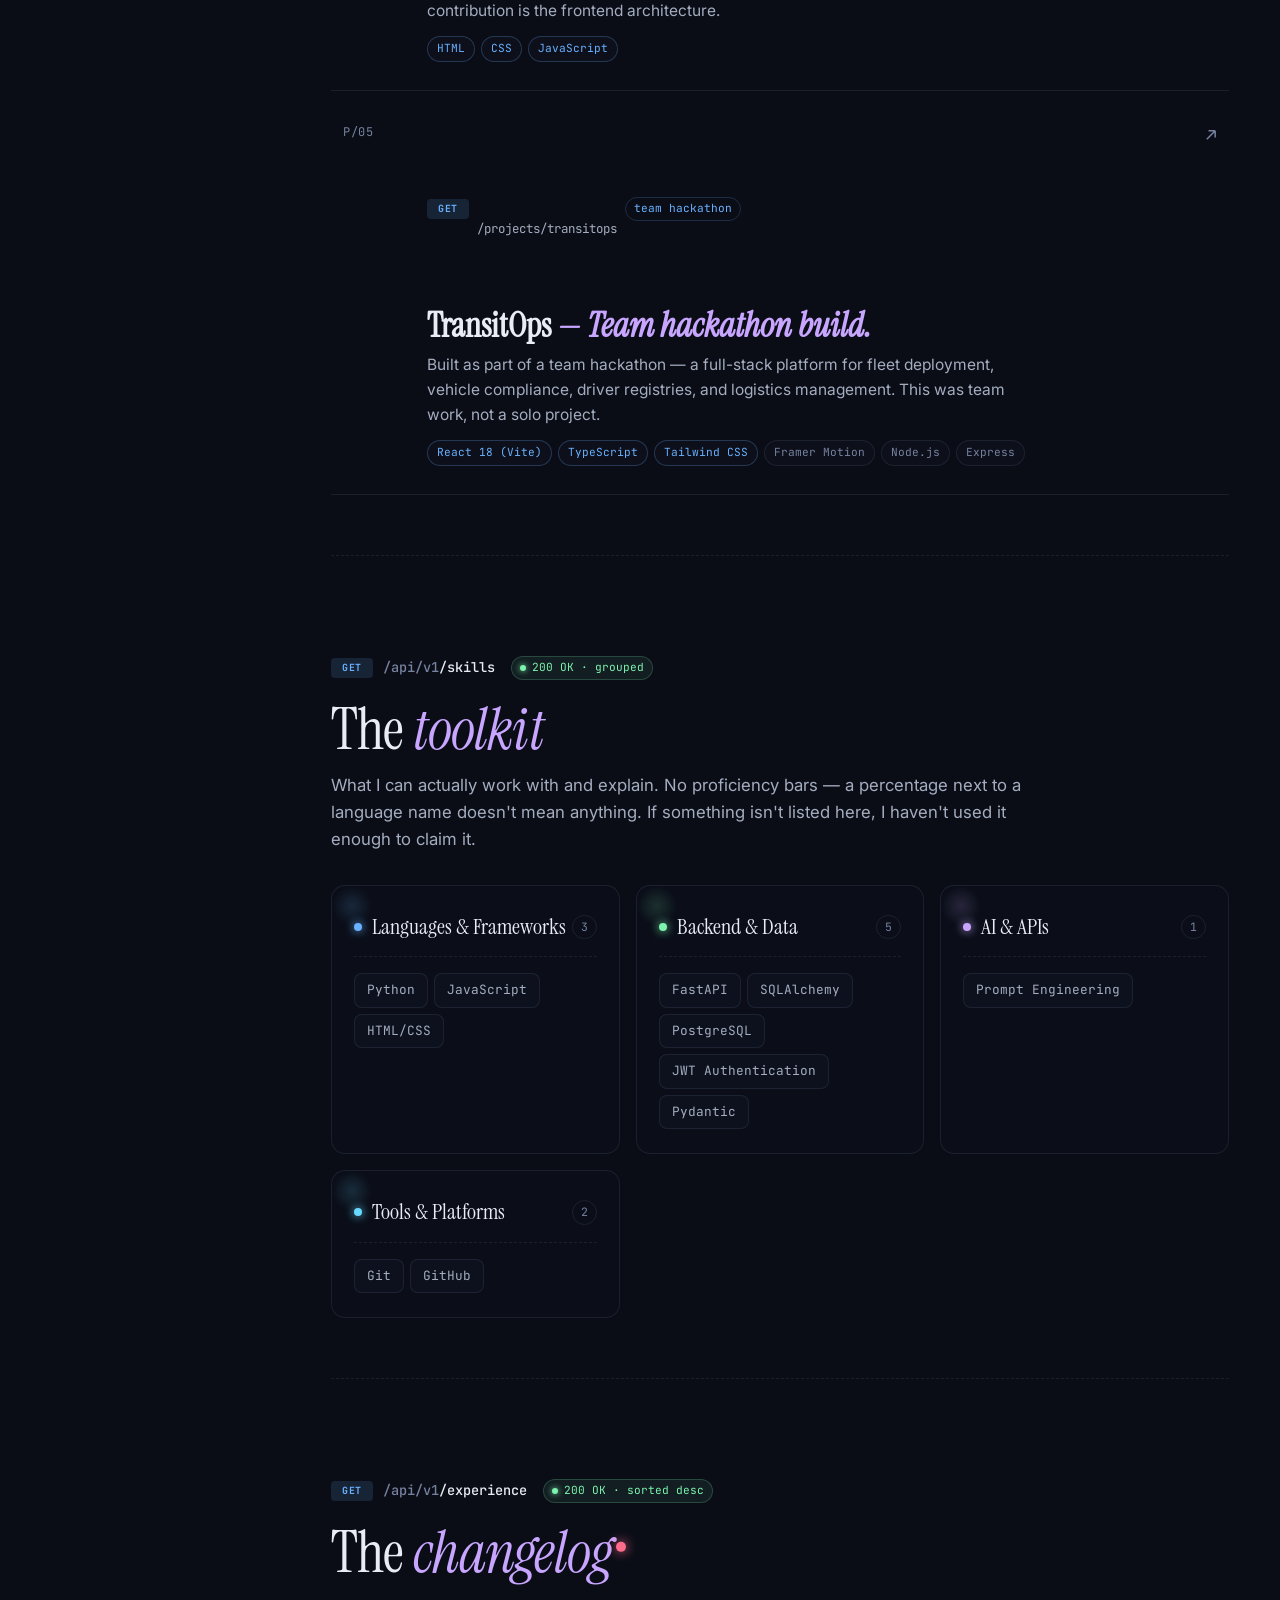
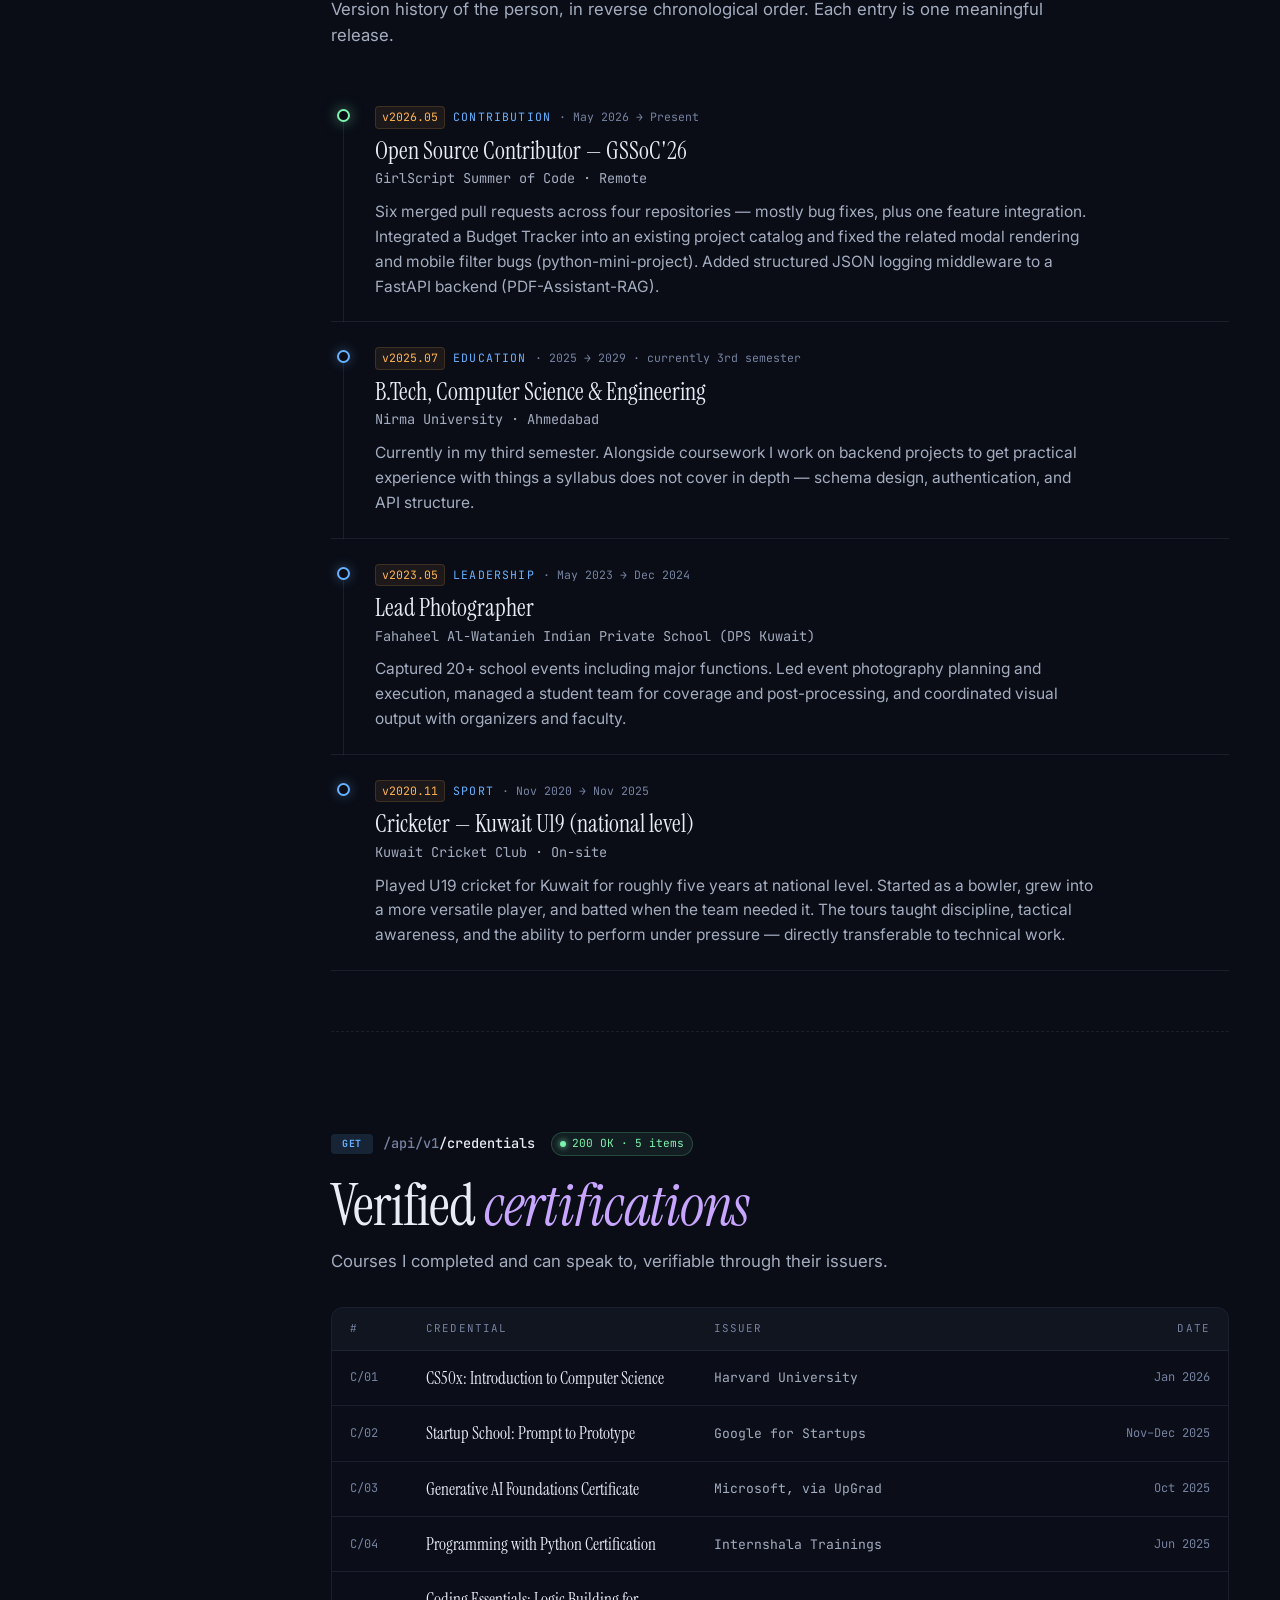
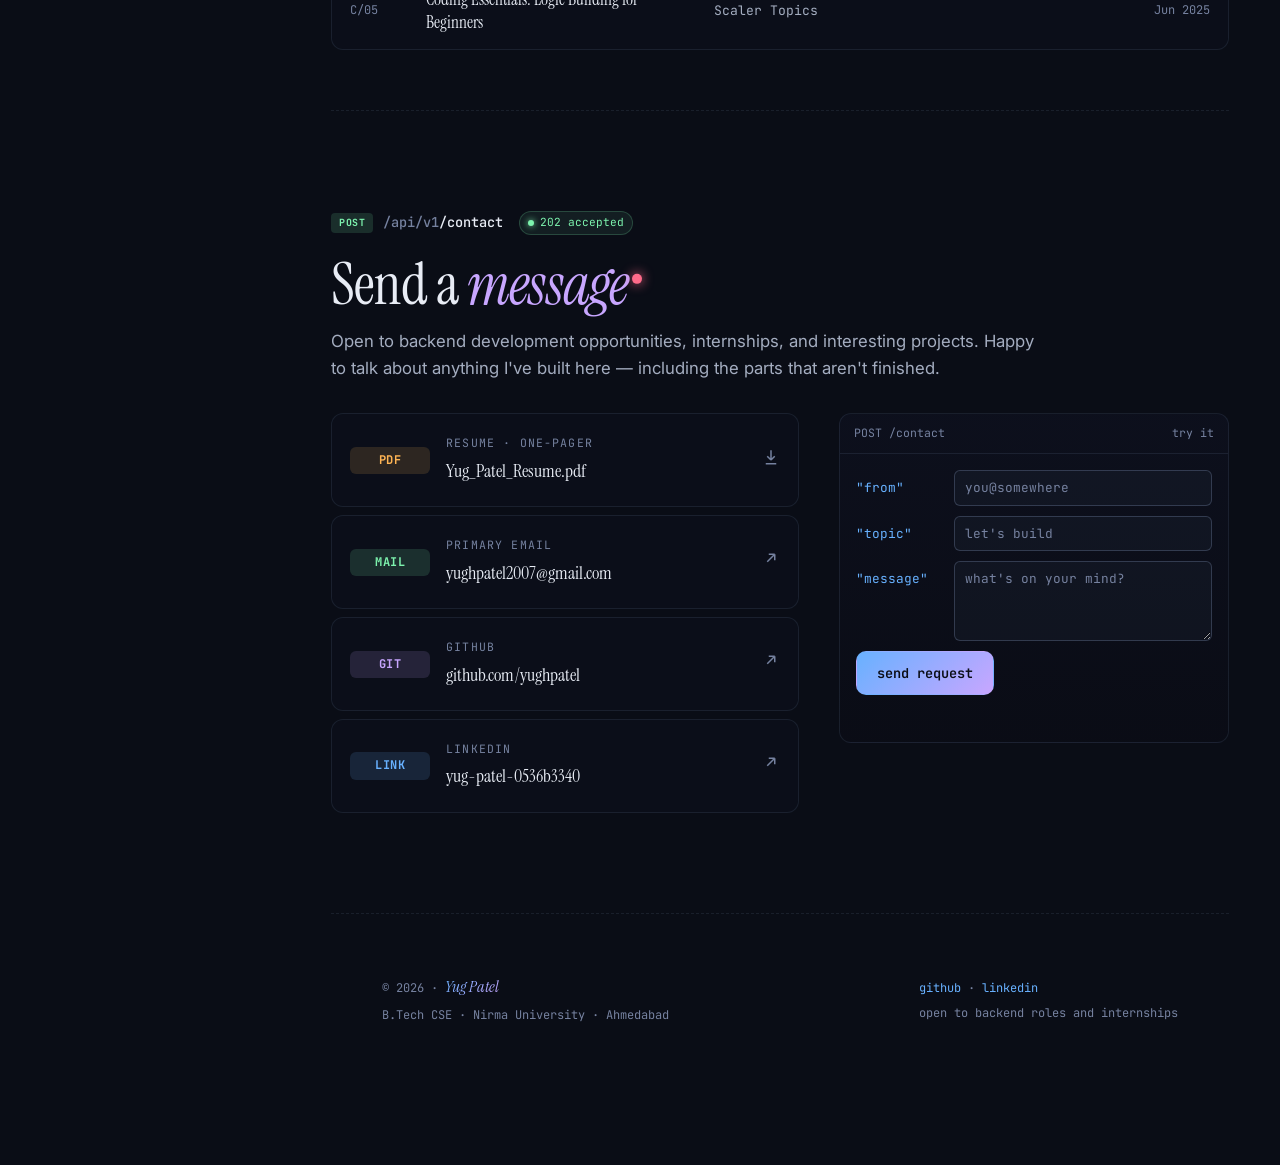
==== commit 83092b8c: "Explain why LedgerLines exists: gaps in other finance trackers - Name the two gaps that motivated it" ====
--- a/index.html
+++ b/index.html
@@ -183,7 +183,7 @@
       <div class="two-col">
         <div class="prose reveal d3">
           <p><span class="drop">I</span>'m a <strong>Computer Science student at Nirma University</strong>, currently in my third semester and graduating in 2029. Most of what I work on is <strong>backend development</strong> — APIs, database schemas, and authentication.</p>
-          <p>I prefer understanding systems at a fundamental level over just using tools. That is why <em>LedgerLines</em> is written from scratch instead of following a tutorial: designing the schema myself and getting authentication right is the part I actually learn from.</p>
+          <p>I prefer understanding systems at a fundamental level over just using tools. <em>LedgerLines</em> comes from both sides of that. I have used a lot of finance trackers and kept running into something missing or slower than it should be, so I am building the one I actually want, from scratch. Designing the schema myself and getting authentication right is the part I learn most from.</p>
           <p>My direction is shifting toward <strong>cybersecurity</strong>. I want to be straight about where that stands — it is an interest I am actively building toward, not expertise I already have. So far it is coursework fundamentals and a KNN classifier for intrusion detection, and there is a lot I still need to learn.</p>
           <p>Outside of code, I represented <strong>Kuwait's U19 national cricket team</strong> as a medium-pace bowler, and I do freelance event photography.</p>
         </div>
@@ -366,8 +366,8 @@
         <span class="endpoint">/projects/ledgerlines</span>
         <span class="status live">in development</span>
       </div>
-      <h3 class="project-title">LedgerLines <em>— Personal finance tracker, built from scratch.</em></h3>
-      <p class="project-desc">Full-stack personal finance tracker that lets users log, categorize, and visualize income and expenses. Built to strengthen backend development and security skills — designed and written from scratch rather than following a tutorial.</p>
+      <h3 class="project-title">LedgerLines <em>— The finance tracker I wanted, built from scratch.</em></h3>
+      <p class="project-desc">Full-stack personal finance tracker that lets users log, categorize, and visualize income and expenses. I have used several finance trackers and each fell short somewhere, so I am building the one I wanted, from scratch, starting with the two gaps I kept hitting: analysis I could trust, and refunds.</p>
       <div class="stack-row">
         <span class="chip hi">FastAPI</span><span class="chip hi">PostgreSQL</span><span class="chip hi">SQLAlchemy v2</span><span class="chip">Pydantic v2</span><span class="chip">JWT Authentication</span><span class="chip">Alembic</span>
         <span class="chip">+3</span>
